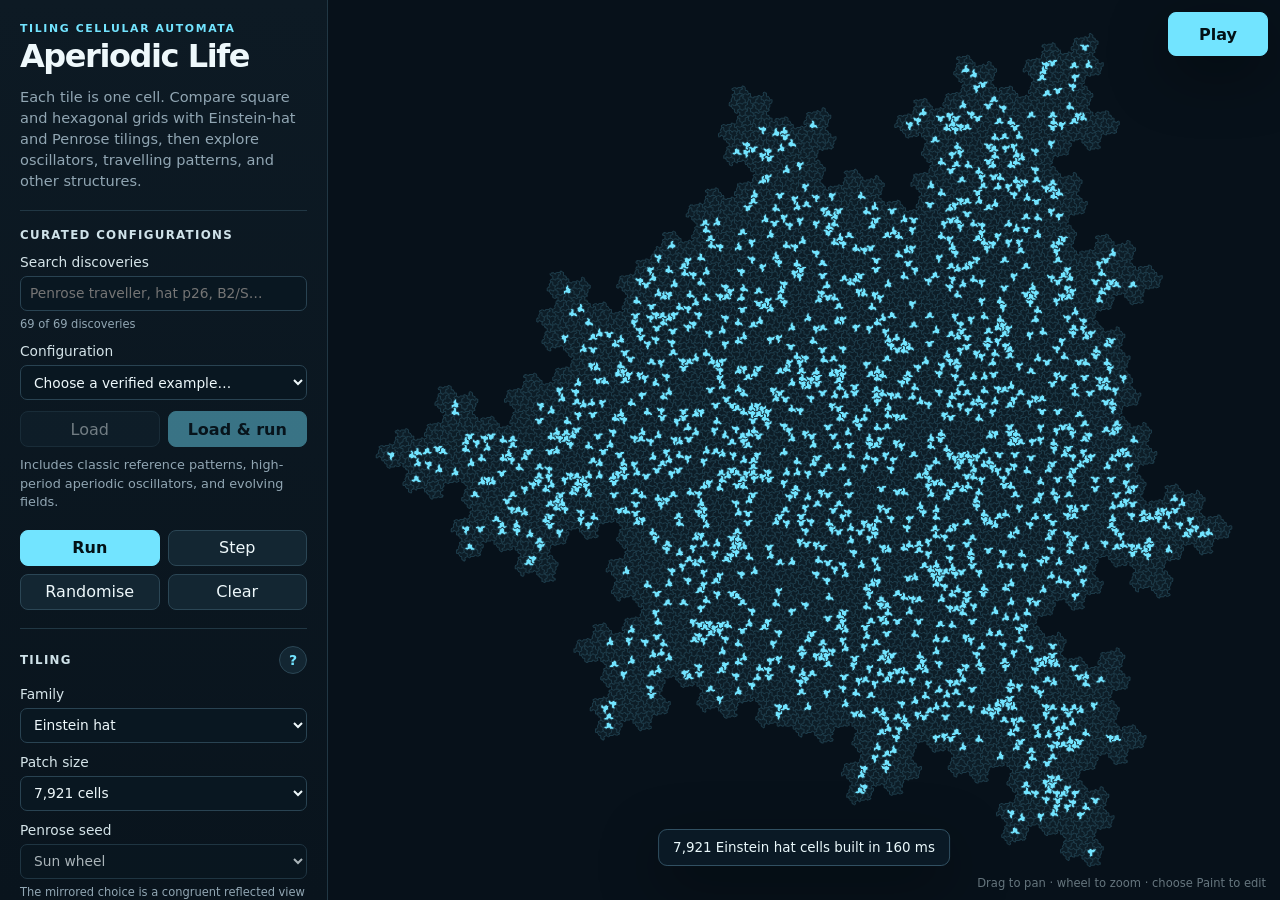
==== aperiodic-life-standalone.html @ 4f3c2d71 "More hexagonal configurations" ====
<!doctype html>
<!--
Aperiodic Life standalone build.

MIT License

Copyright (c) 2026 Aperiodic Life contributors

Permission is hereby granted, free of charge, to any person obtaining a copy
of this software and associated documentation files (the "Software"), to deal
in the Software without restriction, including without limitation the rights
to use, copy, modify, merge, publish, distribute, sublicense, and/or sell
copies of the Software, and to permit persons to whom the Software is
furnished to do so, subject to the following conditions:

The above copyright notice and this permission notice shall be included in all
copies or substantial portions of the Software.

THE SOFTWARE IS PROVIDED "AS IS", WITHOUT WARRANTY OF ANY KIND, EXPRESS OR
IMPLIED, INCLUDING BUT NOT LIMITED TO THE WARRANTIES OF MERCHANTABILITY,
FITNESS FOR A PARTICULAR PURPOSE AND NONINFRINGEMENT. IN NO EVENT SHALL THE
AUTHORS OR COPYRIGHT HOLDERS BE LIABLE FOR ANY CLAIM, DAMAGES OR OTHER
LIABILITY, WHETHER IN AN ACTION OF CONTRACT, TORT OR OTHERWISE, ARISING FROM,
OUT OF OR IN CONNECTION WITH THE SOFTWARE OR THE USE OR OTHER DEALINGS IN THE
SOFTWARE.

Hat substitution geometry is adapted from Craig S. Kaplan's hatviz,
Copyright (c) 2023, Craig S. Kaplan.

BSD 3-Clause License

Redistribution and use in source and binary forms, with or without
modification, are permitted provided that the following conditions are met:
1. Redistributions of source code must retain the above copyright notice,
   this list of conditions and the following disclaimer.
2. Redistributions in binary form must reproduce the above copyright notice,
   this list of conditions and the following disclaimer in the documentation
   and/or other materials provided with the distribution.
3. Neither the name of the copyright holder nor the names of its contributors
   may be used to endorse or promote products derived from this software
   without specific prior written permission.

THIS SOFTWARE IS PROVIDED BY THE COPYRIGHT HOLDERS AND CONTRIBUTORS "AS IS"
AND ANY EXPRESS OR IMPLIED WARRANTIES, INCLUDING, BUT NOT LIMITED TO, THE
IMPLIED WARRANTIES OF MERCHANTABILITY AND FITNESS FOR A PARTICULAR PURPOSE
ARE DISCLAIMED. IN NO EVENT SHALL THE COPYRIGHT HOLDER OR CONTRIBUTORS BE
LIABLE FOR ANY DIRECT, INDIRECT, INCIDENTAL, SPECIAL, EXEMPLARY, OR
CONSEQUENTIAL DAMAGES (INCLUDING, BUT NOT LIMITED TO, PROCUREMENT OF
SUBSTITUTE GOODS OR SERVICES; LOSS OF USE, DATA, OR PROFITS; OR BUSINESS
INTERRUPTION) HOWEVER CAUSED AND ON ANY THEORY OF LIABILITY, WHETHER IN
CONTRACT, STRICT LIABILITY, OR TORT (INCLUDING NEGLIGENCE OR OTHERWISE)
ARISING IN ANY WAY OUT OF THE USE OF THIS SOFTWARE, EVEN IF ADVISED OF THE
POSSIBILITY OF SUCH DAMAGE.
-->
<html lang="en-GB">
<head>
  <meta charset="utf-8">
  <meta name="viewport" content="width=device-width, initial-scale=1, viewport-fit=cover">
  <meta name="theme-color" content="#07111a">
  <link rel="icon" href="data:,">
  <title>Aperiodic Life — cellular automata on periodic and aperiodic tilings</title>
  <style>
:root {
  color-scheme: dark;
  --bg: #07111a;
  --panel: #0b1721;
  --panel-2: #10212d;
  --line: #213744;
  --muted: #91a6b3;
  --text: #eef8fb;
  --accent: #72e4ff;
  --accent-ink: #031116;
  --danger: #ff8f8f;
  --shadow: 0 18px 60px rgba(0, 0, 0, 0.38);
  font-family: Inter, ui-sans-serif, system-ui, -apple-system, BlinkMacSystemFont, "Segoe UI", sans-serif;
}

* { box-sizing: border-box; }
html, body { width: 100%; height: 100%; margin: 0; overflow: hidden; background: var(--bg); color: var(--text); }
button, input, select { font: inherit; }
button, select, input { color: inherit; }

.app-shell { position: relative; display: grid; grid-template-columns: 328px minmax(0, 1fr); width: 100%; height: 100%; height: 100dvh; }
.controls {
  overflow-y: auto;
  overscroll-behavior: contain;
  padding: 22px 20px 28px;
  background: linear-gradient(180deg, #0d1a24 0%, #09141d 100%);
  border-right: 1px solid var(--line);
  scrollbar-width: thin;
  z-index: 5;
}
.brand { display: flex; align-items: flex-start; justify-content: space-between; gap: 16px; }
.eyebrow { margin: 0 0 5px; color: var(--accent); font-size: 0.68rem; font-weight: 800; letter-spacing: 0.15em; }
h1 { margin: 0; font-size: 2rem; line-height: 1; letter-spacing: -0.045em; }
.lede { margin: 14px 0 18px; color: var(--muted); line-height: 1.45; font-size: 0.91rem; }
section { padding: 17px 0 13px; border-top: 1px solid var(--line); }
section h2 { margin: 0 0 12px; color: #cfe2e9; font-size: 0.74rem; text-transform: uppercase; letter-spacing: 0.11em; }
.section-title { display: flex; align-items: center; justify-content: space-between; gap: 10px; }

button {
  min-height: 36px;
  padding: 7px 10px;
  border: 1px solid #2b4655;
  border-radius: 8px;
  background: #132632;
  cursor: pointer;
  transition: border-color 120ms ease, background 120ms ease, transform 80ms ease;
}
button:hover { background: #19313f; border-color: #477083; }
button:active { transform: translateY(1px); }
button.primary { background: var(--accent); border-color: var(--accent); color: var(--accent-ink); font-weight: 800; }
button.primary:hover { filter: brightness(1.08); }
button.running { background: #ffcf66; border-color: #ffcf66; color: #241802; }
button.compact { min-height: 34px; padding-inline: 11px; white-space: nowrap; }
button:disabled { opacity: 0.45; cursor: not-allowed; }
.info-button {
  width: 28px;
  min-height: 28px;
  padding: 0;
  border-radius: 50%;
  color: var(--accent);
  font-size: 0.88rem;
  font-weight: 800;
  line-height: 1;
  text-transform: none;
  letter-spacing: 0;
}

.button-grid { display: grid; grid-template-columns: 1fr 1fr; gap: 8px; }
.wide-button { width: 100%; margin-bottom: 9px; }
.discovery-actions { margin-bottom: 9px; }
.discovery-note { margin: 0; color: var(--muted); font-size: 0.8rem; line-height: 1.45; }
.primary-actions { margin: 5px 0 18px; }
.field { display: grid; gap: 6px; margin: 0 0 11px; font-size: 0.86rem; }
.field > span, .range-field > span { display: flex; justify-content: space-between; gap: 12px; color: #d5e4e9; }
.field small { color: var(--muted); line-height: 1.35; }
.inline-control { display: grid; grid-template-columns: minmax(0, 1fr) auto; gap: 7px; }
input[type="text"], input[type="search"], input[type="number"], select {
  width: 100%;
  min-height: 35px;
  padding: 7px 9px;
  border: 1px solid #294352;
  border-radius: 7px;
  outline: none;
  background: #091721;
}
input[type="text"]:focus, input[type="search"]:focus, input[type="number"]:focus, select:focus { border-color: var(--accent); box-shadow: 0 0 0 2px rgba(114, 228, 255, 0.12); }
#snapshotStatus.error { color: var(--danger); }
input.invalid { border-color: var(--danger); box-shadow: 0 0 0 2px rgba(255, 143, 143, 0.12); }
input[type="range"] { width: 100%; accent-color: var(--accent); }
output { color: var(--accent); font-variant-numeric: tabular-nums; }
.check-field { display: flex; align-items: center; gap: 9px; margin: 0 0 12px; color: #d5e4e9; font-size: 0.86rem; }
.check-field input { accent-color: var(--accent); }

.stats { display: grid; grid-template-columns: 1fr 1fr; gap: 7px 14px; margin: 0; }
.stats div { min-width: 0; }
.stats dt { color: var(--muted); font-size: 0.72rem; }
.stats dd { margin: 2px 0 0; font-size: 0.9rem; font-variant-numeric: tabular-nums; white-space: nowrap; overflow: hidden; text-overflow: ellipsis; }
.footer-note { margin: 12px 0 0; color: #6f8794; font-size: 0.72rem; line-height: 1.5; }

.stage { position: relative; min-width: 0; min-height: 0; overflow: hidden; background: var(--bg); }
#lifeCanvas { display: block; width: 100%; height: 100%; touch-action: none; cursor: crosshair; }
#lifeCanvas.pan-tool { cursor: grab; }
#lifeCanvas.dragging { cursor: grabbing; }
.busy {
  position: absolute;
  left: 50%; top: 50%;
  transform: translate(-50%, -50%);
  display: grid;
  justify-items: center;
  gap: 9px;
  width: min(310px, calc(100% - 40px));
  padding: 24px;
  border: 1px solid #274453;
  border-radius: 14px;
  background: rgba(9, 23, 33, 0.94);
  box-shadow: var(--shadow);
  text-align: center;
  z-index: 4;
}
.busy[hidden], .toast[hidden] { display: none; }
.busy span { color: var(--muted); font-size: 0.86rem; }
.spinner { width: 28px; height: 28px; border: 3px solid #23404f; border-top-color: var(--accent); border-radius: 50%; animation: spin 0.8s linear infinite; }
@keyframes spin { to { transform: rotate(360deg); } }
.toast {
  position: absolute;
  left: 50%; bottom: 34px;
  transform: translateX(-50%);
  max-width: min(420px, calc(100% - 32px));
  padding: 10px 14px;
  border: 1px solid #315062;
  border-radius: 9px;
  background: rgba(11, 27, 38, 0.95);
  box-shadow: var(--shadow);
  color: #eaf8fb;
  font-size: 0.84rem;
  text-align: center;
  z-index: 6;
}
.canvas-hint { position: absolute; right: 14px; bottom: 10px; color: rgba(195, 218, 225, 0.5); font-size: 0.72rem; pointer-events: none; }

.icon-button { min-width: 36px; padding: 0; font-size: 1.5rem; line-height: 1; }
.stage-actions {
  position: absolute;
  top: calc(12px + env(safe-area-inset-top, 0px));
  left: calc(12px + env(safe-area-inset-left, 0px));
  right: calc(12px + env(safe-area-inset-right, 0px));
  display: flex;
  align-items: center;
  justify-content: flex-end;
  gap: 12px;
  z-index: 7;
  pointer-events: none;
}
.stage-actions button { min-height: 44px; box-shadow: var(--shadow); pointer-events: auto; touch-action: manipulation; }
.menu-button { margin-right: auto; }
.viewport-run { min-width: 100px; font-weight: 800; }
.mobile-only { display: none; }

dialog {
  width: min(560px, calc(100% - 32px));
  padding: 0;
  border: 1px solid #315061;
  border-radius: 14px;
  background: #0c1a24;
  color: var(--text);
  box-shadow: var(--shadow);
}
dialog::backdrop { background: rgba(0, 0, 0, 0.62); backdrop-filter: blur(3px); }
dialog form { position: relative; padding: 25px; }
dialog h2 { margin: 0 0 14px; font-size: 1.5rem; }
dialog p { color: #b9ccd4; line-height: 1.55; }
dialog code { color: var(--accent); }
.dialog-close { position: absolute; right: 14px; top: 14px; width: 36px; min-height: 36px; padding: 0; font-size: 1.4rem; }
.rules-dialog { width: min(680px, calc(100% - 32px)); max-height: min(820px, calc(100% - 32px)); }
.rules-dialog form { max-height: inherit; overflow-y: auto; overscroll-behavior: contain; }
.rules-dialog section { padding: 15px 0 4px; border-top: 1px solid var(--line); }
.rules-dialog h3 { margin: 0 0 8px; color: #dcecf1; font-size: 1rem; }
.rules-dialog p { margin: 0 0 13px; }
.state-transitions { display: grid; gap: 8px; margin: 0 0 13px; }
.state-transitions div { display: grid; grid-template-columns: 108px minmax(0, 1fr); gap: 12px; }
.state-transitions dt { color: #dcecf1; font-weight: 750; }
.state-transitions dd { margin: 0; color: #b9ccd4; line-height: 1.48; }
.rule-example { margin: 12px 0 20px; padding: 14px 15px 2px; border: 1px solid #315061; border-radius: 9px; background: #10232f; }

@media (max-width: 520px) {
  .state-transitions div { grid-template-columns: 1fr; gap: 3px; }
}

@media (max-width: 780px) {
  .app-shell { display: block; }
  .controls {
    position: absolute;
    /* Leave the playback strip accessible even with the drawer open. */
    inset: calc(68px + env(safe-area-inset-top, 0px)) auto 0 0;
    width: min(340px, calc(100% - 42px));
    padding-left: max(20px, env(safe-area-inset-left, 0px));
    padding-bottom: calc(28px + env(safe-area-inset-bottom, 0px));
    box-shadow: var(--shadow);
    transform: translateX(-105%);
    visibility: hidden;
    transition: transform 180ms ease;
  }
  .controls.open { transform: translateX(0); visibility: visible; }
  .mobile-only { display: inline-flex; align-items: center; justify-content: center; }
  .stage { width: 100%; height: 100%; }
  .canvas-hint { display: none; }
}
  </style>
</head>
<body>
  <div class="app-shell">
    <aside class="controls" id="controls" aria-label="Simulation controls">
      <header class="brand">
        <div>
          <p class="eyebrow">TILING CELLULAR AUTOMATA</p>
          <h1>Aperiodic Life</h1>
        </div>
        <button class="icon-button mobile-only" id="closeControls" aria-label="Close controls">×</button>
      </header>
      <p class="lede">Each tile is one cell. Compare square and hexagonal grids with Einstein-hat and Penrose tilings, then explore oscillators, travelling patterns, and other structures.</p>

      <section id="discoverySection" aria-labelledby="discoveryHeading">
        <h2 id="discoveryHeading">Curated configurations</h2>
        <label class="field">
          <span>Search discoveries</span>
          <input id="discoverySearch" type="search" placeholder="Penrose traveller, hat p26, B2/S…" autocomplete="off" aria-describedby="discoveryCount">
          <small id="discoveryCount" role="status" aria-live="polite"></small>
        </label>
        <label class="field">
          <span>Configuration</span>
          <select id="discoverySelect">
            <option value="">Choose a verified example…</option>
          </select>
        </label>
        <div class="button-grid discovery-actions">
          <button id="loadDiscoveryButton" disabled>Load</button>
          <button id="loadRunDiscoveryButton" class="primary" disabled>Load &amp; run</button>
        </div>
        <p class="discovery-note" id="discoveryDescription">Includes classic reference patterns, high-period aperiodic oscillators, and evolving fields.</p>
      </section>

      <div class="button-grid primary-actions">
        <button class="primary" id="runButton" title="Run simulation (Space)" aria-label="Run simulation" aria-keyshortcuts="Space" disabled>Run</button>
        <button id="stepButton" title="Advance one generation (N)" aria-keyshortcuts="N">Step</button>
        <button id="randomizeButton" title="Randomise from the seed (R)" aria-keyshortcuts="R">Randomise</button>
        <button id="clearButton" title="Clear all cells (C)" aria-keyshortcuts="C">Clear</button>
      </div>

      <section>
        <h2 class="section-title">
          <span>Tiling</span>
          <button class="info-button" id="neighborhoodInfoButton" type="button" aria-label="Explain neighbourhoods and finite borders" aria-haspopup="dialog" aria-controls="rulesDialog">?</button>
        </h2>
        <label class="field">
          <span>Family</span>
          <select id="tilingSelect">
            <option value="hat" selected>Einstein hat</option>
            <option value="penrose">Penrose P3 rhombs</option>
            <option value="square">Square grid</option>
            <option value="hex">Hexagonal grid</option>
          </select>
        </label>
        <label class="field">
          <span>Patch size</span>
          <select id="depthSelect">
            <option value="1">25 cells</option>
            <option value="2">169 cells</option>
            <option value="3">1,156 cells</option>
            <option value="4" selected>7,921 cells</option>
            <option value="5">54,289 cells</option>
          </select>
        </label>
        <label class="field" id="penroseSeedField" hidden>
          <span>Penrose seed</span>
          <select id="penroseSeedSelect" disabled>
            <option value="sun" selected>Sun wheel</option>
            <option value="sun-mirror">Mirrored sun wheel</option>
          </select>
          <small>The mirrored choice is a congruent reflected view of the same undecorated rhomb substrate; it changes tile ordering, not graph-totalistic dynamics.</small>
        </label>
        <label class="field">
          <span>Neighbourhood</span>
          <select id="neighborhoodSelect" aria-describedby="neighborhoodHelp">
            <option value="edge" selected>Shared edge</option>
            <option value="touch">Edge or corner</option>
          </select>
          <small id="neighborhoodHelp">The two contact graphs can have different degrees and finite-patch boundaries.</small>
        </label>
        <label class="field">
          <span>Dead border rings</span>
          <input id="borderInput" type="number" min="0" max="12" step="1" value="1">
          <small>Distance is measured using the selected neighbourhood.</small>
        </label>
      </section>

      <section>
        <h2 class="section-title">
          <span>Rule</span>
          <button class="info-button" id="ruleInfoButton" type="button" aria-label="Explain rule notation and cell states" aria-haspopup="dialog" aria-controls="rulesDialog">?</button>
        </h2>
        <label class="field">
          <span>Preset</span>
          <select id="presetSelect">
            <option value="conway" selected>Conway — B3/S23</option>
            <option value="highlife">HighLife — B36/S23</option>
            <option value="seeds">Seeds — B2/S</option>
            <option value="brain">Brian’s Brain — B2/S/C3</option>
            <option value="starwars">Star Wars — B2/S345/C4</option>
            <option value="lwd">Life without Death — B3/Sall</option>
            <option value="custom">Custom</option>
          </select>
        </label>
        <div class="field">
          <span>Birth / survival</span>
          <div class="inline-control">
            <input id="ruleInput" type="text" value="B3/S23" spellcheck="false" aria-label="Rule in B slash S notation" aria-describedby="ruleMeaningHelp ruleHelp" aria-invalid="false">
            <button class="compact" id="randomRuleButton" title="Generate a random valid rule">Dice</button>
          </div>
          <small id="ruleMeaningHelp"><code>B</code> lists birth counts; <code>S</code> lists survival counts. Only state-1 neighbours count.</small>
          <small id="ruleHelp" aria-live="polite">Use compact digits, comma-separated counts, or brackets for multi-digit counts.</small>
        </div>
        <label class="field">
          <span>Cell states (total)</span>
          <input id="generationsInput" type="number" min="2" max="32" step="1" value="2">
          <small>Includes state 0 (dead) and state 1 (live); any higher states are refractory.</small>
        </label>
      </section>

      <section>
        <h2>Save an experiment</h2>
        <div class="button-grid discovery-actions">
          <button id="saveSnapshotButton" disabled>Save state</button>
          <button id="loadSnapshotButton">Load state</button>
        </div>
        <input id="snapshotFileInput" type="file" accept=".json,application/json" hidden>
        <p class="discovery-note" id="snapshotStatus" role="status" aria-live="polite">Save every live and refractory cell, the rules, and the generation to a JSON file. Load restores it paused.</p>
      </section>

      <section>
        <h2>Seed and timing</h2>
        <label class="field range-field">
          <span>Initial density <output id="densityOutput">22%</output></span>
          <input id="densityInput" type="range" min="0" max="1" step="0.01" value="0.22">
        </label>
        <div class="field">
          <span>Random seed</span>
          <div class="inline-control">
            <input id="seedInput" type="text" value="aperiodic" spellcheck="false">
            <button class="compact" id="newSeedButton" title="Create a new seed">New</button>
          </div>
        </div>
        <label class="field range-field">
          <span>Speed <output id="speedOutput">24 steps/s</output></span>
          <input id="speedInput" type="range" min="1" max="240" step="1" value="24">
        </label>
      </section>

      <section>
        <h2>View</h2>
        <label class="field">
          <span>Pointer tool</span>
          <select id="toolSelect">
            <option value="paint">Paint / erase cells</option>
            <option value="pan" selected>Pan view</option>
          </select>
        </label>
        <label class="check-field">
          <input id="gridCheckbox" type="checkbox" checked>
          <span>Draw tile outlines</span>
        </label>
        <label class="check-field">
          <input id="typeCheckbox" type="checkbox" checked disabled>
          <span>Distinguish thin and thick Penrose rhombs</span>
        </label>
        <label class="field">
          <span>Palette</span>
          <select id="paletteSelect">
            <option value="cyan" selected>Cyan night</option>
            <option value="ember">Ember</option>
            <option value="paper">Paper</option>
          </select>
        </label>
        <div class="button-grid">
          <button id="fitButton" title="Fit patch to view (F)" aria-keyshortcuts="F">Fit view</button>
          <button id="saveButton">Save PNG</button>
          <button id="copyButton" title="Copy settings only; use Save state to preserve the cells">Copy settings</button>
          <button id="aboutButton">About</button>
        </div>
      </section>

      <section class="stats-section">
        <h2>Live statistics</h2>
        <dl class="stats">
          <div><dt>Tiling</dt><dd id="tilingStat">—</dd></div>
          <div><dt>Generation</dt><dd id="generationStat">0</dd></div>
          <div><dt>Live (state 1)</dt><dd id="aliveStat">0</dd></div>
          <div><dt>Cells</dt><dd id="cellsStat">—</dd></div>
          <div><dt>Degree</dt><dd id="degreeStat">—</dd></div>
          <div><dt>Changed</dt><dd id="changedStat">0</dd></div>
          <div><dt>Detected cycle</dt><dd id="cycleStat">—</dd></div>
          <div><dt>Step time</dt><dd id="stepStat">—</dd></div>
          <div><dt>Build time</dt><dd id="buildStat">—</dd></div>
          <div><dt>Tile types</dt><dd id="tileTypesStat">—</dd></div>
        </dl>
      </section>

      <p class="footer-note">Space: run · N: step · R: reseed · F: fit · Shift-drag or right-drag: pan</p>
    </aside>

    <main class="stage" id="stage">
      <div class="stage-actions" role="group" aria-label="Playback and controls">
        <button class="menu-button mobile-only" id="openControls" aria-label="Open controls" aria-controls="controls" aria-expanded="false">Controls</button>
        <button class="primary viewport-run" id="viewportRunButton" type="button" title="Play simulation (Space)" aria-label="Play simulation" aria-keyshortcuts="Space" disabled>Play</button>
      </div>
      <canvas id="lifeCanvas" aria-label="Cellular automaton on a periodic or aperiodic tiling"></canvas>
      <div class="busy" id="busy" role="status" aria-live="polite" hidden>
        <div class="spinner" aria-hidden="true"></div>
        <strong id="busyTitle">Building tiling</strong>
        <span id="busyDetail">Generating geometry and adjacency…</span>
      </div>
      <div class="toast" id="toast" role="status" aria-live="polite" hidden></div>
      <div class="canvas-hint">Drag to pan · wheel to zoom · choose Paint to edit</div>
    </main>
  </div>

  <dialog id="aboutDialog">
    <form method="dialog">
      <button class="dialog-close" aria-label="Close">×</button>
      <h2>Aperiodic Life</h2>
      <p>The app supports traditional square and hexagonal boards, the Einstein “hat” monotile, and Penrose P3 rhombs. Every tile is one automaton cell.</p>
      <p>The Einstein patch is generated from the H/T/P/F substitution system. The Penrose patch is generated by exact Robinson-triangle deflation and paired into thin and thick golden rhombs. Hat contacts use exact triangular-lattice coordinates; Penrose vertices use exact integer coefficients in <code>Z[φ]</code>. Adjacency is therefore not inferred from visual tolerances.</p>
      <p><strong>Shared edge</strong> gives the von Neumann graph on squares and the ordinary six-neighbour graph on hexagons. <strong>Edge or corner</strong> gives the Moore graph on squares; it coincides with shared-edge adjacency for regular hexagons. On the aperiodic tilings it also counts point contacts. Missing cells outside the finite patch are dead; border rings can be locked dead to keep experiments away from the boundary.</p>
      <p>Rules use <code>B…/S…</code> notation. For example, <code>B3/S23</code> births a dead cell with three live neighbours and preserves a live cell with two or three. Counts can be comma-separated; use brackets for multi-digit counts, such as <code>B[10]/S[9,10]</code>.</p>
      <p>The Curated configurations section at the top of the controls contains <span id="catalogueCount"></span> verified configurations: classic square references, hexagonal oscillators and travel, localised aperiodic oscillators, compact Penrose travelling dynamics, long transients, and collective fields. Search by tiling, rule, or pattern name. Use <strong>Load</strong> to inspect a paused initial state or <strong>Load &amp; run</strong> to start it immediately. The <strong>Play/Pause</strong> button at the top right of the canvas stays available on phones, including while the controls are open. <strong>Save state</strong> preserves an exact experimental phase, including refractory cells, for later inspection or sharing. Geometry attribution, search methodology, and licence details are included with the source project and in the standalone file’s source header.</p>
      <button class="primary">Close</button>
    </form>
  </dialog>

  <dialog class="rules-dialog" id="rulesDialog" aria-labelledby="rulesDialogTitle" aria-describedby="rulesDialogIntro">
    <form method="dialog">
      <button class="dialog-close" aria-label="Close rule help">×</button>
      <h2 id="rulesDialogTitle">How the rules work</h2>
      <p id="rulesDialogIntro">One tile is one cell. At each generation every cell reads the same old generation, then all cells update together. Changes made earlier in a step therefore cannot affect cells updated later in that step.</p>

      <section aria-labelledby="neighboursTitle">
        <h3 id="neighboursTitle">Neighbours and the finite patch</h3>
        <p><strong>Shared edge</strong> counts cells whose tile boundaries share an edge segment. <strong>Edge or corner</strong> also counts tiles that meet only at a point. The regular hexagonal choices coincide; on square and aperiodic boards they can differ. A cell’s count is the number of its selected neighbours that are in <strong>state 1</strong>.</p>
        <p>The displayed board is finite. Missing cells beyond it never contribute to a count—equivalently, they behave as permanently forced-dead cells. A value of <strong>1 dead border ring</strong> locks the outer graph boundary in state 0; each additional ring locks cells one more neighbour step inward, using the selected neighbourhood.</p>
      </section>

      <section aria-labelledby="notationTitle">
        <h3 id="notationTitle">Reading <code>B…/S…</code></h3>
        <p><code>B</code> gives the live-neighbour counts that turn a state-0 cell into state 1. <code>S</code> gives the counts that keep a state-1 cell in state 1. Thus <code>B3/S23</code> means birth with exactly 3 live neighbours, and survival with 2 or 3. A blank list means none, so <code>B2/S</code> has births at 2 but no survival count.</p>
        <p>Compact digits are separate counts: <code>B36</code> means 3 or 6. Use commas or brackets when a count has more than one digit, for example <code>B[10]/S[9,10]</code>.</p>
      </section>

      <section aria-labelledby="statesTitle">
        <h3 id="statesTitle">Cell states</h3>
        <dl class="state-transitions">
          <div><dt>State 0</dt><dd>Dead and receptive. A matching <code>B</code> count changes it to state 1; otherwise it stays 0.</dd></div>
          <div><dt>State 1</dt><dd>Live, and the only state counted as a live neighbour. A matching <code>S</code> count keeps it at 1.</dd></div>
          <div><dt>Two states</dt><dd>If a state-1 cell does not survive, it returns directly to state 0.</dd></div>
          <div><dt>More than two</dt><dd>If it does not survive, state 1 advances through refractory states 2, 3, …, then returns to 0. Refractory cells ignore <code>B</code> and <code>S</code> while progressing.</dd></div>
        </dl>
      </section>

      <aside class="rule-example" aria-labelledby="travellerRuleTitle">
        <h3 id="travellerRuleTitle">Example: Penrose Compact Traveller</h3>
        <p><code>B2/S</code> with <strong>4 cell states</strong> means states 0, 1, 2, and 3. A dead cell is born into state 1 when it has exactly two state-1 neighbours. Because <code>S</code> is empty, a state-1 cell never remains live: it advances to state 2, then 3, then 0. States 2 and 3 are visible refractory cells but do not count as live neighbours.</p>
        <p>The <code>B24/S</code> launcher uses the same four states, but a dead cell may be born with either two <em>or</em> four live neighbours. Its extra four-neighbour births are used only during the measured launch transient.</p>
      </aside>

      <section aria-labelledby="travellerEvidenceTitle">
        <h3 id="travellerEvidenceTitle">What “traveller” means here</h3>
        <p>An <strong>exact translated return</strong> means the complete configuration—including every refractory state—was found again after a nonzero geometric translation. This is an exact statement about those two measured generations on the displayed finite patch; an aperiodic substrate need not repeat farther along the path.</p>
        <p>An <strong>observed traveller</strong> need not have a translated recurrence. It must remain active, coherent, boundary-clear, and continue making net progress through the stated test horizon. The label never claims motion forever. Each curated summary states its measured horizon, and the source evidence records the population, radius, displacement, and border-distance checks.</p>
      </section>

      <button class="primary">Close</button>
    </form>
  </dialog>

  <script>
/*
 * Aperiodic Life core
 *
 * Hat substitution geometry is adapted from Craig S. Kaplan's hatviz,
 * Copyright (c) 2023 Craig S. Kaplan, under the BSD 3-Clause License.
 * See THIRD_PARTY_LICENSES.md.
 *
 * Cellular-automaton and graph operations for finite tiling patches.
 */
(function (root, factory) {
  const api = factory();
  if (typeof module === 'object' && module.exports) module.exports = api;
  else root.AperiodicLifeCore = api;
})(typeof globalThis !== 'undefined' ? globalThis : this, function () {
  'use strict';

  const SQRT3 = Math.sqrt(3);
  const HALF_SQRT3 = SQRT3 / 2;
  const PHI = (1 + Math.sqrt(5)) / 2;
  const PI = Math.PI;
  const IDENT = Object.freeze([1, 0, 0, 0, 1, 0]);

  const pt = (x, y) => ({ x, y });
  const hexPt = (x, y) => pt(x + 0.5 * y, HALF_SQRT3 * y);
  const padd = (p, q) => pt(p.x + q.x, p.y + q.y);
  const psub = (p, q) => pt(p.x - q.x, p.y - q.y);

  function invert(T) {
    const det = T[0] * T[4] - T[1] * T[3];
    if (Math.abs(det) < 1e-14) throw new Error('Singular affine transform');
    return [
      T[4] / det,
      -T[1] / det,
      (T[1] * T[5] - T[2] * T[4]) / det,
      -T[3] / det,
      T[0] / det,
      (T[2] * T[3] - T[0] * T[5]) / det,
    ];
  }

  function multiply(A, B) {
    return [
      A[0] * B[0] + A[1] * B[3],
      A[0] * B[1] + A[1] * B[4],
      A[0] * B[2] + A[1] * B[5] + A[2],
      A[3] * B[0] + A[4] * B[3],
      A[3] * B[1] + A[4] * B[4],
      A[3] * B[2] + A[4] * B[5] + A[5],
    ];
  }

  function rotation(angle) {
    const c = Math.cos(angle);
    const s = Math.sin(angle);
    return [c, -s, 0, s, c, 0];
  }

  const translation = (x, y) => [1, 0, x, 0, 1, y];

  function rotateAbout(p, angle) {
    return multiply(
      translation(p.x, p.y),
      multiply(rotation(angle), translation(-p.x, -p.y)),
    );
  }

  function transformPoint(M, P) {
    return pt(
      M[0] * P.x + M[1] * P.y + M[2],
      M[3] * P.x + M[4] * P.y + M[5],
    );
  }

  function matchSegment(p, q) {
    return [q.x - p.x, p.y - q.y, p.x, q.y - p.y, q.x - p.x, p.y];
  }

  function matchTwo(p1, q1, p2, q2) {
    return multiply(matchSegment(p2, q2), invert(matchSegment(p1, q1)));
  }

  function intersectLines(p1, q1, p2, q2) {
    const d =
      (q2.y - p2.y) * (q1.x - p1.x) -
      (q2.x - p2.x) * (q1.y - p1.y);
    if (Math.abs(d) < 1e-14) throw new Error('Parallel lines in substitution geometry');
    const uA =
      ((q2.x - p2.x) * (p1.y - p2.y) -
        (q2.y - p2.y) * (p1.x - p2.x)) /
      d;
    return pt(p1.x + uA * (q1.x - p1.x), p1.y + uA * (q1.y - p1.y));
  }

  const HAT_OUTLINE = Object.freeze([
    hexPt(0, 0),
    hexPt(-1, -1),
    hexPt(0, -2),
    hexPt(2, -2),
    hexPt(2, -1),
    hexPt(4, -2),
    hexPt(5, -1),
    hexPt(4, 0),
    hexPt(3, 0),
    hexPt(2, 2),
    hexPt(0, 3),
    hexPt(0, 2),
    hexPt(-1, 2),
  ].map(Object.freeze));
  // Outline edge 2 is the hat's sole double-length side. Every emitted hat is
  // an affine half-scale copy, so this side must be represented by two
  // elementary lattice segments for edge-to-edge topology.
  const HAT_SPLIT_EDGE = 2;

  const SQUARE_OUTLINE = Object.freeze([
    pt(0, 0),
    pt(1, 0),
    pt(1, 1),
    pt(0, 1),
  ].map(Object.freeze));

  // A unit square is an affine prototype for every Penrose rhomb. The
  // instance transform supplies its two unit edge vectors, so thin and thick
  // rhombs share one tiny WebGL mesh and one draw call.
  const PENROSE_OUTLINE = SQUARE_OUTLINE;

  const HEX_OUTLINE = Object.freeze(
    Array.from({ length: 6 }, (_, index) => {
      const angle = PI / 6 + index * PI / 3;
      return Object.freeze(pt(Math.cos(angle), Math.sin(angle)));
    }),
  );

  const PENROSE_DIRECTIONS = Object.freeze(
    Array.from({ length: 5 }, (_, index) => {
      const angle = ((2 * index + 1) * PI) / 10;
      return Object.freeze(pt(Math.cos(angle), Math.sin(angle)));
    }),
  );

  // The five positive decagonal directions are generated by the first two
  // over Z[phi].  Coefficients are [u_a, u_b, v_a, v_b], representing
  // (u_a + u_b*phi)*d0 + (v_a + v_b*phi)*d1.  Because d0 and d1 are not
  // parallel, this is a canonical exact representation of every constructed
  // Penrose vertex rather than a redundant five-direction formal sum.
  const PENROSE_DIRECTION_COEFFICIENTS = Object.freeze([
    Object.freeze([1, 0, 0, 0]),       // d0
    Object.freeze([0, 0, 1, 0]),       // d1
    Object.freeze([-1, 0, 0, 1]),      // d2 = -d0 + phi*d1
    Object.freeze([0, -1, 0, 1]),      // d3 = -phi*d0 + phi*d1
    Object.freeze([0, -1, 1, 0]),      // d4 = -phi*d0 + d1
  ]);

  const PATCH_OPTIONS = Object.freeze({
    square: Object.freeze([
      Object.freeze({ depth: 25, tileCount: 625, label: '25 × 25 — 625 cells' }),
      Object.freeze({ depth: 51, tileCount: 2601, label: '51 × 51 — 2,601 cells' }),
      Object.freeze({ depth: 101, tileCount: 10201, label: '101 × 101 — 10,201 cells' }),
      Object.freeze({ depth: 201, tileCount: 40401, label: '201 × 201 — 40,401 cells' }),
      Object.freeze({ depth: 301, tileCount: 90601, label: '301 × 301 — 90,601 cells' }),
    ]),
    hex: Object.freeze([
      Object.freeze({ depth: 8, tileCount: 217, label: 'radius 8 — 217 cells' }),
      Object.freeze({ depth: 16, tileCount: 817, label: 'radius 16 — 817 cells' }),
      Object.freeze({ depth: 32, tileCount: 3169, label: 'radius 32 — 3,169 cells' }),
      Object.freeze({ depth: 64, tileCount: 12481, label: 'radius 64 — 12,481 cells' }),
      Object.freeze({ depth: 128, tileCount: 49537, label: 'radius 128 — 49,537 cells' }),
    ]),
    hat: Object.freeze([
      Object.freeze({ depth: 1, tileCount: 25 }),
      Object.freeze({ depth: 2, tileCount: 169 }),
      Object.freeze({ depth: 3, tileCount: 1156 }),
      Object.freeze({ depth: 4, tileCount: 7921 }),
      Object.freeze({ depth: 5, tileCount: 54289 }),
    ]),
    penrose: Object.freeze([
      Object.freeze({ depth: 2, tileCount: 20 }),
      Object.freeze({ depth: 4, tileCount: 160 }),
      Object.freeze({ depth: 6, tileCount: 1140 }),
      Object.freeze({ depth: 8, tileCount: 7920 }),
      Object.freeze({ depth: 10, tileCount: 54560 }),
    ]),
  });

  class HatTile {
    constructor(label) {
      this.label = label;
      this.kind = 'hat';
    }
  }

  class MetaTile {
    constructor(shape, width) {
      this.shape = shape;
      this.width = width;
      this.children = [];
      this.kind = 'meta';
    }

    addChild(T, geom) {
      this.children.push({ T, geom });
    }

    evalChild(childIndex, vertexIndex) {
      const child = this.children[childIndex];
      return transformPoint(child.T, child.geom.shape[vertexIndex]);
    }

    recentre() {
      let cx = 0;
      let cy = 0;
      for (const p of this.shape) {
        cx += p.x;
        cy += p.y;
      }
      cx /= this.shape.length;
      cy /= this.shape.length;
      const shift = pt(-cx, -cy);
      this.shape = this.shape.map((p) => padd(p, shift));
      const M = translation(-cx, -cy);
      for (const child of this.children) child.T = multiply(M, child.T);
    }
  }

  const H1_HAT = new HatTile('H1');
  const H_HAT = new HatTile('H');
  const T_HAT = new HatTile('T');
  const P_HAT = new HatTile('P');
  const F_HAT = new HatTile('F');

  function makeInitialMetatiles() {
    const H = (() => {
      const outline = [
        pt(0, 0),
        pt(4, 0),
        pt(4.5, HALF_SQRT3),
        pt(2.5, 5 * HALF_SQRT3),
        pt(1.5, 5 * HALF_SQRT3),
        pt(-0.5, HALF_SQRT3),
      ];
      const meta = new MetaTile(outline, 2);
      meta.addChild(matchTwo(HAT_OUTLINE[5], HAT_OUTLINE[7], outline[5], outline[0]), H_HAT);
      meta.addChild(matchTwo(HAT_OUTLINE[9], HAT_OUTLINE[11], outline[1], outline[2]), H_HAT);
      meta.addChild(matchTwo(HAT_OUTLINE[5], HAT_OUTLINE[7], outline[3], outline[4]), H_HAT);
      meta.addChild(
        multiply(
          translation(2.5, HALF_SQRT3),
          multiply(
            [-0.5, -HALF_SQRT3, 0, HALF_SQRT3, -0.5, 0],
            [0.5, 0, 0, 0, -0.5, 0],
          ),
        ),
        H1_HAT,
      );
      return meta;
    })();

    const T = (() => {
      const outline = [pt(0, 0), pt(3, 0), pt(1.5, 3 * HALF_SQRT3)];
      const meta = new MetaTile(outline, 2);
      meta.addChild([0.5, 0, 0.5, 0, 0.5, HALF_SQRT3], T_HAT);
      return meta;
    })();

    const P = (() => {
      const outline = [pt(0, 0), pt(4, 0), pt(3, 2 * HALF_SQRT3), pt(-1, 2 * HALF_SQRT3)];
      const meta = new MetaTile(outline, 2);
      meta.addChild([0.5, 0, 1.5, 0, 0.5, HALF_SQRT3], P_HAT);
      meta.addChild(
        multiply(
          translation(0, 2 * HALF_SQRT3),
          multiply(
            [0.5, HALF_SQRT3, 0, -HALF_SQRT3, 0.5, 0],
            [0.5, 0, 0, 0, 0.5, 0],
          ),
        ),
        P_HAT,
      );
      return meta;
    })();

    const F = (() => {
      const outline = [
        pt(0, 0),
        pt(3, 0),
        pt(3.5, HALF_SQRT3),
        pt(3, 2 * HALF_SQRT3),
        pt(-1, 2 * HALF_SQRT3),
      ];
      const meta = new MetaTile(outline, 2);
      meta.addChild([0.5, 0, 1.5, 0, 0.5, HALF_SQRT3], F_HAT);
      meta.addChild(
        multiply(
          translation(0, 2 * HALF_SQRT3),
          multiply(
            [0.5, HALF_SQRT3, 0, -HALF_SQRT3, 0.5, 0],
            [0.5, 0, 0, 0, 0.5, 0],
          ),
        ),
        F_HAT,
      );
      return meta;
    })();

    return [H, T, P, F];
  }

  function constructPatch(H, T, P, F) {
    const rules = [
      ['H'],
      [0, 0, 'P', 2],
      [1, 0, 'H', 2],
      [2, 0, 'P', 2],
      [3, 0, 'H', 2],
      [4, 4, 'P', 2],
      [0, 4, 'F', 3],
      [2, 4, 'F', 3],
      [4, 1, 3, 2, 'F', 0],
      [8, 3, 'H', 0],
      [9, 2, 'P', 0],
      [10, 2, 'H', 0],
      [11, 4, 'P', 2],
      [12, 0, 'H', 2],
      [13, 0, 'F', 3],
      [14, 2, 'F', 1],
      [15, 3, 'H', 4],
      [8, 2, 'F', 1],
      [17, 3, 'H', 0],
      [18, 2, 'P', 0],
      [19, 2, 'H', 2],
      [20, 4, 'F', 3],
      [20, 0, 'P', 2],
      [22, 0, 'H', 2],
      [23, 4, 'F', 3],
      [23, 0, 'F', 3],
      [16, 0, 'P', 2],
      [9, 4, 0, 2, 'T', 2],
      [4, 0, 'F', 3],
    ];

    const result = new MetaTile([], H.width);
    const shapes = { H, T, P, F };

    for (const rule of rules) {
      if (rule.length === 1) {
        result.addChild(IDENT, shapes[rule[0]]);
      } else if (rule.length === 4) {
        const reference = result.children[rule[0]];
        const polygon = reference.geom.shape;
        const P0 = transformPoint(reference.T, polygon[(rule[1] + 1) % polygon.length]);
        const Q0 = transformPoint(reference.T, polygon[rule[1]]);
        const nextShape = shapes[rule[2]];
        const nextPolygon = nextShape.shape;
        result.addChild(
          matchTwo(
            nextPolygon[rule[3]],
            nextPolygon[(rule[3] + 1) % nextPolygon.length],
            P0,
            Q0,
          ),
          nextShape,
        );
      } else {
        const childP = result.children[rule[0]];
        const childQ = result.children[rule[2]];
        const P0 = transformPoint(childQ.T, childQ.geom.shape[rule[3]]);
        const Q0 = transformPoint(childP.T, childP.geom.shape[rule[1]]);
        const nextShape = shapes[rule[4]];
        const nextPolygon = nextShape.shape;
        result.addChild(
          matchTwo(
            nextPolygon[rule[5]],
            nextPolygon[(rule[5] + 1) % nextPolygon.length],
            P0,
            Q0,
          ),
          nextShape,
        );
      }
    }

    return result;
  }

  function constructMetatiles(patch) {
    const bps1 = patch.evalChild(8, 2);
    const bps2 = patch.evalChild(21, 2);
    const rotatedBps = transformPoint(rotateAbout(bps1, (-2 * PI) / 3), bps2);
    const p72 = patch.evalChild(7, 2);
    const p252 = patch.evalChild(25, 2);
    const lowerLeft = intersectLines(bps1, rotatedBps, patch.evalChild(6, 2), p72);

    let w = psub(patch.evalChild(6, 2), lowerLeft);
    const hOutline = [lowerLeft, bps1];
    w = transformPoint(rotation(-PI / 3), w);
    hOutline.push(padd(hOutline[1], w));
    hOutline.push(patch.evalChild(14, 2));
    w = transformPoint(rotation(-PI / 3), w);
    hOutline.push(psub(hOutline[3], w));
    hOutline.push(patch.evalChild(6, 2));

    const H = new MetaTile(hOutline, patch.width * 2);
    for (const child of [0, 9, 16, 27, 26, 6, 1, 8, 10, 15]) {
      H.addChild(patch.children[child].T, patch.children[child].geom);
    }

    const pOutline = [p72, padd(p72, psub(bps1, lowerLeft)), bps1, lowerLeft];
    const P = new MetaTile(pOutline, patch.width * 2);
    for (const child of [7, 2, 3, 4, 28]) {
      P.addChild(patch.children[child].T, patch.children[child].geom);
    }

    const fOutline = [
      bps2,
      patch.evalChild(24, 2),
      patch.evalChild(25, 0),
      p252,
      padd(p252, psub(lowerLeft, bps1)),
    ];
    const F = new MetaTile(fOutline, patch.width * 2);
    for (const child of [21, 20, 22, 23, 24, 25]) {
      F.addChild(patch.children[child].T, patch.children[child].geom);
    }

    const A = hOutline[2];
    const B = padd(hOutline[1], psub(hOutline[4], hOutline[5]));
    const C = transformPoint(rotateAbout(B, -PI / 3), A);
    const T = new MetaTile([B, C, A], patch.width * 2);
    T.addChild(patch.children[11].T, patch.children[11].geom);

    for (const meta of [H, P, F, T]) meta.recentre();
    return [H, T, P, F];
  }

  function countHats(geom) {
    if (geom.kind === 'hat') return 1;
    let count = 0;
    for (const child of geom.children) count += countHats(child.geom);
    return count;
  }

  function pairKey(a, b, base) {
    return a < b ? a * base + b : b * base + a;
  }

  function buildCSR(pairSet, count) {
    const degree = new Uint32Array(count);
    for (const key of pairSet) {
      const a = Math.floor(key / count);
      const b = key - a * count;
      degree[a]++;
      degree[b]++;
    }

    const offsets = new Uint32Array(count + 1);
    let maxDegree = 0;
    let sumDegree = 0;
    for (let i = 0; i < count; i++) {
      offsets[i + 1] = offsets[i] + degree[i];
      if (degree[i] > maxDegree) maxDegree = degree[i];
      sumDegree += degree[i];
    }

    const neighbors = new Uint32Array(offsets[count]);
    const cursor = offsets.slice(0, count);
    for (const key of pairSet) {
      const a = Math.floor(key / count);
      const b = key - a * count;
      neighbors[cursor[a]++] = b;
      neighbors[cursor[b]++] = a;
    }

    const histogram = new Uint32Array(maxDegree + 1);
    for (let i = 0; i < count; i++) histogram[degree[i]]++;

    return {
      offsets,
      neighbors,
      degree,
      maxDegree,
      averageDegree: count ? sumDegree / count : 0,
      edgeCount: pairSet.size,
      histogram,
    };
  }

  function computeBoundaryDistance(boundary, graph) {
    const n = boundary.length;
    const unseen = 0xffff;
    const distance = new Uint16Array(n);
    distance.fill(unseen);
    const queue = new Uint32Array(n);
    let head = 0;
    let tail = 0;

    for (let i = 0; i < n; i++) {
      if (boundary[i]) {
        distance[i] = 0;
        queue[tail++] = i;
      }
    }

    while (head < tail) {
      const cell = queue[head++];
      const nextDistance = distance[cell] + 1;
      for (let k = graph.offsets[cell]; k < graph.offsets[cell + 1]; k++) {
        const neighbor = graph.neighbors[k];
        if (distance[neighbor] === unseen) {
          distance[neighbor] = nextDistance;
          queue[tail++] = neighbor;
        }
      }
    }

    return distance;
  }

  function buildEinsteinPatch(depth) {
    if (!Number.isInteger(depth) || depth < 0 || depth > 6) {
      throw new RangeError('depth must be an integer from 0 to 6');
    }

    const started = typeof performance !== 'undefined' ? performance.now() : Date.now();
    let metatiles = makeInitialMetatiles();
    for (let i = 0; i < depth; i++) {
      metatiles = constructMetatiles(constructPatch(...metatiles));
    }
    const root = metatiles[0];
    const tileCount = countHats(root);
    const verticesPerTile = HAT_OUTLINE.length;
    const elementaryPointsPerTile = verticesPerTile + 1;
    const maxPointCount = tileCount * elementaryPointsPerTile;

    const transforms = new Float32Array(tileCount * 6);
    const vertices = new Float32Array(tileCount * verticesPerTile * 2);
    const centers = new Float32Array(tileCount * 2);
    const bboxes = new Float32Array(tileCount * 4);
    const labels = new Uint8Array(tileCount);
    const tileTypes = new Uint8Array(tileCount);
    const edgeBoundary = new Uint8Array(tileCount);
    const touchBoundary = new Uint8Array(tileCount);

    const pointMap = new Map();
    const pointHead = new Int32Array(maxPointCount);
    pointHead.fill(-1);
    const occurrenceTile = new Uint32Array(maxPointCount);
    const occurrenceNext = new Int32Array(maxPointCount);
    let pointCount = 0;
    let occurrenceCount = 0;

    const edgeOwner = new Map();
    const edgePairs = new Set();
    const edgeKeyBase = maxPointCount + 1;
    const coordinateBias = 1 << 20;
    const coordinateBase = 2 ** 21;

    let tileIndex = 0;
    let minX = Infinity;
    let minY = Infinity;
    let maxX = -Infinity;
    let maxY = -Infinity;

    // Reused by emitHat. Keeping these outside the per-tile path avoids four
    // short-lived allocations for every hat while preserving
    // first-seen lattice-point and edge insertion order.
    const vx = new Float64Array(verticesPerTile);
    const vy = new Float64Array(verticesPerTile);
    const vertexPointIds = new Uint32Array(verticesPerTile);
    const localPointIds = new Uint32Array(elementaryPointsPerTile);

    function pointId(x, y) {
      // The substitution is mathematically confined to this half-scale
      // triangular lattice. Affine construction uses binary64, so verify the
      // residual before snapping to the canonical integer coordinates.
      const rawQx = x * 4;
      const rawQy = (y / HALF_SQRT3) * 2;
      const qx = Math.round(rawQx);
      const qy = Math.round(rawQy);
      if (Math.abs(rawQx - qx) > 1e-6 || Math.abs(rawQy - qy) > 1e-6) {
        throw new Error('Hat vertex is not on the expected triangular lattice');
      }
      if (
        qx <= -coordinateBias ||
        qx >= coordinateBias ||
        qy <= -coordinateBias ||
        qy >= coordinateBias
      ) {
        throw new RangeError('Patch is too large for the lattice coordinate packing');
      }
      const key = (qx + coordinateBias) * coordinateBase + (qy + coordinateBias);
      let id = pointMap.get(key);
      if (id === undefined) {
        id = pointCount++;
        pointMap.set(key, id);
      }
      return id;
    }

    function addPointOccurrence(id, cell) {
      occurrenceTile[occurrenceCount] = cell;
      occurrenceNext[occurrenceCount] = pointHead[id];
      pointHead[id] = occurrenceCount;
      occurrenceCount++;
    }

    function emitHat(T, label) {
      const id = tileIndex++;
      transforms.set(T, id * 6);
      labels[id] = label === 'H1' ? 1 : label === 'H' ? 2 : label === 'T' ? 3 : label === 'P' ? 4 : 5;

      let cx = 0;
      let cy = 0;
      let localMinX = Infinity;
      let localMinY = Infinity;
      let localMaxX = -Infinity;
      let localMaxY = -Infinity;

      for (let i = 0; i < verticesPerTile; i++) {
        const p = HAT_OUTLINE[i];
        const x = T[0] * p.x + T[1] * p.y + T[2];
        const y = T[3] * p.x + T[4] * p.y + T[5];
        vx[i] = x;
        vy[i] = y;
        const vOffset = (id * verticesPerTile + i) * 2;
        vertices[vOffset] = x;
        vertices[vOffset + 1] = y;
        cx += x;
        cy += y;
        if (x < localMinX) localMinX = x;
        if (x > localMaxX) localMaxX = x;
        if (y < localMinY) localMinY = y;
        if (y > localMaxY) localMaxY = y;
      }

      centers[id * 2] = cx / verticesPerTile;
      centers[id * 2 + 1] = cy / verticesPerTile;
      const bboxOffset = id * 4;
      bboxes[bboxOffset] = localMinX;
      bboxes[bboxOffset + 1] = localMinY;
      bboxes[bboxOffset + 2] = localMaxX;
      bboxes[bboxOffset + 3] = localMaxY;
      if (localMinX < minX) minX = localMinX;
      if (localMaxX > maxX) maxX = localMaxX;
      if (localMinY < minY) minY = localMinY;
      if (localMaxY > maxY) maxY = localMaxY;

      let localPointCount = 0;
      const firstPoint = pointId(vx[0], vy[0]);
      vertexPointIds[0] = firstPoint;
      localPointIds[localPointCount++] = firstPoint;

      for (let i = 0; i < verticesPerTile; i++) {
        const j = (i + 1) % verticesPerTile;
        const ax = vx[i];
        const ay = vy[i];
        const bx = vx[j];
        const by = vy[j];
        const dx = bx - ax;
        const dy = by - ay;
        // Split the prototype's sole double-length side. Reflections preserve
        // outline indices, so this is exact and avoids a per-tile threshold.
        const parts = i === HAT_SPLIT_EDGE ? 2 : 1;

        let p0 = vertexPointIds[i];
        for (let part = 0; part < parts; part++) {
          let p1;
          if (part + 1 < parts) {
            const t1 = (part + 1) / parts;
            p1 = pointId(ax + dx * t1, ay + dy * t1);
            localPointIds[localPointCount++] = p1;
          } else if (j === 0) {
            p1 = firstPoint;
          } else {
            p1 = pointId(ax + dx, ay + dy);
            vertexPointIds[j] = p1;
            localPointIds[localPointCount++] = p1;
          }

          const a = p0 < p1 ? p0 : p1;
          const b = p0 < p1 ? p1 : p0;
          const key = a * edgeKeyBase + b;
          const owner = edgeOwner.get(key);
          if (owner === undefined) {
            edgeOwner.set(key, id);
          } else if (owner >= 0 && owner !== id) {
            edgePairs.add(pairKey(owner, id, tileCount));
            edgeOwner.set(key, -1);
          } else if (owner === id) {
            throw new Error('A hat repeats an elementary boundary segment');
          } else {
            throw new Error('More than two hats own an elementary boundary segment');
          }
          p0 = p1;
        }
      }

      if (localPointCount !== elementaryPointsPerTile) {
        throw new Error('Unexpected elementary point count for a hat');
      }
      for (let i = 0; i < localPointCount; i++) addPointOccurrence(localPointIds[i], id);
    }

    function visit(geom, parentTransform) {
      if (geom.kind === 'hat') {
        emitHat(parentTransform, geom.label);
        return;
      }
      for (const child of geom.children) {
        visit(child.geom, multiply(parentTransform, child.T));
      }
    }

    visit(root, IDENT);
    if (tileIndex !== tileCount) throw new Error('Internal tile count mismatch');

    // The two supported neighbourhoods have slightly different finite-patch
    // boundaries. For shared-edge adjacency, a boundary cell owns an exposed
    // elementary segment. For edge-or-corner adjacency, every tile incident
    // to an endpoint of an exposed segment is also a boundary cell, because
    // it can be missing neighbours beyond that point even when all its own
    // edges are paired.
    const boundaryPoint = new Uint8Array(pointCount);
    for (const [key, owner] of edgeOwner) {
      if (owner >= 0) {
        edgeBoundary[owner] = 1;
        const a = Math.floor(key / edgeKeyBase);
        const b = key - a * edgeKeyBase;
        boundaryPoint[a] = 1;
        boundaryPoint[b] = 1;
      }
    }

    const touchPairs = new Set(edgePairs);
    const incident = [];
    for (let p = 0; p < pointCount; p++) {
      incident.length = 0;
      for (let occurrence = pointHead[p]; occurrence >= 0; occurrence = occurrenceNext[occurrence]) {
        const tile = occurrenceTile[occurrence];
        incident.push(tile);
        if (boundaryPoint[p]) touchBoundary[tile] = 1;
      }
      for (let i = 0; i < incident.length; i++) {
        for (let j = i + 1; j < incident.length; j++) {
          if (incident[i] !== incident[j]) {
            touchPairs.add(pairKey(incident[i], incident[j], tileCount));
          }
        }
      }
    }

    const edgeGraph = buildCSR(edgePairs, tileCount);
    const touchGraph = buildCSR(touchPairs, tileCount);
    const edgeBoundaryDistance = computeBoundaryDistance(edgeBoundary, edgeGraph);
    const touchBoundaryDistance = computeBoundaryDistance(touchBoundary, touchGraph);
    // Keep each boundary definition and distance field with its graph so a
    // dead-border ring has consistent semantics under the selected contact
    // relation. The patch-level boundary aliases refer to the edge graph.
    edgeGraph.boundary = edgeBoundary;
    touchGraph.boundary = touchBoundary;
    edgeGraph.boundaryDistance = edgeBoundaryDistance;
    touchGraph.boundaryDistance = touchBoundaryDistance;

    let edgeBoundaryCount = 0;
    let touchBoundaryCount = 0;
    for (let i = 0; i < tileCount; i++) {
      edgeBoundaryCount += edgeBoundary[i];
      touchBoundaryCount += touchBoundary[i];
    }

    const ended = typeof performance !== 'undefined' ? performance.now() : Date.now();
    return {
      tiling: 'hat',
      tilingLabel: 'Einstein hat',
      seed: 'h-metatile',
      depth,
      tileCount,
      verticesPerTile,
      outline: HAT_OUTLINE,
      transforms,
      vertices,
      centers,
      bboxes,
      labels,
      tileTypes,
      typeCounts: { hat: tileCount },
      boundary: edgeBoundary,
      edgeBoundary,
      touchBoundary,
      boundaryDistance: edgeBoundaryDistance,
      edgeBoundaryDistance,
      touchBoundaryDistance,
      boundaryCount: edgeBoundaryCount,
      edgeBoundaryCount,
      touchBoundaryCount,
      edgeGraph,
      touchGraph,
      bounds: { minX, minY, maxX, maxY },
      buildMilliseconds: ended - started,
      latticePointCount: pointCount,
    };
  }

  function buildExactPolygonTopology(tilePointIds, tileCount, verticesPerTile, pointCount) {
    const edgePairs = new Set();
    const edgeOwner = new Map();
    const edgeKeyBase = pointCount + 1;
    const pointHead = new Int32Array(pointCount);
    pointHead.fill(-1);
    const occurrenceTile = new Uint32Array(tileCount * verticesPerTile);
    const occurrenceNext = new Int32Array(tileCount * verticesPerTile);
    let occurrenceCount = 0;

    for (let tile = 0; tile < tileCount; tile++) {
      const seen = new Set();
      const base = tile * verticesPerTile;
      for (let vertex = 0; vertex < verticesPerTile; vertex++) {
        const point = tilePointIds[base + vertex];
        if (point >= pointCount) throw new Error('Tile references an unknown exact point');
        if (seen.has(point)) throw new Error('Degenerate tile repeats an exact point');
        seen.add(point);
        occurrenceTile[occurrenceCount] = tile;
        occurrenceNext[occurrenceCount] = pointHead[point];
        pointHead[point] = occurrenceCount++;

        const next = tilePointIds[base + ((vertex + 1) % verticesPerTile)];
        const a = point < next ? point : next;
        const b = point < next ? next : point;
        const key = a * edgeKeyBase + b;
        const owner = edgeOwner.get(key);
        if (owner === undefined) {
          edgeOwner.set(key, tile);
        } else if (owner >= 0 && owner !== tile) {
          edgePairs.add(pairKey(owner, tile, tileCount));
          edgeOwner.set(key, -1);
        } else if (owner === -1) {
          throw new Error('More than two tiles own an exact edge');
        }
      }
    }

    const edgeBoundary = new Uint8Array(tileCount);
    const touchBoundary = new Uint8Array(tileCount);
    const boundaryPoint = new Uint8Array(pointCount);
    for (const [key, owner] of edgeOwner) {
      if (owner >= 0) {
        edgeBoundary[owner] = 1;
        const a = Math.floor(key / edgeKeyBase);
        const b = key - a * edgeKeyBase;
        boundaryPoint[a] = 1;
        boundaryPoint[b] = 1;
      }
    }

    const touchPairs = new Set(edgePairs);
    const incident = [];
    for (let point = 0; point < pointCount; point++) {
      incident.length = 0;
      for (
        let occurrence = pointHead[point];
        occurrence >= 0;
        occurrence = occurrenceNext[occurrence]
      ) {
        const tile = occurrenceTile[occurrence];
        incident.push(tile);
        if (boundaryPoint[point]) touchBoundary[tile] = 1;
      }
      for (let i = 0; i < incident.length; i++) {
        for (let j = i + 1; j < incident.length; j++) {
          if (incident[i] !== incident[j]) {
            touchPairs.add(pairKey(incident[i], incident[j], tileCount));
          }
        }
      }
    }

    const edgeGraph = buildCSR(edgePairs, tileCount);
    const touchGraph = buildCSR(touchPairs, tileCount);
    const edgeBoundaryDistance = computeBoundaryDistance(edgeBoundary, edgeGraph);
    const touchBoundaryDistance = computeBoundaryDistance(touchBoundary, touchGraph);
    edgeGraph.boundary = edgeBoundary;
    touchGraph.boundary = touchBoundary;
    edgeGraph.boundaryDistance = edgeBoundaryDistance;
    touchGraph.boundaryDistance = touchBoundaryDistance;

    let edgeBoundaryCount = 0;
    let touchBoundaryCount = 0;
    for (let tile = 0; tile < tileCount; tile++) {
      edgeBoundaryCount += edgeBoundary[tile];
      touchBoundaryCount += touchBoundary[tile];
    }

    return {
      edgeBoundary,
      touchBoundary,
      edgeBoundaryDistance,
      touchBoundaryDistance,
      edgeBoundaryCount,
      touchBoundaryCount,
      edgeGraph,
      touchGraph,
    };
  }

  function phiPowerPair(exponent) {
    let a = 1;
    let b = 0;
    for (let i = 0; i < exponent; i++) {
      const nextA = b;
      const nextB = a + b;
      a = nextA;
      b = nextB;
    }
    return [a, b];
  }

  function multiplyPhiPairs(a, b, c, d) {
    // (a + b*phi)(c + d*phi), using phi^2 = phi + 1.
    return [a * c + b * d, a * d + b * c + b * d];
  }

  class PenrosePointStore {
    constructor(depth) {
      this.coefficients = [];
      this.x = [];
      this.y = [];
      this.ids = new Map();
      this.scale = phiPowerPair(depth);
      // Interpolation revisits many vertices. Reuse its temporary coefficient
      // buffer and retain a copy only when a point is first encountered.
      this.scratch = new Int32Array(4);
      this.zero = this.intern(this.scratch);
    }

    get count() {
      return this.coefficients.length;
    }

    intern(values) {
      // Four signed 13-bit integers fit exactly in 52 bits of a binary64
      // number. The range checks make this an injective mixed-radix key;
      // larger coefficients use an exact string representation.
      // Map distinguishes number and string keys, so the fallback cannot
      // collide with a packed point. Geometry still uses the coefficients.
      const a = values[0] + 4096;
      const b = values[1] + 4096;
      const c = values[2] + 4096;
      const d = values[3] + 4096;
      const key =
        a >= 0 && a < 8192 && b >= 0 && b < 8192 &&
        c >= 0 && c < 8192 && d >= 0 && d < 8192
          ? ((a * 8192 + b) * 8192 + c) * 8192 + d
          : values.join(',');
      const existing = this.ids.get(key);
      if (existing !== undefined) return existing;

      const coefficients = Int32Array.from(values);
      const id = this.coefficients.length;
      const u = coefficients[0] + coefficients[1] * PHI;
      const v = coefficients[2] + coefficients[3] * PHI;
      const d0 = PENROSE_DIRECTIONS[0];
      const d1 = PENROSE_DIRECTIONS[1];
      const x = u * d0.x + v * d1.x;
      const y = u * d0.y + v * d1.y;
      this.ids.set(key, id);
      this.coefficients.push(coefficients);
      this.x.push(x);
      this.y.push(y);
      return id;
    }

    basis(index) {
      const normalized = ((index % 10) + 10) % 10;
      const sign = normalized < 5 ? 1 : -1;
      const direction = normalized % 5;
      const template = PENROSE_DIRECTION_COEFFICIENTS[direction];
      const values = this.scratch;
      for (let offset = 0; offset < 4; offset += 2) {
        const [a, b] = multiplyPhiPairs(
          this.scale[0],
          this.scale[1],
          template[offset],
          template[offset + 1],
        );
        values[offset] = sign * a;
        values[offset + 1] = sign * b;
      }
      return this.intern(values);
    }

    interpolateInversePhi(fromId, toId) {
      const from = this.coefficients[fromId];
      const to = this.coefficients[toId];
      const values = this.scratch;
      for (let offset = 0; offset < 4; offset += 2) {
        const deltaA = to[offset] - from[offset];
        const deltaB = to[offset + 1] - from[offset + 1];
        // (a + b*phi) / phi = (b - a) + a*phi.
        const nextA = from[offset] + deltaB - deltaA;
        const nextB = from[offset + 1] + deltaA;
        if (
          nextA < -0x80000000 || nextA > 0x7fffffff ||
          nextB < -0x80000000 || nextB > 0x7fffffff
        ) {
          throw new RangeError('Penrose exact coordinate exceeds the supported integer range');
        }
        values[offset] = nextA;
        values[offset + 1] = nextB;
      }
      return this.intern(values);
    }
  }

  function makePenroseWheel(store, seed) {
    const triangles = new Uint32Array(10 * 4);
    const mirrorOffset = seed === 'sun-mirror' ? 1 : 0;
    for (let i = 0; i < 10; i++) {
      let B = store.basis(i - 1);
      let C = store.basis(i);
      if ((i + mirrorOffset) % 2 === 0) {
        const swap = B;
        B = C;
        C = swap;
      }
      const offset = i * 4;
      triangles[offset] = 0;
      triangles[offset + 1] = store.zero;
      triangles[offset + 2] = B;
      triangles[offset + 3] = C;
    }
    return triangles;
  }

  function subdividePenroseTriangles(triangles, store) {
    let nextCount = 0;
    for (let offset = 0; offset < triangles.length; offset += 4) {
      nextCount += triangles[offset] === 0 ? 2 : 3;
    }
    const result = new Uint32Array(nextCount * 4);
    let write = 0;

    function emit(kind, A, B, C) {
      result[write++] = kind;
      result[write++] = A;
      result[write++] = B;
      result[write++] = C;
    }

    for (let offset = 0; offset < triangles.length; offset += 4) {
      const kind = triangles[offset];
      const A = triangles[offset + 1];
      const B = triangles[offset + 2];
      const C = triangles[offset + 3];
      if (kind === 0) {
        const P = store.interpolateInversePhi(A, B);
        emit(0, C, P, B);
        emit(1, P, C, A);
      } else {
        const Q = store.interpolateInversePhi(B, A);
        const R = store.interpolateInversePhi(B, C);
        emit(1, R, C, A);
        emit(1, Q, R, B);
        emit(0, R, Q, A);
      }
    }
    return result;
  }

  function buildPenrosePatch(depth, options = {}) {
    if (!Number.isInteger(depth) || depth < 1 || depth > 11) {
      throw new RangeError('depth must be an integer from 1 to 11');
    }
    const seed = typeof options === 'string' ? options : options.seed || 'sun';
    if (seed !== 'sun' && seed !== 'sun-mirror') {
      throw new RangeError('Penrose seed must be "sun" or "sun-mirror"');
    }

    const started = typeof performance !== 'undefined' ? performance.now() : Date.now();
    const store = new PenrosePointStore(depth);
    let triangles = makePenroseWheel(store, seed);
    for (let i = 0; i < depth; i++) {
      triangles = subdividePenroseTriangles(triangles, store);
    }

    const triangleCount = triangles.length / 4;
    const pointKeyBase = store.count + 1;
    const seamOwner = new Map();
    const pairA = [];
    const pairB = [];

    for (let triangle = 0; triangle < triangleCount; triangle++) {
      const offset = triangle * 4;
      const B = triangles[offset + 2];
      const C = triangles[offset + 3];
      const a = B < C ? B : C;
      const b = B < C ? C : B;
      const key = a * pointKeyBase + b;
      const owner = seamOwner.get(key);
      if (owner === undefined) {
        seamOwner.set(key, triangle);
      } else if (owner >= 0) {
        if (triangles[owner * 4] !== triangles[offset]) {
          throw new Error('Penrose mirror seam joins different triangle kinds');
        }
        pairA.push(owner);
        pairB.push(triangle);
        seamOwner.set(key, -1);
      } else {
        throw new Error('More than two Penrose triangles share a mirror seam');
      }
    }

    let unmatchedHalfTriangles = 0;
    for (const owner of seamOwner.values()) if (owner >= 0) unmatchedHalfTriangles++;

    const tileCount = pairA.length;
    const verticesPerTile = 4;
    const transforms = new Float32Array(tileCount * 6);
    const vertices = new Float32Array(tileCount * verticesPerTile * 2);
    const centers = new Float32Array(tileCount * 2);
    const bboxes = new Float32Array(tileCount * 4);
    const tileTypes = new Uint8Array(tileCount);
    const pointIds = new Uint32Array(tileCount * verticesPerTile);

    let thinCount = 0;
    let thickCount = 0;
    let minX = Infinity;
    let minY = Infinity;
    let maxX = -Infinity;
    let maxY = -Infinity;

    for (let tile = 0; tile < tileCount; tile++) {
      const firstOffset = pairA[tile] * 4;
      const secondOffset = pairB[tile] * 4;
      const kind = triangles[firstOffset];
      const A1 = triangles[firstOffset + 1];
      const B1 = triangles[firstOffset + 2];
      const C1 = triangles[firstOffset + 3];
      const A2 = triangles[secondOffset + 1];
      const B2 = triangles[secondOffset + 2];
      const C2 = triangles[secondOffset + 3];
      if (!((B1 === B2 && C1 === C2) || (B1 === C2 && C1 === B2))) {
        throw new Error('Paired Penrose triangles do not share the same exact seam');
      }

      let v0 = A1;
      let v1 = B1;
      const v2 = A2;
      let v3 = C1;
      const signedArea2 =
        store.x[v0] * store.y[v1] - store.x[v1] * store.y[v0] +
        store.x[v1] * store.y[v2] - store.x[v2] * store.y[v1] +
        store.x[v2] * store.y[v3] - store.x[v3] * store.y[v2] +
        store.x[v3] * store.y[v0] - store.x[v0] * store.y[v3];
      if (signedArea2 < 0) {
        const swap = v1;
        v1 = v3;
        v3 = swap;
      }

      const ids = [v0, v1, v2, v3];
      const x0 = store.x[v0];
      const y0 = store.y[v0];
      const x1 = store.x[v1];
      const y1 = store.y[v1];
      const x2 = store.x[v2];
      const y2 = store.y[v2];
      const x3 = store.x[v3];
      const y3 = store.y[v3];
      if (Math.hypot(x0 + x2 - x1 - x3, y0 + y2 - y1 - y3) > 1e-8) {
        throw new Error('Paired Penrose triangles do not form a parallelogram');
      }

      transforms.set([x1 - x0, x3 - x0, x0, y1 - y0, y3 - y0, y0], tile * 6);
      let localMinX = Infinity;
      let localMinY = Infinity;
      let localMaxX = -Infinity;
      let localMaxY = -Infinity;
      let cx = 0;
      let cy = 0;
      for (let vertex = 0; vertex < verticesPerTile; vertex++) {
        const point = ids[vertex];
        const x = store.x[point];
        const y = store.y[point];
        const vertexOffset = (tile * verticesPerTile + vertex) * 2;
        vertices[vertexOffset] = x;
        vertices[vertexOffset + 1] = y;
        pointIds[tile * verticesPerTile + vertex] = point;
        cx += x;
        cy += y;
        if (x < localMinX) localMinX = x;
        if (x > localMaxX) localMaxX = x;
        if (y < localMinY) localMinY = y;
        if (y > localMaxY) localMaxY = y;
      }
      centers[tile * 2] = cx / verticesPerTile;
      centers[tile * 2 + 1] = cy / verticesPerTile;
      bboxes.set([localMinX, localMinY, localMaxX, localMaxY], tile * 4);
      if (localMinX < minX) minX = localMinX;
      if (localMaxX > maxX) maxX = localMaxX;
      if (localMinY < minY) minY = localMinY;
      if (localMaxY > maxY) maxY = localMaxY;
      tileTypes[tile] = kind;
      if (kind === 0) thinCount++;
      else thickCount++;
    }

    const topology = buildExactPolygonTopology(
      pointIds,
      tileCount,
      verticesPerTile,
      store.count,
    );
    const ended = typeof performance !== 'undefined' ? performance.now() : Date.now();
    return {
      tiling: 'penrose',
      tilingLabel: 'Penrose P3 rhombs',
      seed,
      depth,
      tileCount,
      triangleCount,
      unmatchedHalfTriangles,
      verticesPerTile,
      outline: PENROSE_OUTLINE,
      transforms,
      vertices,
      centers,
      bboxes,
      labels: tileTypes,
      tileTypes,
      tilePointIds: pointIds,
      typeCounts: { thin: thinCount, thick: thickCount },
      boundary: topology.edgeBoundary,
      edgeBoundary: topology.edgeBoundary,
      touchBoundary: topology.touchBoundary,
      boundaryDistance: topology.edgeBoundaryDistance,
      edgeBoundaryDistance: topology.edgeBoundaryDistance,
      touchBoundaryDistance: topology.touchBoundaryDistance,
      boundaryCount: topology.edgeBoundaryCount,
      edgeBoundaryCount: topology.edgeBoundaryCount,
      touchBoundaryCount: topology.touchBoundaryCount,
      edgeGraph: topology.edgeGraph,
      touchGraph: topology.touchGraph,
      bounds: { minX, minY, maxX, maxY },
      buildMilliseconds: ended - started,
      latticePointCount: store.count,
      exactPointCount: store.count,
    };
  }

  function buildSquarePatch(size) {
    if (!Number.isInteger(size) || size < 3 || size > 511) {
      throw new RangeError('square size must be an integer from 3 to 511');
    }

    const started = typeof performance !== 'undefined' ? performance.now() : Date.now();
    const tileCount = size * size;
    const verticesPerTile = SQUARE_OUTLINE.length;
    const transforms = new Float32Array(tileCount * 6);
    const vertices = new Float32Array(tileCount * verticesPerTile * 2);
    const centers = new Float32Array(tileCount * 2);
    const bboxes = new Float32Array(tileCount * 4);
    const tileTypes = new Uint8Array(tileCount);
    const coordinates = new Int32Array(tileCount * 2);
    const edgeBoundary = new Uint8Array(tileCount);
    const touchBoundary = new Uint8Array(tileCount);
    const edgePairs = new Set();
    const touchPairs = new Set();
    const origin = -size / 2;

    for (let row = 0; row < size; row++) {
      for (let column = 0; column < size; column++) {
        const tile = row * size + column;
        const x = origin + column;
        const y = origin + row;
        transforms.set([1, 0, x, 0, 1, y], tile * 6);
        centers[tile * 2] = x + 0.5;
        centers[tile * 2 + 1] = y + 0.5;
        bboxes.set([x, y, x + 1, y + 1], tile * 4);
        coordinates[tile * 2] = column - Math.floor(size / 2);
        coordinates[tile * 2 + 1] = row - Math.floor(size / 2);
        for (let vertex = 0; vertex < verticesPerTile; vertex++) {
          const local = SQUARE_OUTLINE[vertex];
          const offset = (tile * verticesPerTile + vertex) * 2;
          vertices[offset] = x + local.x;
          vertices[offset + 1] = y + local.y;
        }
        const boundary = row === 0 || column === 0 || row === size - 1 || column === size - 1;
        if (boundary) {
          edgeBoundary[tile] = 1;
          touchBoundary[tile] = 1;
        }
        if (column + 1 < size) {
          const neighbor = tile + 1;
          const key = pairKey(tile, neighbor, tileCount);
          edgePairs.add(key);
          touchPairs.add(key);
        }
        if (row + 1 < size) {
          const neighbor = tile + size;
          const key = pairKey(tile, neighbor, tileCount);
          edgePairs.add(key);
          touchPairs.add(key);
          if (column > 0) touchPairs.add(pairKey(tile, neighbor - 1, tileCount));
          if (column + 1 < size) touchPairs.add(pairKey(tile, neighbor + 1, tileCount));
        }
      }
    }

    const edgeGraph = buildCSR(edgePairs, tileCount);
    const touchGraph = buildCSR(touchPairs, tileCount);
    const edgeBoundaryDistance = computeBoundaryDistance(edgeBoundary, edgeGraph);
    const touchBoundaryDistance = computeBoundaryDistance(touchBoundary, touchGraph);
    edgeGraph.boundary = edgeBoundary;
    touchGraph.boundary = touchBoundary;
    edgeGraph.boundaryDistance = edgeBoundaryDistance;
    touchGraph.boundaryDistance = touchBoundaryDistance;
    let boundaryCount = 0;
    for (const value of edgeBoundary) boundaryCount += value;
    const ended = typeof performance !== 'undefined' ? performance.now() : Date.now();

    return {
      tiling: 'square',
      tilingLabel: 'Square grid',
      seed: 'centered-square',
      depth: size,
      size,
      width: size,
      height: size,
      tileCount,
      verticesPerTile,
      outline: SQUARE_OUTLINE,
      transforms,
      vertices,
      centers,
      bboxes,
      labels: tileTypes,
      tileTypes,
      coordinates,
      typeCounts: { square: tileCount },
      boundary: edgeBoundary,
      edgeBoundary,
      touchBoundary,
      boundaryDistance: edgeBoundaryDistance,
      edgeBoundaryDistance,
      touchBoundaryDistance,
      boundaryCount,
      edgeBoundaryCount: boundaryCount,
      touchBoundaryCount: boundaryCount,
      edgeGraph,
      touchGraph,
      bounds: { minX: origin, minY: origin, maxX: origin + size, maxY: origin + size },
      buildMilliseconds: ended - started,
      latticePointCount: (size + 1) * (size + 1),
      pickingCellSize: 1,
    };
  }

  function buildHexPatch(radius) {
    if (!Number.isInteger(radius) || radius < 1 || radius > 256) {
      throw new RangeError('hex radius must be an integer from 1 to 256');
    }

    const started = typeof performance !== 'undefined' ? performance.now() : Date.now();
    const axial = [];
    const idByCoordinate = new Map();
    for (let q = -radius; q <= radius; q++) {
      const rMinimum = Math.max(-radius, -q - radius);
      const rMaximum = Math.min(radius, -q + radius);
      for (let r = rMinimum; r <= rMaximum; r++) {
        const id = axial.length;
        axial.push([q, r]);
        idByCoordinate.set(`${q},${r}`, id);
      }
    }

    const tileCount = axial.length;
    const verticesPerTile = HEX_OUTLINE.length;
    const transforms = new Float32Array(tileCount * 6);
    const vertices = new Float32Array(tileCount * verticesPerTile * 2);
    const centers = new Float32Array(tileCount * 2);
    const bboxes = new Float32Array(tileCount * 4);
    const tileTypes = new Uint8Array(tileCount);
    const coordinates = new Int32Array(tileCount * 2);
    const edgeBoundary = new Uint8Array(tileCount);
    const touchBoundary = new Uint8Array(tileCount);
    const edgePairs = new Set();
    const directions = [[1, 0], [1, -1], [0, -1], [-1, 0], [-1, 1], [0, 1]];
    let minX = Infinity;
    let minY = Infinity;
    let maxX = -Infinity;
    let maxY = -Infinity;

    for (let tile = 0; tile < tileCount; tile++) {
      const [q, r] = axial[tile];
      const x = SQRT3 * (q + r / 2);
      const y = 1.5 * r;
      transforms.set([1, 0, x, 0, 1, y], tile * 6);
      centers[tile * 2] = x;
      centers[tile * 2 + 1] = y;
      coordinates[tile * 2] = q;
      coordinates[tile * 2 + 1] = r;
      let localMinX = Infinity;
      let localMinY = Infinity;
      let localMaxX = -Infinity;
      let localMaxY = -Infinity;
      for (let vertex = 0; vertex < verticesPerTile; vertex++) {
        const local = HEX_OUTLINE[vertex];
        const vx = x + local.x;
        const vy = y + local.y;
        const offset = (tile * verticesPerTile + vertex) * 2;
        vertices[offset] = vx;
        vertices[offset + 1] = vy;
        if (vx < localMinX) localMinX = vx;
        if (vx > localMaxX) localMaxX = vx;
        if (vy < localMinY) localMinY = vy;
        if (vy > localMaxY) localMaxY = vy;
      }
      bboxes.set([localMinX, localMinY, localMaxX, localMaxY], tile * 4);
      if (localMinX < minX) minX = localMinX;
      if (localMinY < minY) minY = localMinY;
      if (localMaxX > maxX) maxX = localMaxX;
      if (localMaxY > maxY) maxY = localMaxY;
      if (Math.max(Math.abs(q), Math.abs(r), Math.abs(-q - r)) === radius) {
        edgeBoundary[tile] = 1;
        touchBoundary[tile] = 1;
      }
      for (const [dq, dr] of directions) {
        const neighbor = idByCoordinate.get(`${q + dq},${r + dr}`);
        if (neighbor !== undefined && tile < neighbor) edgePairs.add(pairKey(tile, neighbor, tileCount));
      }
    }

    // In the regular honeycomb tiling, every pair of hexagons meeting at a
    // vertex also shares an edge, so edge and touch neighbourhoods coincide.
    const touchPairs = new Set(edgePairs);
    const edgeGraph = buildCSR(edgePairs, tileCount);
    const touchGraph = buildCSR(touchPairs, tileCount);
    const edgeBoundaryDistance = computeBoundaryDistance(edgeBoundary, edgeGraph);
    const touchBoundaryDistance = computeBoundaryDistance(touchBoundary, touchGraph);
    edgeGraph.boundary = edgeBoundary;
    touchGraph.boundary = touchBoundary;
    edgeGraph.boundaryDistance = edgeBoundaryDistance;
    touchGraph.boundaryDistance = touchBoundaryDistance;
    let boundaryCount = 0;
    for (const value of edgeBoundary) boundaryCount += value;
    const ended = typeof performance !== 'undefined' ? performance.now() : Date.now();

    return {
      tiling: 'hex',
      tilingLabel: 'Hexagonal grid',
      seed: 'centered-hexagon',
      depth: radius,
      radius,
      tileCount,
      verticesPerTile,
      outline: HEX_OUTLINE,
      transforms,
      vertices,
      centers,
      bboxes,
      labels: tileTypes,
      tileTypes,
      coordinates,
      typeCounts: { hex: tileCount },
      boundary: edgeBoundary,
      edgeBoundary,
      touchBoundary,
      boundaryDistance: edgeBoundaryDistance,
      edgeBoundaryDistance,
      touchBoundaryDistance,
      boundaryCount,
      edgeBoundaryCount: boundaryCount,
      touchBoundaryCount: boundaryCount,
      edgeGraph,
      touchGraph,
      bounds: { minX, minY, maxX, maxY },
      buildMilliseconds: ended - started,
      latticePointCount: 6 * (radius + 1) ** 2,
      pickingCellSize: 2,
    };
  }

  function buildPatch(tiling, depth, options = {}) {
    const normalized = String(tiling || 'hat').toLowerCase();
    if (normalized === 'square' || normalized === 'square-grid') return buildSquarePatch(depth);
    if (normalized === 'hex' || normalized === 'hexagonal' || normalized === 'hex-grid') return buildHexPatch(depth);
    if (normalized === 'hat' || normalized === 'einstein') return buildEinsteinPatch(depth);
    if (normalized === 'penrose' || normalized === 'penrose-p3') {
      return buildPenrosePatch(depth, options);
    }
    throw new RangeError(`Unknown tiling ${JSON.stringify(tiling)}`);
  }

  function clampInteger(value, minimum, maximum, fallback) {
    const number = Number(value);
    if (!Number.isFinite(number)) return fallback;
    return Math.max(minimum, Math.min(maximum, Math.trunc(number)));
  }

  function parseCountList(raw) {
    let text = String(raw);
    if (!text) return [];

    let delimited = text.includes(',') || text.includes(';');
    const bracketPairs = { '[': ']', '(': ')', '{': '}' };
    const expectedCloser = bracketPairs[text[0]];
    if (expectedCloser) {
      if (text[text.length - 1] !== expectedCloser) {
        throw new Error('Mismatched brackets in neighbour-count list');
      }
      text = text.slice(1, -1);
      delimited = true;
    } else if (/[\[\](){}]/.test(text)) {
      throw new Error('Brackets must enclose an entire neighbour-count list');
    }

    if (!text) return [];
    const tokens = delimited ? text.split(/[,;]/) : [...text];
    if (!tokens.length || tokens.some((token) => !/^\d+$/.test(token))) {
      throw new Error('Neighbour counts must be integers from 0 to 255');
    }
    const values = tokens.map(Number);
    if (values.some((value) => value < 0 || value > 255)) {
      throw new Error('Neighbour counts must be integers from 0 to 255');
    }
    return [...new Set(values)].sort((a, b) => a - b);
  }

  function formatCountList(values) {
    return values.some((value) => value >= 10)
      ? `[${values.join(',')}]`
      : values.join('');
  }

  function formatRule(birth, survive) {
    function normalizedCounts(values, label) {
      if (values === null || values === undefined || typeof values[Symbol.iterator] !== 'function') {
        throw new TypeError(`${label} counts must be iterable`);
      }
      const counts = [...values];
      if (counts.some((value) => !Number.isInteger(value) || value < 0 || value > 255)) {
        throw new RangeError(`${label} counts must be integers from 0 to 255`);
      }
      return [...new Set(counts)].sort((left, right) => left - right);
    }
    const births = normalizedCounts(birth, 'Birth');
    const survivals = normalizedCounts(survive, 'Survival');
    return `B${formatCountList(births)}/S${formatCountList(survivals)}`;
  }

  function parseRule(text, maxDegree = 255) {
    if (!Number.isInteger(maxDegree) || maxDegree < 0 || maxDegree > 255) {
      throw new RangeError('maxDegree must be an integer from 0 to 255');
    }
    const normalized = String(text).toUpperCase().replace(/\s+/g, '');
    const match = /^B([^/]*)\/S(.*)$/.exec(normalized);
    if (!match) {
      throw new Error('Use B…/S… notation, for example B3/S23, B2,4/S1,2,3, or B[10]/S[9,10]');
    }
    const birth = parseCountList(match[1]);
    const survive = parseCountList(match[2]);
    const birthLookup = new Uint8Array(maxDegree + 1);
    const surviveLookup = new Uint8Array(maxDegree + 1);
    for (const value of birth) if (value <= maxDegree) birthLookup[value] = 1;
    for (const value of survive) if (value <= maxDegree) surviveLookup[value] = 1;
    const ignored = [...new Set([...birth, ...survive].filter((value) => value > maxDegree))]
      .sort((a, b) => a - b);
    return {
      text: formatRule(birth, survive),
      birth,
      survive,
      birthLookup,
      surviveLookup,
      ignored,
    };
  }

  function hashSeed(seed) {
    const text = String(seed);
    let h = 2166136261 >>> 0;
    for (let i = 0; i < text.length; i++) {
      h ^= text.charCodeAt(i);
      h = Math.imul(h, 16777619);
    }
    return h >>> 0;
  }

  function mulberry32(seed) {
    let state = seed >>> 0;
    return function () {
      state = (state + 0x6d2b79f5) | 0;
      let t = state;
      t = Math.imul(t ^ (t >>> 15), t | 1);
      t ^= t + Math.imul(t ^ (t >>> 7), t | 61);
      return ((t ^ (t >>> 14)) >>> 0) / 4294967296;
    };
  }

  class Automaton {
    constructor(patch, graph, options = {}) {
      this.patch = patch;
      this.graph = graph;
      this.state = new Uint8Array(patch.tileCount);
      this.next = new Uint8Array(patch.tileCount);
      this.counts = new Uint8Array(patch.tileCount);
      this.liveList = new Uint32Array(patch.tileCount);
      this.liveLength = 0;
      this.liveListDirty = false;
      this.generation = 0;
      this.generations = clampInteger(options.generations, 2, 255, 2);
      this.borderRings = clampInteger(options.borderRings, 0, 0xffff, 0);
      this.boundaryDistance = graph.boundaryDistance || computeBoundaryDistance(graph.boundary || patch.boundary, graph);
      this.rule = parseRule(options.rule ?? 'B3/S23', graph.maxDegree);
      this.lastStepMilliseconds = 0;
      this.smoothedStepMilliseconds = 0;
      this.lastChangedCount = 0;
      this.stateHashA = 0;
      this.stateHashB = 0;
      this.hashDirty = true;
      this.refreshStateHash();
    }

    hashStateArray() {
      let hashA = 2166136261 >>> 0;
      let hashB = 0x9e3779b9 >>> 0;
      for (let i = 0; i < this.state.length; i++) {
        const token = (Math.imul(i + 1, 257) + this.state[i]) | 0;
        hashA = Math.imul(hashA ^ token, 16777619) >>> 0;
        hashB = Math.imul((hashB ^ token ^ (hashB >>> 16)) >>> 0, 2246822519) >>> 0;
      }
      return [hashA, hashB];
    }

    refreshStateHash() {
      const [hashA, hashB] = this.hashStateArray();
      this.stateHashA = hashA;
      this.stateHashB = hashB;
      this.hashDirty = false;
      return [hashA, hashB];
    }

    ensureStateHash() {
      return this.hashDirty ? this.refreshStateHash() : [this.stateHashA, this.stateHashB];
    }

    refreshDerivedState() {
      this.applyBorderMask();
      this.rebuildLiveList();
      this.refreshStateHash();
      return this.liveLength;
    }

    setGraph(graph) {
      const boundaryDistance = graph.boundaryDistance || computeBoundaryDistance(graph.boundary || this.patch.boundary, graph);
      const rule = parseRule(this.rule.text, graph.maxDegree);
      this.graph = graph;
      this.boundaryDistance = boundaryDistance;
      this.rule = rule;
      this.applyBorderMask();
      this.hashDirty = true;
    }

    setRule(text) {
      this.rule = parseRule(text, this.graph.maxDegree);
      return this.rule;
    }

    setGenerations(value) {
      this.generations = clampInteger(value, 2, 255, this.generations);
      for (let i = 0; i < this.state.length; i++) {
        if (this.state[i] >= this.generations) this.state[i] = 0;
      }
      this.liveListDirty = true;
      this.hashDirty = true;
      return this.generations;
    }

    setBorderRings(value) {
      this.borderRings = clampInteger(value, 0, 0xffff, this.borderRings);
      this.applyBorderMask();
      return this.borderRings;
    }

    isLocked(cell) {
      return this.borderRings > 0 && this.boundaryDistance[cell] < this.borderRings;
    }

    applyBorderMask() {
      if (this.borderRings <= 0) return;
      for (let i = 0; i < this.state.length; i++) {
        if (this.isLocked(i)) this.state[i] = 0;
      }
      this.liveListDirty = true;
      this.hashDirty = true;
    }

    clear() {
      this.state.fill(0);
      this.next.fill(0);
      this.liveLength = 0;
      this.liveListDirty = false;
      this.generation = 0;
      this.lastStepMilliseconds = 0;
      this.smoothedStepMilliseconds = 0;
      this.lastChangedCount = 0;
      this.refreshStateHash();
    }

    randomize(density, seed) {
      const numericDensity = Number(density);
      const probability = Number.isNaN(numericDensity)
        ? 0
        : Math.max(0, Math.min(1, numericDensity));
      const random = mulberry32(hashSeed(seed));
      this.liveLength = 0;
      for (let i = 0; i < this.state.length; i++) {
        const alive = !this.isLocked(i) && random() < probability;
        this.state[i] = alive ? 1 : 0;
        if (alive) this.liveList[this.liveLength++] = i;
      }
      this.next.fill(0);
      this.liveListDirty = false;
      this.generation = 0;
      this.lastStepMilliseconds = 0;
      this.smoothedStepMilliseconds = 0;
      this.lastChangedCount = 0;
      this.refreshStateHash();
    }

    setCell(cell, value) {
      if (!Number.isInteger(cell) || cell < 0 || cell >= this.state.length || this.isLocked(cell)) return false;
      const nextValue = value ? 1 : 0;
      if (this.state[cell] === nextValue) return false;
      this.state[cell] = nextValue;
      this.liveListDirty = true;
      this.hashDirty = true;
      return true;
    }

    rebuildLiveList() {
      this.liveLength = 0;
      for (let i = 0; i < this.state.length; i++) {
        if (this.state[i] === 1) this.liveList[this.liveLength++] = i;
      }
      this.liveListDirty = false;
    }

    aliveCount() {
      if (this.liveListDirty) this.rebuildLiveList();
      return this.liveLength;
    }

    step() {
      const started = typeof performance !== 'undefined' ? performance.now() : Date.now();
      if (this.liveListDirty) this.rebuildLiveList();
      const { offsets, neighbors } = this.graph;
      const n = this.state.length;
      this.counts.fill(0);

      for (let p = 0; p < this.liveLength; p++) {
        const cell = this.liveList[p];
        for (let k = offsets[cell]; k < offsets[cell + 1]; k++) {
          this.counts[neighbors[k]]++;
        }
      }

      let nextLiveLength = 0;
      let changedCount = 0;
      let hashA = 2166136261 >>> 0;
      let hashB = 0x9e3779b9 >>> 0;
      const generations = this.generations;
      const birth = this.rule.birthLookup;
      const survive = this.rule.surviveLookup;
      for (let i = 0; i < n; i++) {
        const previous = this.state[i];
        let value = previous;
        if (this.isLocked(i)) {
          value = 0;
        } else if (value === 0) {
          value = birth[this.counts[i]] ? 1 : 0;
        } else if (value === 1) {
          value = survive[this.counts[i]] ? 1 : generations > 2 ? 2 : 0;
        } else {
          value = value + 1 < generations ? value + 1 : 0;
        }
        this.next[i] = value;
        if (value !== previous) changedCount++;
        if (value === 1) this.liveList[nextLiveLength++] = i;
        const token = (Math.imul(i + 1, 257) + value) | 0;
        hashA = Math.imul(hashA ^ token, 16777619) >>> 0;
        hashB = Math.imul((hashB ^ token ^ (hashB >>> 16)) >>> 0, 2246822519) >>> 0;
      }

      const swap = this.state;
      this.state = this.next;
      this.next = swap;
      this.liveLength = nextLiveLength;
      this.liveListDirty = false;
      this.generation++;
      this.lastChangedCount = changedCount;
      this.stateHashA = hashA;
      this.stateHashB = hashB;
      this.hashDirty = false;

      const ended = typeof performance !== 'undefined' ? performance.now() : Date.now();
      this.lastStepMilliseconds = ended - started;
      this.smoothedStepMilliseconds =
        this.smoothedStepMilliseconds === 0
          ? this.lastStepMilliseconds
          : this.smoothedStepMilliseconds * 0.9 + this.lastStepMilliseconds * 0.1;
      return this.liveLength;
    }
  }

  function pointInTile(patch, tile, x, y) {
    if (
      !Number.isInteger(tile) ||
      tile < 0 ||
      tile >= patch.tileCount ||
      !Number.isFinite(x) ||
      !Number.isFinite(y)
    ) return false;
    const bboxOffset = tile * 4;
    if (
      x < patch.bboxes[bboxOffset] ||
      x > patch.bboxes[bboxOffset + 2] ||
      y < patch.bboxes[bboxOffset + 1] ||
      y > patch.bboxes[bboxOffset + 3]
    ) {
      return false;
    }

    let inside = false;
    const n = patch.verticesPerTile;
    const base = tile * n * 2;
    for (let i = 0, j = n - 1; i < n; j = i++) {
      const xi = patch.vertices[base + i * 2];
      const yi = patch.vertices[base + i * 2 + 1];
      const xj = patch.vertices[base + j * 2];
      const yj = patch.vertices[base + j * 2 + 1];
      const dx = xj - xi;
      const dy = yj - yi;
      const scale = Math.abs(dx) + Math.abs(dy) + 1;
      const cross = (x - xi) * dy - (y - yi) * dx;
      const dot = (x - xi) * dx + (y - yi) * dy;
      const lengthSquared = dx * dx + dy * dy;
      const tolerance = 1e-6 * scale;
      if (Math.abs(cross) <= tolerance && dot >= -tolerance && dot <= lengthSquared + tolerance) {
        return true;
      }
      const crosses = yi > y !== yj > y && x < ((xj - xi) * (y - yi)) / (yj - yi) + xi;
      if (crosses) inside = !inside;
    }
    return inside;
  }

  class PickingIndex {
    constructor(patch, cellSize = 2) {
      if (!Number.isFinite(cellSize) || cellSize <= 0) {
        throw new RangeError('cellSize must be a positive finite number');
      }
      this.patch = patch;
      this.cellSize = cellSize;
      this.buckets = new Map();
      this.bias = 1 << 15;
      this.base = 1 << 16;
      const assignmentLimit = Math.max(100000, patch.tileCount * 32);
      let assignments = 0;

      for (let tile = 0; tile < patch.tileCount; tile++) {
        const o = tile * 4;
        const gx0 = Math.floor(patch.bboxes[o] / cellSize);
        const gy0 = Math.floor(patch.bboxes[o + 1] / cellSize);
        const gx1 = Math.floor(patch.bboxes[o + 2] / cellSize);
        const gy1 = Math.floor(patch.bboxes[o + 3] / cellSize);
        if (
          !Number.isSafeInteger(gx0) || !Number.isSafeInteger(gy0) ||
          !Number.isSafeInteger(gx1) || !Number.isSafeInteger(gy1) ||
          gx0 < -this.bias || gy0 < -this.bias ||
          gx1 >= this.bias || gy1 >= this.bias
        ) {
          throw new RangeError('cellSize produces a picking grid outside the supported coordinate range');
        }
        const spanX = gx1 - gx0 + 1;
        const spanY = gy1 - gy0 + 1;
        assignments += spanX * spanY;
        if (!Number.isSafeInteger(assignments) || assignments > assignmentLimit) {
          throw new RangeError('cellSize produces too many picking-grid assignments');
        }
        for (let gx = gx0; gx <= gx1; gx++) {
          for (let gy = gy0; gy <= gy1; gy++) {
            const key = this.key(gx, gy);
            let bucket = this.buckets.get(key);
            if (!bucket) this.buckets.set(key, (bucket = []));
            bucket.push(tile);
          }
        }
      }
    }

    key(gx, gy) {
      return (gx + this.bias) * this.base + (gy + this.bias);
    }

    find(x, y) {
      if (!Number.isFinite(x) || !Number.isFinite(y)) return -1;
      const gx = Math.floor(x / this.cellSize);
      const gy = Math.floor(y / this.cellSize);
      if (gx < -this.bias || gy < -this.bias || gx >= this.bias || gy >= this.bias) return -1;
      const bucket = this.buckets.get(this.key(gx, gy));
      if (!bucket) return -1;
      for (let i = bucket.length - 1; i >= 0; i--) {
        if (pointInTile(this.patch, bucket[i], x, y)) return bucket[i];
      }
      return -1;
    }
  }

  return Object.freeze({
    SQRT3,
    HALF_SQRT3,
    PHI,
    HAT_OUTLINE,
    SQUARE_OUTLINE,
    HEX_OUTLINE,
    PENROSE_OUTLINE,
    PATCH_OPTIONS,
    buildPatch,
    buildSquarePatch,
    buildHexPatch,
    buildEinsteinPatch,
    buildPenrosePatch,
    parseRule,
    formatRule,
    hashSeed,
    mulberry32,
    Automaton,
    PickingIndex,
    pointInTile,
  });
});
  </script>
  <script>
/* Curated configurations used by Aperiodic Life. */
(function (root, factory) {
  const discoveries = factory();
  if (typeof module === 'object' && module.exports) module.exports = discoveries;
  else root.AperiodicLifeDiscoveries = discoveries;
})(typeof globalThis !== 'undefined' ? globalThis : this, function () {
  'use strict';

  // Decode the live-cell subset of ordinary two-state RLE.  Keeping classic
  // patterns in their published compact form makes the catalogue verifiable.
  function rleStates(rle, originX = 0, originY = 0) {
    const states = [];
    let x = 0;
    let y = 0;
    let digits = '';
    const source = String(rle).replace(/\s+/g, '');
    for (const symbol of source) {
      if (symbol >= '0' && symbol <= '9') {
        digits += symbol;
        continue;
      }
      const hadCount = digits.length > 0;
      const count = hadCount ? Number(digits) : 1;
      digits = '';
      if (!Number.isSafeInteger(count) || count < 1) throw new RangeError('Invalid RLE run length');
      if (symbol === 'b') {
        x += count;
      } else if (symbol === 'o') {
        for (let index = 0; index < count; index++) states.push([originX + x + index, originY + y, 1]);
        x += count;
      } else if (symbol === '$') {
        y += count;
        x = 0;
      } else if (symbol === '!') {
        if (hadCount) throw new SyntaxError('Unexpected RLE count before terminator');
        return states;
      } else {
        throw new SyntaxError(`Unsupported RLE symbol ${JSON.stringify(symbol)}`);
      }
    }
    throw new SyntaxError('RLE pattern is missing its ! terminator');
  }

  // Presentation is part of a curated example: the same verified state can
  // be unintelligible if it starts off-centre, is cropped during its headline
  // behaviour, or runs too quickly to inspect.  Keep the common policies
  // shared and immutable; trajectory bounds are checked in test-discoveries.
  const INITIAL_VIEW = Object.freeze({ mode: 'initial', padding: 4 });
  const FIELD_VIEW = Object.freeze({ mode: 'initial', padding: 6 });
  const CONTAIN_VIEW = Object.freeze({ mode: 'contain', padding: 4 });

  function trajectoryView(bounds, steps, padding = 4) {
    return Object.freeze({
      mode: 'trajectory',
      bounds: Object.freeze(bounds),
      steps,
      padding,
    });
  }

  const entries = [
    {
      id: 'square-block',
      category: 'Classic square Life',
      title: 'Block still life',
      summary: 'The four-cell block is unchanged after every update: an exact period-1 still life in Conway Life.',
      tiling: 'square', depth: 51, neighborhood: 'touch', rule: 'B3/S23', generations: 2,
      borderRings: 1, speed: 2, view: INITIAL_VIEW,
      coordinateStates: rleStates('2o$2o!', -1, -1), expectedPeriod: 1,
    },
    {
      id: 'square-blinker',
      category: 'Classic square Life',
      title: 'Blinker — period 2',
      summary: 'The smallest Conway oscillator alternates between horizontal and vertical lines.',
      tiling: 'square', depth: 51, neighborhood: 'touch', rule: 'B3/S23', generations: 2,
      borderRings: 1, speed: 4, view: INITIAL_VIEW,
      coordinateStates: rleStates('3o!', -1, 0), expectedPeriod: 2,
    },
    {
      id: 'square-pulsar',
      category: 'Classic square Life',
      title: 'Pulsar — period 3',
      summary: 'A symmetric 48-cell Conway oscillator with exact first-return period 3.',
      tiling: 'square', depth: 51, neighborhood: 'touch', rule: 'B3/S23', generations: 2,
      borderRings: 1, speed: 5, view: INITIAL_VIEW,
      coordinateStates: rleStates(
        '2b3o3b3o$13b$o4bobo4bo$o4bobo4bo$o4bobo4bo$2b3o3b3o$13b$' +
        '2b3o3b3o$o4bobo4bo$o4bobo4bo$o4bobo4bo$13b$2b3o3b3o!',
        -6, -6,
      ),
      expectedPeriod: 3,
    },
    {
      id: 'square-pentadecathlon',
      category: 'Classic square Life',
      title: 'Pentadecathlon — period 15',
      summary: 'A compact Conway oscillator whose complete state first returns after 15 generations.',
      tiling: 'square', depth: 51, neighborhood: 'touch', rule: 'B3/S23', generations: 2,
      borderRings: 1, speed: 12, view: INITIAL_VIEW,
      coordinateStates: rleStates('2bo4bo$2ob4ob2o$2bo4bo!', -5, -1),
      expectedPeriod: 15,
    },
    {
      id: 'square-glider',
      category: 'Classic square Life',
      title: 'Glider — diagonal spaceship',
      summary: 'The traditional Conway glider translates by one square in each axis every four generations.',
      tiling: 'square', depth: 51, neighborhood: 'touch', rule: 'B3/S23', generations: 2,
      borderRings: 1, speed: 8,
      view: trajectoryView([-1.5, -1.5, 17.5, 17.5], 64),
      coordinateStates: rleStates('bo$2bo$3o!', -1, -1),
      expectedPeriod: 4, moving: true, translation: [1, 1],
    },
    {
      id: 'square-lwss',
      category: 'Classic square Life',
      title: 'Lightweight spaceship',
      summary: 'The nine-cell LWSS translates two squares horizontally every four Conway generations.',
      tiling: 'square', depth: 51, neighborhood: 'touch', rule: 'B3/S23', generations: 2,
      borderRings: 1, speed: 8,
      view: trajectoryView([-22.5, -2.5, 2.5, 2.5], 40),
      coordinateStates: rleStates('bo2bo$o4b$o3bo$4o!', -2, -2),
      expectedPeriod: 4, moving: true, translation: [-2, 0],
    },
    {
      id: 'square-highlife-replicator',
      category: 'Classic square Life',
      title: 'HighLife replicator',
      summary: 'Under B36/S23 this 12-cell seed becomes two translated copies of itself after 12 generations.',
      tiling: 'square', depth: 101, neighborhood: 'touch', rule: 'B36/S23', generations: 2,
      borderRings: 1, speed: 6,
      view: trajectoryView([-11.5, -11.5, 11.5, 11.5], 48),
      coordinateStates: rleStates('2b3o$bobbo$o3bo$obbo$3o!', -2, -2),
      expectedReplication: { steps: 12, translations: [[-2, -2], [2, 2]] },
    },
    {
      id: 'square-diehard',
      category: 'Classic square Life',
      title: 'Diehard — extinction at 130',
      summary: 'A famous seven-cell Conway methuselah that vanishes exactly at generation 130.',
      tiling: 'square', depth: 101, neighborhood: 'touch', rule: 'B3/S23', generations: 2,
      borderRings: 1, speed: 15,
      view: trajectoryView([-10.5, -5.5, 7.5, 17.5], 130),
      coordinateStates: rleStates('6bo$2o$bo3b3o!', -4, -1),
      expectedExtinction: 130,
    },
    {
      id: 'square-r-pentomino',
      category: 'Classic square Life',
      title: 'R-pentomino methuselah',
      summary: 'Five live cells generate a long, intricate Conway transient; this finite board is verified active through generation 1,103.',
      tiling: 'square', depth: 301, neighborhood: 'touch', rule: 'B3/S23', generations: 2,
      borderRings: 1, speed: 100, view: CONTAIN_VIEW,
      coordinateStates: rleStates('b2o$2o$bo!', -1, -1),
      expectedActivityThrough: 1103,
    },
    {
      id: 'square-acorn',
      category: 'Classic square Life',
      title: 'Acorn methuselah',
      summary: 'Seven cells sustain a celebrated long Conway evolution; this finite board is verified active through generation 5,206.',
      tiling: 'square', depth: 301, neighborhood: 'touch', rule: 'B3/S23', generations: 2,
      borderRings: 1, speed: 180, view: CONTAIN_VIEW,
      coordinateStates: rleStates('bo$3bo$2o2b3o!', -3, -1),
      expectedActivityThrough: 5206,
    },
    {
      id: 'hex-conway-p2',
      category: 'Hexagonal benchmarks',
      title: 'Hexagonal Conway p2',
      summary: 'A compact period-2 oscillator under B3/S23 on the six-neighbour honeycomb.',
      tiling: 'hex', depth: 32, neighborhood: 'edge', rule: 'B3/S23', generations: 2,
      borderRings: 1, speed: 4, view: INITIAL_VIEW,
      coordinateStates: [[-1, 0, 1], [0, 0, 1], [0, 1, 1], [1, -1, 1]], expectedPeriod: 2,
    },
    {
      id: 'hex-conway-p3',
      category: 'Hexagonal benchmarks',
      title: 'Hexagonal Conway p3',
      summary: 'An isolated period-3 B3/S23 oscillator extracted from a deterministic hexagonal soup.',
      tiling: 'hex', depth: 32, neighborhood: 'edge', rule: 'B3/S23', generations: 2,
      borderRings: 1, speed: 5, view: INITIAL_VIEW,
      coordinateStates: [
        [0, 0, 1], [0, 1, 1], [0, 2, 1], [0, 3, 1], [0, 4, 1], [1, 0, 1], [1, 4, 1],
        [2, 1, 1], [2, 3, 1], [3, 1, 1], [3, 3, 1], [3, 4, 1], [4, 1, 1], [4, 2, 1],
        [4, 4, 1], [5, 1, 1], [5, 3, 1], [6, 1, 1], [6, 2, 1],
      ],
      expectedPeriod: 3,
    },
    {
      id: 'hex-conway-p6',
      category: 'Hexagonal benchmarks',
      title: 'Hexagonal Conway p6',
      summary: 'A larger isolated B3/S23 honeycomb oscillator with exact period 6.',
      tiling: 'hex', depth: 32, neighborhood: 'edge', rule: 'B3/S23', generations: 2,
      borderRings: 1, speed: 6, view: INITIAL_VIEW,
      coordinateStates: [
        [0, -2, 1], [0, -1, 1], [0, 0, 1], [1, -4, 1], [1, -3, 1], [1, -2, 1], [1, 0, 1],
        [2, -5, 1], [2, -1, 1], [3, -6, 1], [3, -4, 1], [3, -3, 1], [3, -2, 1],
        [4, -7, 1], [4, -6, 1], [4, -5, 1], [4, -4, 1], [5, -8, 1], [6, -9, 1], [6, -8, 1], [7, -9, 1],
      ],
      expectedPeriod: 6,
    },
    {
      id: 'hex-b2s35-p5-traveller',
      category: 'Hexagonal travellers',
      title: 'Hexagonal B2/S35 p5 traveller',
      summary: 'A 12-cell phase of the published B2/S35 hexagonal spaceship translates by one axial cell every five generations; the complete state return is exact.',
      tiling: 'hex', depth: 64, neighborhood: 'edge', rule: 'B2/S35', generations: 2,
      borderRings: 1, speed: 5,
      view: trajectoryView(
        [-5.196152210235596, -5.5, 33.77499008178711, 5.5],
        80,
      ),
      coordinateStates: [
        [-3, 2, 1], [-2, 1, 1], [-2, 3, 1], [-1, -2, 1], [-1, -1, 1], [0, 0, 1],
        [0, 3, 1], [1, -3, 1], [1, 1, 1], [2, -1, 1], [2, 0, 1], [3, -3, 1],
      ],
      expectedPeriod: 5,
      expectedPhasePopulations: [12, 17, 13, 10, 18, 12],
      moving: true,
      translation: [1, 0],
    },
    {
      id: 'hex-b245s3-p10-traveller',
      category: 'Hexagonal travellers',
      title: 'Hexagonal B245/S3 p10 traveller',
      summary: 'This nine-cell two-state spaceship translates by two axial cells every ten generations. Its exact recurrence and the use of every B245/S3 rule clause are verified.',
      tiling: 'hex', depth: 64, neighborhood: 'edge', rule: 'B245/S3', generations: 2,
      borderRings: 1, speed: 5,
      view: trajectoryView(
        [-4.330127239227295, -8.5, 40.70319366455078, 8.5],
        100,
      ),
      coordinateStates: [
        [-2, 2, 1], [-1, 0, 1], [0, -2, 1], [0, 1, 1], [0, 3, 1],
        [1, -1, 1], [2, 1, 1], [3, -3, 1], [3, -1, 1],
      ],
      expectedPeriod: 10,
      expectedPhasePopulations: [9, 13, 17, 18, 16, 17, 15, 16, 15, 11, 9],
      expectedRuleClauses: [
        { kind: 'birth', liveNeighbors: 2, count: 90, lastToGeneration: 10 },
        { kind: 'birth', liveNeighbors: 4, count: 32, lastToGeneration: 10 },
        { kind: 'birth', liveNeighbors: 5, count: 3, lastToGeneration: 4 },
        { kind: 'survival', liveNeighbors: 3, count: 22, lastToGeneration: 6 },
      ],
      moving: true,
      translation: [2, 0],
    },
    {
      id: 'hex-b235s146-c4-launcher-traveller',
      category: 'Hexagonal travellers',
      title: 'Hexagonal B235/S146 four-state launcher',
      summary: 'A twelve-cell seed uses three launch-only clauses before settling at generation 21 into an exact period-10 traveller that advances five axial cells per cycle.',
      tiling: 'hex', depth: 128, neighborhood: 'edge', rule: 'B235/S146', generations: 4,
      borderRings: 1, speed: 6,
      view: trajectoryView(
        [-171.4730224609375, -13, 10.392304420471191, 13],
        200,
      ),
      coordinateStates: [
        [-3, 2, 1], [-2, 1, 1], [-2, 3, 1], [-1, -2, 1], [-1, -1, 1], [0, 0, 1],
        [0, 3, 1], [1, -3, 1], [1, 1, 1], [2, -1, 1], [2, 0, 1], [3, -3, 1],
      ],
      expectedTravel: {
        steps: 200,
        minimumDisplacement: 168,
        minimumDirectionality: 0.95,
        maximumRadius: 22,
        minimumActive: 12,
        maximumActive: 53,
        minimumLive: 6,
        maximumLive: 26,
        minimumBoundaryDistance: 28,
        connectedThroughout: false,
        expectedRuleClauses: [
          { kind: 'birth', liveNeighbors: 2, count: 871, lastToGeneration: 200 },
          { kind: 'birth', liveNeighbors: 3, count: 370, lastToGeneration: 200 },
          { kind: 'birth', liveNeighbors: 5, count: 2, lastToGeneration: 2 },
          { kind: 'survival', liveNeighbors: 1, count: 727, lastToGeneration: 200 },
          { kind: 'survival', liveNeighbors: 4, count: 17, lastToGeneration: 10 },
          { kind: 'survival', liveNeighbors: 6, count: 2, lastToGeneration: 2 },
        ],
        translatedReturn: {
          fromGeneration: 21,
          toGeneration: 31,
          dx: -8.660254041353861,
          dy: 0,
          neighborhoodRadius: 3,
        },
        finalHash: [2599405182, 2572184891],
        finalCellStates: [
          [4021, 1], [4022, 1], [4023, 1], [4177, 1], [4178, 1], [4179, 3], [4180, 1],
          [4334, 1], [4335, 2], [4336, 2], [4337, 3], [4492, 1], [4493, 1], [4494, 2],
          [4499, 3], [4652, 1], [4653, 3], [4654, 3], [4813, 1], [4814, 1], [5141, 3],
        ],
      },
    },
    {
      id: 'hex-b235s134-c5-launcher-traveller',
      category: 'Hexagonal travellers',
      title: 'Hexagonal B235/S134 five-state launcher',
      summary: 'The same twelve-cell seed under a five-state rule uses seven essential B5 births, then condenses into an eight-to-ten-cell period-4 traveller at generation 58.',
      tiling: 'hex', depth: 128, neighborhood: 'edge', rule: 'B235/S134', generations: 5,
      borderRings: 1, speed: 6,
      view: trajectoryView(
        [-11.258330345153809, -14.5, 135.9659881591797, 14.5],
        200,
      ),
      coordinateStates: [
        [-3, 2, 1], [-2, 1, 1], [-2, 3, 1], [-1, -2, 1], [-1, -1, 1], [0, 0, 1],
        [0, 3, 1], [1, -3, 1], [1, 1, 1], [2, -1, 1], [2, 0, 1], [3, -3, 1],
      ],
      expectedTravel: {
        steps: 200,
        minimumDisplacement: 132,
        minimumDirectionality: 0.80,
        maximumRadius: 17.37,
        minimumActive: 8,
        maximumActive: 94,
        minimumLive: 3,
        maximumLive: 45,
        minimumBoundaryDistance: 50,
        connectedThroughout: false,
        expectedRuleClauses: [
          { kind: 'birth', liveNeighbors: 2, count: 465, lastToGeneration: 199 },
          { kind: 'birth', liveNeighbors: 3, count: 168, lastToGeneration: 200 },
          { kind: 'birth', liveNeighbors: 5, count: 7, lastToGeneration: 32 },
          { kind: 'survival', liveNeighbors: 1, count: 475, lastToGeneration: 200 },
          { kind: 'survival', liveNeighbors: 3, count: 402, lastToGeneration: 200 },
          { kind: 'survival', liveNeighbors: 4, count: 123, lastToGeneration: 197 },
        ],
        translatedReturn: {
          fromGeneration: 58,
          toGeneration: 62,
          dx: 3.4641016125679016,
          dy: 0,
          neighborhoodRadius: 3,
        },
        finalHash: [727694774, 2253692016],
        finalCellStates: [
          [41085, 3], [41268, 4], [41450, 1], [41451, 3], [41630, 3],
          [41631, 1], [41632, 1], [41810, 1], [41811, 1],
        ],
      },
    },
    {
      id: "penrose-edge-b23s23-p822",
      category: "Penrose oscillators",
      title: "Penrose compact oscillator — period 822",
      summary: "A 19-live-cell phase produces an exact period-822 oscillator on 46 Penrose rhombs. Thirty-nine tiles individually have period 822; this is not merely independent smaller oscillators combined.",
      tiling: "penrose",
      depth: 8,
      penroseSeed: "sun",
      neighborhood: "edge",
      rule: "B23/S23",
      generations: 2,
      borderRings: 1,
      speed: 40,
      view: trajectoryView([-8.057479858398438, -11.399187088012695, 0.5877852439880371, -4.736067771911621], 822, 2),
      cellStates: [[5116, 1], [5117, 1], [5118, 1], [5887, 1], [5888, 1], [5889, 1], [5892, 1], [5893, 1], [5909, 1], [5911, 1], [5922, 1], [5924, 1], [5925, 1], [5926, 1], [5932, 1], [5940, 1], [5947, 1], [5950, 1], [5952, 1]],
      expectedPeriod: 822,
    },
    {
      id: "penrose-conway-c3-p14",
      category: "Penrose oscillators",
      title: "Penrose three-state oscillator — period 14",
      summary: "Four live cells and two refractory cells form an exact period-14 oscillator under three-state B3/S23 on the Penrose touch graph.",
      tiling: "penrose",
      depth: 8,
      penroseSeed: "sun",
      neighborhood: "touch",
      rule: "B3/S23",
      generations: 3,
      borderRings: 1,
      speed: 7,
      view: trajectoryView([-3.077683448791504, 15.017220497131348, 2.489898204803467, 20.371322631835938], 14, 2),
      cellStates: [[1944, 1], [2003, 1], [2004, 1], [2007, 1], [2710, 2], [2747, 2]],
      expectedPeriod: 14,
    },
    {
      id: "hat-b2s1-c3-rotor-p39",
      category: "Einstein-hat rotating waves and clocks",
      title: "Hat rotating wave — period 39",
      summary: "A 3-state wave turns through 120 degrees every 13 generations and returns to exactly its original complete state after 39. It rotates about a fixed centre; it has no net translational drift.",
      tiling: "hat",
      depth: 4,
      neighborhood: "edge",
      rule: "B2/S1",
      generations: 3,
      borderRings: 1,
      speed: 8,
      view: trajectoryView([6.5000000134611735, 10.39230453190867, 22.25, 26.41377410681216], 39, 3),
      cellStates: [[2729, 1], [2731, 1], [3380, 1], [3395, 2], [3396, 1]],
      expectedPeriod: 39,
    },
    {
      id: "hat-b2s23-c6-rotor-p219",
      category: "Einstein-hat rotating waves and clocks",
      title: "Hat rotating wave — period 219",
      summary: "A 6-state wave turns through 120 degrees every 73 generations and returns to exactly its original complete state after 219. It rotates about a fixed centre; it has no net translational drift.",
      tiling: "hat",
      depth: 4,
      neighborhood: "edge",
      rule: "B2/S23",
      generations: 6,
      borderRings: 1,
      speed: 20,
      view: trajectoryView([-4.7499999865388265, -12.990381129407249, 35.75, 25.547748738000877], 219, 3),
      cellStates: [[1696, 5], [1701, 4], [3372, 1], [3373, 1], [3375, 1], [3389, 2], [3390, 1], [3401, 3]],
      expectedPeriod: 219,
    },
    {
      id: "hat-b2s13-c4-clock-p11",
      category: "Einstein-hat rotating waves and clocks",
      title: "Hat eight-tile refractory clock — period 11",
      summary: "A two-live-cell phase generates an exact period-11 clock on eight hat tiles under four-state B2/S13. The same phase has period 2C+3 for every tested state count C from 4 through 255.",
      tiling: "hat",
      depth: 4,
      neighborhood: "edge",
      rule: "B2/S13",
      generations: 4,
      borderRings: 1,
      speed: 5,
      view: trajectoryView([2.7500000134611735, -0.43301269800631337, 9.499999993269412, 7.361215684723538], 11, 3),
      cellStates: [[3519, 1], [3522, 1]],
      expectedPeriod: 11,
    },
    {
      id: "hat-directional-transient-83",
      category: "Einstein-hat transients",
      title: "Hat directional transient — extinction 83",
      summary: "A ten-cell phase launches a directional pulse under ten-state B2/S1. Its last live cell disappears at generation 75; the refractory wake is completely gone at generation 83. This finite transient is not a glider.",
      tiling: "hat",
      depth: 5,
      neighborhood: "touch",
      rule: "B2/S1",
      generations: 10,
      borderRings: 1,
      speed: 6,
      view: trajectoryView([-47, 33.341976165771484, 18.25, 92.66471862792969], 83, 3),
      cellStates: [[7788, 1], [7789, 1], [17211, 1], [17212, 1], [17296, 1], [17298, 1], [17301, 1], [17303, 1], [17305, 7], [17319, 1]],
      expectedExtinction: 83,
    },
    {
      id: "hex-conway-p4",
      category: "Hexagonal oscillators and rotors",
      title: "Hexagonal Conway p4 half-turn rotor",
      summary: "A 14-cell phase turns through 180 degrees after two generations and returns exactly after four under the six-neighbour B3/S23 rule.",
      tiling: "hex",
      depth: 32,
      neighborhood: "edge",
      rule: "B3/S23",
      generations: 2,
      borderRings: 1,
      speed: 4,
      coordinateStates: [
        [-1,-2,1], [0,-2,1], [1,-2,1], [-1,-1,1], [1,-1,1], [0,0,1],
        [1,0,1], [0,1,1], [1,2,1], [0,3,1], [2,3,1], [0,4,1],
        [1,4,1], [2,4,1],
      ],
      expectedPeriod: 4,
      view: trajectoryView([-4.330127239227295,-4,7.794228553771973,7], 4, 3),
    },
    {
      id: "hex-conway-p5",
      category: "Hexagonal oscillators and rotors",
      title: "Hexagonal Conway p5",
      summary: "A compact B3/S23 oscillator with 14–16 live cells and an exact five-generation cycle.",
      tiling: "hex",
      depth: 32,
      neighborhood: "edge",
      rule: "B3/S23",
      generations: 2,
      borderRings: 1,
      speed: 5,
      coordinateStates: [
        [3,-4,1], [2,-3,1], [3,-3,1], [1,-2,1], [0,-1,1], [1,-1,1],
        [1,0,1], [-2,1,1], [-2,2,1], [-2,3,1], [-1,3,1], [-1,4,1],
        [-2,5,1], [-1,5,1],
      ],
      expectedPeriod: 5,
      view: trajectoryView([-3.464101552963257,-7,3.464101552963257,8.5], 5, 3),
    },
    {
      id: "hex-conway-p8",
      category: "Hexagonal oscillators and rotors",
      title: "Hexagonal Conway p8",
      summary: "A period-8 B3/S23 oscillator: eight changing sites sit among 19 permanently live cells. Step through it to inspect the small moving parts.",
      tiling: "hex",
      depth: 32,
      neighborhood: "edge",
      rule: "B3/S23",
      generations: 2,
      borderRings: 1,
      speed: 5,
      coordinateStates: [
        [0,-2,1], [1,-2,1], [2,-2,1], [4,-2,1], [5,-2,1], [-1,-1,1],
        [2,-1,1], [3,-1,1], [5,-1,1], [-2,0,1], [-1,0,1], [1,0,1],
        [3,0,1], [4,0,1], [-3,1,1], [1,1,1], [-3,2,1], [0,2,1],
        [-3,3,1], [-1,3,1], [-3,4,1], [-2,4,1],
      ],
      expectedPeriod: 8,
      view: trajectoryView([-5.196152210235596,-4,8.66025447845459,7], 8, 3),
    },
    {
      id: "hex-b34s234-p269",
      category: "Hexagonal oscillators and rotors",
      title: "Hexagonal p269 clock",
      summary: "A B34/S234 oscillator cycles through 269 distinct complete states within a 53-cell footprint; 29 individual cells share the full period.",
      tiling: "hex",
      depth: 32,
      neighborhood: "edge",
      rule: "B34/S234",
      generations: 2,
      borderRings: 1,
      speed: 30,
      coordinateStates: [
        [3,-4,1], [4,-4,1], [5,-4,1], [2,-3,1], [5,-3,1], [1,-2,1],
        [4,-2,1], [5,-2,1], [0,-1,1], [5,-1,1], [-1,0,1], [4,0,1],
        [-2,1,1], [3,1,1], [-3,2,1], [2,2,1], [-4,3,1], [1,3,1],
        [-5,4,1], [0,4,1], [-5,5,1], [-4,5,1], [-3,5,1], [-2,5,1],
        [-1,5,1],
      ],
      expectedPeriod: 269,
      view: trajectoryView([-6.062177658081055,-7,8.66025447845459,8.5], 269, 3),
    },
    {
      id: "hex-b245s35-p25-traveller",
      category: "Hexagonal travellers",
      title: "Hexagonal p25 diagonal spaceship",
      summary: "An exact B245/S35 spaceship: its complete state shifts by axial (1,1) every 25 generations, with 9–24 live cells during the cycle.",
      tiling: "hex",
      depth: 128,
      neighborhood: "edge",
      rule: "B245/S35",
      generations: 2,
      borderRings: 1,
      speed: 8,
      coordinateStates: [
        [-2,2,1], [0,1,1], [0,3,1], [1,0,1], [1,3,1], [2,-2,1],
        [2,2,1], [3,0,1], [3,1,1],
      ],
      expectedPeriod: 25,
      moving: true,
      translation: [1,1],
      view: trajectoryView([-4.330127239227295,-5.5,23.382686614990234,16], 150, 3),
    },
    {
      id: "hex-b2s34-p48-rotor",
      category: "Hexagonal oscillators and rotors",
      title: "Hexagonal p48 half-turn rotor",
      summary: "Six live cells expand and rearrange into a half-turn after 24 generations, returning exactly after 48. The cycle has 6–16 live cells.",
      tiling: "hex",
      depth: 32,
      neighborhood: "edge",
      rule: "B2/S34",
      generations: 2,
      borderRings: 1,
      speed: 8,
      coordinateStates: [
        [-2,1,1], [-2,2,1], [0,0,1], [0,1,1], [1,0,1], [3,-1,1],
      ],
      expectedPeriod: 48,
      view: trajectoryView([-6.062177658081055,-8.5,12.12435531616211,7], 48, 3),
    },
    {
      id: "hex-b245s3-p57-pulsator",
      category: "Hexagonal oscillators and rotors",
      title: "Hexagonal p57 pulsator",
      summary: "Nine live cells expand into a 99-cell phase and contract back to the exact starting state after 57 generations.",
      tiling: "hex",
      depth: 32,
      neighborhood: "edge",
      rule: "B245/S3",
      generations: 2,
      borderRings: 1,
      speed: 10,
      coordinateStates: [
        [-2,2,1], [-1,0,1], [-1,3,1], [0,-1,1], [0,3,1], [2,-2,1],
        [2,2,1], [3,-1,1], [3,0,1],
      ],
      expectedPeriod: 57,
      view: trajectoryView([-13.856406211853027,-16,17.32050895690918,16], 57, 3),
    },
    {
      id: "hex-b24s3-p128-rotor",
      category: "Hexagonal oscillators and rotors",
      title: "Hexagonal p128 half-turn rotor",
      summary: "A nine-cell phase grows and rearranges into a half-turn after 64 generations; the complete state first returns after 128.",
      tiling: "hex",
      depth: 32,
      neighborhood: "edge",
      rule: "B24/S3",
      generations: 2,
      borderRings: 1,
      speed: 16,
      coordinateStates: [
        [-3,1,1], [-3,4,1], [-2,2,1], [0,0,1], [1,-3,1], [1,3,1],
        [2,-2,1], [3,1,1], [4,-3,1],
      ],
      expectedPeriod: 128,
      view: trajectoryView([-12.990381240844727,-10,10.392304420471191,8.5], 128, 3),
    },
    {
      id: "hex-b234s3-p4104",
      category: "Hexagonal oscillators and rotors",
      title: "Hexagonal p4104 long clock",
      summary: "Only 50 sites ever become live, yet the complete B234/S3 state takes 4,104 generations to return. Twenty-six individual cells have the full period; this is not a collection of independent shorter clocks.",
      tiling: "hex",
      depth: 32,
      neighborhood: "edge",
      rule: "B234/S3",
      generations: 2,
      borderRings: 1,
      speed: 180,
      coordinateStates: [
        [-4,0,1], [-4,2,1], [-4,4,1], [-3,2,1], [-2,-2,1], [-2,4,1],
        [0,-4,1], [0,2,1], [2,-4,1], [2,0,1], [4,-4,1], [4,-2,1],
      ],
      expectedPeriod: 4104,
      view: trajectoryView([-7.794228553771973,-7,6.062177658081055,7], 4104, 3),
    },
    {
      id: "hex-b2s3456-c7-p372-rotor",
      category: "Hexagonal oscillators and rotors",
      title: "Hexagonal p372 sixfold rotor",
      summary: "Seven-state B2/S3456 activity rotates around a live core: the complete labelled state turns 60 degrees every 62 generations and returns after 372.",
      tiling: "hex",
      depth: 32,
      neighborhood: "edge",
      rule: "B2/S3456",
      generations: 7,
      borderRings: 1,
      speed: 30,
      coordinateStates: [
        [-1,1,4], [-1,2,3], [0,-1,4], [0,0,1], [0,1,1], [0,2,1],
        [1,-2,6], [1,-1,1], [1,0,1], [1,1,1], [2,-1,1], [2,0,1],
      ],
      expectedPeriod: 372,
      view: trajectoryView([-4.330127239227295,-5.5,7.794228553771973,5.5], 372, 3),
    },
    {
      id: "hex-b24s16-c3-p248-breather",
      category: "Hexagonal oscillators and rotors",
      title: "Hexagonal p248 giant breather",
      summary: "A tiny 13-cell phase expands to 209 live or refractory cells across a 1,281-site footprint, then contracts. It makes a half-turn after 124 generations and returns after 248.",
      tiling: "hex",
      depth: 64,
      neighborhood: "edge",
      rule: "B24/S16",
      generations: 3,
      borderRings: 1,
      speed: 20,
      coordinateStates: [
        [-3,1,2], [-3,3,1], [-3,4,1], [-2,3,1], [-1,0,1], [-1,1,1],
        [0,-1,1], [0,0,2], [1,-3,2], [1,-1,1], [3,-3,1], [3,-2,1],
        [4,-3,1],
      ],
      expectedPeriod: 248,
      view: trajectoryView([-50.22947311401367,-41.5,34.64101791381836,32.5], 248, 3),
    },
    {
      id: "hex-b23s13-c5-p138-traveller",
      category: "Hexagonal travellers",
      title: "Hexagonal p138 wandering spaceship",
      summary: "This five-state spaceship makes a wide excursion before returning with an axial (0,-8) shift after 138 generations. Every refractory cell is included in the exact recurrence.",
      tiling: "hex",
      depth: 128,
      neighborhood: "edge",
      rule: "B23/S13",
      generations: 5,
      borderRings: 1,
      speed: 20,
      coordinateStates: [
        [-2,-3,4], [-1,-2,4], [-1,5,4], [0,-3,4], [0,-2,1], [0,-1,1],
        [0,0,1], [0,1,1], [0,3,2], [1,-3,2], [1,-2,4], [1,-1,3],
        [1,0,1], [1,1,4], [1,3,3], [2,-4,1], [2,-3,2], [2,-2,1],
        [2,-1,4], [2,1,1], [2,2,3], [2,3,2], [3,-3,1], [3,0,1],
        [3,1,1], [3,2,1],
      ],
      expectedPeriod: 138,
      moving: true,
      translation: [0,-8],
      view: trajectoryView([-28.578838348388672,-55,58.02370071411133,13], 276, 3),
    },
    {
      id: "hex-b234s13-c4-p23-traveller",
      category: "Hexagonal travellers",
      title: "Hexagonal p23 fast spaceship",
      summary: "A four-state spaceship shifts by axial (10,-5) every 23 generations; its complete live and refractory state repeats exactly.",
      tiling: "hex",
      depth: 128,
      neighborhood: "edge",
      rule: "B234/S13",
      generations: 4,
      borderRings: 1,
      speed: 10,
      coordinateStates: [
        [-3,1,1], [-3,4,1], [-2,0,1], [-2,1,1], [-2,2,3], [-2,3,1],
        [-2,4,1], [-1,0,2], [-1,1,1], [-1,2,1], [-1,3,2], [0,1,3],
        [1,-2,3], [1,-1,2], [1,0,2], [1,1,2], [1,2,2], [1,3,3],
        [2,-3,1], [2,-2,1], [2,-1,3], [2,0,1], [2,1,3], [2,2,1],
        [2,3,1], [3,-3,1], [3,-2,1], [3,1,1], [3,2,1],
      ],
      expectedPeriod: 23,
      moving: true,
      translation: [10,-5],
      view: trajectoryView([-6.062177658081055,-52,85.73651123046875,8.5], 138, 3),
    },
    {
      id: "hex-b246s246-c4-p30-gun",
      category: "Hexagonal guns, puffers and replication",
      title: "Hexagonal three-way spaceship gun",
      summary: "A 12-live-cell seed rebuilds its core every 30 generations while emitting three period-3 spaceships in different directions. Published by confocaloid; ships eventually reach this finite board's edge.",
      tiling: "hex",
      depth: 128,
      neighborhood: "edge",
      rule: "B246/S246",
      generations: 4,
      borderRings: 1,
      speed: 12,
      coordinateStates: [
        [-1,1,1], [-1,2,1], [0,0,1], [0,1,1], [0,2,1], [1,-1,1],
        [1,0,1], [1,1,1], [1,2,1], [2,-1,1], [2,0,1], [2,1,1],
      ],
      expectedActivityThrough: 120,
      view: trajectoryView([-104.78907012939453,-61,108.253173828125,124], 120, 3),
    },
    {
      id: "hex-b25s34-p20-puffer",
      category: "Hexagonal guns, puffers and replication",
      title: "Hexagonal oscillator-trail puffer",
      summary: "The engine advances ten axial cells every 20 generations and leaves a period-2 oscillator behind. Published by Naszvadi, with an earlier pattern noted by Dmitry Maitak. The finite board eventually ends the trail.",
      tiling: "hex",
      depth: 128,
      neighborhood: "edge",
      rule: "B25/S34",
      generations: 2,
      borderRings: 1,
      speed: 10,
      coordinateStates: [
        [-3,2,1], [-3,3,1], [-3,5,1], [-2,0,1], [-2,4,1], [-2,6,1],
        [-1,0,1], [-1,6,1], [0,-2,1], [0,-1,1], [0,1,1], [0,3,1],
        [0,5,1], [0,6,1], [1,3,1], [1,4,1], [1,5,1], [2,-5,1],
        [2,-3,1], [2,5,1], [3,-3,1], [3,1,1], [3,3,1],
      ],
      expectedActivityThrough: 160,
      view: trajectoryView([-6.062177658081055,-8.5,77.9422836303711,130], 160, 3),
    },
    {
      id: "hex-b2s1-c3-p999-rotor",
      category: "Hexagonal oscillators and rotors",
      title: "Hexagonal p999 threefold rotor",
      summary: "A three-state rotating wave first returns after 999 generations, making a 120-degree turn every 333. Published by c0b0p0; all refractory states are part of the rotation.",
      tiling: "hex",
      depth: 64,
      neighborhood: "edge",
      rule: "B2/S1",
      generations: 3,
      borderRings: 1,
      speed: 60,
      coordinateStates: [
        [-8,7,2], [-7,6,1], [-6,5,1], [-6,6,2], [-6,7,2], [-6,8,1],
        [-5,4,2], [-5,6,2], [-5,8,2], [-5,10,2], [-4,3,1], [-4,6,1],
        [-4,7,2], [-4,8,2], [-4,9,1], [-3,1,1], [-3,2,1], [-3,3,1],
        [-3,4,1], [-3,8,1], [-2,-1,1], [-2,0,2], [-2,1,1], [-2,3,1],
        [-2,4,1], [-2,7,2], [-1,-1,1], [-1,4,2], [0,-7,2], [0,-6,1],
        [0,-5,1], [0,-4,2], [1,-6,2], [1,-1,1], [1,0,2], [1,1,2],
        [1,2,1], [2,-7,2], [2,-6,2], [2,-1,1], [2,0,1], [2,1,1],
        [3,-8,1], [3,-6,1], [3,-3,1], [3,-2,1], [4,-8,2], [4,-7,2],
        [4,-5,1], [4,-4,2], [4,-3,2], [4,-2,1], [4,4,2], [4,6,2],
        [5,-8,2], [5,-7,2], [5,-5,1], [6,-10,2], [6,-8,2], [6,-7,2],
        [6,-5,1], [6,-2,1], [6,4,2], [7,-7,1], [7,-6,1], [7,-3,1],
        [7,-2,1], [8,-6,2], [9,-7,1], [9,-6,1],
      ],
      expectedPeriod: 999,
      view: trajectoryView([-26.84678840637207,-40,46.76537322998047,32.5], 999, 3),
    },
    {
      id: "hex-b23s4-p13-traveller",
      category: "Hexagonal travellers",
      title: "Hexagonal p13 diagonal spaceship",
      summary: "John Cerkan's B23/S4 spaceship returns exactly with axial shift (1,1) every 13 generations, using at most 15 live cells.",
      tiling: "hex",
      depth: 128,
      neighborhood: "edge",
      rule: "B23/S4",
      generations: 2,
      borderRings: 1,
      speed: 8,
      coordinateStates: [
        [-2,2,1], [-1,2,1], [0,2,1], [0,3,1], [1,1,1], [2,-2,1],
        [2,-1,1], [2,0,1], [3,0,1],
      ],
      expectedPeriod: 13,
      moving: true,
      translation: [1,1],
      view: trajectoryView([-4.330127239227295,-4,32.908966064453125,20.5], 130, 3),
    },
    {
      id: "hex-b2s1-c3-p158-traveller",
      category: "Hexagonal travellers",
      title: "Hexagonal p158 wandering spaceship",
      summary: "Published by c0b0p0: this three-state spaceship changes shape dramatically and doubles back locally, then repeats its complete state shifted by axial (-11,22) after 158 generations.",
      tiling: "hex",
      depth: 128,
      neighborhood: "edge",
      rule: "B2/S1",
      generations: 3,
      borderRings: 1,
      speed: 20,
      coordinateStates: [
        [-2,3,1], [-2,4,1], [-1,1,1], [-1,2,2], [-1,4,1], [-1,5,1],
        [0,-4,1], [0,-3,1], [0,1,1], [0,4,1], [1,-4,2], [2,-4,2],
        [2,-3,1], [2,-2,1], [2,-1,2], [2,0,2], [2,1,2], [2,2,1],
        [3,-5,1], [3,-4,1], [3,-2,1], [3,-1,1], [3,0,1], [3,1,1],
      ],
      expectedPeriod: 158,
      moving: true,
      translation: [-11,22],
      view: trajectoryView([-38.97114181518555,-19,29.44486427307129,79], 316, 3),
    },
    {
      id: "hex-b2s34-wall-repair",
      category: "Hexagonal constructions",
      title: "Hexagonal self-repairing wall",
      summary: "Dean Hickerson's oscillating wall repairs one missing cell. Its damaged evolution rejoins the pristine period-5 wall exactly at generation 44, after the exterior debris has disappeared.",
      tiling: "hex",
      depth: 64,
      neighborhood: "edge",
      rule: "B2/S34",
      generations: 2,
      borderRings: 1,
      speed: 8,
      coordinateStates: [
        [-21,10,1], [-21,11,1], [-20,10,1], [-19,9,1], [-19,10,1], [-18,9,1],
        [-17,8,1], [-17,9,1], [-16,8,1], [-15,7,1], [-15,8,1], [-14,7,1],
        [-13,6,1], [-13,7,1], [-12,6,1], [-11,5,1], [-11,6,1], [-10,5,1],
        [-9,4,1], [-9,5,1], [-8,4,1], [-7,3,1], [-7,4,1], [-6,3,1],
        [-5,2,1], [-5,3,1], [-4,2,1], [-3,1,1], [-3,2,1], [-2,1,1],
        [-1,0,1], [-1,1,1], [1,-1,1], [1,0,1], [2,-1,1], [3,-2,1],
        [3,-1,1], [4,-2,1], [5,-3,1], [5,-2,1], [6,-3,1], [7,-4,1],
        [7,-3,1], [8,-4,1], [9,-5,1], [9,-4,1], [10,-5,1], [11,-6,1],
        [11,-5,1], [12,-6,1], [13,-7,1], [13,-6,1], [14,-7,1], [15,-8,1],
        [15,-7,1], [16,-8,1], [17,-9,1], [17,-8,1], [18,-9,1], [19,-10,1],
        [19,-9,1], [20,-10,1], [21,-11,1], [21,-10,1],
      ],
      expectedPeriod: 5,
      expectedTransient: 44,
      view: trajectoryView([-30.310888290405273,-19,30.310888290405273,19], 49, 3),
    },
    {
      id: "hex-b2s34-p2044-billiard",
      category: "Hexagonal constructions",
      title: "Hexagonal p2044 billiard table",
      summary: "Dean Hickerson's narrow B2/S34 enclosure contains a bouncing, branching signal with exact period 2,044. The construction illustrates an XOR-like one-dimensional evolution inside a hexagonal board.",
      tiling: "hex",
      depth: 64,
      neighborhood: "edge",
      rule: "B2/S34",
      generations: 2,
      borderRings: 1,
      speed: 100,
      coordinateStates: [
        [-14,-7,1], [-13,-7,1], [-12,-9,1], [-12,-8,1], [-12,-7,1], [-12,-6,1],
        [-11,-12,1], [-11,-11,1], [-11,-10,1], [-11,-9,1], [-11,-7,1], [-11,-6,1],
        [-11,-5,1], [-10,-11,1], [-10,-6,1], [-10,-5,1], [-10,-4,1], [-9,-12,1],
        [-9,-11,1], [-9,-5,1], [-9,-4,1], [-9,-3,1], [-8,-12,1], [-8,-7,1],
        [-8,-4,1], [-8,-3,1], [-8,-2,1], [-7,-13,1], [-7,-12,1], [-7,-11,1],
        [-7,-8,1], [-7,-3,1], [-7,-2,1], [-7,-1,1], [-6,-14,1], [-6,-12,1],
        [-6,-11,1], [-6,-10,1], [-6,-2,1], [-6,-1,1], [-6,0,1], [-5,-11,1],
        [-5,-10,1], [-5,-9,1], [-5,-1,1], [-5,0,1], [-5,1,1], [-4,-10,1],
        [-4,-9,1], [-4,-8,1], [-4,0,1], [-4,1,1], [-4,2,1], [-3,-9,1],
        [-3,-8,1], [-3,-7,1], [-3,1,1], [-3,2,1], [-3,3,1], [-2,-8,1],
        [-2,-7,1], [-2,-6,1], [-2,2,1], [-2,3,1], [-2,4,1], [-1,-7,1],
        [-1,-6,1], [-1,-5,1], [-1,3,1], [-1,4,1], [-1,5,1], [0,-6,1],
        [0,-5,1], [0,-4,1], [0,4,1], [0,5,1], [0,6,1], [1,-5,1],
        [1,-4,1], [1,-3,1], [1,5,1], [1,6,1], [1,7,1], [2,-4,1],
        [2,-3,1], [2,-2,1], [2,6,1], [2,7,1], [2,8,1], [3,-3,1],
        [3,-2,1], [3,-1,1], [3,7,1], [3,8,1], [3,9,1], [4,-2,1],
        [4,-1,1], [4,0,1], [4,8,1], [4,9,1], [4,10,1], [5,-1,1],
        [5,0,1], [5,1,1], [5,9,1], [5,10,1], [5,11,1], [6,0,1],
        [6,1,1], [6,2,1], [6,10,1], [6,11,1], [6,12,1], [6,14,1],
        [7,1,1], [7,2,1], [7,3,1], [7,11,1], [7,12,1], [7,13,1],
        [8,2,1], [8,3,1], [8,4,1], [8,12,1], [9,3,1], [9,4,1],
        [9,5,1], [9,11,1], [9,12,1], [10,4,1], [10,5,1], [10,6,1],
        [10,11,1], [11,5,1], [11,6,1], [11,7,1], [11,9,1], [11,10,1],
        [11,11,1], [11,12,1], [12,6,1], [12,7,1], [12,8,1], [12,9,1],
        [13,7,1], [14,7,1],
      ],
      expectedPeriod: 2044,
      view: trajectoryView([-31.17691421508789,-22,31.17691421508789,22], 2044, 3),
    },
    {
      id: "hex-parity-seven-copy",
      category: "Hexagonal guns, puffers and replication",
      title: "Hexagonal seven-copy replicator",
      summary: "Three live cells become seven exact separated copies after eight generations: one central copy and six around it. B135/S0246 is an XOR rule; the same seven-copy relation holds at larger powers of two.",
      tiling: "hex",
      depth: 128,
      neighborhood: "edge",
      rule: "B135/S0246",
      generations: 2,
      borderRings: 1,
      speed: 6,
      coordinateStates: [
        [-1,0,1], [0,0,1], [-1,2,1],
      ],
      expectedReplication: {"steps": 8,"translations": [[0,0],[8,0],[0,8],[-8,8],[-8,0],[0,-8],[8,-8]]},
      view: trajectoryView([-58.02370071411133,-49,56.29165267944336,52], 32, 3),
    },
    {
      id: 'penrose-conway-p4',
      category: 'Penrose Conway oscillators',
      title: 'Penrose Conway p4',
      summary: 'An isolated eleven-cell phase of a period-4 oscillator on the Penrose touch graph.',
      tiling: 'penrose', depth: 8, penroseSeed: 'sun', neighborhood: 'touch', rule: 'B3/S23', generations: 2,
      borderRings: 1, speed: 4, view: INITIAL_VIEW,
      cellStates: [[4316, 1], [4319, 1], [4321, 1], [4326, 1], [4327, 1], [5095, 1], [5098, 1], [5101, 1], [5102, 1], [5107, 1], [5108, 1]],
      expectedPeriod: 4,
    },
    {
      id: 'penrose-conway-p5',
      category: 'Penrose Conway oscillators',
      title: 'Penrose Conway p5',
      summary: 'A compact eight-cell phase of an isolated period-5 oscillator on the Penrose touch graph.',
      tiling: 'penrose', depth: 8, penroseSeed: 'sun', neighborhood: 'touch', rule: 'B3/S23', generations: 2,
      borderRings: 1, speed: 5, view: INITIAL_VIEW,
      cellStates: [[376, 1], [433, 1], [1070, 1], [1116, 1], [1120, 1], [1127, 1], [1225, 1], [1228, 1]],
      expectedPeriod: 5,
    },
    {
      id: 'penrose-conway-p7',
      category: 'Penrose Conway oscillators',
      title: 'Penrose Conway p7',
      summary: 'An isolated period-7 oscillator under ordinary B3/S23 with edge-or-corner adjacency.',
      tiling: 'penrose', depth: 8, penroseSeed: 'sun', neighborhood: 'touch', rule: 'B3/S23', generations: 2,
      borderRings: 1, speed: 5, view: INITIAL_VIEW,
      cellStates: [[5545, 1], [5546, 1], [5549, 1], [6188, 1], [6189, 1], [6200, 1], [6216, 1], [6225, 1], [6226, 1], [6227, 1], [6230, 1]],
      expectedPeriod: 7,
    },
    {
      id: 'penrose-conway-p12',
      category: 'Penrose Conway oscillators',
      title: 'Penrose Conway p12',
      summary: 'A six-live-cell phase of an isolated period-12 oscillator on the Penrose touch graph.',
      tiling: 'penrose', depth: 8, penroseSeed: 'sun', neighborhood: 'touch', rule: 'B3/S23', generations: 2,
      borderRings: 1, speed: 6, view: INITIAL_VIEW,
      cellStates: [[3566, 1], [3596, 1], [3600, 1], [3607, 1], [3608, 1], [3609, 1]],
      expectedPeriod: 12,
    },
    {
      id: 'penrose-edge-conway-p4',
      category: 'Penrose Conway oscillators',
      title: 'Penrose edge-graph p4',
      summary: 'A distinct period-4 Conway oscillator using shared-edge rather than corner-contact adjacency.',
      tiling: 'penrose', depth: 8, penroseSeed: 'sun', neighborhood: 'edge', rule: 'B3/S23', generations: 2,
      borderRings: 1, speed: 4, view: INITIAL_VIEW,
      cellStates: [[1135, 1], [1136, 1], [1137, 1], [1141, 1], [1157, 1], [1171, 1], [1176, 1], [1177, 1], [1178, 1], [1179, 1], [1192, 1], [1194, 1], [1195, 1], [1199, 1], [1200, 1], [1201, 1], [1203, 1], [1917, 1], [1919, 1], [1922, 1], [1975, 1], [1976, 1], [1977, 1]],
      expectedPeriod: 4,
    },
    {
      id: 'hat-conway-p6',
      category: 'Einstein-hat Conway oscillators',
      title: 'Hat Conway p6',
      summary: 'An isolated period-6 Conway oscillator on the Einstein-hat edge-or-corner graph.',
      tiling: 'hat', depth: 4, neighborhood: 'touch', rule: 'B3/S23', generations: 2,
      borderRings: 1, speed: 6, view: INITIAL_VIEW,
      cellStates: [[3261, 1], [3264, 1], [3285, 1], [3287, 1], [3289, 1], [3358, 1], [3359, 1], [3362, 1], [3547, 1], [3548, 1], [3549, 1]],
      expectedPeriod: 6,
    },
    {
      id: 'hat-conway-p9',
      category: 'Einstein-hat Conway oscillators',
      title: 'Hat Conway p9',
      summary: 'A compact isolated period-9 Conway oscillator on the hat touch graph.',
      tiling: 'hat', depth: 4, neighborhood: 'touch', rule: 'B3/S23', generations: 2,
      borderRings: 1, speed: 6, view: INITIAL_VIEW,
      cellStates: [[1509, 1], [1595, 1], [1596, 1], [1600, 1], [1602, 1], [3444, 1], [3448, 1], [3449, 1]],
      expectedPeriod: 9,
    },
    {
      id: 'hat-conway-p26',
      category: 'Einstein-hat Conway oscillators',
      title: 'Hat Conway p26',
      summary: 'A compact isolated period-26 Conway oscillator on the Einstein-hat touch graph.',
      tiling: 'hat', depth: 4, neighborhood: 'touch', rule: 'B3/S23', generations: 2,
      borderRings: 1, speed: 8, view: INITIAL_VIEW,
      cellStates: [[3468, 1], [3469, 1], [3470, 1], [3473, 1], [3475, 1], [3480, 1], [3485, 1], [3486, 1], [3487, 1], [3488, 1]],
      expectedPeriod: 26,
    },
    {
      id: 'hat-edge-conway-p15',
      category: 'Einstein-hat Conway oscillators',
      title: 'Hat edge-graph p15',
      summary: 'A period-15 Conway oscillator on the shared-edge hat graph.',
      tiling: 'hat', depth: 4, neighborhood: 'edge', rule: 'B3/S23', generations: 2,
      borderRings: 1, speed: 10, view: INITIAL_VIEW,
      cellStates: [[2899, 1], [2907, 1], [2908, 1], [2909, 1], [2910, 1], [2914, 1], [2915, 1], [2940, 1], [7297, 1], [7298, 1], [7299, 1], [7301, 1], [7302, 1], [7315, 1], [7319, 1], [7322, 1], [7325, 1], [7326, 1], [7327, 1], [7335, 1], [7337, 1], [7340, 1], [7403, 1], [7406, 1], [7416, 1], [7417, 1]],
      expectedPeriod: 15,
    },
    {
      id: 'hat-seeds-p8',
      category: 'Alternative-rule aperiodic oscillators',
      title: 'Hat Seeds p8',
      summary: 'Only four live cells are needed for this isolated period-8 oscillator under B2/S on the shared-edge hat graph.',
      tiling: 'hat', depth: 4, neighborhood: 'edge', rule: 'B2/S', generations: 2,
      borderRings: 1, speed: 8, view: INITIAL_VIEW,
      cellStates: [[2484, 1], [2492, 1], [2493, 1], [2498, 1]], expectedPeriod: 8,
    },
    {
      id: 'hat-b23-p20',
      category: 'Alternative-rule aperiodic oscillators',
      title: 'Hat B23/S p20',
      summary: 'A thirteen-cell phase of an isolated period-20 oscillator under B23/S with shared-edge adjacency.',
      tiling: 'hat', depth: 4, neighborhood: 'edge', rule: 'B23/S', generations: 2,
      borderRings: 1, speed: 12, view: INITIAL_VIEW,
      cellStates: [[1102, 1], [1112, 1], [1115, 1], [1129, 1], [1130, 1], [1134, 1], [1139, 1], [2612, 1], [2616, 1], [3197, 1], [3209, 1], [3222, 1], [3257, 1]],
      expectedPeriod: 20,
    },
    {
      id: 'hat-b23-p24',
      category: 'Alternative-rule aperiodic oscillators',
      title: 'Hat B23/S p24',
      summary: 'A particularly compact eight-cell phase of an isolated period-24 shared-edge oscillator.',
      tiling: 'hat', depth: 4, neighborhood: 'edge', rule: 'B23/S', generations: 2,
      borderRings: 1, speed: 14, view: INITIAL_VIEW,
      cellStates: [[2641, 1], [2643, 1], [2649, 1], [2703, 1], [2715, 1], [2733, 1], [2818, 1], [3302, 1]],
      expectedPeriod: 24,
    },
    {
      id: 'hat-b23-p28',
      category: 'Alternative-rule aperiodic oscillators',
      title: 'Hat B23/S p28',
      summary: 'A localised B23/S shared-edge oscillator with an exact first return after 28 generations.',
      tiling: 'hat', depth: 4, neighborhood: 'edge', rule: 'B23/S', generations: 2,
      borderRings: 1, speed: 14, view: INITIAL_VIEW,
      cellStates: [[634, 1], [636, 1], [639, 1], [641, 1], [642, 1], [644, 1], [659, 1], [673, 1], [4451, 1], [4538, 1], [4539, 1], [4540, 1], [4650, 1], [4663, 1], [4664, 1], [4665, 1], [4667, 1], [4668, 1]],
      expectedPeriod: 28,
    },
    {
      id: 'penrose-b2-c4-compact-traveller',
      category: 'Aperiodic travelling dynamics',
      title: 'Penrose compact traveller',
      summary: 'A seven-cell phase of a compact four-state B2/S wave follows a narrow track for more than 193 tile-edge units in 220 generations; the claim is a verified finite traversal, not proof of motion forever.',
      tiling: 'penrose', depth: 10, penroseSeed: 'sun', neighborhood: 'touch', rule: 'B2/S', generations: 4,
      borderRings: 0, speed: 10,
      view: trajectoryView(
        [-103.93494415283203, 13.20820426940918, 92.43650817871094, 17.135255813598633],
        220,
      ),
      cellStates: [[5, 1], [11, 1], [12, 3], [20, 2], [21, 1], [23, 2], [27, 2]],
      expectedTravel: {
        steps: 220,
        minimumDisplacement: 193,
        maximumRadius: 2.01,
        minimumActive: 7,
        maximumActive: 11,
        minimumBoundaryDistance: 9,
        translatedReturn: {
          fromGeneration: 102,
          toGeneration: 164,
          dx: -55.22679090499878,
          dy: 0,
          neighborhoodRadius: 3,
        },
        finalHash: [2716353629, 1431658492],
        finalCellStates: [[28513, 3], [28514, 2], [28515, 2], [28518, 1], [28925, 1], [28926, 3], [28927, 1], [28930, 1]],
      },
    },
    {
      id: 'penrose-b2-c5-compact-traveller',
      category: 'Aperiodic travelling dynamics',
      title: 'Penrose five-state traveller',
      summary: 'An eleven-cell phase of the five-state B2/S traveller carries a longer refractory wake along the same Penrose propagation family, moving more than 192 tile-edge units in 220 generations; this is a verified finite traversal, not proof of perpetual motion.',
      tiling: 'penrose', depth: 10, penroseSeed: 'sun', neighborhood: 'touch', rule: 'B2/S', generations: 5,
      borderRings: 0, speed: 8,
      view: trajectoryView(
        [-35.670875549316406, -95.5754623413086, 27.61339569091797, 91.64840698242188],
        220,
      ),
      cellStates: [[17168, 2], [17169, 2], [17172, 2], [17173, 1], [17174, 1], [17185, 1], [17187, 1], [17219, 4], [17220, 3], [17221, 3], [17228, 4]],
      expectedTravel: {
        steps: 220,
        minimumDisplacement: 192,
        maximumRadius: 2.34,
        minimumActive: 11,
        maximumActive: 14,
        minimumBoundaryDistance: 12,
        translatedReturn: {
          fromGeneration: 59,
          toGeneration: 161,
          dx: 27.61339521408081,
          dy: -84.98529226129705,
          neighborhoodRadius: 3,
        },
        finalHash: [1804692515, 504227277],
        finalCellStates: [[44427, 4], [44428, 4], [44457, 1], [44461, 1], [44476, 2], [44478, 2], [44479, 3], [44480, 3], [44486, 1], [44487, 3], [44488, 2], [44489, 2]],
      },
    },
    {
      id: 'penrose-b2-c6-compact-traveller',
      category: 'Aperiodic travelling dynamics',
      title: 'Penrose six-state traveller',
      summary: 'A fourteen-cell phase of the six-state B2/S traveller remains compact and connected while its longer refractory wake advances more than 192 tile-edge units in 220 generations; this is a verified finite traversal, not proof of perpetual motion.',
      tiling: 'penrose', depth: 10, penroseSeed: 'sun', neighborhood: 'touch', rule: 'B2/S', generations: 6,
      borderRings: 0, speed: 8,
      view: trajectoryView(
        [-97.41630554199219, -31.652475357055664, 99.90620422363281, -27.725425720214844],
        220,
      ),
      cellStates: [[30966, 1], [30970, 1], [30976, 4], [30977, 3], [30978, 5], [30980, 4], [30983, 5], [30984, 2], [30985, 2], [30987, 2], [30988, 3], [30989, 3], [36409, 2], [36419, 1]],
      expectedTravel: {
        steps: 220,
        minimumDisplacement: 192,
        maximumRadius: 2.71,
        minimumActive: 14,
        maximumActive: 18,
        minimumBoundaryDistance: 11,
        translatedReturn: {
          fromGeneration: 80,
          toGeneration: 143,
          dx: 55.22679030895233,
          dy: 0,
          neighborhoodRadius: 3,
        },
        finalHash: [3638894468, 346151744],
        finalCellStates: [[3681, 2], [3682, 1], [3683, 2], [3692, 2], [3693, 1], [3695, 2], [3696, 4], [3698, 3], [3699, 3], [3700, 4], [3701, 4], [3702, 3], [3703, 4], [3708, 5], [3709, 5]],
      },
    },
    {
      id: 'penrose-b24-c4-launcher-traveller',
      category: 'Aperiodic travelling dynamics',
      title: 'Penrose B24 launcher traveller',
      summary: 'A four-state B24/S launcher uses eight genuine four-neighbour births, briefly splits, then self-cleans into a connected compact wave that travels more than 171 tile-edge units in 200 generations; this is a verified finite traversal, not proof of perpetual motion.',
      tiling: 'penrose', depth: 10, penroseSeed: 'sun', neighborhood: 'touch', rule: 'B24/S', generations: 4,
      borderRings: 0, speed: 6,
      view: trajectoryView(
        [-95.8774642944336, -31.652475357055664, 80.93807220458984, -11.590169906616211],
        200,
      ),
      cellStates: [
        [53164, 3], [53272, 1], [53285, 3], [53293, 3], [53174, 3], [53176, 1],
        [53171, 3], [53172, 1], [53113, 2], [53114, 3], [53273, 1], [53117, 3],
        [53282, 1], [53121, 3], [53127, 2], [53128, 1], [3971, 3], [4020, 1],
        [53269, 2], [53270, 1], [53208, 3], [4109, 2], [4113, 1], [53206, 2],
        [4110, 3], [4052, 3], [4053, 1],
      ],
      expectedTravel: {
        steps: 200,
        minimumDisplacement: 171,
        minimumDirectionality: 0.95,
        maximumRadius: 7.5,
        minimumActive: 7,
        maximumActive: 37,
        minimumLive: 2,
        maximumLive: 13,
        minimumBoundaryDistance: 14,
        requiredBirths: { liveNeighbors: 4, count: 8, lastToGeneration: 14 },
        connectedThroughout: false,
        connectivity: {
          maximumSupportComponents: 4,
          componentCountHistogram: { 1: 188, 2: 10, 3: 1, 4: 2 },
          disconnectedGenerations: [3, 4, 8, 9, 11, 12, 14, 15, 16, 17, 18, 19, 26],
          firstGenerationConnectedThereafter: 27,
        },
        translatedReturn: {
          fromGeneration: 63,
          toGeneration: 126,
          dx: -55.22679011027019,
          dy: 0,
          neighborhoodRadius: 3,
        },
        finalHash: [3684102456, 4123039717],
        finalCellStates: [[30581, 2], [30584, 3], [30585, 3], [30590, 1], [30596, 2], [30597, 2], [30599, 1], [30739, 3], [30756, 2]],
      },
    },
    {
      id: 'penrose-b2s4-c5-survival-launcher',
      category: 'Aperiodic travelling dynamics',
      title: 'Penrose B2/S4 survival launcher',
      summary: 'Seven live cells use two genuine S4 survivals to launch a compact five-state wave that travels more than 170 tile-edge units in 200 generations; this is a verified finite traversal, not proof of perpetual motion.',
      tiling: 'penrose', depth: 10, penroseSeed: 'sun', neighborhood: 'touch', rule: 'B2/S4', generations: 5,
      borderRings: 0, speed: 5,
      view: trajectoryView(
        [-71.34175109863281, -57.56888198852539, 74.78270721435547, 48.59674835205078],
        200,
      ),
      cellStates: [[53470, 1], [53474, 1], [53475, 1], [53620, 1], [53619, 1], [53622, 1], [53789, 1]],
      expectedTravel: {
        steps: 200,
        minimumDisplacement: 170,
        minimumDirectionality: 0.95,
        maximumRadius: 9.26,
        minimumActive: 7,
        maximumActive: 31,
        minimumLive: 2,
        maximumLive: 9,
        minimumBoundaryDistance: 17,
        expectedRuleClauses: [
          { kind: 'birth', liveNeighbors: 2, count: 670, lastToGeneration: 200 },
          { kind: 'survival', liveNeighbors: 4, count: 2, lastToGeneration: 7 },
        ],
        connectedThroughout: false,
        connectivity: {
          maximumSupportComponents: 2,
          componentCountHistogram: { 1: 196, 2: 5 },
          disconnectedGenerations: [5, 10, 11, 12, 13],
          firstGenerationConnectedThereafter: 14,
        },
        translatedReturn: {
          fromGeneration: 36,
          toGeneration: 60,
          dx: -17.066017150878906,
          dy: 12.399187088012695,
          neighborhoodRadius: 3,
        },
        finalHash: [3636027621, 1670214676],
        finalCellStates: [
          [26442, 4], [26456, 3], [26582, 3], [26587, 4], [26588, 4], [26598, 2],
          [26605, 3], [26606, 3], [26608, 2], [26609, 1], [26610, 1],
        ],
      },
    },
    {
      id: 'penrose-b26s-c4-birth-launcher',
      category: 'Aperiodic travelling dynamics',
      title: 'Penrose B26/S birth launcher',
      summary: 'An eighteen-cell phased seed uses one genuine six-neighbour birth, self-cleans after a brief split, and travels more than 175 tile-edge units in 200 generations; this is a verified finite traversal, not proof of perpetual motion.',
      tiling: 'penrose', depth: 10, penroseSeed: 'sun', neighborhood: 'touch', rule: 'B26/S', generations: 4,
      borderRings: 0, speed: 6,
      view: trajectoryView(
        [-56.1778450012207, -96.5754623413086, 6.5186381340026855, 75.20413970947266],
        200,
      ),
      cellStates: [
        [20355, 2], [20356, 2], [20357, 3], [20361, 1], [20364, 1], [20367, 1],
        [20369, 1], [20370, 1], [20373, 1], [20375, 1], [20376, 1], [25826, 2],
        [25798, 3], [25800, 3], [25806, 2], [26236, 3], [25814, 2], [25822, 3],
      ],
      expectedTravel: {
        steps: 200,
        minimumDisplacement: 175,
        minimumDirectionality: 0.98,
        maximumRadius: 4.68,
        minimumActive: 7,
        maximumActive: 20,
        minimumLive: 2,
        maximumLive: 8,
        minimumBoundaryDistance: 15,
        expectedRuleClauses: [
          { kind: 'birth', liveNeighbors: 2, count: 637, lastToGeneration: 200 },
          { kind: 'birth', liveNeighbors: 6, count: 1, lastToGeneration: 1 },
        ],
        connectedThroughout: false,
        connectivity: {
          maximumSupportComponents: 3,
          componentCountHistogram: { 1: 198, 2: 1, 3: 2 },
          disconnectedGenerations: [1, 3, 4],
          firstGenerationConnectedThereafter: 5,
        },
        translatedReturn: {
          fromGeneration: 32,
          toGeneration: 56,
          dx: 6.518638610839844,
          dy: -20.062305450439453,
          neighborhoodRadius: 3,
        },
        finalHash: [2007869915, 447599390],
        finalCellStates: [
          [46941, 3], [46942, 3], [46946, 1], [46952, 2], [46953, 3], [46955, 3],
          [46957, 2], [47375, 2], [47377, 1], [47382, 1], [47391, 1],
        ],
      },
    },
    {
      id: 'penrose-b27s4-c4-dual-clause-launcher',
      category: 'Aperiodic travelling dynamics',
      title: 'Penrose B27/S4 dual-clause launcher',
      summary: 'A live-cell seed uses both added clauses—four B7 births and seven S4 survivals—then self-cleans into a compact four-state wave that travels more than 177 tile-edge units in 200 generations; this is a verified finite traversal.',
      tiling: 'penrose', depth: 10, penroseSeed: 'sun', neighborhood: 'touch', rule: 'B27/S4', generations: 4,
      borderRings: 0, speed: 5,
      view: trajectoryView(
        [-8.057479858398438, -94.76644134521484, 53.687950134277344, 80.24922180175781],
        200,
      ),
      cellStates: [
        [42184, 1], [42599, 1], [42185, 1], [42614, 1], [42613, 1], [42180, 1],
        [42618, 1], [42591, 1], [42596, 1], [42195, 1], [42606, 1], [42595, 1],
        [42616, 1], [42610, 1], [42598, 1], [42611, 1], [47629, 1], [42200, 1],
        [42619, 1], [42194, 1], [42197, 1], [42183, 1], [42620, 1], [42189, 1],
        [42609, 1], [42608, 1],
      ],
      expectedTravel: {
        steps: 200,
        minimumDisplacement: 177,
        minimumDirectionality: 0.98,
        maximumRadius: 8.76,
        minimumActive: 7,
        maximumActive: 54,
        minimumLive: 2,
        maximumLive: 26,
        minimumBoundaryDistance: 15,
        expectedRuleClauses: [
          { kind: 'birth', liveNeighbors: 2, count: 660, lastToGeneration: 200 },
          { kind: 'birth', liveNeighbors: 7, count: 4, lastToGeneration: 1 },
          { kind: 'survival', liveNeighbors: 4, count: 7, lastToGeneration: 4 },
        ],
        connectedThroughout: false,
        connectivity: {
          maximumSupportComponents: 5,
          componentCountHistogram: { 1: 199, 5: 2 },
          disconnectedGenerations: [4, 5],
          firstGenerationConnectedThereafter: 6,
        },
        translatedReturn: {
          fromGeneration: 34,
          toGeneration: 58,
          dx: 6.5186384064810605,
          dy: 20.062305450439453,
          neighborhoodRadius: 3,
        },
        finalHash: [3375366975, 1925669226],
        finalCellStates: [
          [14200, 3], [14201, 3], [14204, 3], [14205, 2], [14206, 2],
          [14216, 1], [14217, 2], [14219, 2], [14221, 1], [14639, 1],
        ],
      },
    },
    {
      id: 'penrose-conway-diehard-293',
      category: 'Aperiodic compact transients',
      title: 'Penrose Conway diehard — 293',
      summary: 'A fourteen-cell Penrose seed expands locally and then becomes completely extinct at generation 293.',
      tiling: 'penrose', depth: 8, penroseSeed: 'sun', neighborhood: 'touch', rule: 'B3/S23', generations: 2,
      borderRings: 1, speed: 30,
      view: trajectoryView(
        [-12.086219787597656, -9.281152725219727, 5.567581653594971, 13.70820426940918],
        293,
      ),
      cellStates: [[5101, 1], [5898, 1], [5899, 1], [5902, 1], [5903, 1], [5904, 1], [6680, 1], [6682, 1], [6683, 1], [6684, 1], [6688, 1], [7484, 1], [7490, 1], [7491, 1]],
      expectedExtinction: 293,
    },
    {
      id: 'penrose-conway-methuselah-289',
      category: 'Aperiodic compact transients',
      title: 'Penrose Conway methuselah — 289',
      summary: 'A compact 22-cell seed evolves for 289 generations before reaching a four-cell still life.',
      tiling: 'penrose', depth: 8, penroseSeed: 'sun', neighborhood: 'touch', rule: 'B3/S23', generations: 2,
      borderRings: 1, speed: 30,
      view: trajectoryView(
        [-20.143699645996094, -15.326237678527832, 4.028739929199219, 8.972135543823242],
        290,
      ),
      cellStates: [[2729, 1], [3514, 1], [3515, 1], [3517, 1], [3518, 1], [4310, 1], [4312, 1], [4313, 1], [4316, 1], [5091, 1], [5095, 1], [5098, 1], [5100, 1], [5108, 1], [5894, 1], [5896, 1], [5900, 1], [5901, 1], [6676, 1], [6680, 1], [6686, 1], [7483, 1]],
      expectedTransient: 289, expectedPeriod: 1,
    },
    {
      id: 'penrose-b12-p840-field',
      category: 'Collective aperiodic dynamics',
      title: 'Penrose B12/S p840 field',
      summary: 'A deterministic shared-edge soup enters an exact period-840 collective cycle after a 51-generation transient.',
      tiling: 'penrose', depth: 8, penroseSeed: 'sun', neighborhood: 'edge', rule: 'B12/S', generations: 2,
      borderRings: 8, density: 0.12, randomSeed: 'penrose-edge-B12/S-2', speed: 60,
      view: FIELD_VIEW, randomize: true,
      expectedTransient: 51, expectedPeriod: 840,
    },
    {
      id: 'penrose-brain-field',
      category: 'Collective aperiodic dynamics',
      title: 'Penrose excitable field',
      summary: 'B2/S with three states produces firing and refractory waves that remain active through 3,000 generations on the Penrose touch graph.',
      tiling: 'penrose', depth: 8, penroseSeed: 'sun', neighborhood: 'touch', rule: 'B2/S', generations: 3,
      borderRings: 8, density: 0.12, randomSeed: 'penrose-touch-B2/S-3', speed: 30,
      view: FIELD_VIEW, randomize: true,
      expectedActivityThrough: 3000,
    },
    {
      id: 'hat-b1-field',
      category: 'Collective aperiodic dynamics',
      title: 'Hat B1 wave field',
      summary: 'A two-state B1/S field remains active through 3,000 generations on the hat touch graph.',
      tiling: 'hat', depth: 4, neighborhood: 'touch', rule: 'B1/S', generations: 2,
      borderRings: 8, density: 0.12, randomSeed: 'hat-touch-B1/S-2', speed: 30,
      view: FIELD_VIEW, randomize: true,
      expectedActivityThrough: 3000,
    },
  ];

  return Object.freeze(entries.map((entry) => Object.freeze(entry)));
});
  </script>
  <script>
/* Aperiodic Life browser UI and WebGL2 renderer. */
(function () {
  'use strict';

  const Core = window.AperiodicLifeCore;
  const DISCOVERIES = Array.isArray(window.AperiodicLifeDiscoveries)
    ? window.AperiodicLifeDiscoveries
    : [];
  if (!Core) throw new Error('core.js did not load');

  const numberFormat = new Intl.NumberFormat();
  const MIN_TRAJECTORY_ZOOM = 3;
  const MAX_SNAPSHOT_BYTES = 8 * 1024 * 1024;
  const PALETTES = {
    cyan: {
      background: '#07111a',
      dead: '#0d1d27',
      alive: '#72e4ff',
      refractoryA: '#ffc96b',
      refractoryB: '#6d3558',
      grid: '#1c3a48',
      typeThin: '#17445a',
      typeThick: '#392044',
    },
    ember: {
      background: '#120c0a',
      dead: '#211512',
      alive: '#ffb04a',
      refractoryA: '#ff5f58',
      refractoryB: '#6a284d',
      grid: '#4b2920',
      typeThin: '#60351d',
      typeThick: '#54233e',
    },
    paper: {
      background: '#f1ede3',
      dead: '#e4ddcf',
      alive: '#155a75',
      refractoryA: '#d07a2c',
      refractoryB: '#925071',
      grid: '#b9aea0',
      typeThin: '#b8d4dc',
      typeThick: '#d9c4d2',
    },
  };

  const PRESETS = {
    conway: { rule: 'B3/S23', generations: 2 },
    highlife: { rule: 'B36/S23', generations: 2 },
    seeds: { rule: 'B2/S', generations: 2 },
    brain: { rule: 'B2/S', generations: 3 },
    starwars: { rule: 'B2/S345', generations: 4 },
    lwd: { birth: [3], surviveAll: true, generations: 2 },
  };

  function resolvePresetRule(preset, maxDegree) {
    if (!preset.surviveAll) return preset.rule;
    const birth = preset.birth || [];
    const survive = Array.from({ length: maxDegree + 1 }, (_, count) => count);
    return Core.formatRule(birth, survive);
  }

  function discoveryMatches(entry, query) {
    const terms = query.toLowerCase().trim().split(/\s+/).filter(Boolean);
    const text = [entry.title, entry.summary, entry.category, entry.tiling,
      entry.tiling === 'hat' ? 'Einstein' : '', entry.neighborhood, entry.rule,
      `${entry.generations} states`].join(' ').toLowerCase();
    return terms.every((term) => text.includes(term));
  }

  // Detect incompatible cell indexing/graphs before applying sparse cell IDs.
  // Two independent 32-bit checksums are an accidental-drift guard, not a
  // security signature. Integer graph data avoids floating-point differences.
  function graphFingerprint(patch, graph) {
    let first = 2166136261 >>> 0;
    let second = 0x9e3779b9 >>> 0;
    for (const values of [graph.offsets, graph.neighbors, graph.boundaryDistance, patch.tileTypes]) {
      for (let index = -1; index < values.length; index++) {
        const value = index < 0 ? values.length : values[index];
        first = Math.imul(first ^ value, 16777619) >>> 0;
        second = Math.imul(second ^ value ^ (second >>> 16), 2246822519) >>> 0;
      }
    }
    return `${first.toString(16).padStart(8, '0')}-${second.toString(16).padStart(8, '0')}`;
  }

  function validateSnapshot(data) {
    if (!data || typeof data !== 'object' || Array.isArray(data) ||
      data.format !== 'aperiodic-life-state' || data.version !== 1) {
      throw new Error('Choose an Aperiodic Life state file (format version 1).');
    }
    const choices = Object.prototype.hasOwnProperty.call(Core.PATCH_OPTIONS, data.tiling)
      ? Core.PATCH_OPTIONS[data.tiling] : null;
    const option = choices && choices.find((item) => item.depth === data.patchDepth);
    if (!option || data.tileCount !== option.tileCount) throw new Error('Unsupported or mismatched tiling size.');
    if (!['edge', 'touch'].includes(data.neighborhood)) throw new Error('Invalid neighbourhood.');
    if (data.tiling === 'penrose' && !['sun', 'sun-mirror'].includes(data.penroseSeed)) {
      throw new Error('Invalid Penrose seed.');
    }
    for (const [name, minimum, maximum] of [
      ['generations', 2, 32], ['deadBorderRings', 0, 12],
      ['generation', 0, Number.MAX_SAFE_INTEGER - 1], ['stepsPerSecond', 1, 240],
    ]) {
      if (!Number.isSafeInteger(data[name]) || data[name] < minimum || data[name] > maximum) {
        throw new Error(`Invalid ${name}.`);
      }
    }
    if (typeof data.rule !== 'string' || data.rule.length > 4096) throw new Error('Invalid rule.');
    Core.parseRule(data.rule);
    if (typeof data.graphFingerprint !== 'string' || !/^[a-f0-9]{8}-[a-f0-9]{8}$/.test(data.graphFingerprint)) {
      throw new Error('The state file has no valid graph fingerprint.');
    }
    if (!Object.prototype.hasOwnProperty.call(PALETTES, data.palette) ||
      typeof data.drawGrid !== 'boolean' || typeof data.showTileTypes !== 'boolean') {
      throw new Error('Invalid display settings.');
    }
    const view = data.view;
    if (!view || ![view.x, view.y, view.zoom].every(Number.isFinite) || view.zoom < 0.02 || view.zoom > 500) {
      throw new Error('Invalid saved view.');
    }
    if (!Array.isArray(data.cellStates) || data.cellStates.length > data.tileCount) {
      throw new Error('Invalid cell-state list.');
    }
    const seen = new Set();
    for (const pair of data.cellStates) {
      if (!Array.isArray(pair) || pair.length !== 2 || !Number.isInteger(pair[0]) ||
        pair[0] < 0 || pair[0] >= data.tileCount || !Number.isInteger(pair[1]) ||
        pair[1] < 1 || pair[1] >= data.generations || seen.has(pair[0])) {
        throw new Error('Cell states must contain unique valid cell IDs and nonzero states.');
      }
      seen.add(pair[0]);
    }
    return data;
  }

  function prepareSnapshot(data) {
    validateSnapshot(data);
    const patch = Core.buildPatch(data.tiling, data.patchDepth, { seed: data.penroseSeed });
    const graph = data.neighborhood === 'touch' ? patch.touchGraph : patch.edgeGraph;
    if (patch.tileCount !== data.tileCount || graphFingerprint(patch, graph) !== data.graphFingerprint) {
      throw new Error('This state file uses different cell indexing or a different contact graph.');
    }
    const simulation = new Core.Automaton(patch, graph, {
      rule: data.rule, generations: data.generations, borderRings: data.deadBorderRings,
    });
    for (const [cell, state] of data.cellStates) {
      if (simulation.isLocked(cell)) throw new Error(`Cell ${cell} is inside the locked dead border.`);
      simulation.state[cell] = state;
    }
    simulation.generation = data.generation;
    simulation.refreshDerivedState();
    return { patch, simulation };
  }

  function hexToRGBA(hex) {
    const value = hex.replace('#', '');
    const r = parseInt(value.slice(0, 2), 16) / 255;
    const g = parseInt(value.slice(2, 4), 16) / 255;
    const b = parseInt(value.slice(4, 6), 16) / 255;
    return [r, g, b, 1];
  }

  function compileShader(gl, type, source) {
    const shader = gl.createShader(type);
    gl.shaderSource(shader, source);
    gl.compileShader(shader);
    if (!gl.getShaderParameter(shader, gl.COMPILE_STATUS)) {
      const message = gl.getShaderInfoLog(shader) || 'Unknown shader compilation failure';
      gl.deleteShader(shader);
      throw new Error(message);
    }
    return shader;
  }

  function createProgram(gl, vertexSource, fragmentSource) {
    const program = gl.createProgram();
    const vertex = compileShader(gl, gl.VERTEX_SHADER, vertexSource);
    const fragment = compileShader(gl, gl.FRAGMENT_SHADER, fragmentSource);
    gl.attachShader(program, vertex);
    gl.attachShader(program, fragment);
    gl.linkProgram(program);
    gl.deleteShader(vertex);
    gl.deleteShader(fragment);
    if (!gl.getProgramParameter(program, gl.LINK_STATUS)) {
      const message = gl.getProgramInfoLog(program) || 'Unknown shader link failure';
      gl.deleteProgram(program);
      throw new Error(message);
    }
    return program;
  }

  function polygonArea(points) {
    let area = 0;
    for (let i = 0, j = points.length - 1; i < points.length; j = i++) {
      area += points[j].x * points[i].y - points[i].x * points[j].y;
    }
    return area / 2;
  }

  function cross(a, b, c) {
    return (b.x - a.x) * (c.y - a.y) - (b.y - a.y) * (c.x - a.x);
  }

  function pointInTriangle(p, a, b, c) {
    const c1 = cross(a, b, p);
    const c2 = cross(b, c, p);
    const c3 = cross(c, a, p);
    const hasNegative = c1 < -1e-10 || c2 < -1e-10 || c3 < -1e-10;
    const hasPositive = c1 > 1e-10 || c2 > 1e-10 || c3 > 1e-10;
    return !(hasNegative && hasPositive);
  }

  function triangulate(points) {
    const remaining = [...points.keys()];
    if (polygonArea(points) < 0) remaining.reverse();
    const triangles = [];
    let guard = points.length * points.length;

    while (remaining.length > 3 && guard-- > 0) {
      let clipped = false;
      for (let i = 0; i < remaining.length; i++) {
        const previous = remaining[(i + remaining.length - 1) % remaining.length];
        const current = remaining[i];
        const next = remaining[(i + 1) % remaining.length];
        const a = points[previous];
        const b = points[current];
        const c = points[next];
        if (cross(a, b, c) <= 1e-10) continue;

        let containsPoint = false;
        for (const candidate of remaining) {
          if (candidate === previous || candidate === current || candidate === next) continue;
          if (pointInTriangle(points[candidate], a, b, c)) {
            containsPoint = true;
            break;
          }
        }
        if (containsPoint) continue;

        triangles.push(previous, current, next);
        remaining.splice(i, 1);
        clipped = true;
        break;
      }
      if (!clipped) throw new Error('Could not triangulate the tile polygon');
    }

    if (remaining.length === 3) triangles.push(...remaining);
    return new Uint16Array(triangles);
  }

  class WebGLRenderer {
    constructor(canvas) {
      this.canvas = canvas;
      this.gl = canvas.getContext('webgl2', {
        antialias: true,
        alpha: false,
        preserveDrawingBuffer: true,
        powerPreference: 'high-performance',
      });
      if (!this.gl) throw new Error('WebGL2 is required for the fast renderer');

      this.patch = null;
      this.camera = { x: 0, y: 0, zoom: 20 };
      this.palette = PALETTES.cyan;
      this.devicePixelRatio = 1;
      this.transformBuffer = this.gl.createBuffer();
      this.stateBuffer = this.gl.createBuffer();
      this.typeBuffer = this.gl.createBuffer();
      this.fillPositionBuffer = this.gl.createBuffer();
      this.linePositionBuffer = this.gl.createBuffer();
      this.indexBuffer = this.gl.createBuffer();
      this.fillVAO = this.gl.createVertexArray();
      this.lineVAO = this.gl.createVertexArray();
      this.indexCount = 0;
      this.lineVertexCount = 0;
      this.geometryKey = '';
      this.createPipeline();
      this.gl.disable(this.gl.DEPTH_TEST);
      this.gl.disable(this.gl.CULL_FACE);
      this.gl.disable(this.gl.BLEND);
    }

    createPipeline() {
      const gl = this.gl;
      const vertexSource = `#version 300 es
        precision highp float;
        layout(location = 0) in vec2 a_position;
        layout(location = 1) in vec3 i_row0;
        layout(location = 2) in vec3 i_row1;
        layout(location = 3) in float i_state;
        layout(location = 4) in float i_type;
        uniform vec2 u_center;
        uniform vec2 u_viewport;
        uniform float u_zoom;
        out float v_state;
        out float v_type;
        void main() {
          vec3 local = vec3(a_position, 1.0);
          vec2 world = vec2(dot(i_row0, local), dot(i_row1, local));
          vec2 delta = (world - u_center) * u_zoom;
          vec2 clip = vec2(
            delta.x * 2.0 / u_viewport.x,
            delta.y * 2.0 / u_viewport.y
          );
          gl_Position = vec4(clip, 0.0, 1.0);
          v_state = i_state;
          v_type = i_type;
        }
      `;
      const fragmentSource = `#version 300 es
        precision highp float;
        in float v_state;
        in float v_type;
        uniform int u_pass;
        uniform int u_show_types;
        uniform float u_generations;
        uniform vec4 u_dead;
        uniform vec4 u_alive;
        uniform vec4 u_refractory_a;
        uniform vec4 u_refractory_b;
        uniform vec4 u_grid;
        uniform vec4 u_type_thin;
        uniform vec4 u_type_thick;
        out vec4 out_color;
        void main() {
          if (u_pass == 1) {
            out_color = u_grid;
          } else if (v_state < 0.5) {
            if (u_show_types == 1) {
              vec4 type_color = v_type < 0.5 ? u_type_thin : u_type_thick;
              out_color = mix(u_dead, type_color, 0.42);
            } else {
              out_color = u_dead;
            }
          } else if (v_state < 1.5) {
            out_color = u_alive;
          } else {
            float denominator = max(1.0, u_generations - 3.0);
            float t = clamp((v_state - 2.0) / denominator, 0.0, 1.0);
            out_color = mix(u_refractory_a, u_refractory_b, t);
          }
        }
      `;
      this.program = createProgram(gl, vertexSource, fragmentSource);
      this.uniforms = {
        center: gl.getUniformLocation(this.program, 'u_center'),
        viewport: gl.getUniformLocation(this.program, 'u_viewport'),
        zoom: gl.getUniformLocation(this.program, 'u_zoom'),
        pass: gl.getUniformLocation(this.program, 'u_pass'),
        showTypes: gl.getUniformLocation(this.program, 'u_show_types'),
        generations: gl.getUniformLocation(this.program, 'u_generations'),
        dead: gl.getUniformLocation(this.program, 'u_dead'),
        alive: gl.getUniformLocation(this.program, 'u_alive'),
        refractoryA: gl.getUniformLocation(this.program, 'u_refractory_a'),
        refractoryB: gl.getUniformLocation(this.program, 'u_refractory_b'),
        grid: gl.getUniformLocation(this.program, 'u_grid'),
        typeThin: gl.getUniformLocation(this.program, 'u_type_thin'),
        typeThick: gl.getUniformLocation(this.program, 'u_type_thick'),
      };
    }

    bindInstanceAttributes(vao, positionBuffer, positionCount, indexBuffer = null) {
      const gl = this.gl;
      gl.bindVertexArray(vao);

      gl.bindBuffer(gl.ARRAY_BUFFER, positionBuffer);
      gl.enableVertexAttribArray(0);
      gl.vertexAttribPointer(0, 2, gl.FLOAT, false, 0, 0);
      gl.vertexAttribDivisor(0, 0);

      gl.bindBuffer(gl.ARRAY_BUFFER, this.transformBuffer);
      gl.enableVertexAttribArray(1);
      gl.vertexAttribPointer(1, 3, gl.FLOAT, false, 24, 0);
      gl.vertexAttribDivisor(1, 1);
      gl.enableVertexAttribArray(2);
      gl.vertexAttribPointer(2, 3, gl.FLOAT, false, 24, 12);
      gl.vertexAttribDivisor(2, 1);

      gl.bindBuffer(gl.ARRAY_BUFFER, this.stateBuffer);
      gl.enableVertexAttribArray(3);
      gl.vertexAttribPointer(3, 1, gl.UNSIGNED_BYTE, false, 1, 0);
      gl.vertexAttribDivisor(3, 1);

      gl.bindBuffer(gl.ARRAY_BUFFER, this.typeBuffer);
      gl.enableVertexAttribArray(4);
      gl.vertexAttribPointer(4, 1, gl.UNSIGNED_BYTE, false, 1, 0);
      gl.vertexAttribDivisor(4, 1);

      if (indexBuffer) gl.bindBuffer(gl.ELEMENT_ARRAY_BUFFER, indexBuffer);
      gl.bindVertexArray(null);
      return positionCount;
    }

    createGeometry(outline) {
      const gl = this.gl;
      const geometryKey = outline.map((point) => `${point.x},${point.y}`).join(';');
      if (geometryKey === this.geometryKey) return;
      this.geometryKey = geometryKey;
      const fillPositions = new Float32Array(outline.length * 2);
      for (let i = 0; i < outline.length; i++) {
        fillPositions[i * 2] = outline[i].x;
        fillPositions[i * 2 + 1] = outline[i].y;
      }
      const linePositions = new Float32Array((outline.length + 1) * 2);
      linePositions.set(fillPositions);
      linePositions[linePositions.length - 2] = outline[0].x;
      linePositions[linePositions.length - 1] = outline[0].y;
      const indices = triangulate(outline);
      this.indexCount = indices.length;
      this.lineVertexCount = outline.length + 1;

      gl.bindBuffer(gl.ARRAY_BUFFER, this.fillPositionBuffer);
      gl.bufferData(gl.ARRAY_BUFFER, fillPositions, gl.STATIC_DRAW);
      gl.bindBuffer(gl.ARRAY_BUFFER, this.linePositionBuffer);
      gl.bufferData(gl.ARRAY_BUFFER, linePositions, gl.STATIC_DRAW);
      gl.bindBuffer(gl.ELEMENT_ARRAY_BUFFER, this.indexBuffer);
      gl.bufferData(gl.ELEMENT_ARRAY_BUFFER, indices, gl.STATIC_DRAW);

      this.bindInstanceAttributes(this.fillVAO, this.fillPositionBuffer, outline.length, this.indexBuffer);
      this.bindInstanceAttributes(this.lineVAO, this.linePositionBuffer, outline.length + 1);
    }

    setPatch(patch, state) {
      const gl = this.gl;
      this.patch = patch;
      this.createGeometry(patch.outline || Core.HAT_OUTLINE);
      gl.bindBuffer(gl.ARRAY_BUFFER, this.transformBuffer);
      gl.bufferData(gl.ARRAY_BUFFER, patch.transforms, gl.STATIC_DRAW);
      gl.bindBuffer(gl.ARRAY_BUFFER, this.stateBuffer);
      gl.bufferData(gl.ARRAY_BUFFER, state, gl.DYNAMIC_DRAW);
      gl.bindBuffer(gl.ARRAY_BUFFER, this.typeBuffer);
      gl.bufferData(gl.ARRAY_BUFFER, patch.tileTypes || new Uint8Array(patch.tileCount), gl.STATIC_DRAW);
    }

    updateState(state) {
      if (!this.patch) return;
      const gl = this.gl;
      gl.bindBuffer(gl.ARRAY_BUFFER, this.stateBuffer);
      gl.bufferSubData(gl.ARRAY_BUFFER, 0, state);
    }

    setPalette(name) {
      this.palette = PALETTES[name] || PALETTES.cyan;
    }

    resize() {
      const rect = this.canvas.getBoundingClientRect();
      const dpr = Math.min(2.5, Math.max(1, window.devicePixelRatio || 1));
      const width = Math.max(1, Math.round(rect.width * dpr));
      const height = Math.max(1, Math.round(rect.height * dpr));
      this.devicePixelRatio = dpr;
      if (this.canvas.width !== width || this.canvas.height !== height) {
        this.canvas.width = width;
        this.canvas.height = height;
        this.gl.viewport(0, 0, width, height);
        return true;
      }
      return false;
    }

    fit() {
      if (!this.patch) return;
      const rect = this.canvas.getBoundingClientRect();
      const bounds = this.patch.bounds;
      const width = Math.max(1e-6, bounds.maxX - bounds.minX);
      const height = Math.max(1e-6, bounds.maxY - bounds.minY);
      this.camera.x = (bounds.minX + bounds.maxX) / 2;
      this.camera.y = (bounds.minY + bounds.maxY) / 2;
      this.camera.zoom = Math.max(0.02, Math.min(rect.width / (width * 1.08), rect.height / (height * 1.08)));
    }

    focusBounds(bounds, padding = 0) {
      if (
        !Array.isArray(bounds) ||
        bounds.length !== 4 ||
        bounds.some((value) => !Number.isFinite(value)) ||
        bounds[2] < bounds[0] ||
        bounds[3] < bounds[1] ||
        !Number.isFinite(padding) ||
        padding < 0
      ) {
        throw new RangeError('View bounds must be four ordered finite values with nonnegative padding');
      }
      const rect = this.canvas.getBoundingClientRect();
      const width = Math.max(1e-6, bounds[2] - bounds[0] + padding * 2);
      const height = Math.max(1e-6, bounds[3] - bounds[1] + padding * 2);
      this.camera.x = (bounds[0] + bounds[2]) / 2;
      this.camera.y = (bounds[1] + bounds[3]) / 2;
      this.camera.zoom = Math.max(0.02, Math.min(500, rect.width / width, rect.height / height));
    }

    stateBounds(state) {
      if (!this.patch || !state || state.length !== this.patch.tileCount) return null;
      let minX = Infinity;
      let minY = Infinity;
      let maxX = -Infinity;
      let maxY = -Infinity;
      for (let cell = 0; cell < state.length; cell++) {
        if (!state[cell]) continue;
        const offset = cell * 4;
        minX = Math.min(minX, this.patch.bboxes[offset]);
        minY = Math.min(minY, this.patch.bboxes[offset + 1]);
        maxX = Math.max(maxX, this.patch.bboxes[offset + 2]);
        maxY = Math.max(maxY, this.patch.bboxes[offset + 3]);
      }
      return Number.isFinite(minX) ? [minX, minY, maxX, maxY] : null;
    }

    focusState(state, padding = 4) {
      const bounds = this.stateBounds(state);
      if (bounds) this.focusBounds(bounds, padding);
      else this.fit();
    }

    containState(state, padding = 4) {
      const bounds = this.stateBounds(state);
      if (!bounds) return false;
      const rect = this.canvas.getBoundingClientRect();
      const halfWidth = rect.width / (2 * this.camera.zoom);
      const halfHeight = rect.height / (2 * this.camera.zoom);
      const visible = [
        this.camera.x - halfWidth,
        this.camera.y - halfHeight,
        this.camera.x + halfWidth,
        this.camera.y + halfHeight,
      ];
      if (
        bounds[0] - padding >= visible[0] &&
        bounds[1] - padding >= visible[1] &&
        bounds[2] + padding <= visible[2] &&
        bounds[3] + padding <= visible[3]
      ) return false;

      const desired = [
        bounds[0] - padding,
        bounds[1] - padding,
        bounds[2] + padding,
        bounds[3] + padding,
      ];
      const width = Math.max(1e-6, desired[2] - desired[0]);
      const height = Math.max(1e-6, desired[3] - desired[1]);
      const requiredZoom = Math.max(0.02, Math.min(500, rect.width / width, rect.height / height));
      this.camera.zoom = Math.min(this.camera.zoom, requiredZoom);

      const nextHalfWidth = rect.width / (2 * this.camera.zoom);
      const nextHalfHeight = rect.height / (2 * this.camera.zoom);
      if (width > nextHalfWidth * 2) {
        this.camera.x = (desired[0] + desired[2]) / 2;
      } else if (desired[0] < this.camera.x - nextHalfWidth) {
        this.camera.x = desired[0] + nextHalfWidth;
      } else if (desired[2] > this.camera.x + nextHalfWidth) {
        this.camera.x = desired[2] - nextHalfWidth;
      }
      if (height > nextHalfHeight * 2) {
        this.camera.y = (desired[1] + desired[3]) / 2;
      } else if (desired[1] < this.camera.y - nextHalfHeight) {
        this.camera.y = desired[1] + nextHalfHeight;
      } else if (desired[3] > this.camera.y + nextHalfHeight) {
        this.camera.y = desired[3] - nextHalfHeight;
      }
      return true;
    }

    screenToWorld(clientX, clientY) {
      const rect = this.canvas.getBoundingClientRect();
      const dx = clientX - rect.left - rect.width / 2;
      const dy = clientY - rect.top - rect.height / 2;
      return {
        x: this.camera.x + dx / this.camera.zoom,
        y: this.camera.y - dy / this.camera.zoom,
      };
    }

    zoomAt(clientX, clientY, factor) {
      const before = this.screenToWorld(clientX, clientY);
      const rect = this.canvas.getBoundingClientRect();
      const dx = clientX - rect.left - rect.width / 2;
      const dy = clientY - rect.top - rect.height / 2;
      this.camera.zoom = Math.max(0.02, Math.min(500, this.camera.zoom * factor));
      this.camera.x = before.x - dx / this.camera.zoom;
      this.camera.y = before.y + dy / this.camera.zoom;
    }

    panPixels(dx, dy) {
      this.camera.x -= dx / this.camera.zoom;
      this.camera.y += dy / this.camera.zoom;
    }

    render(showGrid, generations, showTileTypes = false) {
      const gl = this.gl;
      this.resize();
      const palette = this.palette;
      const background = hexToRGBA(palette.background);
      gl.clearColor(background[0], background[1], background[2], 1);
      gl.clear(gl.COLOR_BUFFER_BIT);
      if (!this.patch) return;

      gl.useProgram(this.program);
      gl.uniform2f(this.uniforms.center, this.camera.x, this.camera.y);
      gl.uniform2f(this.uniforms.viewport, this.canvas.width, this.canvas.height);
      gl.uniform1f(this.uniforms.zoom, this.camera.zoom * this.devicePixelRatio);
      gl.uniform1f(this.uniforms.generations, generations);
      gl.uniform1i(this.uniforms.showTypes, showTileTypes && this.patch.tiling === 'penrose' ? 1 : 0);
      gl.uniform4fv(this.uniforms.dead, hexToRGBA(palette.dead));
      gl.uniform4fv(this.uniforms.alive, hexToRGBA(palette.alive));
      gl.uniform4fv(this.uniforms.refractoryA, hexToRGBA(palette.refractoryA));
      gl.uniform4fv(this.uniforms.refractoryB, hexToRGBA(palette.refractoryB));
      gl.uniform4fv(this.uniforms.grid, hexToRGBA(palette.grid));
      gl.uniform4fv(this.uniforms.typeThin, hexToRGBA(palette.typeThin));
      gl.uniform4fv(this.uniforms.typeThick, hexToRGBA(palette.typeThick));

      gl.uniform1i(this.uniforms.pass, 0);
      gl.bindVertexArray(this.fillVAO);
      gl.drawElementsInstanced(
        gl.TRIANGLES,
        this.indexCount,
        gl.UNSIGNED_SHORT,
        0,
        this.patch.tileCount,
      );

      if (showGrid && this.camera.zoom > 0.7) {
        gl.uniform1i(this.uniforms.pass, 1);
        gl.bindVertexArray(this.lineVAO);
        gl.drawArraysInstanced(gl.LINE_STRIP, 0, this.lineVertexCount, this.patch.tileCount);
      }
      gl.bindVertexArray(null);
    }
  }

  class AperiodicLifeApp {
    constructor() {
      this.canvas = document.getElementById('lifeCanvas');
      this.controls = document.getElementById('controls');
      this.busy = document.getElementById('busy');
      this.busyTitle = document.getElementById('busyTitle');
      this.busyDetail = document.getElementById('busyDetail');
      this.toast = document.getElementById('toast');
      this.renderer = new WebGLRenderer(this.canvas);
      this.patch = null;
      this.simulation = null;
      this.picking = null;
      this.running = false;
      this.busyState = false;
      this.accumulator = 0;
      this.lastFrame = performance.now();
      this.lastStats = 0;
      this.dirty = true;
      this.pointerAction = null;
      this.activePointerId = null;
      this.lastPointer = null;
      this.lastPaintedCell = -1;
      this.paintValue = null;
      this.toastTimer = 0;
      this.rebuildRequestId = 0;
      this.resumeAfterRebuild = false;
      this.maxCycleHistory = 192;
      this.cycleMemoryBudget = 16 * 1024 * 1024;
      this.cycleHistory = new Map();
      this.cycleOrder = [];
      this.cycleSnapshotPool = [];
      this.cycleSnapshotLength = 0;
      this.cycleWindowComplete = false;
      this.detectedCycle = null;
      this.activeDiscovery = null;
      this.automaticDiscoveryView = false;
      this.discoveryViewManaged = false;
      this.discoveryById = new Map(DISCOVERIES.map((entry) => [entry.id, entry]));
      this.elements = this.collectElements();
      this.populateDiscoveries();
      this.syncTilingControls(true);
      this.bindEvents();
      this.updateRangeLabels();
      this.updateToolCursor();
      this.renderer.setPalette(this.elements.paletteSelect.value);
      requestAnimationFrame((time) => this.frame(time));
      this.rebuildPatch();
    }

    collectElements() {
      const ids = [
        'runButton', 'viewportRunButton', 'stepButton', 'randomizeButton', 'clearButton', 'tilingSelect',
        'depthSelect', 'penroseSeedField', 'penroseSeedSelect',
        'neighborhoodSelect', 'neighborhoodHelp', 'neighborhoodInfoButton', 'borderInput', 'presetSelect',
        'ruleInput', 'ruleHelp', 'ruleInfoButton', 'rulesDialog', 'randomRuleButton', 'generationsInput',
        'discoverySelect', 'discoverySearch', 'discoveryCount', 'catalogueCount',
        'loadDiscoveryButton', 'loadRunDiscoveryButton', 'discoveryDescription',
        'saveSnapshotButton', 'loadSnapshotButton', 'snapshotFileInput', 'snapshotStatus',
        'densityInput', 'densityOutput', 'seedInput', 'newSeedButton', 'speedInput',
        'speedOutput', 'toolSelect', 'gridCheckbox', 'typeCheckbox', 'paletteSelect',
        'fitButton', 'saveButton', 'copyButton', 'aboutButton', 'aboutDialog',
        'tilingStat', 'generationStat', 'aliveStat', 'cellsStat', 'degreeStat',
        'changedStat', 'cycleStat', 'stepStat', 'buildStat', 'tileTypesStat',
        'openControls', 'closeControls',
      ];
      const elements = Object.fromEntries(ids.map((id) => [id, document.getElementById(id)]));
      for (const [id, element] of Object.entries(elements)) {
        if (!element) throw new Error(`Required interface element #${id} is missing`);
      }
      return elements;
    }

    populateDiscoveries() {
      const select = this.elements.discoverySelect;
      const selected = select.value;
      const placeholder = select.querySelector('option[value=""]') || new Option('Choose a verified example…', '');
      const groups = new Map();
      let count = 0;
      for (const entry of DISCOVERIES) {
        if (!discoveryMatches(entry, this.elements.discoverySearch.value)) continue;
        count++;
        let group = groups.get(entry.category);
        if (!group) {
          group = document.createElement('optgroup');
          group.label = entry.category;
          groups.set(entry.category, group);
        }
        const option = document.createElement('option');
        option.value = entry.id;
        option.textContent = entry.title;
        group.appendChild(option);
      }
      placeholder.textContent = count ? 'Choose a verified example…' : 'No matching discoveries';
      select.replaceChildren(placeholder, ...groups.values());
      select.value = [...select.options].some((option) => option.value === selected) ? selected : '';
      this.elements.discoveryCount.textContent = `${count} of ${DISCOVERIES.length} discoveries`;
      this.elements.catalogueCount.textContent = String(DISCOVERIES.length);
      this.updateDiscoveryDescription();
    }

    bindEvents() {
      const e = this.elements;
      e.runButton.addEventListener('click', () => this.setRunning(!this.running));
      e.viewportRunButton.addEventListener('click', () => this.setRunning(!this.running));
      e.stepButton.addEventListener('click', () => this.stepOnce());
      e.randomizeButton.addEventListener('click', () => this.randomize());
      e.clearButton.addEventListener('click', () => this.clear());
      e.tilingSelect.addEventListener('change', () => this.changeTiling());
      e.depthSelect.addEventListener('change', () => {
        this.clearActiveDiscovery();
        this.rebuildPatch();
      });
      e.penroseSeedSelect.addEventListener('change', () => {
        this.clearActiveDiscovery();
        this.rebuildPatch();
      });
      e.neighborhoodSelect.addEventListener('change', () => this.changeNeighborhood());
      e.borderInput.addEventListener('change', () => this.changeBorder());
      e.presetSelect.addEventListener('change', () => this.applyPreset());
      e.ruleInput.addEventListener('change', () => this.applyRule(true));
      e.ruleInput.addEventListener('keydown', (event) => {
        if (event.key === 'Enter') {
          event.preventDefault();
          this.applyRule(true);
          event.currentTarget.blur();
        }
      });
      e.randomRuleButton.addEventListener('click', () => this.randomRule());
      e.generationsInput.addEventListener('change', () => this.changeGenerations());
      e.discoverySearch.addEventListener('input', () => this.populateDiscoveries());
      e.discoverySelect.addEventListener('change', () => this.updateDiscoveryDescription());
      e.loadDiscoveryButton.addEventListener('click', () => this.loadDiscovery(false));
      e.loadRunDiscoveryButton.addEventListener('click', () => this.loadDiscovery(true));
      e.saveSnapshotButton.addEventListener('click', () => this.saveSnapshot());
      e.loadSnapshotButton.addEventListener('click', () => e.snapshotFileInput.click());
      e.snapshotFileInput.addEventListener('change', () => this.loadSnapshotFile());
      e.densityInput.addEventListener('input', () => {
        this.updateRangeLabels();
        this.clearActiveDiscovery(false);
      });
      e.speedInput.addEventListener('input', () => this.updateRangeLabels());
      e.seedInput.addEventListener('change', () => this.clearActiveDiscovery(false));
      e.newSeedButton.addEventListener('click', () => this.newSeed());
      e.toolSelect.addEventListener('change', () => this.updateToolCursor());
      e.gridCheckbox.addEventListener('change', () => { this.dirty = true; });
      e.typeCheckbox.addEventListener('change', () => { this.dirty = true; });
      e.paletteSelect.addEventListener('change', () => {
        this.renderer.setPalette(e.paletteSelect.value);
        this.dirty = true;
      });
      e.fitButton.addEventListener('click', () => this.fit());
      e.saveButton.addEventListener('click', () => this.savePNG());
      e.copyButton.addEventListener('click', () => this.copyConfig());
      e.aboutButton.addEventListener('click', () => e.aboutDialog.showModal());
      e.neighborhoodInfoButton.addEventListener('click', () => e.rulesDialog.showModal());
      e.ruleInfoButton.addEventListener('click', () => e.rulesDialog.showModal());
      e.openControls.addEventListener('click', () => {
        this.controls.classList.add('open');
        e.openControls.setAttribute('aria-expanded', 'true');
        e.closeControls.focus();
      });
      e.closeControls.addEventListener('click', () => this.closeControls());

      this.canvas.addEventListener('contextmenu', (event) => event.preventDefault());
      this.canvas.addEventListener('pointerdown', (event) => this.pointerDown(event));
      // Window-level continuation is a fallback for browsers or embedders that
      // reject pointer capture when a drag begins. Captured
      // events bubble here too, so there is still exactly one move per event.
      window.addEventListener('pointermove', (event) => this.pointerMove(event));
      window.addEventListener('pointerup', (event) => this.pointerUp(event));
      window.addEventListener('pointercancel', (event) => this.pointerUp(event));
      window.addEventListener('blur', () => this.finishPointer());
      this.canvas.addEventListener('lostpointercapture', (event) => this.pointerCaptureLost(event));
      this.canvas.addEventListener('wheel', (event) => this.wheel(event), { passive: false });
      this.canvas.addEventListener('dblclick', () => this.fit());
      window.addEventListener('keydown', (event) => this.keyDown(event));
      window.addEventListener('resize', () => this.resizeViewport());
    }

    updateNeighborhoodHelp() {
      const tiling = this.elements.tilingSelect.value;
      if (tiling === 'square') {
        this.elements.neighborhoodHelp.textContent = 'Shared edge is the four-neighbour von Neumann graph; edge or corner is the eight-neighbour Moore graph.';
      } else if (tiling === 'hex') {
        this.elements.neighborhoodHelp.textContent = 'On the regular honeycomb, any two hexagons meeting at a vertex also share an edge, so both choices give six neighbours.';
      } else {
        this.elements.neighborhoodHelp.textContent = 'The two exact contact graphs can have different degrees and finite-patch boundaries.';
      }
    }

    closeControls() {
      if (!this.controls.classList.contains('open')) return;
      this.controls.classList.remove('open');
      this.elements.openControls.setAttribute('aria-expanded', 'false');
      this.elements.openControls.focus();
    }

    syncTilingControls(preserveIndex = true) {
      const e = this.elements;
      const tiling = e.tilingSelect.value in Core.PATCH_OPTIONS ? e.tilingSelect.value : 'hat';
      const previousIndex = preserveIndex ? Math.max(0, e.depthSelect.selectedIndex) : 3;
      const options = Core.PATCH_OPTIONS[tiling];
      e.depthSelect.replaceChildren(...options.map((entry) => {
        const option = document.createElement('option');
        option.value = String(entry.depth);
        option.dataset.cells = String(entry.tileCount);
        option.textContent = entry.label || `${numberFormat.format(entry.tileCount)} cells`;
        return option;
      }));
      e.depthSelect.selectedIndex = Math.min(previousIndex, options.length - 1);
      const penrose = tiling === 'penrose';
      e.penroseSeedField.hidden = !penrose;
      e.penroseSeedSelect.disabled = !penrose;
      e.typeCheckbox.disabled = !penrose;
      this.updateNeighborhoodHelp();
    }

    changeTiling() {
      this.clearActiveDiscovery();
      this.syncTilingControls(true);
      this.rebuildPatch();
    }

    async nextPaint() {
      await new Promise((resolve) => requestAnimationFrame(() => requestAnimationFrame(resolve)));
    }

    setBusy(active, title = 'Building tiling', detail = 'Generating geometry and adjacency…') {
      this.busyState = active;
      this.busy.hidden = !active;
      this.busyTitle.textContent = title;
      this.busyDetail.textContent = detail;
      for (const button of [
        this.elements.stepButton,
        this.elements.randomizeButton,
        this.elements.clearButton,
      ]) button.disabled = active;
      for (const button of [this.elements.runButton, this.elements.viewportRunButton]) {
        button.disabled = active || !this.simulation;
      }
      this.elements.saveSnapshotButton.disabled = active || !this.simulation;
      this.elements.loadSnapshotButton.disabled = active;
      this.elements.loadDiscoveryButton.disabled = active || !this.elements.discoverySelect.value;
      this.elements.loadRunDiscoveryButton.disabled = active || !this.elements.discoverySelect.value;
    }

    buildDescription(tiling) {
      if (tiling === 'square') return ['square board', 'square cells'];
      if (tiling === 'hex') return ['hexagonal board', 'hexagons'];
      if (tiling === 'penrose') return ['Penrose patch', 'rhomb cells'];
      return ['Einstein patch', 'hat cells'];
    }

    async rebuildPatch(options = {}) {
      const requestId = ++this.rebuildRequestId;
      const shouldRandomize = options.randomize !== false;
      const shouldFit = options.fit !== false;
      const shouldToast = options.toast !== false;
      if (!this.busyState) this.resumeAfterRebuild = this.running;
      const resume = this.resumeAfterRebuild;
      this.setRunning(false);
      const tiling = this.elements.tilingSelect.value;
      const depth = Number(this.elements.depthSelect.value);
      const expected = Number(this.elements.depthSelect.selectedOptions[0]?.dataset.cells) || 0;
      const [label, cellLabel] = this.buildDescription(tiling);
      this.setBusy(true, `Building ${label}`, `Preparing ${numberFormat.format(expected)} ${cellLabel}…`);
      await this.nextPaint();
      if (requestId !== this.rebuildRequestId) return false;

      try {
        const patch = Core.buildPatch(tiling, depth, {
          seed: this.elements.penroseSeedSelect.value,
        });
        const graph = this.elements.neighborhoodSelect.value === 'touch' ? patch.touchGraph : patch.edgeGraph;
        const selectedPreset = PRESETS[this.elements.presetSelect.value];
        let ruleText = selectedPreset
          ? resolvePresetRule(selectedPreset, graph.maxDegree)
          : this.elements.ruleInput.value;
        try {
          Core.parseRule(ruleText, graph.maxDegree);
        } catch (_) {
          ruleText = this.simulation ? this.simulation.rule.text : 'B3/S23';
          this.elements.presetSelect.value = 'custom';
          this.elements.ruleInput.classList.remove('invalid');
          this.elements.ruleInput.setAttribute('aria-invalid', 'false');
        }
        this.elements.ruleInput.value = ruleText;
        const simulation = new Core.Automaton(patch, graph, {
          rule: ruleText,
          generations: Number(this.elements.generationsInput.value),
          borderRings: Number(this.elements.borderInput.value),
        });
        this.patch = patch;
        this.simulation = simulation;
        this.elements.generationsInput.value = simulation.generations;
        this.elements.borderInput.value = simulation.borderRings;
        this.picking = new Core.PickingIndex(patch, patch.pickingCellSize || 2);
        this.renderer.setPatch(patch, simulation.state);
        this.applyRule(false, false);
        if (shouldRandomize) {
          simulation.randomize(Number(this.elements.densityInput.value), this.elements.seedInput.value);
        } else {
          simulation.clear();
        }
        this.renderer.updateState(simulation.state);
        if (shouldFit) this.renderer.fit();
        this.resetCycleDetector();
        this.dirty = true;
        this.updateStats(true);
        if (shouldToast) {
          this.showToast(`${numberFormat.format(patch.tileCount)} ${patch.tilingLabel} cells built in ${patch.buildMilliseconds.toFixed(0)} ms`);
        }
      } catch (error) {
        console.error(error);
        this.setBusy(false);
        this.resumeAfterRebuild = false;
        if (this.simulation) this.syncSimulationControls();
        this.showToast(`Could not build the patch: ${error.message || String(error)}`);
        return false;
      }

      if (requestId !== this.rebuildRequestId) return false;
      this.setBusy(false);
      this.resumeAfterRebuild = false;
      if (resume && options.resume !== false) this.setRunning(true);
      return true;
    }

    currentGraph() {
      if (!this.patch) return null;
      return this.elements.neighborhoodSelect.value === 'touch' ? this.patch.touchGraph : this.patch.edgeGraph;
    }

    changeNeighborhood() {
      this.updateNeighborhoodHelp();
      if (!this.simulation) return;
      this.clearActiveDiscovery();
      this.simulation.setGraph(this.currentGraph());
      const preset = PRESETS[this.elements.presetSelect.value];
      if (preset) this.elements.ruleInput.value = resolvePresetRule(preset, this.simulation.graph.maxDegree);
      this.applyRule(false, false);
      this.renderer.updateState(this.simulation.state);
      this.resetCycleDetector();
      this.updateStats(true);
      this.dirty = true;
    }

    changeBorder() {
      if (!this.simulation) return;
      this.clearActiveDiscovery();
      const numeric = Number(this.elements.borderInput.value);
      const value = Math.max(0, Math.min(12, Number.isFinite(numeric) ? Math.trunc(numeric) : 0));
      this.elements.borderInput.value = value;
      this.simulation.setBorderRings(value);
      this.renderer.updateState(this.simulation.state);
      this.resetCycleDetector();
      this.updateStats(true);
      this.dirty = true;
    }

    applyPreset() {
      const preset = PRESETS[this.elements.presetSelect.value];
      if (!preset) return;
      this.clearActiveDiscovery();
      const maxDegree = this.simulation ? this.simulation.graph.maxDegree : 11;
      this.elements.ruleInput.value = resolvePresetRule(preset, maxDegree);
      this.elements.generationsInput.value = preset.generations;
      if (this.simulation) {
        this.simulation.setGenerations(preset.generations);
        this.applyRule(false, false);
        this.renderer.updateState(this.simulation.state);
        this.resetCycleDetector();
        this.updateStats(true);
        this.dirty = true;
      }
    }

    applyRule(markCustom, resetCycle = true) {
      if (!this.simulation) return false;
      const input = this.elements.ruleInput;
      try {
        const rule = this.simulation.setRule(input.value);
        input.classList.remove('invalid');
        input.setAttribute('aria-invalid', 'false');
        input.value = rule.text;
        if (rule.ignored.length) {
          this.elements.ruleHelp.textContent = `Counts ${rule.ignored.join(', ')} exceed this graph’s maximum degree ${this.simulation.graph.maxDegree} and are ignored.`;
        } else {
          this.elements.ruleHelp.textContent = `Valid for degrees 0–${this.simulation.graph.maxDegree}. Use compact digits, comma-separated counts, or brackets for multi-digit counts.`;
        }
        if (markCustom) {
          this.elements.presetSelect.value = 'custom';
          this.clearActiveDiscovery();
        }
        if (resetCycle) {
          this.resetCycleDetector();
          this.updateStats(true);
        }
        return true;
      } catch (error) {
        input.classList.add('invalid');
        input.setAttribute('aria-invalid', 'true');
        this.elements.ruleHelp.textContent = error.message;
        return false;
      }
    }

    changeGenerations() {
      if (!this.simulation) return;
      this.clearActiveDiscovery();
      const numeric = Number(this.elements.generationsInput.value);
      const value = Math.max(2, Math.min(32, Number.isFinite(numeric) ? Math.trunc(numeric) : 2));
      this.elements.generationsInput.value = value;
      this.elements.presetSelect.value = 'custom';
      this.simulation.setGenerations(value);
      this.renderer.updateState(this.simulation.state);
      this.resetCycleDetector();
      this.updateStats(true);
      this.dirty = true;
    }

    randomRule() {
      if (!this.simulation) return;
      this.clearActiveDiscovery();
      const max = this.simulation.graph.maxDegree;
      const bytes = new Uint32Array(1);
      if (window.crypto && crypto.getRandomValues) crypto.getRandomValues(bytes);
      else bytes[0] = Math.floor(Math.random() * 0xffffffff);
      const random = Core.mulberry32(bytes[0]);
      const birth = [];
      const survive = [];
      for (let count = 1; count <= max; count++) if (random() < 0.28) birth.push(count);
      for (let count = 0; count <= max; count++) if (random() < 0.38) survive.push(count);
      if (!birth.length) birth.push(1 + Math.floor(random() * Math.max(1, max)));
      this.elements.ruleInput.value = Core.formatRule(birth, survive);
      this.elements.presetSelect.value = 'custom';
      this.applyRule(false);
    }

    setRunning(value) {
      const wasRunning = this.running;
      this.running = Boolean(value) && !this.busyState && Boolean(this.simulation);
      for (const [button, idleLabel] of [
        [this.elements.runButton, 'Run'],
        [this.elements.viewportRunButton, 'Play'],
      ]) {
        const label = this.running ? 'Pause' : idleLabel;
        button.textContent = label;
        button.setAttribute('aria-label', `${label} simulation`);
        button.title = `${label} simulation (Space)`;
        button.classList.toggle('running', this.running);
        button.classList.toggle('primary', !this.running);
      }
      if (!this.running) {
        this.accumulator = 0;
        if (wasRunning) this.updateStats(true);
      }
    }

    statesEqual(left, right) {
      if (left.length !== right.length) return false;
      for (let i = 0; i < left.length; i++) if (left[i] !== right[i]) return false;
      return true;
    }

    resetCycleDetector() {
      const snapshotLength = this.simulation ? this.simulation.state.length : 0;
      if (snapshotLength !== this.cycleSnapshotLength) {
        this.cycleSnapshotPool.length = 0;
        this.cycleSnapshotLength = snapshotLength;
      } else {
        for (const entry of this.cycleOrder) this.cycleSnapshotPool.push(entry.state);
      }
      this.cycleHistory.clear();
      this.cycleOrder.length = 0;
      this.cycleWindowComplete = false;
      this.detectedCycle = null;
      if (this.simulation) {
        this.maxCycleHistory = Math.max(
          64,
          Math.min(1024, Math.floor(this.cycleMemoryBudget / Math.max(1, this.simulation.state.length))),
        );
        this.observeCycle();
      }
    }

    observeCycle() {
      if (!this.simulation || this.detectedCycle) return this.detectedCycle;
      const simulation = this.simulation;
      const [hashA, hashB] = simulation.ensureStateHash();
      const key = `${hashA.toString(16)}:${hashB.toString(16)}:${simulation.aliveCount()}`;
      const bucket = this.cycleHistory.get(key);
      if (bucket) {
        for (let index = bucket.length - 1; index >= 0; index--) {
          const previous = bucket[index];
          const period = simulation.generation - previous.generation;
          if (period > 0 && this.statesEqual(previous.state, simulation.state)) {
            this.detectedCycle = {
              period,
              firstGeneration: previous.generation,
              confirmedGeneration: simulation.generation,
            };
            return this.detectedCycle;
          }
        }
      }

      const snapshot = this.cycleSnapshotPool.pop() || new Uint8Array(simulation.state.length);
      snapshot.set(simulation.state);
      const entry = {
        key,
        generation: simulation.generation,
        state: snapshot,
      };
      if (bucket) bucket.push(entry);
      else this.cycleHistory.set(key, [entry]);
      this.cycleOrder.push(entry);
      while (this.cycleOrder.length > this.maxCycleHistory) {
        this.cycleWindowComplete = true;
        const oldest = this.cycleOrder.shift();
        const oldBucket = this.cycleHistory.get(oldest.key);
        const position = oldBucket ? oldBucket.indexOf(oldest) : -1;
        if (position >= 0) oldBucket.splice(position, 1);
        if (oldBucket && oldBucket.length === 0) this.cycleHistory.delete(oldest.key);
        this.cycleSnapshotPool.push(oldest.state);
      }
      return null;
    }

    stepOnce() {
      if (!this.simulation || this.busyState) return;
      this.simulation.step();
      this.observeCycle();
      this.renderer.updateState(this.simulation.state);
      this.updateManagedDiscoveryView();
      this.updateStats(true);
      this.dirty = true;
    }

    randomize(showMessage = true) {
      if (!this.simulation || this.busyState) return;
      this.clearActiveDiscovery(false);
      this.simulation.randomize(Number(this.elements.densityInput.value), this.elements.seedInput.value);
      this.renderer.updateState(this.simulation.state);
      this.resetCycleDetector();
      this.updateStats(true);
      this.dirty = true;
      if (showMessage) this.showToast(`Seeded from “${this.elements.seedInput.value}”`);
    }

    clear() {
      if (!this.simulation || this.busyState) return;
      this.clearActiveDiscovery();
      this.simulation.clear();
      this.renderer.updateState(this.simulation.state);
      this.resetCycleDetector();
      this.updateStats(true);
      this.dirty = true;
    }

    newSeed() {
      const words = new Uint32Array(2);
      if (window.crypto && crypto.getRandomValues) crypto.getRandomValues(words);
      else {
        words[0] = Math.floor(Math.random() * 0xffffffff);
        words[1] = Date.now() >>> 0;
      }
      this.elements.seedInput.value = `${words[0].toString(36)}-${words[1].toString(36)}`;
      this.clearActiveDiscovery(false);
    }

    updateRangeLabels() {
      this.elements.densityOutput.value = `${Math.round(Number(this.elements.densityInput.value) * 100)}%`;
      this.elements.speedOutput.value = `${this.elements.speedInput.value} steps/s`;
    }

    updateToolCursor() {
      const pan = this.elements.toolSelect.value === 'pan';
      this.canvas.classList.toggle('pan-tool', pan);
    }

    fit() {
      this.automaticDiscoveryView = false;
      this.discoveryViewManaged = false;
      this.renderer.fit();
      this.dirty = true;
    }

    paintAt(clientX, clientY) {
      if (!this.picking || !this.simulation) return;
      const world = this.renderer.screenToWorld(clientX, clientY);
      const cell = this.picking.find(world.x, world.y);
      if (cell < 0 || cell === this.lastPaintedCell) return;
      this.lastPaintedCell = cell;
      if (this.paintValue === null) this.paintValue = this.simulation.state[cell] === 1 ? 0 : 1;
      if (this.simulation.setCell(cell, this.paintValue)) {
        this.clearActiveDiscovery();
        this.renderer.updateState(this.simulation.state);
        this.resetCycleDetector();
        this.updateStats(true);
        this.dirty = true;
      }
    }

    pointerDown(event) {
      if (!this.simulation || this.busyState) return;
      if (this.activePointerId !== null) return;
      const shouldPan =
        this.elements.toolSelect.value === 'pan' ||
        event.button !== 0 ||
        event.shiftKey ||
        event.altKey;
      this.pointerAction = shouldPan ? 'pan' : 'paint';
      this.activePointerId = event.pointerId;
      this.lastPointer = { x: event.clientX, y: event.clientY };
      this.lastPaintedCell = -1;
      this.paintValue = null;
      this.canvas.classList.add('dragging');
      try {
        this.canvas.setPointerCapture(event.pointerId);
      } catch (_) {
        // The window listeners above keep mouse/stylus interaction usable if
        // an embedded browser rejects capture. Touch still has touch-action:none.
      }

      if (this.pointerAction === 'paint') {
        this.paintAt(event.clientX, event.clientY);
      }
      event.preventDefault();
    }

    pointerMove(event) {
      if (event.pointerId !== this.activePointerId || !this.pointerAction || !this.lastPointer) return;
      // If capture was rejected and the pointer was released outside this
      // window, the first mouse/pen move back arrives without a pressed
      // button. Treat it as the missing pointerup instead of ghost-dragging.
      if (event.buttons === 0 && event.pointerType !== 'touch') {
        this.finishPointer();
        return;
      }
      if (this.pointerAction === 'pan') {
        const dx = event.clientX - this.lastPointer.x;
        const dy = event.clientY - this.lastPointer.y;
        if (dx || dy) {
          this.automaticDiscoveryView = false;
          this.discoveryViewManaged = false;
          this.renderer.panPixels(dx, dy);
        }
        this.lastPointer = { x: event.clientX, y: event.clientY };
        this.dirty = true;
      } else {
        this.paintAt(event.clientX, event.clientY);
      }
      event.preventDefault();
    }

    pointerUp(event) {
      if (event.pointerId !== this.activePointerId) return;
      this.finishPointer();
    }

    finishPointer() {
      if (this.activePointerId === null) return;
      const pointerId = this.activePointerId;
      this.pointerAction = null;
      this.activePointerId = null;
      this.lastPointer = null;
      this.lastPaintedCell = -1;
      this.paintValue = null;
      this.canvas.classList.remove('dragging');
      if (
        typeof this.canvas.hasPointerCapture === 'function' &&
        this.canvas.hasPointerCapture(pointerId) &&
        typeof this.canvas.releasePointerCapture === 'function'
      ) {
        try {
          this.canvas.releasePointerCapture(pointerId);
        } catch (_) {
          // Capture may already have been revoked by a blur or cancellation.
        }
      }
    }

    pointerCaptureLost(event) {
      if (event.pointerId !== this.activePointerId) return;
      this.finishPointer();
    }

    wheel(event) {
      if (!this.patch) return;
      this.automaticDiscoveryView = false;
      this.discoveryViewManaged = false;
      const factor = Math.exp(-event.deltaY * 0.0014);
      this.renderer.zoomAt(event.clientX, event.clientY, factor);
      this.dirty = true;
      event.preventDefault();
    }

    keyDown(event) {
      if (event.defaultPrevented || event.ctrlKey || event.metaKey || event.altKey) return;
      // Leave all keys, including Escape, to the browser while a native modal
      // is open. On mobile the controls drawer can still be open behind the
      // dialog; closing it here would make one Escape press dismiss two layers.
      if (this.elements.aboutDialog.open || this.elements.rulesDialog.open) return;
      if (event.key === 'Escape' && this.controls.classList.contains('open')) {
        this.closeControls();
        return;
      }
      const target = event.target;
      if (
        target instanceof HTMLElement &&
        (target.isContentEditable || /^(INPUT|SELECT|TEXTAREA|BUTTON)$/.test(target.tagName))
      ) return;
      const key = event.key.toLowerCase();
      if (key === ' ') {
        event.preventDefault();
        this.setRunning(!this.running);
      } else if (key === 'n') {
        this.stepOnce();
      } else if (key === 'r') {
        this.randomize();
      } else if (key === 'c') {
        this.clear();
      } else if (key === 'f') {
        this.fit();
      }
    }

    clearActiveDiscovery(clearSelection = true) {
      this.activeDiscovery = null;
      this.automaticDiscoveryView = false;
      this.discoveryViewManaged = false;
      if (clearSelection && this.elements.discoverySelect.value) {
        this.elements.discoverySelect.value = '';
        this.updateDiscoveryDescription();
      }
    }

    updateDiscoveryDescription() {
      const entry = this.discoveryById.get(this.elements.discoverySelect.value);
      this.elements.loadDiscoveryButton.disabled = this.busyState || !entry;
      this.elements.loadRunDiscoveryButton.disabled = this.busyState || !entry;
      this.elements.discoveryDescription.textContent = entry
        ? entry.summary
        : 'Includes classic reference patterns, high-period aperiodic oscillators, and evolving fields.';
    }

    coordinateMap() {
      if (!this.patch || !this.patch.coordinates) return null;
      const map = new Map();
      for (let cell = 0; cell < this.patch.tileCount; cell++) {
        map.set(`${this.patch.coordinates[cell * 2]},${this.patch.coordinates[cell * 2 + 1]}`, cell);
      }
      return map;
    }

    applyDiscoveryView(entry) {
      const view = entry.view;
      if (!view || view.mode === 'initial') {
        this.renderer.focusState(this.simulation.state, view ? view.padding : 4);
        this.automaticDiscoveryView = false;
      } else if (view.mode === 'trajectory') {
        this.focusTrajectoryView(view);
      } else if (view.mode === 'contain') {
        this.renderer.focusState(this.simulation.state, view.padding);
        this.automaticDiscoveryView = true;
      } else {
        throw new RangeError(`Discovery ${entry.id} has unknown view mode ${view.mode}`);
      }
      this.discoveryViewManaged = true;
    }

    focusTrajectoryView(view) {
      this.renderer.focusBounds(view.bounds, view.padding);
      this.automaticDiscoveryView = this.renderer.camera.zoom < MIN_TRAJECTORY_ZOOM;
      if (this.automaticDiscoveryView) this.renderer.focusState(this.simulation.state, view.padding);
    }

    updateManagedDiscoveryView() {
      if (!this.discoveryViewManaged || !this.activeDiscovery || !this.simulation) return;
      const entry = this.discoveryById.get(this.activeDiscovery);
      if (!entry || !entry.view) {
        this.automaticDiscoveryView = false;
        this.discoveryViewManaged = false;
        return;
      }
      const view = entry.view;
      if (view.mode === 'initial') this.automaticDiscoveryView = false;
      const shouldContain =
        (view.mode === 'contain' && this.automaticDiscoveryView) ||
        (view.mode === 'trajectory' && (
          this.automaticDiscoveryView || this.simulation.generation > view.steps
        ));
      if (!shouldContain) return;
      if (this.renderer.containState(this.simulation.state, view.padding)) this.dirty = true;
    }

    resizeViewport() {
      this.dirty = true;
      if (!this.discoveryViewManaged || !this.activeDiscovery || !this.simulation) return;
      const entry = this.discoveryById.get(this.activeDiscovery);
      const view = entry && entry.view;
      if (!view || view.mode === 'initial') {
        this.renderer.focusState(this.simulation.state, view ? view.padding : 4);
      } else if (view.mode === 'trajectory' && this.simulation.generation <= view.steps) {
        this.focusTrajectoryView(view);
      } else if (view.mode === 'trajectory') {
        this.renderer.containState(this.simulation.state, view.padding);
      } else if (view.mode === 'contain' && this.automaticDiscoveryView) {
        this.renderer.containState(this.simulation.state, view.padding);
      }
    }

    async loadDiscovery(runAfterLoad = false) {
      const entry = this.discoveryById.get(this.elements.discoverySelect.value);
      if (!entry || this.busyState) return;
      try {
        this.setRunning(false);
        this.automaticDiscoveryView = false;
        this.discoveryViewManaged = false;
        this.activeDiscovery = entry.id;
        this.elements.tilingSelect.value = entry.tiling;
        this.syncTilingControls(false);
        const depthOption = [...this.elements.depthSelect.options]
          .find((option) => Number(option.value) === entry.depth);
        if (!depthOption) throw new Error(`The requested ${entry.tiling} patch size is unavailable`);
        this.elements.depthSelect.value = String(entry.depth);
        if (entry.penroseSeed) this.elements.penroseSeedSelect.value = entry.penroseSeed;
        this.elements.neighborhoodSelect.value = entry.neighborhood;
        this.elements.presetSelect.value = 'custom';
        this.elements.ruleInput.value = entry.rule;
        this.elements.generationsInput.value = entry.generations;
        this.elements.borderInput.value = entry.borderRings;
        if (entry.density !== undefined) this.elements.densityInput.value = String(entry.density);
        if (entry.randomSeed !== undefined) this.elements.seedInput.value = entry.randomSeed;
        if (entry.speed !== undefined) this.elements.speedInput.value = String(entry.speed);
        this.updateRangeLabels();
        this.updateNeighborhoodHelp();

        const built = await this.rebuildPatch({ randomize: false, fit: false, toast: false, resume: false });
        if (!built || !this.simulation || !this.patch) {
          this.activeDiscovery = null;
          return;
        }
        if (entry.randomize) {
          this.simulation.randomize(Number(this.elements.densityInput.value), this.elements.seedInput.value);
        } else {
          this.simulation.clear();
          const assignments = [];
          if (entry.coordinateStates) {
            const byCoordinate = this.coordinateMap();
            for (const [first, second, state] of entry.coordinateStates) {
              const cell = byCoordinate ? byCoordinate.get(`${first},${second}`) : undefined;
              if (cell === undefined) throw new Error(`Discovery ${entry.id} refers to absent coordinate ${first},${second}`);
              assignments.push([cell, state]);
            }
          }
          if (entry.cellStates) assignments.push(...entry.cellStates);
          for (const [cell, state] of assignments) {
            if (!Number.isInteger(cell) || cell < 0 || cell >= this.patch.tileCount) {
              throw new Error(`Discovery ${entry.id} refers to invalid cell ${cell}`);
            }
            if (this.simulation.isLocked(cell)) {
              throw new Error(`Discovery ${entry.id} refers to border-locked cell ${cell}`);
            }
            this.simulation.state[cell] = Math.max(
              0,
              Math.min(this.simulation.generations - 1, Math.trunc(state)),
            );
          }
          this.simulation.refreshDerivedState();
        }
        this.renderer.updateState(this.simulation.state);
        this.resetCycleDetector();
        this.applyDiscoveryView(entry);
        this.activeDiscovery = entry.id;
        this.updateStats(true);
        this.dirty = true;
        this.closeControls();
        if (runAfterLoad) this.setRunning(true);
        this.showToast(runAfterLoad ? `Loaded and running ${entry.title}` : `Loaded ${entry.title}`);
      } catch (error) {
        console.error(error);
        this.activeDiscovery = null;
        this.automaticDiscoveryView = false;
        this.discoveryViewManaged = false;
        this.updateDiscoveryDescription();
        this.showToast(`Could not load ${entry.title}: ${error.message || String(error)}`);
      }
    }

    updateStats(force = false) {
      const now = performance.now();
      if (!force && now - this.lastStats < 180) return;
      this.lastStats = now;
      if (!this.simulation || !this.patch) return;
      const alive = this.simulation.aliveCount();
      const percentage = this.patch.tileCount ? (alive / this.patch.tileCount) * 100 : 0;
      this.elements.tilingStat.textContent = this.patch.tilingLabel;
      this.elements.generationStat.textContent = numberFormat.format(this.simulation.generation);
      this.elements.aliveStat.textContent = `${numberFormat.format(alive)} (${percentage.toFixed(1)}%)`;
      this.elements.cellsStat.textContent = numberFormat.format(this.patch.tileCount);
      this.elements.degreeStat.textContent = `${this.simulation.graph.averageDegree.toFixed(2)} avg · ${this.simulation.graph.maxDegree} max`;
      this.elements.changedStat.textContent = numberFormat.format(this.simulation.lastChangedCount);
      if (this.detectedCycle) {
        this.elements.cycleStat.textContent = this.detectedCycle.period === 1
          ? `steady · from g${numberFormat.format(this.detectedCycle.firstGeneration)}`
          : `period ${numberFormat.format(this.detectedCycle.period)} · from g${numberFormat.format(this.detectedCycle.firstGeneration)}`;
      } else if (this.cycleWindowComplete) {
        this.elements.cycleStat.textContent = `none in last ${this.maxCycleHistory}`;
      } else {
        this.elements.cycleStat.textContent = '—';
      }
      this.elements.stepStat.textContent = this.simulation.generation
        ? `${this.simulation.smoothedStepMilliseconds.toFixed(3)} ms`
        : '—';
      this.elements.buildStat.textContent = `${this.patch.buildMilliseconds.toFixed(0)} ms`;
      if (this.patch.tiling === 'penrose') {
        this.elements.tileTypesStat.textContent = `${numberFormat.format(this.patch.typeCounts.thin)} thin · ${numberFormat.format(this.patch.typeCounts.thick)} thick`;
      } else if (this.patch.tiling === 'hat') {
        this.elements.tileTypesStat.textContent = `${numberFormat.format(this.patch.tileCount)} hats`;
      } else if (this.patch.tiling === 'square') {
        this.elements.tileTypesStat.textContent = `${numberFormat.format(this.patch.tileCount)} squares`;
      } else {
        this.elements.tileTypesStat.textContent = `${numberFormat.format(this.patch.tileCount)} hexagons`;
      }
    }

    frame(now) {
      const elapsed = Math.min(0.25, Math.max(0, (now - this.lastFrame) / 1000));
      this.lastFrame = now;
      if (this.running && this.simulation) {
        this.accumulator = Math.min(32, this.accumulator + elapsed * Number(this.elements.speedInput.value));
        let steps = Math.floor(this.accumulator);
        if (steps > 0) {
          this.accumulator -= steps;
          while (steps-- > 0) {
            this.simulation.step();
            this.observeCycle();
          }
          this.renderer.updateState(this.simulation.state);
          this.updateManagedDiscoveryView();
          this.dirty = true;
          this.updateStats(false);
        }
      }

      if (this.dirty) {
        this.renderer.render(
          this.elements.gridCheckbox.checked,
          this.simulation ? this.simulation.generations : 2,
          this.elements.typeCheckbox.checked,
        );
        this.dirty = false;
      }
      requestAnimationFrame((time) => this.frame(time));
    }

    savePNG() {
      if (!this.patch) return;
      this.renderer.render(
        this.elements.gridCheckbox.checked,
        this.simulation.generations,
        this.elements.typeCheckbox.checked,
      );
      this.canvas.toBlob((blob) => {
        if (!blob) {
          this.showToast('The browser could not create the PNG.');
          return;
        }
        const link = document.createElement('a');
        link.href = URL.createObjectURL(blob);
        link.download = `aperiodic-life-${this.patch.tiling}-g${this.simulation.generation}.png`;
        link.click();
        setTimeout(() => URL.revokeObjectURL(link.href), 1000);
      }, 'image/png');
    }

    syncSimulationControls() {
      const e = this.elements;
      e.tilingSelect.value = this.patch.tiling;
      this.syncTilingControls(false);
      e.depthSelect.value = String(this.patch.depth);
      if (this.patch.tiling === 'penrose') e.penroseSeedSelect.value = this.patch.seed;
      e.neighborhoodSelect.value = this.simulation.graph === this.patch.touchGraph ? 'touch' : 'edge';
      e.presetSelect.value = 'custom';
      e.ruleInput.value = this.simulation.rule.text;
      e.generationsInput.value = String(this.simulation.generations);
      e.borderInput.value = String(this.simulation.borderRings);
      this.applyRule(false, false);
      this.updateNeighborhoodHelp();
    }

    createSnapshot() {
      if (!this.patch || !this.simulation) throw new Error('Build a patch before saving a state.');
      const e = this.elements;
      const cellStates = [];
      for (let cell = 0; cell < this.simulation.state.length; cell++) {
        if (this.simulation.state[cell]) cellStates.push([cell, this.simulation.state[cell]]);
      }
      return {
        format: 'aperiodic-life-state', version: 1,
        tiling: this.patch.tiling, patchDepth: this.patch.depth,
        penroseSeed: this.patch.tiling === 'penrose' ? this.patch.seed : null,
        tileCount: this.patch.tileCount,
        neighborhood: this.simulation.graph === this.patch.touchGraph ? 'touch' : 'edge',
        graphFingerprint: graphFingerprint(this.patch, this.simulation.graph),
        rule: this.simulation.rule.text, generations: this.simulation.generations,
        deadBorderRings: this.simulation.borderRings, generation: this.simulation.generation,
        cellStates, view: { ...this.renderer.camera },
        stepsPerSecond: Number(e.speedInput.value), palette: e.paletteSelect.value,
        drawGrid: e.gridCheckbox.checked, showTileTypes: e.typeCheckbox.checked,
      };
    }

    snapshotMessage(message, error = false) {
      this.elements.snapshotStatus.textContent = message;
      this.elements.snapshotStatus.classList.toggle('error', error);
    }

    saveSnapshot() {
      if (this.busyState || !this.simulation) return;
      try {
        const snapshot = this.createSnapshot();
        const blob = new Blob([JSON.stringify(snapshot)], { type: 'application/json' });
        if (blob.size > MAX_SNAPSHOT_BYTES) throw new Error('State files are limited to 8 MiB.');
        const link = document.createElement('a');
        const url = URL.createObjectURL(blob);
        link.href = url;
        link.download = `aperiodic-life-${snapshot.tiling}-g${snapshot.generation}.json`;
        link.click();
        setTimeout(() => URL.revokeObjectURL(url), 1000);
        this.snapshotMessage(`Saved generation ${numberFormat.format(snapshot.generation)} with ${numberFormat.format(snapshot.cellStates.length)} nonzero cells.`);
      } catch (error) {
        this.snapshotMessage(`Could not save state: ${error.message || String(error)}`, true);
      }
    }

    async loadSnapshotFile() {
      const input = this.elements.snapshotFileInput;
      const file = input.files && input.files[0];
      input.value = '';
      if (!file || this.busyState) return;
      try {
        if (file.size > MAX_SNAPSHOT_BYTES) throw new Error('State files are limited to 8 MiB.');
        const data = JSON.parse(await file.text());
        await this.restoreSnapshot(data);
      } catch (error) {
        this.snapshotMessage(`Could not load state: ${error.message || String(error)}`, true);
      }
    }

    async restoreSnapshot(data) {
      if (this.busyState) return false;
      // Validate before pausing or touching the current experiment. Rebuild and
      // border checks below also happen on separate objects before committing.
      validateSnapshot(data);
      const wasRunning = this.running;
      const requestId = ++this.rebuildRequestId;
      this.setRunning(false);
      this.setBusy(true, 'Loading saved state', 'Checking tiling, contact graph, and cell states…');
      let loaded = false;
      try {
        await this.nextPaint();
        if (requestId !== this.rebuildRequestId) return false;
        const { patch, simulation } = prepareSnapshot(data);
        const picking = new Core.PickingIndex(patch, patch.pickingCellSize || 2);
        this.renderer.setPatch(patch, simulation.state);
        this.finishPointer();
        this.patch = patch;
        this.simulation = simulation;
        this.picking = picking;
        this.clearActiveDiscovery();
        this.syncSimulationControls();
        const e = this.elements;
        e.speedInput.value = String(data.stepsPerSecond);
        e.paletteSelect.value = data.palette;
        e.gridCheckbox.checked = data.drawGrid;
        e.typeCheckbox.checked = data.showTileTypes;
        this.renderer.setPalette(data.palette);
        this.renderer.camera = { x: data.view.x, y: data.view.y, zoom: data.view.zoom };
        this.updateRangeLabels();
        this.resetCycleDetector();
        this.updateStats(true);
        this.dirty = true;
        loaded = true;
        this.closeControls();
        this.snapshotMessage(`Loaded generation ${numberFormat.format(data.generation)} with ${numberFormat.format(data.cellStates.length)} nonzero cells; paused.`);
        this.showToast('Saved state restored; paused.');
        return true;
      } finally {
        if (requestId === this.rebuildRequestId) {
          this.setBusy(false);
          this.resumeAfterRebuild = false;
          if (!loaded && wasRunning) this.setRunning(true);
        }
      }
    }

    async copyConfig() {
      const activeNeighborhood = this.patch && this.simulation
        ? this.simulation.graph === this.patch.touchGraph ? 'touch' : 'edge'
        : this.elements.neighborhoodSelect.value;
      const config = {
        version: 3,
        tiling: this.patch ? this.patch.tiling : this.elements.tilingSelect.value,
        patchDepth: this.patch ? this.patch.depth : Number(this.elements.depthSelect.value),
        penroseSeed: this.patch && this.patch.tiling === 'penrose'
          ? this.patch.seed
          : this.elements.penroseSeedSelect.value,
        neighborhood: activeNeighborhood,
        rule: this.simulation ? this.simulation.rule.text : this.elements.ruleInput.value,
        generations: this.simulation ? this.simulation.generations : Number(this.elements.generationsInput.value),
        deadBorderRings: this.simulation ? this.simulation.borderRings : Number(this.elements.borderInput.value),
        density: Number(this.elements.densityInput.value),
        seed: this.elements.seedInput.value,
        stepsPerSecond: Number(this.elements.speedInput.value),
        palette: this.elements.paletteSelect.value,
        drawGrid: this.elements.gridCheckbox.checked,
        showTileTypes: this.elements.typeCheckbox.checked,
      };
      if (this.activeDiscovery) config.discovery = this.activeDiscovery;
      const text = JSON.stringify(config, null, 2);
      try {
        await navigator.clipboard.writeText(text);
        this.showToast('Configuration copied to the clipboard.');
      } catch (_) {
        window.prompt('Copy this configuration:', text);
      }
    }

    showToast(message) {
      clearTimeout(this.toastTimer);
      this.toast.textContent = message;
      this.toast.hidden = false;
      this.toastTimer = setTimeout(() => { this.toast.hidden = true; }, 2600);
    }
  }

  window.addEventListener('DOMContentLoaded', () => {
    try {
      new AperiodicLifeApp();
    } catch (error) {
      console.error(error);
      const busy = document.getElementById('busy');
      busy.hidden = false;
      document.getElementById('busyTitle').textContent = 'Unable to start';
      document.getElementById('busyDetail').textContent = error.message || String(error);
    }
  });
})();
  </script>
</body>
</html>
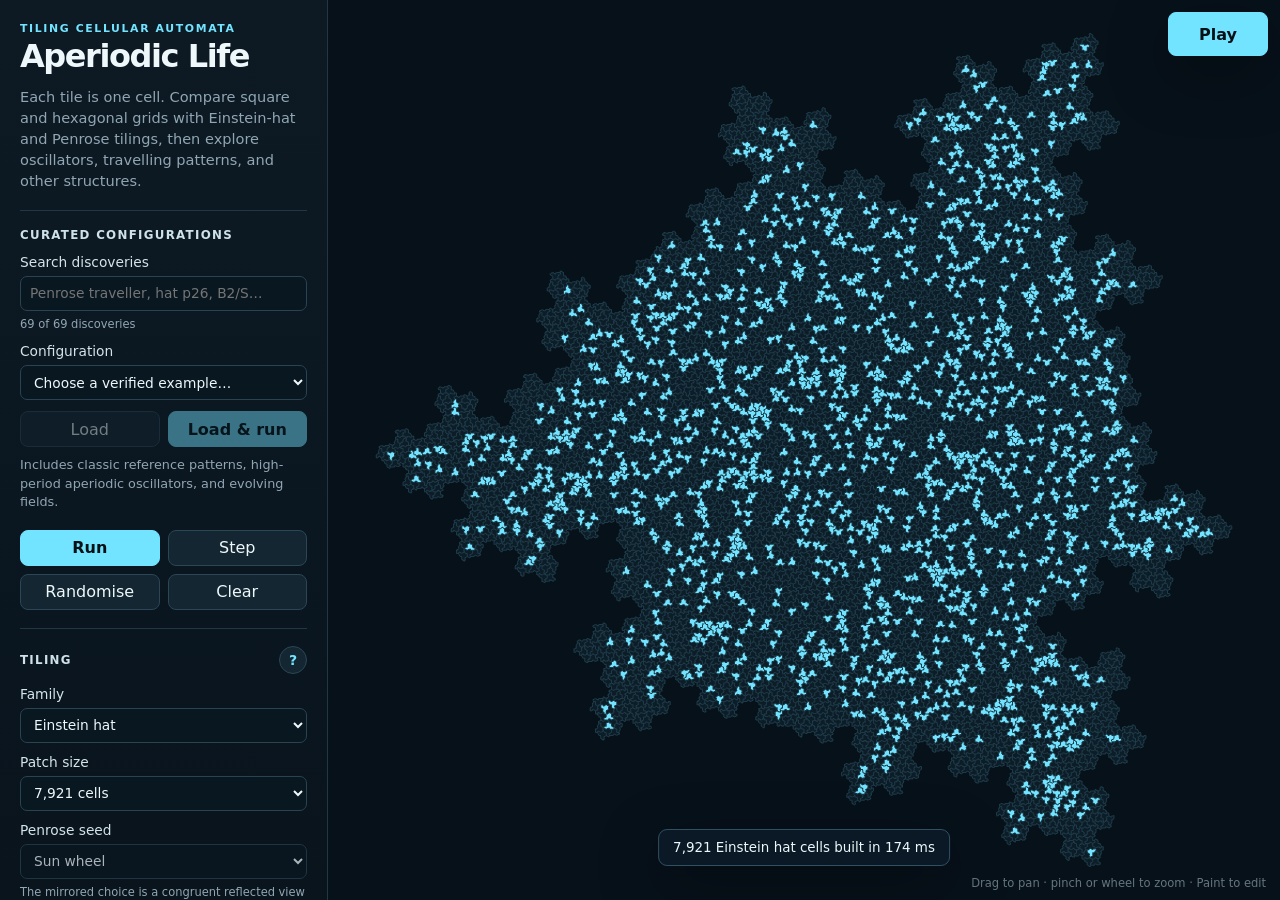
==== commit a1f445d8: "Added pinch-to-zoom on mobile device" ====
--- a/aperiodic-life-standalone.html
+++ b/aperiodic-life-standalone.html
@@ -481,7 +481,7 @@
         <span id="busyDetail">Generating geometry and adjacency…</span>
       </div>
       <div class="toast" id="toast" role="status" aria-live="polite" hidden></div>
-      <div class="canvas-hint">Drag to pan · wheel to zoom · choose Paint to edit</div>
+      <div class="canvas-hint">Drag to pan · pinch or wheel to zoom · Paint to edit</div>
     </main>
   </div>
 
@@ -490,6 +490,7 @@
       <button class="dialog-close" aria-label="Close">×</button>
       <h2>Aperiodic Life</h2>
       <p>The app supports traditional square and hexagonal boards, the Einstein “hat” monotile, and Penrose P3 rhombs. Every tile is one automaton cell.</p>
+      <p><strong>On a phone or tablet:</strong> drag one finger to pan, pinch two fingers to zoom, or move both fingers together to pan. Pinching works with either tool selected. In <strong>Paint / erase cells</strong>, tap or drag one finger to edit; after a pinch, lift all fingers before starting a new paint stroke.</p>
       <p>The Einstein patch is generated from the H/T/P/F substitution system. The Penrose patch is generated by exact Robinson-triangle deflation and paired into thin and thick golden rhombs. Hat contacts use exact triangular-lattice coordinates; Penrose vertices use exact integer coefficients in <code>Z[φ]</code>. Adjacency is therefore not inferred from visual tolerances.</p>
       <p><strong>Shared edge</strong> gives the von Neumann graph on squares and the ordinary six-neighbour graph on hexagons. <strong>Edge or corner</strong> gives the Moore graph on squares; it coincides with shared-edge adjacency for regular hexagons. On the aperiodic tilings it also counts point contacts. Missing cells outside the finite patch are dead; border rings can be locked dead to keep experiments away from the boundary.</p>
       <p>Rules use <code>B…/S…</code> notation. For example, <code>B3/S23</code> births a dead cell with three live neighbours and preserves a live cell with two or three. Counts can be comma-separated; use brackets for multi-digit counts, such as <code>B[10]/S[9,10]</code>.</p>
@@ -4532,6 +4533,9 @@
       this.pointerAction = null;
       this.activePointerId = null;
       this.lastPointer = null;
+      this.touchPointers = new Map();
+      this.lastPinch = null;
+      this.pendingTouchPaint = null;
       this.lastPaintedCell = -1;
       this.paintValue = null;
       this.toastTimer = 0;
@@ -4681,7 +4685,7 @@
       // events bubble here too, so there is still exactly one move per event.
       window.addEventListener('pointermove', (event) => this.pointerMove(event));
       window.addEventListener('pointerup', (event) => this.pointerUp(event));
-      window.addEventListener('pointercancel', (event) => this.pointerUp(event));
+      window.addEventListener('pointercancel', (event) => this.pointerCancel(event));
       window.addEventListener('blur', () => this.finishPointer());
       this.canvas.addEventListener('lostpointercapture', (event) => this.pointerCaptureLost(event));
       this.canvas.addEventListener('wheel', (event) => this.wheel(event), { passive: false });
@@ -4739,6 +4743,7 @@
     }
 
     setBusy(active, title = 'Building tiling', detail = 'Generating geometry and adjacency…') {
+      if (active) this.finishPointer();
       this.busyState = active;
       this.busy.hidden = !active;
       this.busyTitle.textContent = title;
@@ -5117,7 +5122,30 @@
 
     pointerDown(event) {
       if (!this.simulation || this.busyState) return;
-      if (this.activePointerId !== null) return;
+      const touch = event.pointerType === 'touch';
+      if (touch) {
+        // Do not mix a mouse/stylus drag with a separate touch gesture.
+        if (this.activePointerId !== null && this.touchPointers.size === 0) return;
+        if (this.touchPointers.has(event.pointerId)) return;
+        this.touchPointers.set(event.pointerId, { x: event.clientX, y: event.clientY });
+      } else if (this.activePointerId !== null) {
+        return;
+      }
+      try {
+        this.canvas.setPointerCapture(event.pointerId);
+      } catch (_) {
+        // Window listeners continue the gesture when capture is unavailable.
+        // The canvas's touch-action:none leaves camera gestures to the app.
+      }
+      if (touch && this.touchPointers.size > 1) {
+        this.pointerAction = 'pinch';
+        this.lastPinch = this.pinchGeometry();
+        this.pendingTouchPaint = null;
+        this.lastPaintedCell = -1;
+        this.paintValue = null;
+        event.preventDefault();
+        return;
+      }
       const shouldPan =
         this.elements.toolSelect.value === 'pan' ||
         event.button !== 0 ||
@@ -5126,23 +5154,57 @@
       this.pointerAction = shouldPan ? 'pan' : 'paint';
       this.activePointerId = event.pointerId;
       this.lastPointer = { x: event.clientX, y: event.clientY };
+      this.lastPinch = null;
+      this.pendingTouchPaint = null;
       this.lastPaintedCell = -1;
       this.paintValue = null;
       this.canvas.classList.add('dragging');
-      try {
-        this.canvas.setPointerCapture(event.pointerId);
-      } catch (_) {
-        // The window listeners above keep mouse/stylus interaction usable if
-        // an embedded browser rejects capture. Touch still has touch-action:none.
-      }
-
       if (this.pointerAction === 'paint') {
-        this.paintAt(event.clientX, event.clientY);
+        // A second finger may be about to start a pinch. Commit a touch tap
+        // on release, or begin a stroke after a small intentional movement.
+        // Mouse and stylus painting retain their immediate response.
+        if (touch) this.pendingTouchPaint = this.lastPointer;
+        else this.paintAt(event.clientX, event.clientY);
       }
       event.preventDefault();
     }
 
+    pinchGeometry() {
+      const [first, second] = this.touchPointers.values();
+      if (!first || !second) return null;
+      return {
+        x: (first.x + second.x) / 2,
+        y: (first.y + second.y) / 2,
+        distance: Math.hypot(second.x - first.x, second.y - first.y),
+      };
+    }
+
     pointerMove(event) {
+      if (this.touchPointers.has(event.pointerId)) {
+        this.touchPointers.set(event.pointerId, { x: event.clientX, y: event.clientY });
+        if (this.pointerAction === 'pinch') {
+          const next = this.pinchGeometry();
+          const before = this.lastPinch;
+          if (before && next) {
+            // Zoom around the old midpoint, then carry that world point to
+            // the new midpoint. This combines zoom and two-finger panning.
+            const factor = before.distance >= 1 && next.distance >= 1
+              ? next.distance / before.distance : 1;
+            const dx = next.x - before.x;
+            const dy = next.y - before.y;
+            if (factor !== 1 || dx || dy) {
+              this.automaticDiscoveryView = false;
+              this.discoveryViewManaged = false;
+              this.renderer.zoomAt(before.x, before.y, factor);
+              this.renderer.panPixels(dx, dy);
+              this.dirty = true;
+            }
+          }
+          this.lastPinch = next;
+          event.preventDefault();
+          return;
+        }
+      }
       if (event.pointerId !== this.activePointerId || !this.pointerAction || !this.lastPointer) return;
       // If capture was rejected and the pointer was released outside this
       // window, the first mouse/pen move back arrives without a pressed
@@ -5162,25 +5224,70 @@
         this.lastPointer = { x: event.clientX, y: event.clientY };
         this.dirty = true;
       } else {
+        if (this.pendingTouchPaint) {
+          const start = this.pendingTouchPaint;
+          if (Math.hypot(event.clientX - start.x, event.clientY - start.y) < 4) {
+            event.preventDefault();
+            return;
+          }
+          this.pendingTouchPaint = null;
+          this.paintAt(start.x, start.y);
+        }
         this.paintAt(event.clientX, event.clientY);
       }
       event.preventDefault();
     }
 
     pointerUp(event) {
+      if (this.touchPointers.has(event.pointerId)) {
+        if (this.touchPointers.size === 1 && this.pendingTouchPaint) {
+          this.paintAt(this.pendingTouchPaint.x, this.pendingTouchPaint.y);
+        }
+        this.touchPointers.delete(event.pointerId);
+        this.pendingTouchPaint = null;
+        if (this.touchPointers.size) {
+          const [pointerId, point] = this.touchPointers.entries().next().value;
+          this.activePointerId = pointerId;
+          this.lastPointer = point;
+          // The remaining finger continues navigation, even in Paint mode.
+          // Painting needs a fresh touch after every finger has been lifted.
+          this.pointerAction = this.touchPointers.size > 1 ? 'pinch' : 'pan';
+          this.lastPinch = this.pinchGeometry();
+          this.releasePointer(event.pointerId);
+        } else {
+          this.finishPointer();
+        }
+        event.preventDefault();
+        return;
+      }
       if (event.pointerId !== this.activePointerId) return;
       this.finishPointer();
     }
 
+    pointerCancel(event) {
+      if (event.pointerId === this.activePointerId || this.touchPointers.has(event.pointerId)) {
+        this.finishPointer();
+      }
+    }
+
     finishPointer() {
       if (this.activePointerId === null) return;
-      const pointerId = this.activePointerId;
+      const pointers = new Set([this.activePointerId, ...this.touchPointers.keys()]);
       this.pointerAction = null;
       this.activePointerId = null;
       this.lastPointer = null;
+      this.touchPointers.clear();
+      this.lastPinch = null;
+      this.pendingTouchPaint = null;
       this.lastPaintedCell = -1;
       this.paintValue = null;
       this.canvas.classList.remove('dragging');
+      // Clear the gesture before releasing capture: lostpointercapture may
+      // arrive while another finger is still down.
+      for (const pointerId of pointers) this.releasePointer(pointerId);
+    }
+
+    releasePointer(pointerId) {
       if (
         typeof this.canvas.hasPointerCapture === 'function' &&
         this.canvas.hasPointerCapture(pointerId) &&
@@ -5195,8 +5302,7 @@
     }
 
     pointerCaptureLost(event) {
-      if (event.pointerId !== this.activePointerId) return;
-      this.finishPointer();
+      this.pointerCancel(event);
     }
 
     wheel(event) {
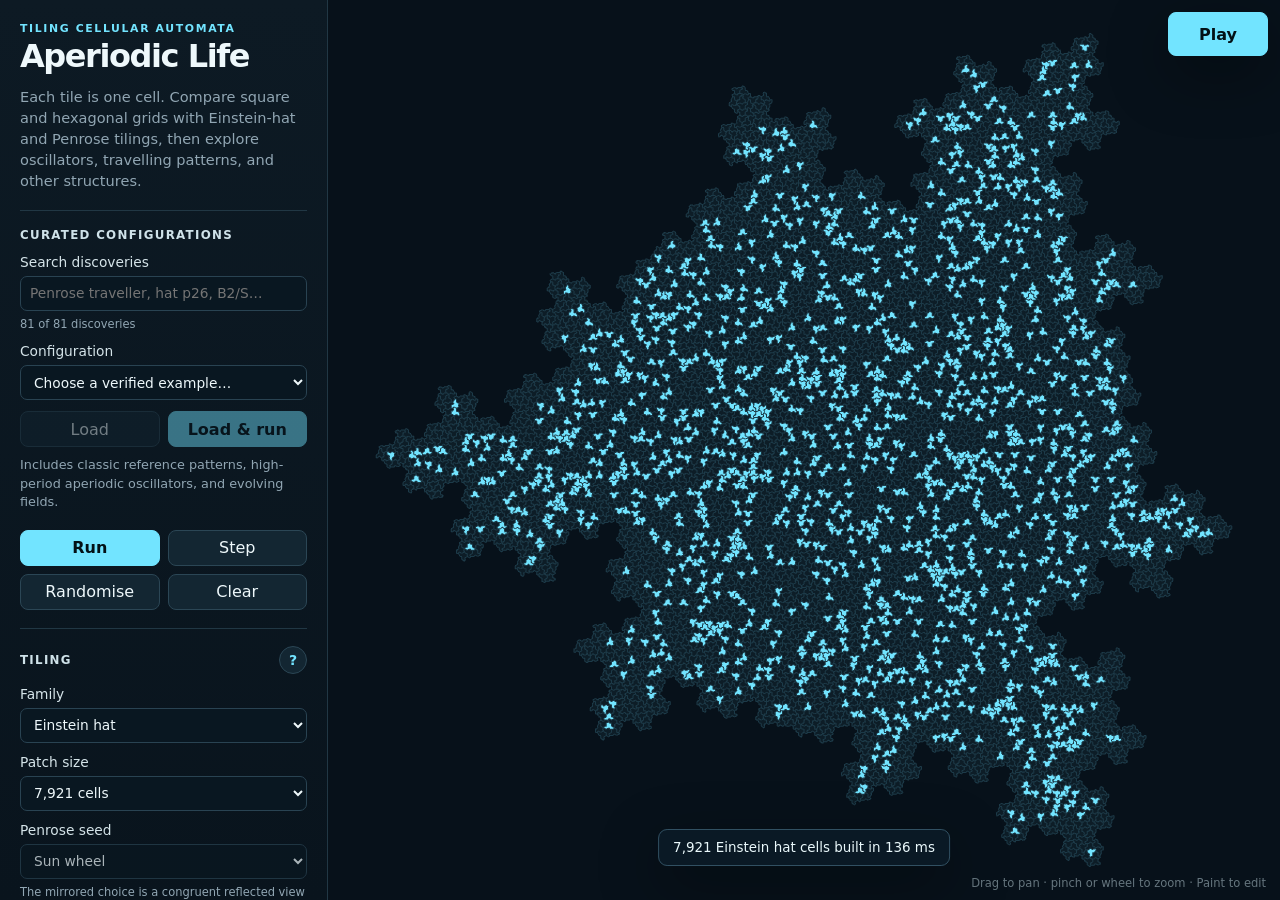
==== commit 7e9b7191: "Added Einstein glider" ====
--- a/aperiodic-life-standalone.html
+++ b/aperiodic-life-standalone.html
@@ -369,13 +369,17 @@
             <option value="brain">Brian’s Brain — B2/S/C3</option>
             <option value="starwars">Star Wars — B2/S345/C4</option>
             <option value="lwd">Life without Death — B3/Sall</option>
+            <option value="hata">Hat glider A — Edmond table</option>
+            <option value="hatb">Hat glider B — Edmond table</option>
+            <option value="hatc">Hat glider C — Edmond table</option>
+            <option value="hatsimple">Hat glider — three-state table</option>
             <option value="custom">Custom</option>
           </select>
         </label>
         <div class="field">
-          <span>Birth / survival</span>
+          <span>Rule notation or table name</span>
           <div class="inline-control">
-            <input id="ruleInput" type="text" value="B3/S23" spellcheck="false" aria-label="Rule in B slash S notation" aria-describedby="ruleMeaningHelp ruleHelp" aria-invalid="false">
+            <input id="ruleInput" type="text" value="B3/S23" spellcheck="false" aria-label="B slash S rule or named priority table" aria-describedby="ruleMeaningHelp ruleHelp" aria-invalid="false">
             <button class="compact" id="randomRuleButton" title="Generate a random valid rule">Dice</button>
           </div>
           <small id="ruleMeaningHelp"><code>B</code> lists birth counts; <code>S</code> lists survival counts. Only state-1 neighbours count.</small>
@@ -384,7 +388,7 @@
         <label class="field">
           <span>Cell states (total)</span>
           <input id="generationsInput" type="number" min="2" max="32" step="1" value="2">
-          <small>Includes state 0 (dead) and state 1 (live); any higher states are refractory.</small>
+          <small id="statesHelp">Includes state 0 (dead) and state 1 (live); any higher states are refractory.</small>
         </label>
       </section>
 
@@ -395,7 +399,7 @@
           <button id="loadSnapshotButton">Load state</button>
         </div>
         <input id="snapshotFileInput" type="file" accept=".json,application/json" hidden>
-        <p class="discovery-note" id="snapshotStatus" role="status" aria-live="polite">Save every live and refractory cell, the rules, and the generation to a JSON file. Load restores it paused.</p>
+        <p class="discovery-note" id="snapshotStatus" role="status" aria-live="polite">Save every cell state, the rules, and the generation to a JSON file. Load restores it paused.</p>
       </section>
 
       <section>
@@ -493,7 +497,7 @@
       <p><strong>On a phone or tablet:</strong> drag one finger to pan, pinch two fingers to zoom, or move both fingers together to pan. Pinching works with either tool selected. In <strong>Paint / erase cells</strong>, tap or drag one finger to edit; after a pinch, lift all fingers before starting a new paint stroke.</p>
       <p>The Einstein patch is generated from the H/T/P/F substitution system. The Penrose patch is generated by exact Robinson-triangle deflation and paired into thin and thick golden rhombs. Hat contacts use exact triangular-lattice coordinates; Penrose vertices use exact integer coefficients in <code>Z[φ]</code>. Adjacency is therefore not inferred from visual tolerances.</p>
       <p><strong>Shared edge</strong> gives the von Neumann graph on squares and the ordinary six-neighbour graph on hexagons. <strong>Edge or corner</strong> gives the Moore graph on squares; it coincides with shared-edge adjacency for regular hexagons. On the aperiodic tilings it also counts point contacts. Missing cells outside the finite patch are dead; border rings can be locked dead to keep experiments away from the boundary.</p>
-      <p>Rules use <code>B…/S…</code> notation. For example, <code>B3/S23</code> births a dead cell with three live neighbours and preserves a live cell with two or three. Counts can be comma-separated; use brackets for multi-digit counts, such as <code>B[10]/S[9,10]</code>.</p>
+      <p>Birth/survival rules use <code>B…/S…</code> notation. For example, <code>B3/S23</code> births a dead cell with three live neighbours and preserves a live cell with two or three. Counts can be comma-separated; use brackets for multi-digit counts, such as <code>B[10]/S[9,10]</code>. Named priority tables such as <code>TABLE:HAT-B</code> also count higher states and support the Hat gliders published by James Edmond in September 2026.</p>
       <p>The Curated configurations section at the top of the controls contains <span id="catalogueCount"></span> verified configurations: classic square references, hexagonal oscillators and travel, localised aperiodic oscillators, compact Penrose travelling dynamics, long transients, and collective fields. Search by tiling, rule, or pattern name. Use <strong>Load</strong> to inspect a paused initial state or <strong>Load &amp; run</strong> to start it immediately. The <strong>Play/Pause</strong> button at the top right of the canvas stays available on phones, including while the controls are open. <strong>Save state</strong> preserves an exact experimental phase, including refractory cells, for later inspection or sharing. Geometry attribution, search methodology, and licence details are included with the source project and in the standalone file’s source header.</p>
       <button class="primary">Close</button>
     </form>
@@ -507,8 +511,8 @@
 
       <section aria-labelledby="neighboursTitle">
         <h3 id="neighboursTitle">Neighbours and the finite patch</h3>
-        <p><strong>Shared edge</strong> counts cells whose tile boundaries share an edge segment. <strong>Edge or corner</strong> also counts tiles that meet only at a point. The regular hexagonal choices coincide; on square and aperiodic boards they can differ. A cell’s count is the number of its selected neighbours that are in <strong>state 1</strong>.</p>
-        <p>The displayed board is finite. Missing cells beyond it never contribute to a count—equivalently, they behave as permanently forced-dead cells. A value of <strong>1 dead border ring</strong> locks the outer graph boundary in state 0; each additional ring locks cells one more neighbour step inward, using the selected neighbourhood.</p>
+        <p><strong>Shared edge</strong> counts cells whose tile boundaries share an edge segment. <strong>Edge or corner</strong> also counts tiles that meet only at a point. The regular hexagonal choices coincide; on square and aperiodic boards they can differ. Birth/survival rules count selected neighbours in <strong>state 1</strong>; priority tables count each state separately.</p>
+        <p>The displayed board is finite. Missing cells beyond it are absent from the graph, so they contribute to no count, including the state-0 count in a priority table. A value of <strong>1 dead border ring</strong> locks the outer graph boundary in state 0; each additional ring locks cells one more neighbour step inward. Glider evidence is measured before boundary contact.</p>
       </section>
 
       <section aria-labelledby="notationTitle">
@@ -518,7 +522,7 @@
       </section>
 
       <section aria-labelledby="statesTitle">
-        <h3 id="statesTitle">Cell states</h3>
+        <h3 id="statesTitle">Cell states in birth/survival rules</h3>
         <dl class="state-transitions">
           <div><dt>State 0</dt><dd>Dead and receptive. A matching <code>B</code> count changes it to state 1; otherwise it stays 0.</dd></div>
           <div><dt>State 1</dt><dd>Live, and the only state counted as a live neighbour. A matching <code>S</code> count keeps it at 1.</dd></div>
@@ -532,6 +536,13 @@
         <p><code>B2/S</code> with <strong>4 cell states</strong> means states 0, 1, 2, and 3. A dead cell is born into state 1 when it has exactly two state-1 neighbours. Because <code>S</code> is empty, a state-1 cell never remains live: it advances to state 2, then 3, then 0. States 2 and 3 are visible refractory cells but do not count as live neighbours.</p>
         <p>The <code>B24/S</code> launcher uses the same four states, but a dead cell may be born with either two <em>or</em> four live neighbours. Its extra four-neighbour births are used only during the measured launch transient.</p>
       </aside>
+
+      <section aria-labelledby="priorityTitle">
+        <h3 id="priorityTitle">Hat gliders and priority tables</h3>
+        <p>The Hat presets implement James Edmond’s published A, B and C tables. Each ordered row tests the current state and minimum neighbour counts in specified states. The first matching row supplies the next state; no match gives state 0. Higher states are visible signals, not automatically ageing refractory cells. The number of states is fixed by the table.</p>
+        <p>The derived three-state preset uses this shorter rule: a state-0 cell becomes 1 if it has fewer than two state-1 neighbours and at least one state-2 neighbour; a state-1 cell becomes 2 if it has a state-2 neighbour; everything else becomes 0. It reproduces the tested B flights after relabelling, but differs on some other configurations.</p>
+        <p>Choose a curated Hat glider or launcher to load its seed and neighbourhood. These are finite reproductions of published glider behaviour, not a new discovery of the first Hat glider or a proof of endless travel. Source tables, longer replays and search records accompany the project.</p>
+      </section>
 
       <section aria-labelledby="travellerEvidenceTitle">
         <h3 id="travellerEvidenceTitle">What “traveller” means here</h3>
@@ -724,6 +735,7 @@
       Object.freeze({ depth: 6, tileCount: 1140 }),
       Object.freeze({ depth: 8, tileCount: 7920 }),
       Object.freeze({ depth: 10, tileCount: 54560 }),
+      Object.freeze({ depth: 11, tileCount: 143010, label: 'depth 11 — 143,010 cells (large)' }),
     ]),
   });
 
@@ -2093,14 +2105,101 @@
     return `B${formatCountList(births)}/S${formatCountList(survivals)}`;
   }
 
+  // Published semi-totalistic rules: all neighbour states are visible. The
+  // mathematical tables are independently transcribed; source records and
+  // attribution are in research/fixtures/published-priority-rules.json.
+  // Each row is [own state (null means any), [[state, minimum count], ...], next].
+  function priorityDefinition(states, name, rows) {
+    return Object.freeze({
+      states,
+      name,
+      rows: Object.freeze(rows.map(([own, conditions, next]) => Object.freeze({
+        own,
+        conditions: Object.freeze(conditions.map((condition) => Object.freeze(condition))),
+        next,
+      }))),
+    });
+  }
+
+  const PRIORITY_RULES = Object.freeze({
+    'TABLE:HAT-A': priorityDefinition(4, 'Edmond hat A', [
+      [0, [[2, 2]], 0],
+      [null, [[1, 3]], 3],
+      [2, [[1, 1], [0, 1]], 1],
+      [1, [[2, 1]], 3],
+      [0, [[1, 1]], 2],
+    ]),
+    'TABLE:HAT-B': priorityDefinition(4, 'Edmond hat B', [
+      [0, [[1, 2], [0, 1]], 0],
+      [0, [[0, 2], [2, 2]], 1],
+      [0, [[0, 2], [3, 1]], 1],
+      [1, [[3, 1]], 3],
+    ]),
+    'TABLE:HAT-C': priorityDefinition(4, 'Edmond hat C', [
+      [null, [[2, 1], [1, 3]], 3],
+      [1, [[2, 1]], 2],
+      [3, [[3, 3]], 3],
+      [0, [[3, 2]], 1],
+      [null, [[2, 1]], 1],
+    ]),
+    // A derived three-state variant of Hat B, with state 3 relabelled 2 and
+    // the empty-neighbour condition removed. It is not globally equivalent.
+    'TABLE:HAT-SIMPLE': priorityDefinition(3, 'Three-state hat relay', [
+      [0, [[1, 2]], 0],
+      [0, [[2, 1]], 1],
+      [1, [[2, 1]], 2],
+    ]),
+    'TABLE:SPECTRE': priorityDefinition(4, 'Edmond Spectre relay', [
+      [0, [[0, 3], [1, 1]], 3],
+      [3, [[3, 3]], 0],
+      [3, [[1, 1]], 1],
+    ]),
+    'TABLE:PENROSE-GOUCHER': priorityDefinition(4, 'Goucher Penrose glider', [
+      [0, [[1, 1], [2, 1]], 3],
+      [0, [[1, 1], [3, 2]], 1],
+      [1, [[3, 1]], 2],
+      [1, [], 1],
+      [2, [], 3],
+    ]),
+  });
+
+  function priorityTransition(rule, own, counts) {
+    for (const row of rule.rows) {
+      if (row.own !== null && row.own !== own) continue;
+      let matches = true;
+      for (const [state, minimum] of row.conditions) {
+        if ((counts[state] || 0) < minimum) {
+          matches = false;
+          break;
+        }
+      }
+      if (matches) return row.next;
+    }
+    return 0;
+  }
+
   function parseRule(text, maxDegree = 255) {
     if (!Number.isInteger(maxDegree) || maxDegree < 0 || maxDegree > 255) {
       throw new RangeError('maxDegree must be an integer from 0 to 255');
     }
     const normalized = String(text).toUpperCase().replace(/\s+/g, '');
+    if (normalized.startsWith('TABLE:')) {
+      const definition = Object.prototype.hasOwnProperty.call(PRIORITY_RULES, normalized)
+        ? PRIORITY_RULES[normalized]
+        : null;
+      if (!definition) throw new Error(`Unknown named priority rule: ${normalized}`);
+      return {
+        kind: 'priority',
+        text: normalized,
+        name: definition.name,
+        states: definition.states,
+        rows: definition.rows,
+        ignored: [],
+      };
+    }
     const match = /^B([^/]*)\/S(.*)$/.exec(normalized);
     if (!match) {
-      throw new Error('Use B…/S… notation, for example B3/S23, B2,4/S1,2,3, or B[10]/S[9,10]');
+      throw new Error('Use B…/S… notation, for example B3/S23 or B[10]/S[9,10], or a named rule such as TABLE:HAT-B');
     }
     const birth = parseCountList(match[1]);
     const survive = parseCountList(match[2]);
@@ -2156,6 +2255,7 @@
       this.borderRings = clampInteger(options.borderRings, 0, 0xffff, 0);
       this.boundaryDistance = graph.boundaryDistance || computeBoundaryDistance(graph.boundary || patch.boundary, graph);
       this.rule = parseRule(options.rule ?? 'B3/S23', graph.maxDegree);
+      if (this.rule.kind === 'priority') this.generations = this.rule.states;
       this.lastStepMilliseconds = 0;
       this.smoothedStepMilliseconds = 0;
       this.lastChangedCount = 0;
@@ -2206,12 +2306,16 @@
     }
 
     setRule(text) {
-      this.rule = parseRule(text, this.graph.maxDegree);
+      const rule = parseRule(text, this.graph.maxDegree);
+      this.rule = rule;
+      if (rule.kind === 'priority') this.setGenerations(rule.states);
       return this.rule;
     }
 
     setGenerations(value) {
-      this.generations = clampInteger(value, 2, 255, this.generations);
+      this.generations = this.rule.kind === 'priority'
+        ? this.rule.states
+        : clampInteger(value, 2, 255, this.generations);
       for (let i = 0; i < this.state.length; i++) {
         if (this.state[i] >= this.generations) this.state[i] = 0;
       }
@@ -2300,9 +2404,26 @@
       if (this.liveListDirty) this.rebuildLiveList();
       const { offsets, neighbors } = this.graph;
       const n = this.state.length;
+      const priority = this.rule.kind === 'priority';
+      const stateCounts = priority ? new Uint16Array(this.rule.states) : null;
       this.counts.fill(0);
 
-      for (let p = 0; p < this.liveLength; p++) {
+      // Every registered table keeps an all-zero neighbourhood quiescent at
+      // every degree. Only occupied cells and their neighbours need the table
+      // interpreter; the complete board is still updated and hashed below.
+      if (priority) {
+        if (!this.priorityCandidates) this.priorityCandidates = new Uint8Array(n);
+        this.priorityCandidates.fill(0);
+        for (let i = 0; i < n; i++) {
+          if (this.state[i] === 0) continue;
+          this.priorityCandidates[i] = 1;
+          for (let k = offsets[i]; k < offsets[i + 1]; k++) {
+            this.priorityCandidates[neighbors[k]] = 1;
+          }
+        }
+      }
+
+      for (let p = 0; !priority && p < this.liveLength; p++) {
         const cell = this.liveList[p];
         for (let k = offsets[cell]; k < offsets[cell + 1]; k++) {
           this.counts[neighbors[k]]++;
@@ -2321,6 +2442,16 @@
         let value = previous;
         if (this.isLocked(i)) {
           value = 0;
+        } else if (priority) {
+          value = 0;
+          if (this.priorityCandidates[i]) {
+            stateCounts.fill(0);
+            for (let k = offsets[i]; k < offsets[i + 1]; k++) {
+              stateCounts[this.state[neighbors[k]]]++;
+            }
+            this.counts[i] = stateCounts[1];
+            value = priorityTransition(this.rule, previous, stateCounts);
+          }
         } else if (value === 0) {
           value = birth[this.counts[i]] ? 1 : 0;
         } else if (value === 1) {
@@ -2476,6 +2607,8 @@
     buildEinsteinPatch,
     buildPenrosePatch,
     parseRule,
+    PRIORITY_RULES,
+    priorityTransition,
     formatRule,
     hashSeed,
     mulberry32,
@@ -2547,6 +2680,1131 @@
   }
 
   const entries = [
+    {
+      "id": "hex-b2s0-c3-three-cell-glider",
+      "category": "Hexagonal travellers",
+      "title": "Hexagonal three-cell glider",
+      "summary": "Three live cells form an exact three-state spaceship. Its complete state moves one axial cell every two generations; the alternating refractory phase is part of the glider.",
+      "tiling": "hex",
+      "depth": 128,
+      "neighborhood": "edge",
+      "rule": "B2/S0",
+      "generations": 3,
+      "borderRings": 1,
+      "speed": 3,
+      "coordinateStates": [
+        [
+          0,
+          1,
+          1
+        ],
+        [
+          1,
+          0,
+          1
+        ],
+        [
+          2,
+          0,
+          1
+        ]
+      ],
+      "expectedTravel": {
+        "steps": 120,
+        "minimumDisplacement": 103.923,
+        "minimumDirectionality": 0.999,
+        "maximumRadius": 1.733,
+        "minimumActive": 3,
+        "maximumActive": 5,
+        "minimumLive": 2,
+        "maximumLive": 3,
+        "minimumBoundaryDistance": 68,
+        "connectedThroughout": false,
+        "expectedRuleClauses": [
+          {
+            "kind": "birth",
+            "liveNeighbors": 2,
+            "count": 180,
+            "lastToGeneration": 120
+          },
+          {
+            "kind": "survival",
+            "liveNeighbors": 0,
+            "count": 120,
+            "lastToGeneration": 120
+          }
+        ],
+        "translatedReturn": {
+          "fromGeneration": 1,
+          "toGeneration": 3,
+          "dx": -0.8660253882408142,
+          "dy": -1.5,
+          "neighborhoodRadius": 3
+        },
+        "finalHash": [
+          1531259721,
+          1540034580
+        ],
+        "finalCellStates": [
+          [
+            24709,
+            1
+          ],
+          [
+            24965,
+            1
+          ],
+          [
+            25221,
+            1
+          ]
+        ]
+      },
+      "view": {
+        "mode": "trajectory",
+        "bounds": [
+          -10.392304420471191,
+          -19,
+          4.330127239227295,
+          2.5
+        ],
+        "steps": 24,
+        "padding": 3
+      }
+    },
+    {
+      "id": "hex-b234s1346-c3-four-cell-launcher",
+      "category": "Hexagonal travellers",
+      "title": "Hexagonal four-cell diagonal launcher",
+      "summary": "Four live cells settle after nine generations into a period-8 spaceship travelling by axial (1,1). Every live and refractory cell repeats in the translated cycle.",
+      "tiling": "hex",
+      "depth": 128,
+      "neighborhood": "edge",
+      "rule": "B234/S1346",
+      "generations": 3,
+      "borderRings": 1,
+      "speed": 4,
+      "coordinateStates": [
+        [
+          0,
+          0,
+          1
+        ],
+        [
+          1,
+          0,
+          1
+        ],
+        [
+          1,
+          1,
+          1
+        ],
+        [
+          2,
+          0,
+          1
+        ]
+      ],
+      "expectedTravel": {
+        "steps": 120,
+        "minimumDisplacement": 43.125,
+        "minimumDirectionality": 0.64,
+        "maximumRadius": 8.223,
+        "minimumActive": 4,
+        "maximumActive": 27,
+        "minimumLive": 4,
+        "maximumLive": 19,
+        "minimumBoundaryDistance": 97,
+        "connectedThroughout": false,
+        "expectedRuleClauses": [
+          {
+            "kind": "birth",
+            "liveNeighbors": 2,
+            "count": 595,
+            "lastToGeneration": 120
+          },
+          {
+            "kind": "birth",
+            "liveNeighbors": 3,
+            "count": 171,
+            "lastToGeneration": 119
+          },
+          {
+            "kind": "birth",
+            "liveNeighbors": 4,
+            "count": 57,
+            "lastToGeneration": 116
+          },
+          {
+            "kind": "survival",
+            "liveNeighbors": 1,
+            "count": 125,
+            "lastToGeneration": 120
+          },
+          {
+            "kind": "survival",
+            "liveNeighbors": 3,
+            "count": 369,
+            "lastToGeneration": 119
+          },
+          {
+            "kind": "survival",
+            "liveNeighbors": 4,
+            "count": 297,
+            "lastToGeneration": 118
+          },
+          {
+            "kind": "survival",
+            "liveNeighbors": 6,
+            "count": 28,
+            "lastToGeneration": 117
+          }
+        ],
+        "translatedReturn": {
+          "fromGeneration": 9,
+          "toGeneration": 17,
+          "dx": 2.5980762243270874,
+          "dy": 1.5,
+          "neighborhoodRadius": 3
+        },
+        "finalHash": [
+          2862079887,
+          2583090950
+        ],
+        "finalCellStates": [
+          [
+            28047,
+            1
+          ],
+          [
+            28049,
+            2
+          ],
+          [
+            28290,
+            1
+          ],
+          [
+            28291,
+            1
+          ],
+          [
+            28532,
+            1
+          ],
+          [
+            28534,
+            1
+          ],
+          [
+            28773,
+            1
+          ],
+          [
+            28775,
+            2
+          ],
+          [
+            29013,
+            1
+          ],
+          [
+            29014,
+            1
+          ],
+          [
+            29015,
+            1
+          ],
+          [
+            29492,
+            2
+          ]
+        ]
+      },
+      "view": {
+        "mode": "trajectory",
+        "bounds": [
+          -4.330127239227295,
+          -5.5,
+          12.990381240844727,
+          10
+        ],
+        "steps": 25,
+        "padding": 3
+      }
+    },
+    {
+      "id": "hex-b2456s1345-c4-five-cell-launcher",
+      "category": "Hexagonal travellers",
+      "title": "Hexagonal five-cell p43 launcher",
+      "summary": "Five live cells launch a compact four-state spaceship. Its complete shape follows a 43-generation cycle, moving six hexagonal neighbour steps along a diagonal.",
+      "tiling": "hex",
+      "depth": 128,
+      "neighborhood": "edge",
+      "rule": "B2456/S1345",
+      "generations": 4,
+      "borderRings": 1,
+      "speed": 6,
+      "coordinateStates": [
+        [
+          0,
+          3,
+          1
+        ],
+        [
+          1,
+          2,
+          1
+        ],
+        [
+          2,
+          1,
+          1
+        ],
+        [
+          3,
+          1,
+          1
+        ],
+        [
+          4,
+          0,
+          1
+        ]
+      ],
+      "expectedTravel": {
+        "steps": 178,
+        "minimumDisplacement": 38.833,
+        "minimumDirectionality": 0.366,
+        "maximumRadius": 13.955,
+        "minimumActive": 5,
+        "maximumActive": 48,
+        "minimumLive": 5,
+        "maximumLive": 32,
+        "minimumBoundaryDistance": 102,
+        "connectedThroughout": false,
+        "expectedRuleClauses": [
+          {
+            "kind": "birth",
+            "liveNeighbors": 2,
+            "count": 880,
+            "lastToGeneration": 178
+          },
+          {
+            "kind": "birth",
+            "liveNeighbors": 4,
+            "count": 84,
+            "lastToGeneration": 172
+          },
+          {
+            "kind": "birth",
+            "liveNeighbors": 5,
+            "count": 16,
+            "lastToGeneration": 163
+          },
+          {
+            "kind": "birth",
+            "liveNeighbors": 6,
+            "count": 16,
+            "lastToGeneration": 167
+          },
+          {
+            "kind": "survival",
+            "liveNeighbors": 1,
+            "count": 540,
+            "lastToGeneration": 178
+          },
+          {
+            "kind": "survival",
+            "liveNeighbors": 3,
+            "count": 632,
+            "lastToGeneration": 178
+          },
+          {
+            "kind": "survival",
+            "liveNeighbors": 4,
+            "count": 392,
+            "lastToGeneration": 170
+          },
+          {
+            "kind": "survival",
+            "liveNeighbors": 5,
+            "count": 136,
+            "lastToGeneration": 168
+          }
+        ],
+        "translatedReturn": {
+          "fromGeneration": 6,
+          "toGeneration": 49,
+          "dx": -7.794228623310725,
+          "dy": 4.5,
+          "neighborhoodRadius": 3
+        },
+        "finalHash": [
+          3522641762,
+          4221220525
+        ],
+        "finalCellStates": [
+          [
+            18425,
+            1
+          ],
+          [
+            18428,
+            1
+          ],
+          [
+            18655,
+            1
+          ],
+          [
+            18656,
+            1
+          ],
+          [
+            18657,
+            3
+          ],
+          [
+            18659,
+            3
+          ],
+          [
+            18660,
+            1
+          ],
+          [
+            18661,
+            1
+          ],
+          [
+            18888,
+            3
+          ],
+          [
+            18889,
+            1
+          ],
+          [
+            18892,
+            1
+          ],
+          [
+            18893,
+            3
+          ],
+          [
+            19124,
+            3
+          ],
+          [
+            19357,
+            3
+          ],
+          [
+            19358,
+            1
+          ],
+          [
+            19359,
+            1
+          ],
+          [
+            19360,
+            3
+          ],
+          [
+            19594,
+            1
+          ]
+        ]
+      },
+      "view": {
+        "mode": "trajectory",
+        "bounds": [
+          -18.186532974243164,
+          -4,
+          10.392304420471191,
+          20.5
+        ],
+        "steps": 92,
+        "padding": 3
+      }
+    },
+    {
+      "id": "hex-b23s13-c4-p9-knightship-launcher",
+      "category": "Hexagonal travellers",
+      "title": "Hexagonal six-cell p9 knightship launcher",
+      "summary": "Six live cells launch a spaceship travelling between the standard hexagonal axes and diagonals. The exact four-state cycle shifts by axial (5,-4) every nine generations.",
+      "tiling": "hex",
+      "depth": 128,
+      "neighborhood": "edge",
+      "rule": "B23/S13",
+      "generations": 4,
+      "borderRings": 1,
+      "speed": 4,
+      "coordinateStates": [
+        [
+          0,
+          0,
+          1
+        ],
+        [
+          0,
+          2,
+          1
+        ],
+        [
+          1,
+          0,
+          1
+        ],
+        [
+          1,
+          1,
+          1
+        ],
+        [
+          1,
+          2,
+          1
+        ],
+        [
+          2,
+          1,
+          1
+        ]
+      ],
+      "expectedTravel": {
+        "steps": 120,
+        "minimumDisplacement": 101.306,
+        "minimumDirectionality": 0.811,
+        "maximumRadius": 11.288,
+        "minimumActive": 6,
+        "maximumActive": 33,
+        "minimumLive": 6,
+        "maximumLive": 15,
+        "minimumBoundaryDistance": 61,
+        "connectedThroughout": false,
+        "expectedRuleClauses": [
+          {
+            "kind": "birth",
+            "liveNeighbors": 2,
+            "count": 581,
+            "lastToGeneration": 120
+          },
+          {
+            "kind": "birth",
+            "liveNeighbors": 3,
+            "count": 179,
+            "lastToGeneration": 120
+          },
+          {
+            "kind": "survival",
+            "liveNeighbors": 1,
+            "count": 334,
+            "lastToGeneration": 120
+          },
+          {
+            "kind": "survival",
+            "liveNeighbors": 3,
+            "count": 208,
+            "lastToGeneration": 120
+          }
+        ],
+        "translatedReturn": {
+          "fromGeneration": 16,
+          "toGeneration": 25,
+          "dx": 5.1961523691813145,
+          "dy": -6,
+          "neighborhoodRadius": 3
+        },
+        "finalHash": [
+          884841413,
+          1339690346
+        ],
+        "finalCellStates": [
+          [
+            38564,
+            3
+          ],
+          [
+            38566,
+            3
+          ],
+          [
+            38567,
+            1
+          ],
+          [
+            38762,
+            1
+          ],
+          [
+            38763,
+            1
+          ],
+          [
+            38764,
+            3
+          ],
+          [
+            38953,
+            1
+          ],
+          [
+            38956,
+            3
+          ],
+          [
+            38957,
+            3
+          ],
+          [
+            39146,
+            2
+          ],
+          [
+            39147,
+            2
+          ],
+          [
+            39148,
+            1
+          ],
+          [
+            39149,
+            2
+          ],
+          [
+            39150,
+            3
+          ],
+          [
+            39151,
+            2
+          ],
+          [
+            39152,
+            3
+          ],
+          [
+            39153,
+            3
+          ],
+          [
+            39338,
+            1
+          ],
+          [
+            39339,
+            1
+          ],
+          [
+            39341,
+            2
+          ],
+          [
+            39342,
+            1
+          ],
+          [
+            39345,
+            3
+          ],
+          [
+            39346,
+            2
+          ],
+          [
+            39530,
+            1
+          ],
+          [
+            39531,
+            2
+          ],
+          [
+            39532,
+            1
+          ],
+          [
+            39533,
+            1
+          ],
+          [
+            39534,
+            1
+          ],
+          [
+            39535,
+            3
+          ],
+          [
+            39536,
+            2
+          ],
+          [
+            39537,
+            1
+          ],
+          [
+            39722,
+            1
+          ],
+          [
+            39723,
+            1
+          ]
+        ]
+      },
+      "view": {
+        "mode": "trajectory",
+        "bounds": [
+          -2.598076105117798,
+          -25,
+          22.516660690307617,
+          10
+        ],
+        "steps": 34,
+        "padding": 3
+      }
+    },
+    {
+      "id": "hex-b234s245-c5-p10-knightship-launcher",
+      "category": "Hexagonal travellers",
+      "title": "Hexagonal six-cell p10 knightship launcher",
+      "summary": "Six live cells launch a second oblique spaceship: its complete five-state shape repeats with axial shift (1,2) every ten generations, rather than following a hexagonal axis or diagonal.",
+      "tiling": "hex",
+      "depth": 128,
+      "neighborhood": "edge",
+      "rule": "B234/S245",
+      "generations": 5,
+      "borderRings": 1,
+      "speed": 4,
+      "coordinateStates": [
+        [
+          0,
+          3,
+          1
+        ],
+        [
+          1,
+          2,
+          1
+        ],
+        [
+          2,
+          1,
+          1
+        ],
+        [
+          3,
+          1,
+          1
+        ],
+        [
+          4,
+          0,
+          1
+        ],
+        [
+          5,
+          0,
+          1
+        ]
+      ],
+      "expectedTravel": {
+        "steps": 120,
+        "minimumDisplacement": 54.116,
+        "minimumDirectionality": 0.425,
+        "maximumRadius": 12.705,
+        "minimumActive": 6,
+        "maximumActive": 58,
+        "minimumLive": 6,
+        "maximumLive": 24,
+        "minimumBoundaryDistance": 85,
+        "connectedThroughout": false,
+        "expectedRuleClauses": [
+          {
+            "kind": "birth",
+            "liveNeighbors": 2,
+            "count": 722,
+            "lastToGeneration": 120
+          },
+          {
+            "kind": "birth",
+            "liveNeighbors": 3,
+            "count": 246,
+            "lastToGeneration": 120
+          },
+          {
+            "kind": "birth",
+            "liveNeighbors": 4,
+            "count": 11,
+            "lastToGeneration": 111
+          },
+          {
+            "kind": "survival",
+            "liveNeighbors": 2,
+            "count": 629,
+            "lastToGeneration": 120
+          },
+          {
+            "kind": "survival",
+            "liveNeighbors": 4,
+            "count": 95,
+            "lastToGeneration": 120
+          },
+          {
+            "kind": "survival",
+            "liveNeighbors": 5,
+            "count": 4,
+            "lastToGeneration": 3
+          }
+        ],
+        "translatedReturn": {
+          "fromGeneration": 12,
+          "toGeneration": 22,
+          "dx": 3.464101642370224,
+          "dy": 3,
+          "neighborhoodRadius": 3
+        },
+        "finalHash": [
+          4282980425,
+          1911281688
+        ],
+        "finalCellStates": [
+          [
+            28055,
+            1
+          ],
+          [
+            28056,
+            1
+          ],
+          [
+            28297,
+            1
+          ],
+          [
+            28298,
+            1
+          ],
+          [
+            28299,
+            2
+          ],
+          [
+            28300,
+            1
+          ],
+          [
+            28540,
+            1
+          ],
+          [
+            28541,
+            3
+          ],
+          [
+            28542,
+            1
+          ],
+          [
+            28543,
+            1
+          ],
+          [
+            28781,
+            1
+          ],
+          [
+            28782,
+            2
+          ],
+          [
+            28783,
+            4
+          ],
+          [
+            28785,
+            1
+          ],
+          [
+            28786,
+            4
+          ],
+          [
+            29022,
+            1
+          ],
+          [
+            29023,
+            2
+          ],
+          [
+            29024,
+            3
+          ],
+          [
+            29025,
+            1
+          ],
+          [
+            29026,
+            2
+          ],
+          [
+            29262,
+            1
+          ],
+          [
+            29263,
+            1
+          ],
+          [
+            29264,
+            2
+          ],
+          [
+            29265,
+            2
+          ],
+          [
+            29266,
+            1
+          ],
+          [
+            29502,
+            1
+          ],
+          [
+            29503,
+            1
+          ]
+        ]
+      },
+      "view": {
+        "mode": "trajectory",
+        "bounds": [
+          -0.8660253882408142,
+          -5.5,
+          24.24871063232422,
+          14.5
+        ],
+        "steps": 32,
+        "padding": 3
+      }
+    },
+    {
+      "id": "hat-edmond-b-glider",
+      "category": "Einstein-hat gliders and launchers",
+      "title": "Hat glider B — Edmond rule",
+      "summary": "A two-cell seed launches a compact Hat glider under James Edmond’s published B priority table. Verified through 307 generations with a dead boundary buffer; no immortality or first-discovery claim.",
+      "tiling": "hat",
+      "depth": 5,
+      "neighborhood": "touch",
+      "rule": "TABLE:HAT-B",
+      "generations": 4,
+      "borderRings": 1,
+      "speed": 6,
+      "view": {
+        "mode": "contain",
+        "padding": 4
+      },
+      "cellStates": [
+        [
+          2945,
+          1
+        ],
+        [
+          2943,
+          3
+        ]
+      ],
+      "expectedActivityThrough": 307
+    },
+    {
+      "id": "hat-edmond-a-glider",
+      "category": "Einstein-hat gliders and launchers",
+      "title": "Hat glider A — Edmond rule",
+      "summary": "A two-cell seed launches a compact Hat glider under James Edmond’s published A priority table. Verified through 307 generations with a dead boundary buffer; no immortality or first-discovery claim.",
+      "tiling": "hat",
+      "depth": 5,
+      "neighborhood": "touch",
+      "rule": "TABLE:HAT-A",
+      "generations": 4,
+      "borderRings": 1,
+      "speed": 6,
+      "view": {
+        "mode": "contain",
+        "padding": 4
+      },
+      "cellStates": [
+        [
+          2945,
+          2
+        ],
+        [
+          2943,
+          1
+        ]
+      ],
+      "expectedActivityThrough": 307
+    },
+    {
+      "id": "hat-edmond-c-glider",
+      "category": "Einstein-hat gliders and launchers",
+      "title": "Hat glider C — Edmond rule",
+      "summary": "A two-cell seed launches a compact Hat glider under James Edmond’s published C priority table. Verified through 311 generations with a dead boundary buffer; no immortality or first-discovery claim.",
+      "tiling": "hat",
+      "depth": 5,
+      "neighborhood": "touch",
+      "rule": "TABLE:HAT-C",
+      "generations": 4,
+      "borderRings": 1,
+      "speed": 6,
+      "view": {
+        "mode": "contain",
+        "padding": 4
+      },
+      "cellStates": [
+        [
+          7267,
+          1
+        ],
+        [
+          7283,
+          2
+        ]
+      ],
+      "expectedActivityThrough": 311
+    },
+    {
+      "id": "hat-simple-glider",
+      "category": "Einstein-hat gliders and launchers",
+      "title": "Hat glider — three-state variant",
+      "summary": "A derived three-state version of Edmond’s B rule reproduces the tested compact flights after relabelling. It differs on some other inputs; this is a finite reproduction, not a proof of endless travel.",
+      "tiling": "hat",
+      "depth": 5,
+      "neighborhood": "touch",
+      "rule": "TABLE:HAT-SIMPLE",
+      "generations": 3,
+      "borderRings": 1,
+      "speed": 6,
+      "view": {
+        "mode": "contain",
+        "padding": 4
+      },
+      "cellStates": [
+        [
+          2945,
+          1
+        ],
+        [
+          2943,
+          2
+        ]
+      ],
+      "expectedActivityThrough": 307
+    },
+    {
+      "id": "hat-edmond-c-triple-launcher",
+      "category": "Einstein-hat gliders and launchers",
+      "title": "Hat triple launcher — two-cell seed",
+      "summary": "Two cells under Edmond’s C rule emit three separated compact travellers. Their complete independent evolutions reproduce the whole configuration through generation 160, with no leftover debris. This is a finite launcher, not a repeating gun.",
+      "tiling": "hat",
+      "depth": 5,
+      "neighborhood": "touch",
+      "rule": "TABLE:HAT-C",
+      "generations": 4,
+      "borderRings": 1,
+      "speed": 6,
+      "view": {
+        "mode": "contain",
+        "padding": 4
+      },
+      "cellStates": [
+        [
+          23905,
+          1
+        ],
+        [
+          23907,
+          2
+        ]
+      ],
+      "expectedActivityThrough": 160
+    },
+    {
+      "id": "penrose-b2-c5-five-launcher",
+      "category": "Aperiodic travelling dynamics",
+      "title": "Penrose five-traveller launcher",
+      "summary": "Three live cells launch 5 separate compact 5-state travellers. Each emitted wave has a verified complete-state translated return with matching tile polygons and three surrounding neighbour rings; the demonstrated 240-generation traversal is finite.",
+      "tiling": "penrose",
+      "depth": 11,
+      "penroseSeed": "sun",
+      "neighborhood": "touch",
+      "rule": "B2/S",
+      "generations": 5,
+      "borderRings": 0,
+      "speed": 6,
+      "view": {
+        "mode": "contain",
+        "padding": 4
+      },
+      "cellStates": [
+        [
+          120863,
+          1
+        ],
+        [
+          120865,
+          1
+        ],
+        [
+          120867,
+          1
+        ]
+      ],
+      "expectedActivityThrough": 240
+    },
+    {
+      "id": "penrose-b2-c6-six-launcher",
+      "category": "Aperiodic travelling dynamics",
+      "title": "Penrose six-traveller launcher",
+      "summary": "Three live cells launch 6 separate compact 6-state travellers. Each emitted wave has a verified complete-state translated return with matching tile polygons and three surrounding neighbour rings; the demonstrated 200-generation traversal is finite.",
+      "tiling": "penrose",
+      "depth": 11,
+      "penroseSeed": "sun",
+      "neighborhood": "touch",
+      "rule": "B2/S",
+      "generations": 6,
+      "borderRings": 0,
+      "speed": 6,
+      "view": {
+        "mode": "contain",
+        "padding": 4
+      },
+      "cellStates": [
+        [
+          65275,
+          1
+        ],
+        [
+          65271,
+          1
+        ],
+        [
+          65274,
+          1
+        ]
+      ],
+      "expectedActivityThrough": 200
+    },
     {
       id: 'square-block',
       category: 'Classic square Life',
@@ -3877,7 +5135,16 @@
     },
   ];
 
-  return Object.freeze(entries.map((entry) => Object.freeze(entry)));
+  const hatHighlights = 'Einstein-hat gliders and launchers';
+  const orderedEntries = [
+    ...entries.filter((entry) => entry.category === hatHighlights),
+    ...entries.filter((entry) => entry.category !== hatHighlights),
+  ];
+  return Object.freeze(orderedEntries.map((entry) => {
+    if (entry.view.bounds) Object.freeze(entry.view.bounds);
+    Object.freeze(entry.view);
+    return Object.freeze(entry);
+  }));
 });
   </script>
   <script>
@@ -3934,6 +5201,10 @@
     brain: { rule: 'B2/S', generations: 3 },
     starwars: { rule: 'B2/S345', generations: 4 },
     lwd: { birth: [3], surviveAll: true, generations: 2 },
+    hata: { rule: 'TABLE:HAT-A', generations: 4 },
+    hatb: { rule: 'TABLE:HAT-B', generations: 4 },
+    hatc: { rule: 'TABLE:HAT-C', generations: 4 },
+    hatsimple: { rule: 'TABLE:HAT-SIMPLE', generations: 3 },
   };
 
   function resolvePresetRule(preset, maxDegree) {
@@ -3989,7 +5260,10 @@
       }
     }
     if (typeof data.rule !== 'string' || data.rule.length > 4096) throw new Error('Invalid rule.');
-    Core.parseRule(data.rule);
+    const parsedRule = Core.parseRule(data.rule);
+    if (parsedRule.kind === 'priority' && data.generations !== parsedRule.states) {
+      throw new Error('The state count does not match the selected priority-table rule.');
+    }
     if (typeof data.graphFingerprint !== 'string' || !/^[a-f0-9]{8}-[a-f0-9]{8}$/.test(data.graphFingerprint)) {
       throw new Error('The state file has no valid graph fingerprint.');
     }
@@ -4569,7 +5843,7 @@
         'runButton', 'viewportRunButton', 'stepButton', 'randomizeButton', 'clearButton', 'tilingSelect',
         'depthSelect', 'penroseSeedField', 'penroseSeedSelect',
         'neighborhoodSelect', 'neighborhoodHelp', 'neighborhoodInfoButton', 'borderInput', 'presetSelect',
-        'ruleInput', 'ruleHelp', 'ruleInfoButton', 'rulesDialog', 'randomRuleButton', 'generationsInput',
+        'ruleInput', 'ruleHelp', 'ruleMeaningHelp', 'statesHelp', 'ruleInfoButton', 'rulesDialog', 'randomRuleButton', 'generationsInput',
         'discoverySelect', 'discoverySearch', 'discoveryCount', 'catalogueCount',
         'loadDiscoveryButton', 'loadRunDiscoveryButton', 'discoveryDescription',
         'saveSnapshotButton', 'loadSnapshotButton', 'snapshotFileInput', 'snapshotStatus',
@@ -4884,8 +6158,9 @@
       this.elements.ruleInput.value = resolvePresetRule(preset, maxDegree);
       this.elements.generationsInput.value = preset.generations;
       if (this.simulation) {
+        this.applyRule(false, false);
         this.simulation.setGenerations(preset.generations);
-        this.applyRule(false, false);
+        this.elements.generationsInput.value = this.simulation.generations;
         this.renderer.updateState(this.simulation.state);
         this.resetCycleDetector();
         this.updateStats(true);
@@ -4897,11 +6172,23 @@
       if (!this.simulation) return false;
       const input = this.elements.ruleInput;
       try {
+        const previousStateCount = this.simulation.generations;
         const rule = this.simulation.setRule(input.value);
         input.classList.remove('invalid');
         input.setAttribute('aria-invalid', 'false');
         input.value = rule.text;
-        if (rule.ignored.length) {
+        const priority = rule.kind === 'priority';
+        this.elements.generationsInput.disabled = priority;
+        this.elements.generationsInput.value = this.simulation.generations;
+        this.elements.ruleMeaningHelp.textContent = priority
+          ? 'Ordered rules count neighbours in every state, including 0. The first matching rule wins; otherwise the cell becomes 0.'
+          : 'B lists birth counts; S lists survival counts. Only state-1 neighbours count.';
+        this.elements.statesHelp.textContent = priority
+          ? `${rule.states} states fixed by this table. Higher states are signals that influence neighbouring cells.`
+          : 'Includes state 0 (dead) and state 1 (live); any higher states are refractory.';
+        if (priority) {
+          this.elements.ruleHelp.textContent = `${rule.name || rule.text}. Use Edge or corner on the Hat tiling for the curated gliders. See ? for the rule model and evidence limits.`;
+        } else if (rule.ignored.length) {
           this.elements.ruleHelp.textContent = `Counts ${rule.ignored.join(', ')} exceed this graph’s maximum degree ${this.simulation.graph.maxDegree} and are ignored.`;
         } else {
           this.elements.ruleHelp.textContent = `Valid for degrees 0–${this.simulation.graph.maxDegree}. Use compact digits, comma-separated counts, or brackets for multi-digit counts.`;
@@ -4909,6 +6196,10 @@
         if (markCustom) {
           this.elements.presetSelect.value = 'custom';
           this.clearActiveDiscovery();
+        }
+        if (previousStateCount !== this.simulation.generations) {
+          this.renderer.updateState(this.simulation.state);
+          this.dirty = true;
         }
         if (resetCycle) {
           this.resetCycleDetector();
@@ -4925,6 +6216,10 @@
 
     changeGenerations() {
       if (!this.simulation) return;
+      if (this.simulation.rule.kind === 'priority') {
+        this.elements.generationsInput.value = this.simulation.generations;
+        return;
+      }
       this.clearActiveDiscovery();
       const numeric = Number(this.elements.generationsInput.value);
       const value = Math.max(2, Math.min(32, Number.isFinite(numeric) ? Math.trunc(numeric) : 2));
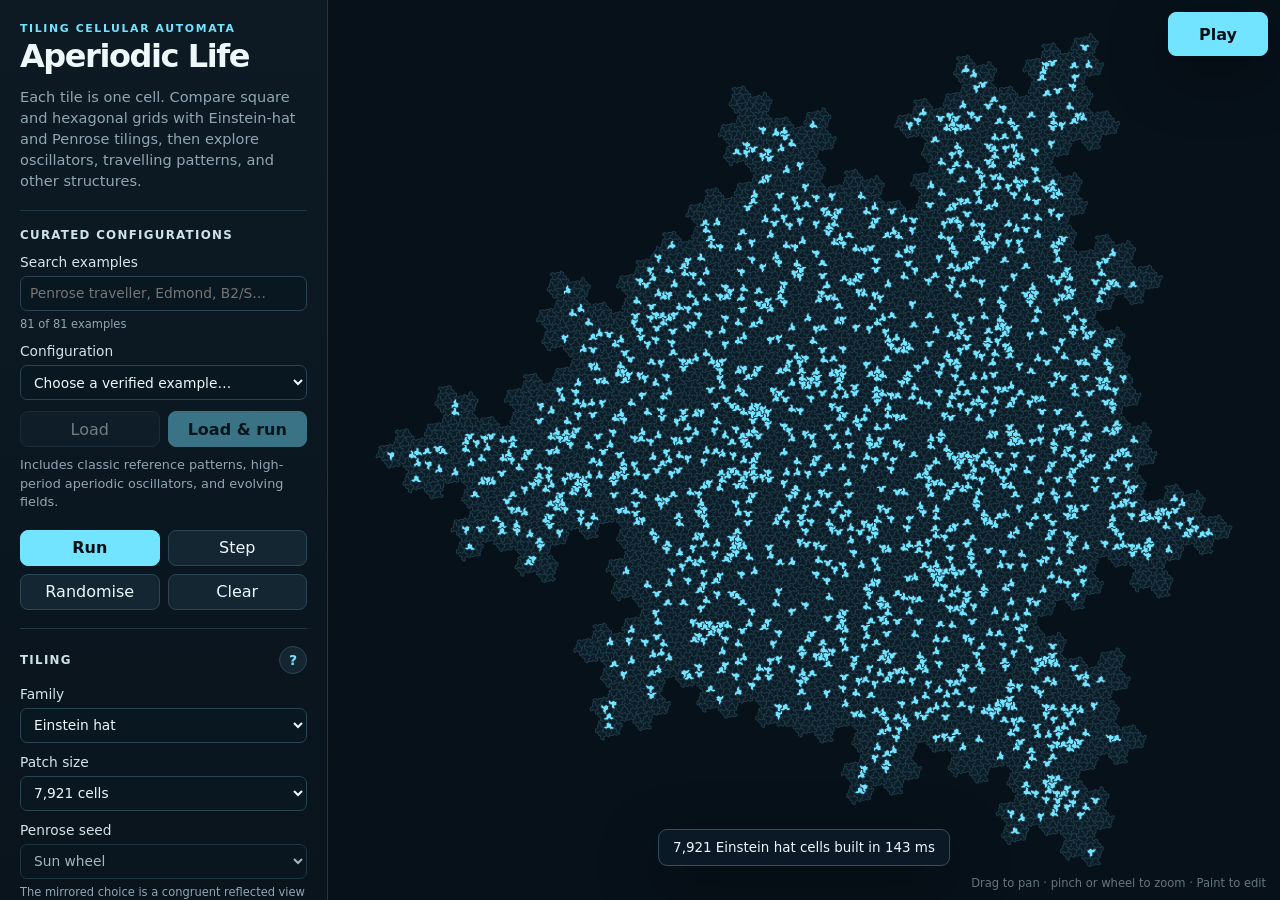
==== commit 6f7702d0: "Added citations for examples" ====
--- a/aperiodic-life-standalone.html
+++ b/aperiodic-life-standalone.html
@@ -131,6 +131,11 @@
 .wide-button { width: 100%; margin-bottom: 9px; }
 .discovery-actions { margin-bottom: 9px; }
 .discovery-note { margin: 0; color: var(--muted); font-size: 0.8rem; line-height: 1.45; }
+.discovery-provenance { margin: 8px 0 0; color: var(--muted); font-size: 0.76rem; line-height: 1.45; overflow-wrap: anywhere; }
+.discovery-provenance strong { font-weight: 600; }
+.discovery-source-links { display: block; margin-top: 4px; }
+.discovery-source-links a { color: var(--accent); text-underline-offset: 2px; }
+.discovery-source-links a:focus-visible { outline: 2px solid var(--accent); outline-offset: 2px; }
 .primary-actions { margin: 5px 0 18px; }
 .field { display: grid; gap: 6px; margin: 0 0 11px; font-size: 0.86rem; }
 .field > span, .range-field > span { display: flex; justify-content: space-between; gap: 12px; color: #d5e4e9; }
@@ -284,8 +289,8 @@
       <section id="discoverySection" aria-labelledby="discoveryHeading">
         <h2 id="discoveryHeading">Curated configurations</h2>
         <label class="field">
-          <span>Search discoveries</span>
-          <input id="discoverySearch" type="search" placeholder="Penrose traveller, hat p26, B2/S…" autocomplete="off" aria-describedby="discoveryCount">
+          <span>Search examples</span>
+          <input id="discoverySearch" type="search" placeholder="Penrose traveller, Edmond, B2/S…" autocomplete="off" aria-describedby="discoveryCount">
           <small id="discoveryCount" role="status" aria-live="polite"></small>
         </label>
         <label class="field">
@@ -299,6 +304,7 @@
           <button id="loadRunDiscoveryButton" class="primary" disabled>Load &amp; run</button>
         </div>
         <p class="discovery-note" id="discoveryDescription">Includes classic reference patterns, high-period aperiodic oscillators, and evolving fields.</p>
+        <p class="discovery-provenance" id="discoveryProvenance" hidden></p>
       </section>
 
       <div class="button-grid primary-actions">
@@ -2626,6 +2632,1383 @@
   else root.AperiodicLifeDiscoveries = discoveries;
 })(typeof globalThis !== 'undefined' ? globalThis : this, function () {
   'use strict';
+
+  // BEGIN GENERATED CATALOGUE PROVENANCE
+  // Edit research/fixtures/catalogue-provenance.json, then run:
+  // node tools/build_catalogue_credits.js
+  const PROVENANCE = {
+    "hat-edmond-b-glider": {
+      "status": "published",
+      "credit": "James Edmond — Hat B; seed placement found for Aperiodic Life",
+      "note": "Uses Edmond’s published Hat B transition rule and previously demonstrated travelling behaviour. Aperiodic Life independently selected this two-cell placement on its own finite hat patch; its tile numbering and recorded trajectory are not an import of Edmond’s saved run. The package’s finite replay does not establish indefinite propagation.",
+      "sources": [
+        {
+          "label": "James Edmond’s interactive project",
+          "url": "https://offlattice.org/monotile/"
+        },
+        {
+          "label": "Edmond’s paper: Gliders on Aperiodic Monotilings",
+          "url": "https://arxiv.org/abs/2609.22579"
+        },
+        {
+          "label": "Edmond’s Glider Compendium",
+          "url": "https://github.com/jamesedmond/monotile-ca/blob/main/GLIDERS.md"
+        }
+      ],
+      "evidence": [
+        "research/fixtures/published-priority-rules.json",
+        "research/fixtures/aperiodic-evidence.json",
+        "research/exhaustive-search/hat-targeted/selected.json",
+        "test-priority-rules.js"
+      ]
+    },
+    "hat-edmond-a-glider": {
+      "status": "published",
+      "credit": "James Edmond — Hat A; seed placement found for Aperiodic Life",
+      "note": "Uses Edmond’s published Hat A transition rule and previously demonstrated travelling behaviour. Aperiodic Life independently selected this two-cell placement on its own finite hat patch; its tile numbering and recorded trajectory are not an import of Edmond’s saved run. The package’s finite replay does not establish indefinite propagation.",
+      "sources": [
+        {
+          "label": "James Edmond’s interactive project",
+          "url": "https://offlattice.org/monotile/"
+        },
+        {
+          "label": "Edmond’s paper: Gliders on Aperiodic Monotilings",
+          "url": "https://arxiv.org/abs/2609.22579"
+        },
+        {
+          "label": "Edmond’s Glider Compendium",
+          "url": "https://github.com/jamesedmond/monotile-ca/blob/main/GLIDERS.md"
+        }
+      ],
+      "evidence": [
+        "research/fixtures/published-priority-rules.json",
+        "research/fixtures/aperiodic-evidence.json",
+        "research/exhaustive-search/hat-targeted/selected.json",
+        "test-priority-rules.js"
+      ]
+    },
+    "hat-edmond-c-glider": {
+      "status": "published",
+      "credit": "James Edmond — Hat C; seed placement found for Aperiodic Life",
+      "note": "Uses Edmond’s published Hat C transition rule and previously demonstrated travelling behaviour. Aperiodic Life independently selected this two-cell placement on its own finite hat patch; its tile numbering and recorded trajectory are not an import of Edmond’s saved run. The package’s finite replay does not establish indefinite propagation.",
+      "sources": [
+        {
+          "label": "James Edmond’s interactive project",
+          "url": "https://offlattice.org/monotile/"
+        },
+        {
+          "label": "Edmond’s paper: Gliders on Aperiodic Monotilings",
+          "url": "https://arxiv.org/abs/2609.22579"
+        },
+        {
+          "label": "Edmond’s Glider Compendium",
+          "url": "https://github.com/jamesedmond/monotile-ca/blob/main/GLIDERS.md"
+        }
+      ],
+      "evidence": [
+        "research/fixtures/published-priority-rules.json",
+        "research/fixtures/aperiodic-evidence.json",
+        "research/exhaustive-search/hat-targeted/selected.json",
+        "test-priority-rules.js"
+      ]
+    },
+    "hat-simple-glider": {
+      "status": "adapted",
+      "credit": "Aperiodic Life variant of James Edmond’s Hat B rule",
+      "note": "Derived from Edmond’s Hat B: remove its unreachable state from the two-cell launch, relabel state 3 as 2, and drop the empty-neighbour birth requirement. The resulting three-state rule matches the checked launches but differs on other inputs. Credit for the parent rule and travelling mechanism belongs to Edmond; no claim of historical priority is made for the simplification.",
+      "sources": [
+        {
+          "label": "James Edmond’s interactive project",
+          "url": "https://offlattice.org/monotile/"
+        },
+        {
+          "label": "Edmond’s paper: Gliders on Aperiodic Monotilings",
+          "url": "https://arxiv.org/abs/2609.22579"
+        },
+        {
+          "label": "Edmond’s Glider Compendium",
+          "url": "https://github.com/jamesedmond/monotile-ca/blob/main/GLIDERS.md"
+        }
+      ],
+      "evidence": [
+        "research/fixtures/published-priority-rules.json",
+        "research/fixtures/aperiodic-evidence.json",
+        "research/exhaustive-search/hat-targeted/selected.json",
+        "test-priority-rules.js",
+        "research/exhaustive-search/hat-targeted/priority-simplification.json",
+        "research/exhaustive-search/hat-targeted/simplification-counterexample.json"
+      ]
+    },
+    "hat-edmond-c-triple-launcher": {
+      "status": "published",
+      "credit": "James Edmond — Hat C triple launch; seed placement found for Aperiodic Life",
+      "note": "Edmond’s compendium already demonstrates a two-cell Hat C seed producing three gliders. This catalogue entry uses the same published rule with a placement independently selected on Aperiodic Life’s patch. Its three separated travellers are verified through the stated finite horizon. It is a reproduction of published launch behaviour, not a claim to the first triple launcher or a repeating gun.",
+      "sources": [
+        {
+          "label": "James Edmond’s interactive project",
+          "url": "https://offlattice.org/monotile/"
+        },
+        {
+          "label": "Edmond’s paper: Gliders on Aperiodic Monotilings",
+          "url": "https://arxiv.org/abs/2609.22579"
+        },
+        {
+          "label": "Edmond’s Glider Compendium",
+          "url": "https://github.com/jamesedmond/monotile-ca/blob/main/GLIDERS.md"
+        }
+      ],
+      "evidence": [
+        "research/fixtures/published-priority-rules.json",
+        "research/fixtures/aperiodic-evidence.json",
+        "research/exhaustive-search/hat-targeted/selected.json",
+        "test-priority-rules.js",
+        "research/exhaustive-search/hat-targeted/selected-launchers.json",
+        "research/exhaustive-search/hat-targeted/priority-launchers.js"
+      ]
+    },
+    "hex-b2s0-c3-three-cell-glider": {
+      "status": "package-found",
+      "credit": "Found by this package’s bounded exhaustive search; discovery priority has not been established.",
+      "note": "Campaign small, enumerated seed 3, recorded trial 101391. Three live cells already form a period-2 spaceship in B2/S0 with three states; complete-state translation is (0,-1). The campaign enumerated connected all-live seeds of one to six cells up to translations, rotations and reflections, with all 8,192 quiescent binary birth/survival rules and state counts 2–6, subject to its documented simulation limits. No earlier exact-pattern match was established in this audit; this records package provenance, not worldwide discovery priority.",
+      "sources": [],
+      "evidence": [
+        "research/fixtures/hex-exhaustive-evidence.json",
+        "research/exhaustive-search/hex/campaigns.json",
+        "research/exhaustive-search/hex/search.cpp",
+        "test-hex-exhaustive-evidence.js"
+      ]
+    },
+    "hex-b234s1346-c3-four-cell-launcher": {
+      "status": "package-found",
+      "credit": "Found by this package’s bounded exhaustive search; discovery priority has not been established.",
+      "note": "Campaign small, enumerated seed 6, recorded trial 120894. Four live cells settle after nine generations into a period-8 spaceship translating (1,1). This is a finite launch, not a periodically emitting gun. The campaign enumerated connected all-live seeds of one to six cells up to translations, rotations and reflections, with all 8,192 quiescent binary birth/survival rules and state counts 2–6, subject to its documented simulation limits. No earlier exact-pattern match was established in this audit; this records package provenance, not worldwide discovery priority.",
+      "sources": [],
+      "evidence": [
+        "research/fixtures/hex-exhaustive-evidence.json",
+        "research/exhaustive-search/hex/campaigns.json",
+        "research/exhaustive-search/hex/search.cpp",
+        "test-hex-exhaustive-evidence.js"
+      ]
+    },
+    "hex-b2456s1345-c4-five-cell-launcher": {
+      "status": "package-found",
+      "credit": "Found by this package’s bounded exhaustive search; discovery priority has not been established.",
+      "note": "Campaign n5, enumerated seed n5s19, recorded trial 525071. Five live cells settle after six generations into a period-43 spaceship translating (-6,3). This is a finite launch, not a periodically emitting gun. The campaign enumerated connected all-live seeds of one to six cells up to translations, rotations and reflections, with all 8,192 quiescent binary birth/survival rules and state counts 2–6, subject to its documented simulation limits. No earlier exact-pattern match was established in this audit; this records package provenance, not worldwide discovery priority.",
+      "sources": [],
+      "evidence": [
+        "research/fixtures/hex-exhaustive-evidence.json",
+        "research/exhaustive-search/hex/campaigns.json",
+        "research/exhaustive-search/hex/search.cpp",
+        "test-hex-exhaustive-evidence.js"
+      ]
+    },
+    "hex-b23s13-c4-p9-knightship-launcher": {
+      "status": "package-found",
+      "credit": "Found by this package’s bounded exhaustive search; discovery priority has not been established.",
+      "note": "Campaign n6, enumerated seed n6s14, recorded trial 1407298. Six live cells settle after sixteen generations into a period-9 spaceship translating (5,-4). Its oblique heading is outside the edge-axis and angle-bisector directions; this does not establish a first such hexagonal spaceship. The campaign enumerated connected all-live seeds of one to six cells up to translations, rotations and reflections, with all 8,192 quiescent binary birth/survival rules and state counts 2–6, subject to its documented simulation limits. No earlier exact-pattern match was established in this audit; this records package provenance, not worldwide discovery priority.",
+      "sources": [],
+      "evidence": [
+        "research/fixtures/hex-exhaustive-evidence.json",
+        "research/exhaustive-search/hex/campaigns.json",
+        "research/exhaustive-search/hex/search.cpp",
+        "test-hex-exhaustive-evidence.js"
+      ]
+    },
+    "hex-b234s245-c5-p10-knightship-launcher": {
+      "status": "package-found",
+      "credit": "Found by this package’s bounded exhaustive search; discovery priority has not been established.",
+      "note": "Campaign n6, enumerated seed n6s78, recorded trial 2166518. Six live cells settle after twelve generations into a period-10 spaceship translating (1,2). Survival clause S5 acts during the launch, although inactive in the eventual orbit; removing it before launch destroys the example. This is a finite launch, not a gun. The campaign enumerated connected all-live seeds of one to six cells up to translations, rotations and reflections, with all 8,192 quiescent binary birth/survival rules and state counts 2–6, subject to its documented simulation limits. No earlier exact-pattern match was established in this audit; this records package provenance, not worldwide discovery priority.",
+      "sources": [],
+      "evidence": [
+        "research/fixtures/hex-exhaustive-evidence.json",
+        "research/exhaustive-search/hex/campaigns.json",
+        "research/exhaustive-search/hex/search.cpp",
+        "test-hex-exhaustive-evidence.js"
+      ]
+    },
+    "penrose-b2-c5-five-launcher": {
+      "status": "package-found",
+      "credit": "Launcher found by package search; priority unestablished",
+      "note": "This three-live-cell launch and its depth-11 placement were located by the package's connected-seed search and polygon-matched transplants. Its five emitted bodies use the existing B2/S travelling family, with finite verification through generation 240. This identifies the origin of this recorded launch, not a first-discovery claim for the rule or propagating mechanism. Earlier published Penrose gliders use a different rule.",
+      "sources": [
+        {
+          "label": "Goucher (2012): earlier Penrose glider under a different rule",
+          "url": "https://cp4space.hatsya.com/wp-content/uploads/2012/11/2012-penrose-gliders.pdf"
+        }
+      ],
+      "evidence": [
+        "research/exhaustive-search/penrose/campaigns.json",
+        "research/exhaustive-search/penrose/selected-launcher-evidence.json",
+        "research/fixtures/aperiodic-evidence.json",
+        "docs/GLIDER_SEARCH.md"
+      ]
+    },
+    "penrose-b2-c6-six-launcher": {
+      "status": "package-found",
+      "credit": "Launcher found by package search; priority unestablished",
+      "note": "This three-live-cell launch and its depth-11 placement were located by the package's connected-seed search and polygon-matched transplants. Its six emitted bodies use the existing B2/S travelling family, with finite verification through generation 200. This identifies the origin of this recorded launch, not a first-discovery claim for the rule or propagating mechanism. Earlier published Penrose gliders use a different rule.",
+      "sources": [
+        {
+          "label": "Goucher (2012): earlier Penrose glider under a different rule",
+          "url": "https://cp4space.hatsya.com/wp-content/uploads/2012/11/2012-penrose-gliders.pdf"
+        }
+      ],
+      "evidence": [
+        "research/exhaustive-search/penrose/campaigns.json",
+        "research/exhaustive-search/penrose/selected-launcher-evidence.json",
+        "research/fixtures/aperiodic-evidence.json",
+        "docs/GLIDER_SEARCH.md"
+      ]
+    },
+    "square-block": {
+      "status": "published",
+      "credit": "Classical Conway Life pattern",
+      "note": "Published in the original 1970 presentation of Conway Life. The package uses the standard four-cell block, translated for display; it makes no separate discovery claim. An individual discoverer is not assigned here.",
+      "sources": [
+        {
+          "label": "Martin Gardner, Scientific American, October 1970 (original article)",
+          "url": "https://www.ibiblio.org/lifepatterns/october1970.html"
+        },
+        {
+          "label": "Stephen Silver, Life Lexicon: block (Golly distribution)",
+          "url": "https://sources.debian.org/data/main/g/golly/3.2-2/Help/Lexicon/lex_b.htm"
+        }
+      ],
+      "evidence": [
+        "discoveries.js",
+        "test-discoveries.js",
+        "research/verify-catalog.js",
+        "research/fixtures/catalogue-verification.json"
+      ]
+    },
+    "square-blinker": {
+      "status": "published",
+      "credit": "John H. Conway",
+      "note": "The Life Lexicon credits Conway; the period-2 three-cell oscillator also appears in Gardner’s original article. The package uses its standard horizontal phase, translated for display.",
+      "sources": [
+        {
+          "label": "Stephen Silver, Life Lexicon: blinker (Golly distribution)",
+          "url": "https://sources.debian.org/data/main/g/golly/3.2-2/Help/Lexicon/lex_b.htm"
+        },
+        {
+          "label": "Martin Gardner, Scientific American, October 1970 (original article)",
+          "url": "https://www.ibiblio.org/lifepatterns/october1970.html"
+        }
+      ],
+      "evidence": [
+        "discoveries.js",
+        "test-discoveries.js",
+        "research/verify-catalog.js",
+        "research/fixtures/catalogue-verification.json"
+      ]
+    },
+    "square-pulsar": {
+      "status": "published",
+      "credit": "John H. Conway",
+      "note": "The Life Lexicon credits Conway, and the 48-cell pulsar is described in the original 1970 article. The package uses the standard published 48-cell phase; placement and playback settings are package choices.",
+      "sources": [
+        {
+          "label": "Stephen Silver, Life Lexicon: pulsar (Golly distribution)",
+          "url": "https://sources.debian.org/data/main/g/golly/3.2-2/Help/Lexicon/lex_p.htm"
+        },
+        {
+          "label": "Martin Gardner, Scientific American, October 1970 (original article)",
+          "url": "https://www.ibiblio.org/lifepatterns/october1970.html"
+        }
+      ],
+      "evidence": [
+        "discoveries.js",
+        "test-discoveries.js",
+        "research/verify-catalog.js",
+        "research/fixtures/catalogue-verification.json"
+      ]
+    },
+    "square-pentadecathlon": {
+      "status": "published",
+      "credit": "John H. Conway",
+      "note": "The Life Lexicon credits Conway’s 1970 investigation of short rows. This is the published 12-cell oscillator phase, not a new 12-cell construction; the ten-cell row is a predecessor.",
+      "sources": [
+        {
+          "label": "Stephen Silver, Life Lexicon: pentadecathlon (Golly distribution)",
+          "url": "https://sources.debian.org/data/main/g/golly/3.2-2/Help/Lexicon/lex_p.htm"
+        },
+        {
+          "label": "Martin Gardner, Scientific American, October 1970 (original article)",
+          "url": "https://www.ibiblio.org/lifepatterns/october1970.html"
+        }
+      ],
+      "evidence": [
+        "discoveries.js",
+        "test-discoveries.js",
+        "research/verify-catalog.js",
+        "research/fixtures/catalogue-verification.json"
+      ]
+    },
+    "square-glider": {
+      "status": "published",
+      "credit": "Richard K. Guy",
+      "note": "Credit is to Richard K. Guy, as explicitly recorded in the Life Lexicon, rather than to Conway personally. The package seed is a rotated and translated standard glider phase. Older sources conventionally date it 1970 and newer histories say 1969; no discovery year is asserted here.",
+      "sources": [
+        {
+          "label": "Stephen Silver, Life Lexicon: glider (Golly distribution)",
+          "url": "https://sources.debian.org/data/main/g/golly/3.2-2/Help/Lexicon/lex_g.htm"
+        }
+      ],
+      "evidence": [
+        "discoveries.js",
+        "test-discoveries.js",
+        "research/verify-catalog.js",
+        "research/fixtures/catalogue-verification.json",
+        "test-traveller-evidence.js"
+      ]
+    },
+    "square-lwss": {
+      "status": "published",
+      "credit": "John H. Conway",
+      "note": "The Life Lexicon credits Conway’s 1970 discovery of the lightweight spaceship. The package uses the published nine-cell phase, translated for display, under ordinary B3/S23.",
+      "sources": [
+        {
+          "label": "Stephen Silver, Life Lexicon: LWSS (Golly distribution)",
+          "url": "https://sources.debian.org/data/main/g/golly/3.2-2/Help/Lexicon/lex_l.htm"
+        }
+      ],
+      "evidence": [
+        "discoveries.js",
+        "test-discoveries.js",
+        "research/verify-catalog.js",
+        "research/fixtures/catalogue-verification.json",
+        "test-traveller-evidence.js"
+      ]
+    },
+    "square-highlife-replicator": {
+      "status": "published",
+      "credit": "Nathan Thompson (1994)",
+      "note": "Eppstein credits the HighLife replicator to Nathan Thompson in 1994. David Bell subsequently documented and investigated HighLife; he is not credited here as this replicator’s discoverer. The package uses the published 12-cell B36/S23 seed and independently checks its two-copy return after 12 generations.",
+      "sources": [
+        {
+          "label": "David Eppstein, Replicators: HighLife",
+          "url": "https://ics.uci.edu/~eppstein/ca/replicators/b36s23.html"
+        },
+        {
+          "label": "Published HighLife replicator seed",
+          "url": "https://conwaylife.com/wiki/OCA:HighLife/Replicator"
+        }
+      ],
+      "evidence": [
+        "discoveries.js",
+        "test-discoveries.js",
+        "research/verify-catalog.js",
+        "research/fixtures/catalogue-verification.json"
+      ]
+    },
+    "square-diehard": {
+      "status": "published",
+      "credit": "Classical pattern; discoverer unconfirmed",
+      "note": "The seven-cell seed matches the published Life Lexicon diehard exactly after translation. Its extinction at generation 130 is independently checked. The consulted sources do not establish an individual discoverer; no personal attribution or new-discovery claim is made.",
+      "sources": [
+        {
+          "label": "Stephen Silver, Life Lexicon: diehard (Golly distribution)",
+          "url": "https://sources.debian.org/data/main/g/golly/3.2-2/Help/Lexicon/lex_d.htm"
+        }
+      ],
+      "evidence": [
+        "discoveries.js",
+        "test-discoveries.js",
+        "research/verify-catalog.js",
+        "research/fixtures/catalogue-verification.json"
+      ]
+    },
+    "square-r-pentomino": {
+      "status": "published",
+      "credit": "John H. Conway’s classical R-pentomino",
+      "note": "Gardner’s original article documents Conway’s study of this five-cell seed; the package uses the standard published shape. Its finite-board check establishes activity through generation 1,103, not equality with the infinite-plane final census.",
+      "sources": [
+        {
+          "label": "Martin Gardner, Scientific American, October 1970 (original article)",
+          "url": "https://www.ibiblio.org/lifepatterns/october1970.html"
+        },
+        {
+          "label": "Stephen Silver, Life Lexicon: R-pentomino (Golly distribution)",
+          "url": "https://sources.debian.org/data/main/g/golly/3.2-2/Help/Lexicon/lex_r.htm"
+        }
+      ],
+      "evidence": [
+        "discoveries.js",
+        "test-discoveries.js",
+        "research/verify-catalog.js",
+        "research/fixtures/catalogue-verification.json"
+      ]
+    },
+    "square-acorn": {
+      "status": "published",
+      "credit": "Charles L. Corderman",
+      "note": "Robert Wainwright’s Lifeline No. 3 (1971), page 12, credits Charles L. Corderman; Wainwright supplied the name. The package uses the same seven-cell seed, translated for display. Its finite-board replay establishes activity through 5,206 generations, not the infinite-plane final ash. Gosper is not the discoverer of this seed.",
+      "sources": [
+        {
+          "label": "Robert Wainwright, Lifeline No. 3 (1971), page 12: original Acorn attribution",
+          "url": "https://conwaylife.com/wiki/Lifeline_Volume_3"
+        },
+        {
+          "label": "Stephen Silver, Life Lexicon: acorn (Golly distribution)",
+          "url": "https://sources.debian.org/data/main/g/golly/3.2-2/Help/Lexicon/lex_a.htm"
+        }
+      ],
+      "evidence": [
+        "discoveries.js",
+        "test-discoveries.js",
+        "research/verify-catalog.js",
+        "research/fixtures/catalogue-verification.json"
+      ]
+    },
+    "hex-conway-p2": {
+      "status": "package-found",
+      "credit": "Independently found by this package’s soup search; earlier discovery priority has not been established.",
+      "note": "Recovered campaign provenance: deterministic soup seed hex-conway-v31-2, B3/S23 with six edge neighbours, hexagonal depth 32, density 0.12, transient 6, period 2. The archived soup campaign covered indices 0–4,999 and used a 1,200-generation limit. Exact full-orbit comparison with the archived result confirms the curated pattern. The old campaign archive was examined in the handover workspace; it is not part of the fresh release. “Conway” describes the birth/survival rule notation and is not a claim that John Conway discovered this hexagonal pattern. No earlier exact-pattern match was established in this audit; this records package provenance, not worldwide discovery priority.",
+      "sources": [],
+      "evidence": [
+        "research/mine-oscillators.js",
+        "discoveries.js",
+        "research/fixtures/hexagonal-evidence.json",
+        "research/hex-reference.js",
+        "test-hexagonal-evidence.js"
+      ]
+    },
+    "hex-conway-p3": {
+      "status": "package-found",
+      "credit": "Independently found by this package’s soup search; earlier discovery priority has not been established.",
+      "note": "Recovered campaign provenance: deterministic soup seed hex-conway-v31-3851, B3/S23 with six edge neighbours, hexagonal depth 32, density 0.35, transient 28, period 3. The archived soup campaign covered indices 0–4,999 and used a 1,200-generation limit. Exact full-orbit comparison with the archived result confirms the curated pattern. The old campaign archive was examined in the handover workspace; it is not part of the fresh release. “Conway” describes the birth/survival rule notation and is not a claim that John Conway discovered this hexagonal pattern. No earlier exact-pattern match was established in this audit; this records package provenance, not worldwide discovery priority.",
+      "sources": [],
+      "evidence": [
+        "research/mine-oscillators.js",
+        "discoveries.js",
+        "research/fixtures/hexagonal-evidence.json",
+        "research/hex-reference.js",
+        "test-hexagonal-evidence.js"
+      ]
+    },
+    "hex-conway-p6": {
+      "status": "package-found",
+      "credit": "Independently found by this package’s soup search; earlier discovery priority has not been established.",
+      "note": "Recovered campaign provenance: deterministic soup seed hex-conway-v31-2813, B3/S23 with six edge neighbours, hexagonal depth 32, density 0.35, transient 39, period 6. The archived soup campaign covered indices 0–4,999 and used a 1,200-generation limit. Exact full-orbit comparison with the archived result confirms the curated pattern. The old campaign archive was examined in the handover workspace; it is not part of the fresh release. “Conway” describes the birth/survival rule notation and is not a claim that John Conway discovered this hexagonal pattern. No earlier exact-pattern match was established in this audit; this records package provenance, not worldwide discovery priority.",
+      "sources": [],
+      "evidence": [
+        "research/mine-oscillators.js",
+        "discoveries.js",
+        "research/fixtures/hexagonal-evidence.json",
+        "research/hex-reference.js",
+        "test-hexagonal-evidence.js"
+      ]
+    },
+    "hex-b2s35-p5-traveller": {
+      "status": "published",
+      "credit": "Known B2/S35 spaceship described by Carter Bays (2005), with a matching RLE published by John Cerkan (2016). Independently recovered for this package.",
+      "note": "Bays Figure 3 documents a period-5, one-cell-displacement spaceship in rule 3,5/2, equivalent to B2/S35. Cerkan’s 22 January 2016 RLE is 2bo$o3bo$2bo$bo2bo$6bo$2bo2bo$4bo!. Mapping Golly coordinates by (q,r)=(x,y-x) and comparing every complete orbit state proves exact equivalence to the catalogue: phase shift 2, rotation by one 60-degree step, no reflection, translation (3,0). The package’s independent constrained-search recovery does not make this a new spaceship. The earlier paper supplies scholarly context; its drawing was not independently transcribed in this audit.",
+      "sources": [
+        {
+          "label": "Carter Bays, A Note on the Game of Life in Hexagonal and Pentagonal Tessellations (2005)",
+          "url": "https://www.complex-systems.com/abstracts/v15_i03_a04/"
+        },
+        {
+          "label": "Bays (2005), Figures 3 and 4",
+          "url": "https://wpmedia.wolfram.com/uploads/sites/13/2018/02/15-3-4.pdf"
+        },
+        {
+          "label": "John Cerkan, published B2/S35H spaceship RLE (22 January 2016)",
+          "url": "https://conwaylife.com/forums/viewtopic.php?p=28428"
+        }
+      ],
+      "evidence": [
+        "discoveries.js",
+        "research/fixtures/hexagonal-evidence.json",
+        "research/hex-reference.js",
+        "test-hexagonal-evidence.js",
+        "test-traveller-evidence.js",
+        "research/fixtures/hex-published-provenance.json",
+        "research/verify-hex-published-provenance.js"
+      ]
+    },
+    "hex-b245s3-p10-traveller": {
+      "status": "published",
+      "credit": "Published Golly example, corresponding to the B245/S3 spaceship described by Carter Bays (2005).",
+      "note": "The catalogue is D6-equivalent to Golly’s official QuickLife hexagonal example, RLE obo$4bo$2bo$bo2bobo$3bo$5bo!, using (q,r)=(x,y-x). Complete-state replay verifies period 10 and a two-cell displacement. Bays Figure 4 documents this rule and motion. Golly’s page does not itself name Bays, so distinguish the executable pattern source from scholarly context; this is not a new package discovery.",
+      "sources": [
+        {
+          "label": "Golly QuickLife documentation, hexagonal neighbourhood example",
+          "url": "https://golly.sourceforge.io/Help/Algorithms/QuickLife.html"
+        },
+        {
+          "label": "Carter Bays, A Note on the Game of Life in Hexagonal and Pentagonal Tessellations (2005)",
+          "url": "https://www.complex-systems.com/abstracts/v15_i03_a04/"
+        },
+        {
+          "label": "Bays (2005), Figures 3 and 4",
+          "url": "https://wpmedia.wolfram.com/uploads/sites/13/2018/02/15-3-4.pdf"
+        }
+      ],
+      "evidence": [
+        "research/fixtures/hex-b245s3-source.json",
+        "test-traveller-evidence.js",
+        "research/fixtures/hexagonal-evidence.json",
+        "research/hex-reference.js",
+        "test-hexagonal-evidence.js",
+        "research/fixtures/hex-published-provenance.json",
+        "research/verify-hex-published-provenance.js"
+      ]
+    },
+    "hex-b235s146-c4-launcher-traveller": {
+      "status": "adapted",
+      "credit": "Package rule adaptation of the published B2/S35 spaceship geometry (Bays; Cerkan). Priority of this multistate launcher has not been established.",
+      "note": "The initial twelve live-cell coordinates are identical to the package’s published B2/S35 p5 spaceship phase, but the rule is changed to B235/S146 with 4 states. After 21 generations the seed becomes a period-10 spaceship translating (-5,0). Credit Bays and Cerkan for the starting pattern, not for these changed-rule dynamics. The package establishes this particular adaptation and verifies its launch and eventual complete-state recurrence; it does not establish worldwide priority for the launcher or resulting ship.",
+      "sources": [
+        {
+          "label": "Carter Bays, A Note on the Game of Life in Hexagonal and Pentagonal Tessellations (2005)",
+          "url": "https://www.complex-systems.com/abstracts/v15_i03_a04/"
+        },
+        {
+          "label": "John Cerkan, published B2/S35H spaceship RLE (22 January 2016)",
+          "url": "https://conwaylife.com/forums/viewtopic.php?p=28428"
+        }
+      ],
+      "evidence": [
+        "discoveries.js",
+        "docs/RULE_SURVEY.md",
+        "test-traveller-evidence.js",
+        "research/fixtures/hexagonal-evidence.json",
+        "research/hex-reference.js",
+        "test-hexagonal-evidence.js"
+      ]
+    },
+    "hex-b235s134-c5-launcher-traveller": {
+      "status": "adapted",
+      "credit": "Package rule adaptation of the published B2/S35 spaceship geometry (Bays; Cerkan). Priority of this multistate launcher has not been established.",
+      "note": "The initial twelve live-cell coordinates are identical to the package’s published B2/S35 p5 spaceship phase, but the rule is changed to B235/S134 with 5 states. After 58 generations the seed becomes a period-4 spaceship translating (2,0). Credit Bays and Cerkan for the starting pattern, not for these changed-rule dynamics. The package establishes this particular adaptation and verifies its launch and eventual complete-state recurrence; it does not establish worldwide priority for the launcher or resulting ship.",
+      "sources": [
+        {
+          "label": "Carter Bays, A Note on the Game of Life in Hexagonal and Pentagonal Tessellations (2005)",
+          "url": "https://www.complex-systems.com/abstracts/v15_i03_a04/"
+        },
+        {
+          "label": "John Cerkan, published B2/S35H spaceship RLE (22 January 2016)",
+          "url": "https://conwaylife.com/forums/viewtopic.php?p=28428"
+        }
+      ],
+      "evidence": [
+        "discoveries.js",
+        "docs/RULE_SURVEY.md",
+        "test-traveller-evidence.js",
+        "research/fixtures/hexagonal-evidence.json",
+        "research/hex-reference.js",
+        "test-hexagonal-evidence.js"
+      ]
+    },
+    "penrose-edge-b23s23-p822": {
+      "status": "package-found",
+      "credit": "Found by package search; priority unestablished",
+      "note": "Recovered in the package's focused B23/S23 edge search, then transplanted from depth 7 to depth 8. The recorded full period is 822 and 39 individual sites have that period. Owens–Stepney is earlier work on Penrose oscillators, but its Conway touch-graph catalogue does not establish authorship of this different-rule edge-graph pattern. No external exact-pattern attribution was established.",
+      "sources": [
+        {
+          "label": "Owens & Stepney (2010): Penrose Life catalogue and classification",
+          "url": "https://www-users.york.ac.uk/~ss44/bib/ss/nonstd/penroselife.htm"
+        }
+      ],
+      "evidence": [
+        "research/fixtures/catalogue-verification.json",
+        "docs/RULE_SURVEY.md",
+        "research/render-oscillator-atlas.js"
+      ]
+    },
+    "penrose-conway-c3-p14": {
+      "status": "package-found",
+      "credit": "Found by package search; priority unestablished",
+      "note": "Recovered in the package's multistate oscillator survey and transplanted from depth 7 to depth 8. This is a three-state B3/S23 Generations oscillator; it must not be identified with a published binary Penrose oscillator merely by period. External first-discovery priority of this exact configuration is unestablished.",
+      "sources": [
+        {
+          "label": "Owens & Stepney (2010): Penrose Life catalogue and classification",
+          "url": "https://www-users.york.ac.uk/~ss44/bib/ss/nonstd/penroselife.htm"
+        }
+      ],
+      "evidence": [
+        "research/fixtures/catalogue-verification.json",
+        "docs/RULE_SURVEY.md",
+        "research/render-oscillator-atlas.js"
+      ]
+    },
+    "hat-b2s1-c3-rotor-p39": {
+      "status": "package-found",
+      "credit": "Found in Aperiodic Life searches; earlier priority unestablished",
+      "note": "Found by the package’s compact-seed oscillator search under three-state B2/S1 on the shared-edge graph. The retained phase is an exact period-39 rotating wave. Its original search record identifies trial 44 of the B2/S1 edge-orbit follow-up. No earlier publication of this exact configuration was identified in the reviewed sources; this records its origin within the package, not a claim of first discovery.",
+      "sources": [],
+      "evidence": [
+        "discoveries.js",
+        "research/fixtures/catalogue-verification.json",
+        "research/verify-catalog.js",
+        "test-structures.js",
+        "docs/RULE_SURVEY.md"
+      ]
+    },
+    "hat-b2s23-c6-rotor-p219": {
+      "status": "package-found",
+      "credit": "Found in Aperiodic Life searches; earlier priority unestablished",
+      "note": "Found by the package’s compact-seed oscillator search under six-state B2/S23 on the shared-edge graph. The retained phase is an exact period-219 rotating wave. Its original pilot record identifies trial 122 for that rule and state count. No earlier publication of this exact configuration was identified in the reviewed sources; this records its origin within the package, not a claim of first discovery.",
+      "sources": [],
+      "evidence": [
+        "discoveries.js",
+        "research/fixtures/catalogue-verification.json",
+        "research/verify-catalog.js",
+        "test-structures.js",
+        "docs/RULE_SURVEY.md"
+      ]
+    },
+    "hat-b2s13-c4-clock-p11": {
+      "status": "package-found",
+      "credit": "Found in Aperiodic Life searches; earlier priority unestablished",
+      "note": "Developed from an eight-tile clock found by the package’s B2/S13 search at ten states (trial 1730). The catalogue keeps the same two-live-cell phase and changes the state count to four, giving period 11. The relation period = 2C + 3 was then checked for C = 4 through 255. No earlier publication of this exact configuration was identified in the reviewed sources; this records its origin within the package, not a claim of first discovery.",
+      "sources": [],
+      "evidence": [
+        "discoveries.js",
+        "research/fixtures/catalogue-verification.json",
+        "research/verify-catalog.js",
+        "test-structures.js",
+        "docs/RULE_SURVEY.md"
+      ]
+    },
+    "hat-directional-transient-83": {
+      "status": "package-found",
+      "credit": "Found in Aperiodic Life searches; earlier priority unestablished",
+      "note": "Selected from the package’s Hat B/S motion search and reduced to a ten-cell complete phase, including one refractory cell. The reduction preserves the retained parent state at generation 40. All activity ends at generation 83; the example is a directional transient, not a glider. No earlier publication of this exact configuration was identified in the reviewed sources; this records its origin within the package, not a claim of first discovery.",
+      "sources": [],
+      "evidence": [
+        "discoveries.js",
+        "research/fixtures/catalogue-verification.json",
+        "research/verify-catalog.js",
+        "test-structures.js",
+        "research/search-mobile-patterns.js"
+      ]
+    },
+    "hex-conway-p4": {
+      "status": "package-found",
+      "credit": "Found by this package’s deterministic soup search; discovery priority has not been established.",
+      "note": "Oscillator miner source seed 272632, radius 8, initial density 60%, soup transient 19; the displayed phase is offset 1 within the resulting orbit. The source fixture retains the replayable initial state and resulting cycle. Known rule notation does not establish authorship of this exact pattern. No earlier exact-pattern match was established in this audit; this records package provenance, not worldwide discovery priority.",
+      "sources": [],
+      "evidence": [
+        "research/fixtures/hexagonal-sources.json",
+        "research/fixtures/hexagonal-evidence.json",
+        "research/hex-reference.js",
+        "test-hexagonal-evidence.js",
+        "research/hex-search/oscillators/miner.cpp",
+        "research/hex-search/oscillators/campaigns.json"
+      ]
+    },
+    "hex-conway-p5": {
+      "status": "package-found",
+      "credit": "Found by this package’s deterministic soup search; discovery priority has not been established.",
+      "note": "Oscillator miner source seed 1045970, radius 6, initial density 67%, soup transient 10; the displayed phase is offset 0 within the resulting orbit. The source fixture retains the replayable initial state and resulting cycle. Known rule notation does not establish authorship of this exact pattern. No earlier exact-pattern match was established in this audit; this records package provenance, not worldwide discovery priority.",
+      "sources": [],
+      "evidence": [
+        "research/fixtures/hexagonal-sources.json",
+        "research/fixtures/hexagonal-evidence.json",
+        "research/hex-reference.js",
+        "test-hexagonal-evidence.js",
+        "research/hex-search/oscillators/miner.cpp",
+        "research/hex-search/oscillators/campaigns.json"
+      ]
+    },
+    "hex-conway-p8": {
+      "status": "package-found",
+      "credit": "Found by this package’s deterministic soup search; discovery priority has not been established.",
+      "note": "Oscillator miner source seed 511247, radius 9, initial density 46%, soup transient 25; the displayed phase is offset 6 within the resulting orbit. The source fixture retains the replayable initial state and resulting cycle. Known rule notation does not establish authorship of this exact pattern. No earlier exact-pattern match was established in this audit; this records package provenance, not worldwide discovery priority.",
+      "sources": [],
+      "evidence": [
+        "research/fixtures/hexagonal-sources.json",
+        "research/fixtures/hexagonal-evidence.json",
+        "research/hex-reference.js",
+        "test-hexagonal-evidence.js",
+        "research/hex-search/oscillators/miner.cpp",
+        "research/hex-search/oscillators/campaigns.json"
+      ]
+    },
+    "hex-b34s234-p269": {
+      "status": "package-found",
+      "credit": "Found by this package’s deterministic soup search; discovery priority has not been established.",
+      "note": "Oscillator miner source seed 15338, radius 6, initial density 18%, soup transient 182; the displayed phase is offset 266 within the resulting orbit. The source fixture retains the replayable initial state and resulting cycle. Known rule notation does not establish authorship of this exact pattern. No earlier exact-pattern match was established in this audit; this records package provenance, not worldwide discovery priority.",
+      "sources": [],
+      "evidence": [
+        "research/fixtures/hexagonal-sources.json",
+        "research/fixtures/hexagonal-evidence.json",
+        "research/hex-reference.js",
+        "test-hexagonal-evidence.js",
+        "research/hex-search/oscillators/miner.cpp",
+        "research/hex-search/oscillators/campaigns.json"
+      ]
+    },
+    "hex-b245s35-p25-traveller": {
+      "status": "published",
+      "credit": "Published by muzik (2019), independently rediscovered by this package’s search.",
+      "note": "The primary hexagonal spaceship thread credits muzik (2019) for B245/S35H RLE b3o$bobo$4o$bo!. Independent full-orbit comparison with the catalogue succeeds after phase shift 5, rotation by four 60-degree steps, no reflection and translation (1,1), using (q,r)=(x,y-x). Thus the package’s binary campaign seed 20261011, trial 483, mode 3, transient 57 recovered an already published spaceship. The displayed phase and orientation are not a distinct discovery.",
+      "sources": [
+        {
+          "label": "muzik, B245/S35H period-25 spaceship (2019)",
+          "url": "https://conwaylife.com/forums/viewtopic.php?f=11&t=3670"
+        }
+      ],
+      "evidence": [
+        "research/fixtures/hexagonal-sources.json",
+        "research/fixtures/hexagonal-evidence.json",
+        "research/hex-reference.js",
+        "test-hexagonal-evidence.js",
+        "research/hex-search/binary/search.cpp",
+        "research/hex-search/binary/campaigns.json",
+        "research/fixtures/hex-published-provenance.json",
+        "research/verify-hex-published-provenance.js"
+      ]
+    },
+    "hex-b2s34-p48-rotor": {
+      "status": "published",
+      "credit": "Published by drc (2016), independently rediscovered by this package’s search.",
+      "note": "The 18 January 2016 RLE o16bo$obo12b2o$2b2o10bobo$5bo9bo! contains two independently oscillating six-cell components. Catalogue coordinates translated by axial (2,-1) reproduce its first component exactly at generation zero. Extracting that independent component does not create a new oscillator. The package independently recovered it in binary campaign seed 20261011, trial 194, mode 4. Dean Hickerson also mentions earlier work on the rule, but the audit does not assign him priority for this particular oscillator.",
+      "sources": [
+        {
+          "label": "drc, published pair of B2/S34 period-48 oscillators (18 January 2016)",
+          "url": "https://conwaylife.com/forums/viewtopic.php?p=28430"
+        }
+      ],
+      "evidence": [
+        "research/fixtures/hexagonal-sources.json",
+        "research/fixtures/hexagonal-evidence.json",
+        "research/hex-reference.js",
+        "test-hexagonal-evidence.js",
+        "research/hex-search/binary/search.cpp",
+        "research/hex-search/binary/campaigns.json",
+        "research/fixtures/hex-published-provenance.json",
+        "research/verify-hex-published-provenance.js"
+      ]
+    },
+    "hex-b245s3-p57-pulsator": {
+      "status": "package-found",
+      "credit": "Found by this package’s binary-rule soup search; discovery priority has not been established.",
+      "note": "Binary campaign seed 20261011, trial 2586, mode 1, transient 7, chosen cycle phase offset 34. The source fixture retains the initial state and verification evidence. No earlier exact-pattern match was established in this audit; this records package provenance, not worldwide discovery priority.",
+      "sources": [],
+      "evidence": [
+        "research/fixtures/hexagonal-sources.json",
+        "research/fixtures/hexagonal-evidence.json",
+        "research/hex-reference.js",
+        "test-hexagonal-evidence.js",
+        "research/hex-search/binary/search.cpp",
+        "research/hex-search/binary/campaigns.json"
+      ]
+    },
+    "hex-b24s3-p128-rotor": {
+      "status": "package-found",
+      "credit": "Found by this package’s binary-rule soup search; discovery priority has not been established.",
+      "note": "Binary campaign seed 908020261011, trial 53543, mode 3, transient 25, chosen cycle phase offset 67. The source fixture retains the initial state and verification evidence. No earlier exact-pattern match was established in this audit; this records package provenance, not worldwide discovery priority.",
+      "sources": [],
+      "evidence": [
+        "research/fixtures/hexagonal-sources.json",
+        "research/fixtures/hexagonal-evidence.json",
+        "research/hex-reference.js",
+        "test-hexagonal-evidence.js",
+        "research/hex-search/binary/search.cpp",
+        "research/hex-search/binary/campaigns.json"
+      ]
+    },
+    "hex-b234s3-p4104": {
+      "status": "package-found",
+      "credit": "Found by this package’s binary-rule soup search; discovery priority has not been established.",
+      "note": "Binary campaign seed 60520261011, trial 127, mode 2, transient 802, chosen cycle phase offset 2268. The source fixture retains the initial state and verification evidence. No earlier exact-pattern match was established in this audit; this records package provenance, not worldwide discovery priority.",
+      "sources": [],
+      "evidence": [
+        "research/fixtures/hexagonal-sources.json",
+        "research/fixtures/hexagonal-evidence.json",
+        "research/hex-reference.js",
+        "test-hexagonal-evidence.js",
+        "research/hex-search/binary/search.cpp",
+        "research/hex-search/binary/campaigns.json"
+      ]
+    },
+    "hex-b2s3456-c7-p372-rotor": {
+      "status": "package-found",
+      "credit": "Found by this package’s Generations search; discovery priority has not been established.",
+      "note": "Generations campaign first, random seed 7522551138070962214, trial 75416, original rule B25/S3456, source transient 13. The displayed rule B2/S3456 removes B5, which is inactive throughout the verified periodic orbit. Rule simplification certifies the selected complete-state orbit; it does not assert that the original preperiodic soup takes the same route under the simplified rule. No earlier exact-pattern match was established in this audit; this records package provenance, not worldwide discovery priority.",
+      "sources": [],
+      "evidence": [
+        "research/fixtures/hexagonal-sources.json",
+        "research/fixtures/hexagonal-evidence.json",
+        "research/hex-reference.js",
+        "test-hexagonal-evidence.js",
+        "research/hex-search/generations/search.cpp",
+        "research/hex-search/generations/analyse.py",
+        "research/hex-search/generations/campaigns.json"
+      ]
+    },
+    "hex-b24s16-c3-p248-breather": {
+      "status": "package-found",
+      "credit": "Found by this package’s Generations search; discovery priority has not been established.",
+      "note": "Generations campaign million, random seed 7529271334792788165, trial 15937, original rule B24/S16, source transient 86. The original searched rule is retained. Rule simplification certifies the selected complete-state orbit; it does not assert that the original preperiodic soup takes the same route under the simplified rule. No earlier exact-pattern match was established in this audit; this records package provenance, not worldwide discovery priority.",
+      "sources": [],
+      "evidence": [
+        "research/fixtures/hexagonal-sources.json",
+        "research/fixtures/hexagonal-evidence.json",
+        "research/hex-reference.js",
+        "test-hexagonal-evidence.js",
+        "research/hex-search/generations/search.cpp",
+        "research/hex-search/generations/analyse.py",
+        "research/hex-search/generations/campaigns.json"
+      ]
+    },
+    "hex-b23s13-c5-p138-traveller": {
+      "status": "package-found",
+      "credit": "Found by this package’s Generations search; discovery priority has not been established.",
+      "note": "Generations campaign million, random seed 7529271334792788165, trial 106888, original rule B235/S13, source transient 53. The displayed rule B23/S13 removes B5, which is inactive throughout the verified travelling orbit. Rule simplification certifies the selected complete-state orbit; it does not assert that the original preperiodic soup takes the same route under the simplified rule. No earlier exact-pattern match was established in this audit; this records package provenance, not worldwide discovery priority.",
+      "sources": [],
+      "evidence": [
+        "research/fixtures/hexagonal-sources.json",
+        "research/fixtures/hexagonal-evidence.json",
+        "research/hex-reference.js",
+        "test-hexagonal-evidence.js",
+        "research/hex-search/generations/search.cpp",
+        "research/hex-search/generations/analyse.py",
+        "research/hex-search/generations/campaigns.json"
+      ]
+    },
+    "hex-b234s13-c4-p23-traveller": {
+      "status": "package-found",
+      "credit": "Found by this package’s Generations search; discovery priority has not been established.",
+      "note": "Generations campaign first, random seed 7522551138070962214, trial 50, original rule B2345/S135, source transient 15. The displayed rule B234/S13 removes B5 and S5, which are inactive throughout the verified travelling orbit. Rule simplification certifies the selected complete-state orbit; it does not assert that the original preperiodic soup takes the same route under the simplified rule. No earlier exact-pattern match was established in this audit; this records package provenance, not worldwide discovery priority.",
+      "sources": [],
+      "evidence": [
+        "research/fixtures/hexagonal-sources.json",
+        "research/fixtures/hexagonal-evidence.json",
+        "research/hex-reference.js",
+        "test-hexagonal-evidence.js",
+        "research/hex-search/generations/search.cpp",
+        "research/hex-search/generations/analyse.py",
+        "research/hex-search/generations/campaigns.json"
+      ]
+    },
+    "hex-b246s246-c4-p30-gun": {
+      "status": "published",
+      "credit": "Published by confocaloid (2024). The package independently verifies indefinite three-way emission.",
+      "note": "Confocaloid published the twelve-live-cell seed 3A$4A$.3A$2.2A! on 14 October 2024 in Hexagonal Generations Rules. Direct comparison confirms that the catalogue retains exactly the published initial states, after coordinate conversion and translation. The package adds a complete-state emission certificate for the period-30 core and three permanently separating output streams; that verification is not authorship of the gun.",
+      "sources": [
+        {
+          "label": "confocaloid, 246/246/4H three-way gun (14 October 2024)",
+          "url": "https://conwaylife.com/forums/viewtopic.php?f=11&t=1319"
+        }
+      ],
+      "evidence": [
+        "research/fixtures/hexagonal-sources.json",
+        "research/fixtures/hexagonal-evidence.json",
+        "research/hex-reference.js",
+        "test-hexagonal-evidence.js",
+        "research/hex-search/literature/certify-emitters.py",
+        "research/fixtures/hex-published-provenance.json",
+        "research/verify-hex-published-provenance.js"
+      ]
+    },
+    "hex-b25s34-p20-puffer": {
+      "status": "published",
+      "credit": "Published by Naszvadi (2024); Dmitry Maitak points to an earlier 2023 occurrence. The package independently verifies its persistent oscillator trail.",
+      "note": "Naszvadi’s 1 February 2024 post supplies the exact twenty-three-cell RLE used here and describes it as probably known. Dmitry Maitak’s later response links to a 2023 occurrence. This audit confirms the 2024 source and the report of earlier publication, but does not establish the original discoverer or independently compare the linked 2023 seed. Initial-state comparison confirms translation-only equivalence to the 2024 RLE. The package adds a certificate of period-20 translated core recurrence and independently separating period-2 deposits.",
+      "sources": [
+        {
+          "label": "Naszvadi, B25/S34H puffer (1 February 2024)",
+          "url": "https://conwaylife.com/forums/viewtopic.php?p=177053#p177053"
+        },
+        {
+          "label": "Source thread containing Naszvadi’s RLE and Dmitry Maitak’s earlier-publication note",
+          "url": "https://conwaylife.com/forums/viewtopic.php?p=162954"
+        },
+        {
+          "label": "Earlier 2023 occurrence cited by Dmitry Maitak; original priority not established in this audit",
+          "url": "https://conwaylife.com/forums/viewtopic.php?p=163227#p163227"
+        }
+      ],
+      "evidence": [
+        "research/fixtures/hexagonal-sources.json",
+        "research/fixtures/hexagonal-evidence.json",
+        "research/hex-reference.js",
+        "test-hexagonal-evidence.js",
+        "research/hex-search/literature/certify-emitters.py",
+        "research/fixtures/hex-published-provenance.json",
+        "research/verify-hex-published-provenance.js"
+      ]
+    },
+    "hex-b2s1-c3-p999-rotor": {
+      "status": "published",
+      "credit": "Published by c0b0p0 (2014); independently replayed and verified for this package.",
+      "note": "The Hexagonal Generations Rules post by c0b0p0 dated 27 February 2014 supplies this exact B2/S1 three-state period-999 rotor RLE. The catalogue retains every live and refractory initial state under (q,r)=(x,y-x), followed only by a centring translation. The full-state dynamics are therefore a replay of the published object, not a new package discovery.",
+      "sources": [
+        {
+          "label": "c0b0p0, B2/S1 three-state period-999 rotor (27 February 2014)",
+          "url": "https://conwaylife.com/forums/viewtopic.php?f=11&t=1319"
+        }
+      ],
+      "evidence": [
+        "research/fixtures/hexagonal-sources.json",
+        "research/fixtures/hexagonal-evidence.json",
+        "research/hex-reference.js",
+        "test-hexagonal-evidence.js",
+        "research/fixtures/hex-published-provenance.json",
+        "research/verify-hex-published-provenance.js"
+      ]
+    },
+    "hex-b23s4-p13-traveller": {
+      "status": "published",
+      "credit": "Published by John Cerkan (2020); independently replayed and verified for this package.",
+      "note": "John Cerkan’s 15 March 2020 post in Outer-totalistic hexagonal rules with spaceships gives RLE o3bo$bo2bo$2b3o$2bo2bo! for B23/S4H. The catalogue is exactly this nine-cell published seed after (q,r)=(x,y-x) and a centring translation. The exact period and displacement were independently replayed. Use the original thread URL rather than the author-search URL retained in the older source fixture.",
+      "sources": [
+        {
+          "label": "John Cerkan, B23/S4H period-13 spaceship (15 March 2020)",
+          "url": "https://conwaylife.com/forums/viewtopic.php?f=11&t=3670"
+        }
+      ],
+      "evidence": [
+        "research/fixtures/hexagonal-sources.json",
+        "research/fixtures/hexagonal-evidence.json",
+        "research/hex-reference.js",
+        "test-hexagonal-evidence.js",
+        "research/fixtures/hex-published-provenance.json",
+        "research/verify-hex-published-provenance.js"
+      ]
+    },
+    "hex-b2s1-c3-p158-traveller": {
+      "status": "published",
+      "credit": "Published by c0b0p0 (2014); independently replayed and verified for this package.",
+      "note": "The Hexagonal Generations Rules post by c0b0p0 dated 27 February 2014 supplies this exact B2/S1 three-state period-158 spaceship RLE. The catalogue retains every live and refractory initial state under (q,r)=(x,y-x), followed only by a centring translation. The full-state dynamics are therefore a replay of the published object, not a new package discovery.",
+      "sources": [
+        {
+          "label": "c0b0p0, B2/S1 three-state period-158 spaceship (27 February 2014)",
+          "url": "https://conwaylife.com/forums/viewtopic.php?f=11&t=1319"
+        }
+      ],
+      "evidence": [
+        "research/fixtures/hexagonal-sources.json",
+        "research/fixtures/hexagonal-evidence.json",
+        "research/hex-reference.js",
+        "test-hexagonal-evidence.js",
+        "research/fixtures/hex-published-provenance.json",
+        "research/verify-hex-published-provenance.js"
+      ]
+    },
+    "hex-b2s34-wall-repair": {
+      "status": "published",
+      "credit": "Self-repairing wall published by Dean Hickerson (2016). The package independently verifies recovery of the complete state.",
+      "note": "The 20 January 2016 post supplies the exact damaged-wall RLE used here. Direct coordinate comparison confirms the catalogue changes only embedding and centring. Independent replay of damaged and pristine walls shows full-state reunion at generation 44, including exterior debris. Hickerson describes earlier investigations of the rule, but this audit dates the retrieved public example to 2016 rather than assigning an unverified earlier discovery date.",
+      "sources": [
+        {
+          "label": "Dean Hickerson, B2/S34 walls and billiard tables (20 January 2016)",
+          "url": "https://conwaylife.com/forums/viewtopic.php?p=28428"
+        },
+        {
+          "label": "Primary discussion containing the published wall and billiard-table RLEs",
+          "url": "https://conwaylife.com/forums/viewtopic.php?p=26919"
+        }
+      ],
+      "evidence": [
+        "research/fixtures/hexagonal-sources.json",
+        "research/fixtures/hexagonal-evidence.json",
+        "research/hex-reference.js",
+        "test-hexagonal-evidence.js",
+        "research/fixtures/hex-published-provenance.json",
+        "research/verify-hex-published-provenance.js"
+      ]
+    },
+    "hex-b2s34-p2044-billiard": {
+      "status": "published",
+      "credit": "Period-2044 billiard table published by Dean Hickerson (2016); independently verified for this package.",
+      "note": "The 20 January 2016 post supplies the exact B2/S34H period-2044 billiard-table RLE used here and describes the one-dimensional XOR behaviour inside its walls. Direct coordinate comparison confirms the catalogue changes only embedding and centring. The package’s long complete-state replay verifies the published oscillator; it does not establish a new oscillator or a new XOR mechanism.",
+      "sources": [
+        {
+          "label": "Dean Hickerson, B2/S34 walls and billiard tables (20 January 2016)",
+          "url": "https://conwaylife.com/forums/viewtopic.php?p=28428"
+        },
+        {
+          "label": "Primary discussion containing the published wall and billiard-table RLEs",
+          "url": "https://conwaylife.com/forums/viewtopic.php?p=26919"
+        }
+      ],
+      "evidence": [
+        "research/fixtures/hexagonal-sources.json",
+        "research/fixtures/hexagonal-evidence.json",
+        "research/hex-reference.js",
+        "test-hexagonal-evidence.js",
+        "research/fixtures/hex-published-provenance.json",
+        "research/verify-hex-published-provenance.js"
+      ]
+    },
+    "hex-parity-seven-copy": {
+      "status": "package-constructed",
+      "credit": "Illustrative seed constructed for this package using the standard additive/XOR cellular-automaton mechanism.",
+      "note": "The three-live-cell initial pattern was assembled for the package, not mined from a soup or imported as an attributed published pattern. B135/S0246 computes the XOR of the centre and six neighbours. Over GF(2), powers of two of this linear update yield translated copies, giving the seven-copy demonstration once their supports are disjoint. The package claims this illustrative arrangement and its exact verification only; neither XOR replication nor the underlying algebra is a new principle. No external source is asserted for this particular seed.",
+      "sources": [],
+      "evidence": [
+        "research/fixtures/hexagonal-sources.json",
+        "research/fixtures/hexagonal-evidence.json",
+        "research/hex-reference.js",
+        "test-hexagonal-evidence.js",
+        "docs/HEXAGONAL_STRUCTURES.md"
+      ]
+    },
+    "penrose-conway-p4": {
+      "status": "package-found",
+      "credit": "Independently found here; published-pattern identity unresolved",
+      "note": "The package record recovers this exact phase from deterministic soup penrose-touch-B3/S23-2-osc-v3-6566, density 0.16. It has 12 support tiles and minimum population 9. Penrose Conway oscillators were catalogued by Owens and Stepney, but an exact identification with their illustrated patterns has not been established; this is a package search attribution, not a worldwide originality claim.",
+      "sources": [
+        {
+          "label": "Owens & Stepney (2010): Penrose Life catalogue and classification",
+          "url": "https://www-users.york.ac.uk/~ss44/bib/ss/nonstd/penroselife.htm"
+        }
+      ],
+      "evidence": [
+        "research/fixtures/catalogue-verification.json",
+        "research/mine-oscillators.js",
+        "docs/RULE_SURVEY.md"
+      ]
+    },
+    "penrose-conway-p5": {
+      "status": "package-found",
+      "credit": "Independently found here; published-pattern identity unresolved",
+      "note": "The exact phase is recorded under soup penrose-touch-B3/S23-2-osc-v3-1151, density 0.35. It has 18 support tiles and minimum population 8. It is not identified with the published r-p5-14-7 juggler: those support/population invariants differ. Other possible earlier matches remain unestablished.",
+      "sources": [
+        {
+          "label": "Owens & Stepney (2010): Penrose Life catalogue and classification",
+          "url": "https://www-users.york.ac.uk/~ss44/bib/ss/nonstd/penroselife.htm"
+        }
+      ],
+      "evidence": [
+        "research/fixtures/catalogue-verification.json",
+        "research/mine-oscillators.js",
+        "docs/RULE_SURVEY.md"
+      ]
+    },
+    "penrose-conway-p7": {
+      "status": "package-found",
+      "credit": "Independently found here; published-pattern identity unresolved",
+      "note": "The package soup replay records seed penrose-touch-osc-149, density 0.16, and this exact isolated period-7 phase. It has 20 support tiles and minimum population 7. Prior Penrose Conway oscillator catalogues are relevant background, but an exact earlier-pattern identification remains unestablished.",
+      "sources": [
+        {
+          "label": "Owens & Stepney (2010): Penrose Life catalogue and classification",
+          "url": "https://www-users.york.ac.uk/~ss44/bib/ss/nonstd/penroselife.htm"
+        }
+      ],
+      "evidence": [
+        "research/fixtures/catalogue-verification.json",
+        "research/mine-oscillators.js",
+        "docs/RULE_SURVEY.md"
+      ]
+    },
+    "penrose-conway-p12": {
+      "status": "package-found",
+      "credit": "Package search; possible Owens–Stepney fireworks match, exact identity unverified",
+      "note": "Found from the package’s deterministic soup penrose-touch-osc-98 at density 0.08. The published fireworks oscillator r-p12-33-6 in Stepney’s 2016 Fig. 6, reproduced from Owens–Stepney 2010 Fig. 18.96, has matching period 12, cycle support 33 and minimum population 6. These invariants do not establish identity: the primary phase geometry has not been independently compared. The earlier oscillator is therefore credited as a possible antecedent, without claiming that this is either a confirmed reproduction or a new pattern. Historical priority remains unestablished.",
+      "sources": [
+        {
+          "label": "Stepney (2016), Fig. 6: published fireworks oscillator",
+          "url": "https://www-users.york.ac.uk/~ss44/bib/ss/nonstd/AAGoL2016.pdf"
+        },
+        {
+          "label": "Owens & Stepney (2010): Penrose Life catalogue and classification",
+          "url": "https://www-users.york.ac.uk/~ss44/bib/ss/nonstd/penroselife.htm"
+        }
+      ],
+      "evidence": [
+        "research/fixtures/catalogue-verification.json",
+        "research/mine-oscillators.js",
+        "docs/RULE_SURVEY.md"
+      ]
+    },
+    "penrose-edge-conway-p4": {
+      "status": "package-found",
+      "credit": "Found by package search; priority unestablished",
+      "note": "The exact phase is recorded under soup penrose-edge-B3/S23-2-osc-v3-4732, density 0.30. This example uses edge adjacency, unlike the generalised Moore contact graph in the cited Penrose Conway catalogue. Same rule name or period alone does not identify an earlier exact pattern; external priority remains unestablished.",
+      "sources": [
+        {
+          "label": "Owens & Stepney (2010): Penrose Life catalogue and classification",
+          "url": "https://www-users.york.ac.uk/~ss44/bib/ss/nonstd/penroselife.htm"
+        }
+      ],
+      "evidence": [
+        "research/fixtures/catalogue-verification.json",
+        "research/mine-oscillators.js",
+        "docs/RULE_SURVEY.md"
+      ]
+    },
+    "hat-conway-p6": {
+      "status": "package-found",
+      "credit": "Found in Aperiodic Life searches; earlier priority unestablished",
+      "note": "Extracted from a deterministic soup by the package’s oscillator miner: source seed hat-touch-B3/S23-2-osc-v3-2285, density 0.35. The isolated component has period 6. No earlier publication of this exact configuration was identified in the reviewed sources; this records its origin within the package, not a claim of first discovery.",
+      "sources": [],
+      "evidence": [
+        "discoveries.js",
+        "research/fixtures/catalogue-verification.json",
+        "research/verify-catalog.js",
+        "research/mine-oscillators.js"
+      ]
+    },
+    "hat-conway-p9": {
+      "status": "package-found",
+      "credit": "Found in Aperiodic Life searches; earlier priority unestablished",
+      "note": "Extracted from the package’s deterministic Conway-rule soup hat-touch-osc-61 at density 0.30. The whole soup has period 18; the isolated catalogue component has period 9. The name credits Conway’s B3/S23 rule, not authorship of this hat configuration. No earlier publication of this exact configuration was identified in the reviewed sources; this records its origin within the package, not a claim of first discovery.",
+      "sources": [],
+      "evidence": [
+        "discoveries.js",
+        "research/fixtures/catalogue-verification.json",
+        "research/verify-catalog.js",
+        "research/mine-oscillators.js"
+      ]
+    },
+    "hat-conway-p26": {
+      "status": "package-found",
+      "credit": "Found in Aperiodic Life searches; earlier priority unestablished",
+      "note": "Extracted from the package’s deterministic Conway-rule soup hat-touch-osc-27 at density 0.35. The isolated catalogue component has period 26. The name credits Conway’s B3/S23 rule, not authorship of this hat configuration. No earlier publication of this exact configuration was identified in the reviewed sources; this records its origin within the package, not a claim of first discovery.",
+      "sources": [],
+      "evidence": [
+        "discoveries.js",
+        "research/fixtures/catalogue-verification.json",
+        "research/verify-catalog.js",
+        "research/mine-oscillators.js"
+      ]
+    },
+    "hat-edge-conway-p15": {
+      "status": "package-found",
+      "credit": "Found in Aperiodic Life searches; earlier priority unestablished",
+      "note": "Extracted from a deterministic soup by the package’s oscillator miner: source seed hat-edge-B3/S23-2-osc-v3-467, density 0.35. This is an exact period-15 component on the shared-edge hat graph, using Conway’s B3/S23 counts. No earlier publication of this exact configuration was identified in the reviewed sources; this records its origin within the package, not a claim of first discovery.",
+      "sources": [],
+      "evidence": [
+        "discoveries.js",
+        "research/fixtures/catalogue-verification.json",
+        "research/verify-catalog.js",
+        "research/mine-oscillators.js"
+      ]
+    },
+    "hat-seeds-p8": {
+      "status": "package-found",
+      "credit": "Found in Aperiodic Life searches; earlier priority unestablished",
+      "note": "Extracted from a deterministic soup by the package’s oscillator miner: source seed hat-edge-B2/S-2-osc-v3-97, density 0.04. The four-live-cell catalogue phase has period 8 on the shared-edge hat graph. Seeds names the B2/S rule family; it does not identify a published source for this particular configuration. No earlier publication of this exact configuration was identified in the reviewed sources; this records its origin within the package, not a claim of first discovery.",
+      "sources": [],
+      "evidence": [
+        "discoveries.js",
+        "research/fixtures/catalogue-verification.json",
+        "research/verify-catalog.js",
+        "research/mine-oscillators.js"
+      ]
+    },
+    "hat-b23-p20": {
+      "status": "package-found",
+      "credit": "Found in Aperiodic Life searches; earlier priority unestablished",
+      "note": "Extracted from a deterministic soup by the package’s oscillator miner: source seed hat-edge-B23/S-2-osc-v3-333, density 0.12. The whole soup has period 60; the isolated catalogue component has period 20. No earlier publication of this exact configuration was identified in the reviewed sources; this records its origin within the package, not a claim of first discovery.",
+      "sources": [],
+      "evidence": [
+        "discoveries.js",
+        "research/fixtures/catalogue-verification.json",
+        "research/verify-catalog.js",
+        "research/mine-oscillators.js"
+      ]
+    },
+    "hat-b23-p24": {
+      "status": "package-found",
+      "credit": "Found in Aperiodic Life searches; earlier priority unestablished",
+      "note": "Extracted from a deterministic soup by the package’s oscillator miner: source seed hat-edge-B23/S-2-osc-v3-748, density 0.10. The eight-live-cell catalogue phase has period 24. No earlier publication of this exact configuration was identified in the reviewed sources; this records its origin within the package, not a claim of first discovery.",
+      "sources": [],
+      "evidence": [
+        "discoveries.js",
+        "research/fixtures/catalogue-verification.json",
+        "research/verify-catalog.js",
+        "research/mine-oscillators.js"
+      ]
+    },
+    "hat-b23-p28": {
+      "status": "package-found",
+      "credit": "Found in Aperiodic Life searches; earlier priority unestablished",
+      "note": "Extracted from a deterministic soup by the package’s oscillator miner: source seed hat-edge-B23/S-2-osc-v3-694, density 0.16. The whole soup has period 56; the isolated catalogue component has period 28. No earlier publication of this exact configuration was identified in the reviewed sources; this records its origin within the package, not a claim of first discovery.",
+      "sources": [],
+      "evidence": [
+        "discoveries.js",
+        "research/fixtures/catalogue-verification.json",
+        "research/verify-catalog.js",
+        "research/mine-oscillators.js"
+      ]
+    },
+    "penrose-b2-c4-compact-traveller": {
+      "status": "package-found",
+      "credit": "Traveller phase found here; priority unestablished",
+      "note": "The package retains an explicit source phase and a polygon-preserving transplant verifier. It is a 4-state B2/S live-front/refractory-wake example with a finite 220-generation certificate. Earlier published Penrose gliders use a different rule; no exact-pattern identity with them is asserted. The general refractory idea is established, and no worldwide first-discovery claim is made for this Penrose phase.",
+      "sources": [
+        {
+          "label": "Goucher (2012): earlier Penrose glider under a different rule",
+          "url": "https://cp4space.hatsya.com/wp-content/uploads/2012/11/2012-penrose-gliders.pdf"
+        }
+      ],
+      "evidence": [
+        "research/fixtures/catalogue-verification.json",
+        "test-traveller-evidence.js",
+        "research/search-mobile-patterns.js",
+        "docs/RULE_SURVEY.md",
+        "research/verify-penrose-traveller.js"
+      ]
+    },
+    "penrose-b2-c5-compact-traveller": {
+      "status": "package-found",
+      "credit": "Traveller phase found here; priority unestablished",
+      "note": "The recorded depth-10 phase is taken from the package's five-state traveller campaign. It is a 5-state B2/S live-front/refractory-wake example with a finite 220-generation certificate. Earlier published Penrose gliders use a different rule; no exact-pattern identity with them is asserted. The general refractory idea is established, and no worldwide first-discovery claim is made for this Penrose phase.",
+      "sources": [
+        {
+          "label": "Goucher (2012): earlier Penrose glider under a different rule",
+          "url": "https://cp4space.hatsya.com/wp-content/uploads/2012/11/2012-penrose-gliders.pdf"
+        }
+      ],
+      "evidence": [
+        "research/fixtures/catalogue-verification.json",
+        "test-traveller-evidence.js",
+        "research/search-mobile-patterns.js",
+        "docs/RULE_SURVEY.md"
+      ]
+    },
+    "penrose-b2-c6-compact-traveller": {
+      "status": "package-found",
+      "credit": "Traveller phase found here; priority unestablished",
+      "note": "The recorded depth-10 phase is taken from the package's six-state traveller campaign. It is a 6-state B2/S live-front/refractory-wake example with a finite 220-generation certificate. Earlier published Penrose gliders use a different rule; no exact-pattern identity with them is asserted. The general refractory idea is established, and no worldwide first-discovery claim is made for this Penrose phase.",
+      "sources": [
+        {
+          "label": "Goucher (2012): earlier Penrose glider under a different rule",
+          "url": "https://cp4space.hatsya.com/wp-content/uploads/2012/11/2012-penrose-gliders.pdf"
+        }
+      ],
+      "evidence": [
+        "research/fixtures/catalogue-verification.json",
+        "test-traveller-evidence.js",
+        "research/search-mobile-patterns.js",
+        "docs/RULE_SURVEY.md"
+      ]
+    },
+    "penrose-b24-c4-launcher-traveller": {
+      "status": "package-found",
+      "credit": "Launcher found by package search; priority unestablished",
+      "note": "The package's altered-rule search supplied this 27-cell phased launcher. Eight B4 births affect its launch; its mature travelling core belongs to the package's B2/S family. This attributes the recorded seed and launch mechanism, not a new recurrent glider core or a proved immortal Penrose glider. No external exact-pattern source has been established.",
+      "sources": [],
+      "evidence": [
+        "research/fixtures/catalogue-verification.json",
+        "test-traveller-evidence.js",
+        "research/search-mobile-patterns.js",
+        "docs/RULE_SURVEY.md"
+      ]
+    },
+    "penrose-b2s4-c5-survival-launcher": {
+      "status": "package-found",
+      "credit": "Launcher found by package search; priority unestablished",
+      "note": "This seven-live-cell seed comes from the package's Penrose traveller search. Two S4 survivals distinguish its launch before it settles into the established B2/S-type wave. The exact seed, clause ablation and finite traversal are documented; prior worldwide identity of this launch is unestablished.",
+      "sources": [],
+      "evidence": [
+        "research/fixtures/catalogue-verification.json",
+        "test-traveller-evidence.js",
+        "research/search-mobile-patterns.js",
+        "docs/RULE_SURVEY.md"
+      ]
+    },
+    "penrose-b26s-c4-birth-launcher": {
+      "status": "package-found",
+      "credit": "Launcher found by package search; priority unestablished",
+      "note": "The package search supplied this eighteen-cell phased seed. One B6 birth genuinely affects the launch; its eventual recurrent wave uses the established B2/S mechanism. It is a separately recorded launcher rather than evidence of a new recurrent rule mechanism. No external exact-pattern attribution was established.",
+      "sources": [],
+      "evidence": [
+        "research/fixtures/catalogue-verification.json",
+        "test-traveller-evidence.js",
+        "research/search-mobile-patterns.js",
+        "docs/RULE_SURVEY.md"
+      ]
+    },
+    "penrose-b27s4-c4-dual-clause-launcher": {
+      "status": "package-found",
+      "credit": "Launcher found by package search; priority unestablished",
+      "note": "The recorded 26-live-cell launch comes from the package's altered-rule campaign. Both added clauses fire during launch: B7 births and S4 survivals. The mature core belongs to the B2/S travelling family. This is package provenance for the seed, with external first-discovery priority unestablished.",
+      "sources": [],
+      "evidence": [
+        "research/fixtures/catalogue-verification.json",
+        "test-traveller-evidence.js",
+        "research/search-mobile-patterns.js",
+        "docs/RULE_SURVEY.md"
+      ]
+    },
+    "penrose-conway-diehard-293": {
+      "status": "package-found",
+      "credit": "Found by package search; priority unestablished",
+      "note": "This exact fourteen-cell seed is the retained extinction-at-293 result of the package's 5,000-candidate transient campaign, deterministic seed penrose-touch-B3/S23-2-transient-v1. Earlier Penrose Life lifetime studies provide context, but do not identify this exact initial state. No world-record or original-discovery claim is made.",
+      "sources": [
+        {
+          "label": "Owens & Stepney (2010): Penrose Life statistics",
+          "url": "https://www-users.york.ac.uk/~ss44/bib/ss/nonstd/jca10.pdf"
+        }
+      ],
+      "evidence": [
+        "research/fixtures/catalogue-verification.json",
+        "research/search-transients.js",
+        "docs/RULE_SURVEY.md"
+      ]
+    },
+    "penrose-conway-methuselah-289": {
+      "status": "package-found",
+      "credit": "Found by package search; priority unestablished",
+      "note": "The exact 22-live-cell seed is the retained result of the package's 35,000-candidate campaign penrose-touch-b3s23-transient-v2. Its transient is 289 generations before a fixed point. This is a locally documented search result, not an attribution of the underlying Conway rule or a claim to the longest known Penrose transient.",
+      "sources": [
+        {
+          "label": "Owens & Stepney (2010): Penrose Life statistics",
+          "url": "https://www-users.york.ac.uk/~ss44/bib/ss/nonstd/jca10.pdf"
+        }
+      ],
+      "evidence": [
+        "research/fixtures/catalogue-verification.json",
+        "research/search-transients.js",
+        "docs/RULE_SURVEY.md"
+      ]
+    },
+    "penrose-b12-p840-field": {
+      "status": "package-constructed",
+      "credit": "Deterministic field generated for this package",
+      "note": "The initial field is generated by the package from seed penrose-edge-B12/S-2, density 0.12 and eight dead border rings. The finite field has transient 51 and period 840. This is a reproducible seeded demonstration, not a claim to an independently indivisible period-840 oscillator or an original cellular-automaton rule.",
+      "sources": [],
+      "evidence": [
+        "research/fixtures/catalogue-verification.json",
+        "research/survey-fields.js",
+        "docs/RULE_SURVEY.md"
+      ]
+    },
+    "penrose-brain-field": {
+      "status": "package-constructed",
+      "credit": "Package-seeded field; Brian Silverman's Brain rule",
+      "note": "The B2/S three-state transition is Brian Silverman's established Brain rule, here applied to the Penrose touch graph instead of its usual square neighbourhood. The exact random field is package-generated from seed penrose-touch-B2/S-3 at density 0.12 with eight border rings. Its 3,000-generation observation is a finite demonstration, not a published fixed pattern or a first-discovery claim.",
+      "sources": [
+        {
+          "label": "CelLab documentation: Brian Silverman's Brain rule",
+          "url": "https://www.fourmilab.ch/cellab/manual/chap4.html"
+        }
+      ],
+      "evidence": [
+        "research/fixtures/catalogue-verification.json",
+        "research/survey-fields.js",
+        "docs/RULE_SURVEY.md"
+      ]
+    },
+    "hat-b1-field": {
+      "status": "package-constructed",
+      "credit": "Aperiodic Life seeded-field demonstration",
+      "note": "A reproducible pseudorandom field constructed for the package’s rule survey, using seed hat-touch-B1/S-2, density 0.12 and an eight-ring dead border. It was selected because it remains active through 3,000 generations. This is a finite-board demonstration of collective dynamics, not an attributed compact pattern or a claim of a newly discovered rule.",
+      "sources": [],
+      "evidence": [
+        "discoveries.js",
+        "research/fixtures/catalogue-verification.json",
+        "research/verify-catalog.js",
+        "research/survey-fields.js"
+      ]
+    }
+  };
+  for (const record of Object.values(PROVENANCE)) {
+    record.sources.forEach(Object.freeze);
+    Object.freeze(record.sources);
+    Object.freeze(record.evidence);
+    Object.freeze(record);
+  }
+  Object.freeze(PROVENANCE);
+  // END GENERATED CATALOGUE PROVENANCE
 
   // Decode the live-cell subset of ordinary two-state RLE.  Keeping classic
   // patterns in their published compact form makes the catalogue verifiable.
@@ -5141,6 +6524,7 @@
     ...entries.filter((entry) => entry.category !== hatHighlights),
   ];
   return Object.freeze(orderedEntries.map((entry) => {
+    entry.provenance = PROVENANCE[entry.id];
     if (entry.view.bounds) Object.freeze(entry.view.bounds);
     Object.freeze(entry.view);
     return Object.freeze(entry);
@@ -5216,9 +6600,13 @@
 
   function discoveryMatches(entry, query) {
     const terms = query.toLowerCase().trim().split(/\s+/).filter(Boolean);
+    const provenance = entry.provenance || {};
+    const sourceLabels = Array.isArray(provenance.sources)
+      ? provenance.sources.map((source) => source.label).join(' ')
+      : '';
     const text = [entry.title, entry.summary, entry.category, entry.tiling,
       entry.tiling === 'hat' ? 'Einstein' : '', entry.neighborhood, entry.rule,
-      `${entry.generations} states`].join(' ').toLowerCase();
+      `${entry.generations} states`, provenance.credit, sourceLabels].join(' ').toLowerCase();
     return terms.every((term) => text.includes(term));
   }
 
@@ -5845,7 +7233,7 @@
         'neighborhoodSelect', 'neighborhoodHelp', 'neighborhoodInfoButton', 'borderInput', 'presetSelect',
         'ruleInput', 'ruleHelp', 'ruleMeaningHelp', 'statesHelp', 'ruleInfoButton', 'rulesDialog', 'randomRuleButton', 'generationsInput',
         'discoverySelect', 'discoverySearch', 'discoveryCount', 'catalogueCount',
-        'loadDiscoveryButton', 'loadRunDiscoveryButton', 'discoveryDescription',
+        'loadDiscoveryButton', 'loadRunDiscoveryButton', 'discoveryDescription', 'discoveryProvenance',
         'saveSnapshotButton', 'loadSnapshotButton', 'snapshotFileInput', 'snapshotStatus',
         'densityInput', 'densityOutput', 'seedInput', 'newSeedButton', 'speedInput',
         'speedOutput', 'toolSelect', 'gridCheckbox', 'typeCheckbox', 'paletteSelect',
@@ -5881,10 +7269,10 @@
         option.textContent = entry.title;
         group.appendChild(option);
       }
-      placeholder.textContent = count ? 'Choose a verified example…' : 'No matching discoveries';
+      placeholder.textContent = count ? 'Choose a verified example…' : 'No matching examples';
       select.replaceChildren(placeholder, ...groups.values());
       select.value = [...select.options].some((option) => option.value === selected) ? selected : '';
-      this.elements.discoveryCount.textContent = `${count} of ${DISCOVERIES.length} discoveries`;
+      this.elements.discoveryCount.textContent = `${count} of ${DISCOVERIES.length} examples`;
       this.elements.catalogueCount.textContent = String(DISCOVERIES.length);
       this.updateDiscoveryDescription();
     }
@@ -6657,6 +8045,43 @@
       this.elements.discoveryDescription.textContent = entry
         ? entry.summary
         : 'Includes classic reference patterns, high-period aperiodic oscillators, and evolving fields.';
+      const container = this.elements.discoveryProvenance;
+      const provenance = entry && entry.provenance;
+      container.replaceChildren();
+      container.hidden = !provenance;
+      if (!provenance) return;
+
+      const statusLabels = {
+        published: 'Published example',
+        adapted: 'Adapted example',
+        'package-found': 'Found in package searches',
+        'package-constructed': 'Package demonstration',
+        unresolved: 'Attribution unresolved',
+      };
+      const status = document.createElement('strong');
+      status.textContent = `${statusLabels[provenance.status] || 'Provenance'}: `;
+      const credit = document.createElement('span');
+      credit.textContent = provenance.credit;
+      container.appendChild(status);
+      container.appendChild(credit);
+
+      const sources = document.createElement('span');
+      sources.className = 'discovery-source-links';
+      let linkCount = 0;
+      for (const source of provenance.sources || []) {
+        let url;
+        try { url = new URL(source.url); } catch (_) { continue; }
+        if (!['https:', 'http:'].includes(url.protocol)) continue;
+        if (linkCount) sources.appendChild(document.createTextNode(' · '));
+        const link = document.createElement('a');
+        link.href = url.href;
+        link.textContent = source.label;
+        link.target = '_blank';
+        link.rel = 'noopener noreferrer';
+        sources.appendChild(link);
+        if (++linkCount === 3) break;
+      }
+      if (linkCount) container.appendChild(sources);
     }
 
     coordinateMap() {
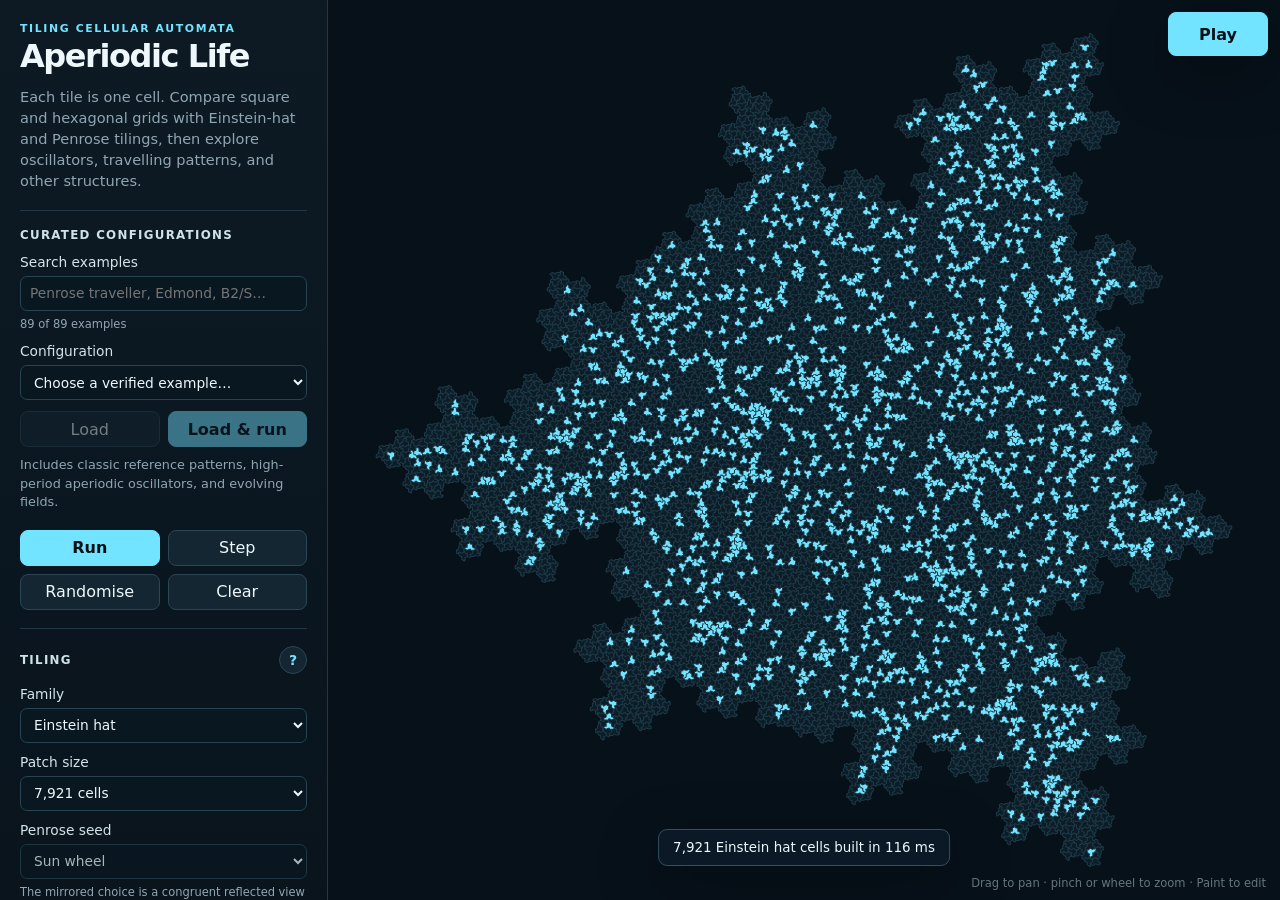
==== commit abe05bfd: "More launchers" ====
--- a/aperiodic-life-standalone.html
+++ b/aperiodic-life-standalone.html
@@ -379,6 +379,8 @@
             <option value="hatb">Hat glider B — Edmond table</option>
             <option value="hatc">Hat glider C — Edmond table</option>
             <option value="hatsimple">Hat glider — three-state table</option>
+            <option value="hatwake">Hat wake traveller</option>
+            <option value="hatrelay">Hat two-row relay — Spectre variant</option>
             <option value="custom">Custom</option>
           </select>
         </label>
@@ -545,9 +547,10 @@
 
       <section aria-labelledby="priorityTitle">
         <h3 id="priorityTitle">Hat gliders and priority tables</h3>
-        <p>The Hat presets implement James Edmond’s published A, B and C tables. Each ordered row tests the current state and minimum neighbour counts in specified states. The first matching row supplies the next state; no match gives state 0. Higher states are visible signals, not automatically ageing refractory cells. The number of states is fixed by the table.</p>
+        <p>The Hat A, B and C presets implement James Edmond’s published tables. Each ordered row tests the current state and minimum neighbour counts in specified states. The first matching row supplies the next state; no match gives state 0. Higher states are visible signals, not automatically ageing refractory cells. The number of states is fixed by the table.</p>
         <p>The derived three-state preset uses this shorter rule: a state-0 cell becomes 1 if it has fewer than two state-1 neighbours and at least one state-2 neighbour; a state-1 cell becomes 2 if it has a state-2 neighbour; everything else becomes 0. It reproduces the tested B flights after relabelling, but differs on some other configurations.</p>
-        <p>Choose a curated Hat glider or launcher to load its seed and neighbourhood. These are finite reproductions of published glider behaviour, not a new discovery of the first Hat glider or a proof of endless travel. Source tables, longer replays and search records accompany the project.</p>
+        <p>The Hat wake traveller comes from this project’s rule search. Its two-row simplification changes state 1 to 2 when a state-2 neighbour is present; a state-0 cell becomes 1 when it has at least four state-0 neighbours and a state-2 neighbour. Everything else becomes 0. This simplification reproduces the published Spectre relay’s checked mature flight after relabelling, although its launch can differ. The four-state wake rule has a different body, including a short-lived state 3.</p>
+        <p>Choose a curated Hat traveller or launcher to load its seed and neighbourhood. Each summary distinguishes published rules from separately searched ones. The evidence describes finite observations; neither a first-discovery claim nor a proof of endless travel is made. Source tables, longer replays and search records accompany the project.</p>
       </section>
 
       <section aria-labelledby="travellerEvidenceTitle">
@@ -2111,9 +2114,9 @@
     return `B${formatCountList(births)}/S${formatCountList(survivals)}`;
   }
 
-  // Published semi-totalistic rules: all neighbour states are visible. The
-  // mathematical tables are independently transcribed; source records and
-  // attribution are in research/fixtures/published-priority-rules.json.
+  // Named semi-totalistic rules: all neighbour states are visible. Published
+  // tables are independently transcribed in the source fixture; the separately
+  // searched Hat rules and their finite evidence are described in GLIDER_SEARCH.
   // Each row is [own state (null means any), [[state, minimum count], ...], next].
   function priorityDefinition(states, name, rows) {
     return Object.freeze({
@@ -2154,6 +2157,20 @@
       [0, [[1, 2]], 0],
       [0, [[2, 1]], 1],
       [1, [[2, 1]], 2],
+    ]),
+    // Reduced from a random-initialised rule-search lineage. All four rows
+    // affect its checked complete trajectory; perpetual travel is not proved.
+    'TABLE:HAT-WAKE': priorityDefinition(4, 'Hat wake traveller', [
+      [1, [[0, 3], [2, 1]], 2],
+      [0, [[0, 4], [2, 1]], 1],
+      [1, [[0, 4]], 3],
+      [0, [[1, 1], [2, 1]], 3],
+    ]),
+    // Removing the wake changes the anatomy. The selected mature flight is a
+    // state relabelling of the published Spectre relay; ignition can differ.
+    'TABLE:HAT-RELAY': priorityDefinition(3, 'Hat two-row relay — Spectre variant', [
+      [1, [[2, 1]], 2],
+      [0, [[0, 4], [2, 1]], 1],
     ]),
     'TABLE:SPECTRE': priorityDefinition(4, 'Edmond Spectre relay', [
       [0, [[0, 3], [1, 1]], 3],
@@ -2637,6 +2654,87 @@
   // Edit research/fixtures/catalogue-provenance.json, then run:
   // node tools/build_catalogue_credits.js
   const PROVENANCE = {
+    "hat-wake-traveller": {
+      "status": "package-found",
+      "credit": "Aperiodic Life search; published Hat glider framework credited to James Edmond",
+      "note": "Random-initialised evolutionary lineage, evaluation 358893, epoch 11. Four-row reduction preserves the recorded seven-row trajectory. The original six-cell launch supplies the larger-patch evidence; at generation 1000 it retains eight boundary rings. None of 341 tested nontrivial state projections reproduces its observed mature dynamics under the included reference tables. This is not a proof of a wholly new transport mechanism, historical priority or indefinite flight.",
+      "sources": [
+        {
+          "label": "James Edmond’s Hat and Spectre paper",
+          "url": "https://arxiv.org/abs/2609.22579"
+        },
+        {
+          "label": "Edmond’s Glider Compendium",
+          "url": "https://github.com/jamesedmond/monotile-ca/blob/main/GLIDERS.md"
+        }
+      ],
+      "evidence": [
+        "research/continued-search/hat-relay/campaigns.json",
+        "research/continued-search/hat-relay/final-rules.json",
+        "research/continued-search/verification/README.md"
+      ]
+    },
+    "hat-two-row-relay": {
+      "status": "adapted",
+      "credit": "Aperiodic Life variant of James Edmond’s Spectre relay",
+      "note": "The rule was reached by simplifying the independently evolved wake rule, but comparison identifies the mature generation 60–235 trajectory as Edmond’s published Spectre mechanism under [0,1,2] → [0,3,1]. The global guards and ignition differ. Credit for the reproduced travelling mechanism belongs to Edmond; this is not counted as another independent glider discovery.",
+      "sources": [
+        {
+          "label": "James Edmond’s Hat and Spectre paper",
+          "url": "https://arxiv.org/abs/2609.22579"
+        },
+        {
+          "label": "Edmond’s Glider Compendium",
+          "url": "https://github.com/jamesedmond/monotile-ca/blob/main/GLIDERS.md"
+        }
+      ],
+      "evidence": [
+        "research/continued-search/hat-relay/final-rules.json",
+        "research/continued-search/hat-relay/README.md",
+        "research/continued-search/verification/README.md"
+      ]
+    },
+    "hat-edmond-a-six-way-launcher": {
+      "status": "package-found",
+      "credit": "Aperiodic Life seed search under James Edmond’s published rule",
+      "note": "A connected six-cell seed found by this package launches six separated bodies under Edmond’s published Hat A table. Independent packet evolution reconstructs the complete state from generation 60 to 180. Every nontrivial seed bipartition diverges from the interacting launch; no smaller subset reaches the same checked outcome. The rule and glider mechanism are published; this is a newly catalogued finite launch configuration. Historical priority is unestablished.",
+      "sources": [
+        {
+          "label": "James Edmond’s Hat and Spectre paper",
+          "url": "https://arxiv.org/abs/2609.22579"
+        },
+        {
+          "label": "Edmond’s Glider Compendium",
+          "url": "https://github.com/jamesedmond/monotile-ca/blob/main/GLIDERS.md"
+        }
+      ],
+      "evidence": [
+        "research/continued-search/hat-emitters/README.md",
+        "research/continued-search/verification/README.md",
+        "research/continued-search/verification/hat-a-six-launcher-evidence.json"
+      ]
+    },
+    "hat-edmond-b-periodic-emitter": {
+      "status": "package-found",
+      "credit": "Aperiodic Life seed search under James Edmond’s published rule",
+      "note": "A three-cell seed found by this package ignites a recurring source under Edmond’s unchanged Hat B table. The whole state at generation 30 is a 56-cell source: after 40 steps it returns with a 23-cell packet containing four travellers. Independent cohort reconstruction is checked at every source generation through 180 with seven boundary rings. Two pairs follow the same trajectories 20 steps apart. This establishes finite recurring emission, not a least period of 40 or perpetual operation. Credit for the rule and travelling mechanism belongs to Edmond; historical priority for this emitting configuration is unestablished.",
+      "sources": [
+        {
+          "label": "James Edmond’s Hat and Spectre paper",
+          "url": "https://arxiv.org/abs/2609.22579"
+        },
+        {
+          "label": "Edmond’s Glider Compendium",
+          "url": "https://github.com/jamesedmond/monotile-ca/blob/main/GLIDERS.md"
+        }
+      ],
+      "evidence": [
+        "research/continued-search/hat-emitters/README.md",
+        "research/continued-search/verification/README.md",
+        "research/continued-search/verification/hat-emitter-independent.json",
+        "research/continued-search/verification/verify-hat-emitter.js"
+      ]
+    },
     "hat-edmond-b-glider": {
       "status": "published",
       "credit": "James Edmond — Hat B; seed placement found for Aperiodic Life",
@@ -2766,6 +2864,47 @@
         "research/exhaustive-search/hat-targeted/priority-launchers.js"
       ]
     },
+    "penrose-b2-c6-twelve-launcher": {
+      "status": "package-found",
+      "credit": "Aperiodic Life seed search in the existing B2/S traveller family",
+      "note": "Three live cells selected by the connected/phased-seed campaign launch twelve independent compact bodies from generation 90 to 130, with seven boundary rings. All twelve have translated full-state and polygon returns, while five have radius-three halo returns within that horizon. All six nonempty proper seed subsets differ at generation 130. This is a finite launcher using an established package propagation family, not a new glider mechanism or repeating gun. Larger locally matching placements need not preserve this outcome. Historical priority is unestablished.",
+      "sources": [],
+      "evidence": [
+        "research/continued-search/penrose/campaigns.json",
+        "research/continued-search/penrose/twelve-launcher-evidence.json",
+        "research/continued-search/penrose/verify-twelve.js"
+      ]
+    },
+    "hex-b245s02-c5-p6-puffer": {
+      "status": "package-found",
+      "credit": "Found and independently verified in this package’s bounded search; discovery priority has not been established.",
+      "note": "A moving head extracted from the three-cell mixed-state seed. Its complete period-6 recurrence and permanent separation from every deposit are certified. B5 is unused in flight; the three-cell launch uses B5 twice. This is a newly verified package example, not a claim of first discovery.",
+      "sources": [],
+      "evidence": [
+        "research/continued-search/hex/campaigns.json",
+        "research/continued-search/hex/selected-evidence.json"
+      ]
+    },
+    "hex-b245s02-c5-three-cell-twin-puffer-launcher": {
+      "status": "package-found",
+      "credit": "Found and independently verified in this package’s bounded search; discovery priority has not been established.",
+      "note": "Mixed-state exhaustive campaign, seed mixed-n3-c5-s10. Complete replay gives two opposite certified p6 puffers and four stationary live cells at generation 30. This is a finite launch, not a stationary gun. A related four-live-cell seed had remained unclassified in the earlier exhaustive campaign; priority outside this package is unestablished.",
+      "sources": [],
+      "evidence": [
+        "research/continued-search/hex/campaigns.json",
+        "research/continued-search/hex/selected-evidence.json"
+      ]
+    },
+    "hex-b2345s24-c4-p48-traveller": {
+      "status": "package-found",
+      "credit": "Found and independently verified in this package’s bounded search; discovery priority has not been established.",
+      "note": "Seven-cell exhaustive campaign, seed n7c4s245: seven live cells settle after 16 generations into this exact period-48 ship. The displayed recurrent phase was centred for viewing. Full D6/phase comparison finds no match in the preceding 33-entry hexagonal catalogue. Independent decomposition at every phase confirms one persistent body with short-lived sparks, rather than a convoy of independently recurring ships. No worldwide priority claim is made.",
+      "sources": [],
+      "evidence": [
+        "research/continued-search/hex/campaigns.json",
+        "research/continued-search/hex/selected-evidence.json"
+      ]
+    },
     "hex-b2s0-c3-three-cell-glider": {
       "status": "package-found",
       "credit": "Found by this package’s bounded exhaustive search; discovery priority has not been established.",
@@ -4063,6 +4202,542 @@
   }
 
   const entries = [
+  // BEGIN CONTINUED SEARCH ENTRIES
+    {
+      "id": "hat-wake-traveller",
+      "title": "Hat wake traveller",
+      "tiling": "hat",
+      "depth": 5,
+      "neighborhood": "touch",
+      "rule": "TABLE:HAT-WAKE",
+      "generations": 4,
+      "cellStates": [
+        [
+          7392,
+          2
+        ],
+        [
+          7396,
+          1
+        ],
+        [
+          7307,
+          3
+        ],
+        [
+          2948,
+          1
+        ],
+        [
+          2955,
+          1
+        ],
+        [
+          2952,
+          1
+        ]
+      ],
+      "expectedActivityThrough": 293,
+      "speed": 6,
+      "borderRings": 1,
+      "view": {
+        "mode": "contain",
+        "padding": 4
+      },
+      "category": "Einstein-hat gliders and launchers",
+      "summary": "An independently evolved four-state rule carries a compact wake traveller through 293 generations. Larger-patch evidence covers 1,000 interior generations with at most nine nonzero cells. Finite evidence; priority and indefinite propagation remain open."
+    },
+    {
+      "id": "hat-two-row-relay",
+      "title": "Hat two-row relay — Spectre variant",
+      "tiling": "hat",
+      "depth": 5,
+      "neighborhood": "touch",
+      "rule": "TABLE:HAT-RELAY",
+      "generations": 3,
+      "cellStates": [
+        [
+          7293,
+          2
+        ],
+        [
+          7295,
+          1
+        ]
+      ],
+      "expectedActivityThrough": 235,
+      "speed": 6,
+      "borderRings": 1,
+      "view": {
+        "mode": "contain",
+        "padding": 4
+      },
+      "category": "Einstein-hat gliders and launchers",
+      "summary": "A two-cell seed travels under a three-state rule with just two rows. The mature trajectory matches Edmond’s Spectre relay after relabelling; this is a credited adaptation. Verified through 235 finite generations; the complete support can split."
+    },
+    {
+      "id": "hat-edmond-a-six-way-launcher",
+      "category": "Einstein-hat gliders and launchers",
+      "title": "Hat A six-way launcher",
+      "summary": "A connected six-cell seed launches six independently verified Hat A gliders under Edmond’s published rule. Complete-state replay is checked through generation 180; this is a finite launcher.",
+      "tiling": "hat",
+      "depth": 5,
+      "neighborhood": "touch",
+      "rule": "TABLE:HAT-A",
+      "generations": 4,
+      "borderRings": 1,
+      "speed": 6,
+      "view": {
+        "mode": "contain",
+        "padding": 4
+      },
+      "cellStates": [
+        [
+          24180,
+          2
+        ],
+        [
+          24181,
+          1
+        ],
+        [
+          24717,
+          2
+        ],
+        [
+          24718,
+          1
+        ],
+        [
+          24722,
+          1
+        ],
+        [
+          24724,
+          2
+        ]
+      ],
+      "expectedActivityThrough": 180
+    },
+    {
+      "id": "hat-edmond-b-periodic-emitter",
+      "category": "Einstein-hat gliders and launchers",
+      "title": "Hat B recurring emitter — finite verification",
+      "summary": "Three cells ignite a recurring source under Edmond’s Hat B rule. A complete 40-generation emission identity and separated-packet replay are verified over finite intervals; perpetual emission is not proved.",
+      "tiling": "hat",
+      "depth": 5,
+      "neighborhood": "touch",
+      "rule": "TABLE:HAT-B",
+      "generations": 4,
+      "borderRings": 1,
+      "speed": 6,
+      "view": {
+        "mode": "contain",
+        "padding": 4
+      },
+      "cellStates": [
+        [
+          23821,
+          1
+        ],
+        [
+          23824,
+          3
+        ],
+        [
+          23836,
+          1
+        ]
+      ],
+      "expectedActivityThrough": 180
+    },
+    {
+      "id": "penrose-b2-c6-twelve-launcher",
+      "category": "Aperiodic travelling dynamics",
+      "title": "Penrose twelve-traveller launcher",
+      "summary": "Three live cells launch twelve compact six-state travellers. Their independent evolutions reconstruct the whole state from generation 90 through 130; 5 have a verified complete-state translated return with matching tile polygons and three surrounding neighbour rings during that interval. This finite traversal uses the established B2/S traveller family.",
+      "tiling": "penrose",
+      "depth": 10,
+      "penroseSeed": "sun",
+      "neighborhood": "touch",
+      "rule": "B2/S",
+      "generations": 6,
+      "borderRings": 0,
+      "speed": 6,
+      "view": {
+        "mode": "trajectory",
+        "bounds": [
+          -98.0040922164917,
+          -98.19349271059036,
+          75.3704924583435,
+          92.6484106183052
+        ],
+        "steps": 130,
+        "padding": 4
+      },
+      "cellStates": [
+        [
+          46186,
+          1
+        ],
+        [
+          51676,
+          1
+        ],
+        [
+          51680,
+          1
+        ]
+      ],
+      "expectedActivityThrough": 130
+    },
+    {
+      "tiling": "hex",
+      "neighborhood": "edge",
+      "borderRings": 1,
+      "speed": 4,
+      "id": "hex-b245s02-c5-p6-puffer",
+      "category": "Hexagonal guns, puffers and replication",
+      "title": "Hexagonal p6 single-cell-trail puffer",
+      "summary": "A five-state puffer shifts by axial (−2,4) every six generations, depositing one stationary live cell each cycle. Exact separation certificates prove continued propagation on the infinite hexagonal lattice.",
+      "depth": 128,
+      "rule": "B245/S02",
+      "generations": 5,
+      "coordinateStates": [
+        [
+          -3,
+          5,
+          1
+        ],
+        [
+          -2,
+          3,
+          4
+        ],
+        [
+          -2,
+          4,
+          2
+        ],
+        [
+          -2,
+          5,
+          1
+        ],
+        [
+          -1,
+          0,
+          1
+        ],
+        [
+          -1,
+          1,
+          1
+        ],
+        [
+          -1,
+          3,
+          1
+        ],
+        [
+          -1,
+          4,
+          2
+        ],
+        [
+          -1,
+          5,
+          1
+        ],
+        [
+          0,
+          -1,
+          2
+        ],
+        [
+          0,
+          0,
+          2
+        ],
+        [
+          0,
+          1,
+          1
+        ],
+        [
+          0,
+          3,
+          4
+        ],
+        [
+          1,
+          -4,
+          2
+        ],
+        [
+          1,
+          -3,
+          3
+        ],
+        [
+          1,
+          -2,
+          4
+        ],
+        [
+          1,
+          -1,
+          4
+        ],
+        [
+          1,
+          0,
+          2
+        ],
+        [
+          1,
+          1,
+          1
+        ],
+        [
+          2,
+          -4,
+          2
+        ],
+        [
+          2,
+          -3,
+          4
+        ],
+        [
+          2,
+          -2,
+          4
+        ],
+        [
+          2,
+          -1,
+          2
+        ],
+        [
+          2,
+          0,
+          1
+        ],
+        [
+          3,
+          -5,
+          1
+        ],
+        [
+          3,
+          -4,
+          2
+        ],
+        [
+          3,
+          -3,
+          3
+        ],
+        [
+          4,
+          -4,
+          2
+        ]
+      ],
+      "expectedActivityThrough": 120,
+      "view": {
+        "mode": "trajectory",
+        "bounds": [
+          -3.464101552963257,
+          -8.5,
+          5.196152210235596,
+          68.5
+        ],
+        "steps": 60,
+        "padding": 3
+      }
+    },
+    {
+      "tiling": "hex",
+      "neighborhood": "edge",
+      "borderRings": 1,
+      "speed": 4,
+      "id": "hex-b245s02-c5-three-cell-twin-puffer-launcher",
+      "category": "Hexagonal guns, puffers and replication",
+      "title": "Hexagonal three-cell twin-puffer launcher",
+      "summary": "Two live cells and one refractory cell launch two opposite puffers. By generation 30 they have separated from four stationary cells; each puffer then deposits one live cell every six generations.",
+      "depth": 128,
+      "rule": "B245/S02",
+      "generations": 5,
+      "coordinateStates": [
+        [
+          0,
+          1,
+          2
+        ],
+        [
+          1,
+          0,
+          1
+        ],
+        [
+          2,
+          0,
+          1
+        ]
+      ],
+      "expectedActivityThrough": 120,
+      "view": {
+        "mode": "trajectory",
+        "bounds": [
+          -8.66025447845459,
+          -56.5,
+          13.856406211853027,
+          56.5
+        ],
+        "steps": 60,
+        "padding": 3
+      }
+    },
+    {
+      "tiling": "hex",
+      "neighborhood": "edge",
+      "borderRings": 1,
+      "speed": 4,
+      "id": "hex-b2345s24-c4-p48-traveller",
+      "category": "Hexagonal travellers",
+      "title": "Hexagonal p48 long-cycle spaceship",
+      "summary": "A four-state spaceship follows a 48-generation cycle, moving by axial (−32,16). It can also be launched from seven live cells, as recorded in the accompanying evidence.",
+      "depth": 192,
+      "rule": "B2345/S24",
+      "generations": 4,
+      "coordinateStates": [
+        [
+          -4,
+          4,
+          1
+        ],
+        [
+          -3,
+          3,
+          1
+        ],
+        [
+          -3,
+          4,
+          1
+        ],
+        [
+          -2,
+          2,
+          3
+        ],
+        [
+          -2,
+          3,
+          1
+        ],
+        [
+          -2,
+          4,
+          3
+        ],
+        [
+          0,
+          1,
+          1
+        ],
+        [
+          0,
+          2,
+          2
+        ],
+        [
+          0,
+          3,
+          1
+        ],
+        [
+          0,
+          4,
+          1
+        ],
+        [
+          1,
+          0,
+          1
+        ],
+        [
+          1,
+          1,
+          1
+        ],
+        [
+          1,
+          2,
+          3
+        ],
+        [
+          1,
+          3,
+          1
+        ],
+        [
+          2,
+          -3,
+          2
+        ],
+        [
+          2,
+          -2,
+          3
+        ],
+        [
+          2,
+          2,
+          2
+        ],
+        [
+          2,
+          3,
+          3
+        ],
+        [
+          3,
+          -4,
+          3
+        ],
+        [
+          3,
+          -1,
+          3
+        ],
+        [
+          4,
+          -2,
+          3
+        ]
+      ],
+      "expectedPeriod": 48,
+      "moving": true,
+      "translation": [
+        -32,
+        16
+      ],
+      "view": {
+        "mode": "trajectory",
+        "bounds": [
+          -56.29165267944336,
+          -7,
+          9.52627944946289,
+          38.5
+        ],
+        "steps": 60,
+        "padding": 3
+      }
+    },
+  // END CONTINUED SEARCH ENTRIES
     {
       "id": "hex-b2s0-c3-three-cell-glider",
       "category": "Hexagonal travellers",
@@ -6589,6 +7264,8 @@
     hatb: { rule: 'TABLE:HAT-B', generations: 4 },
     hatc: { rule: 'TABLE:HAT-C', generations: 4 },
     hatsimple: { rule: 'TABLE:HAT-SIMPLE', generations: 3 },
+    hatwake: { rule: 'TABLE:HAT-WAKE', generations: 4 },
+    hatrelay: { rule: 'TABLE:HAT-RELAY', generations: 3 },
   };
 
   function resolvePresetRule(preset, maxDegree) {
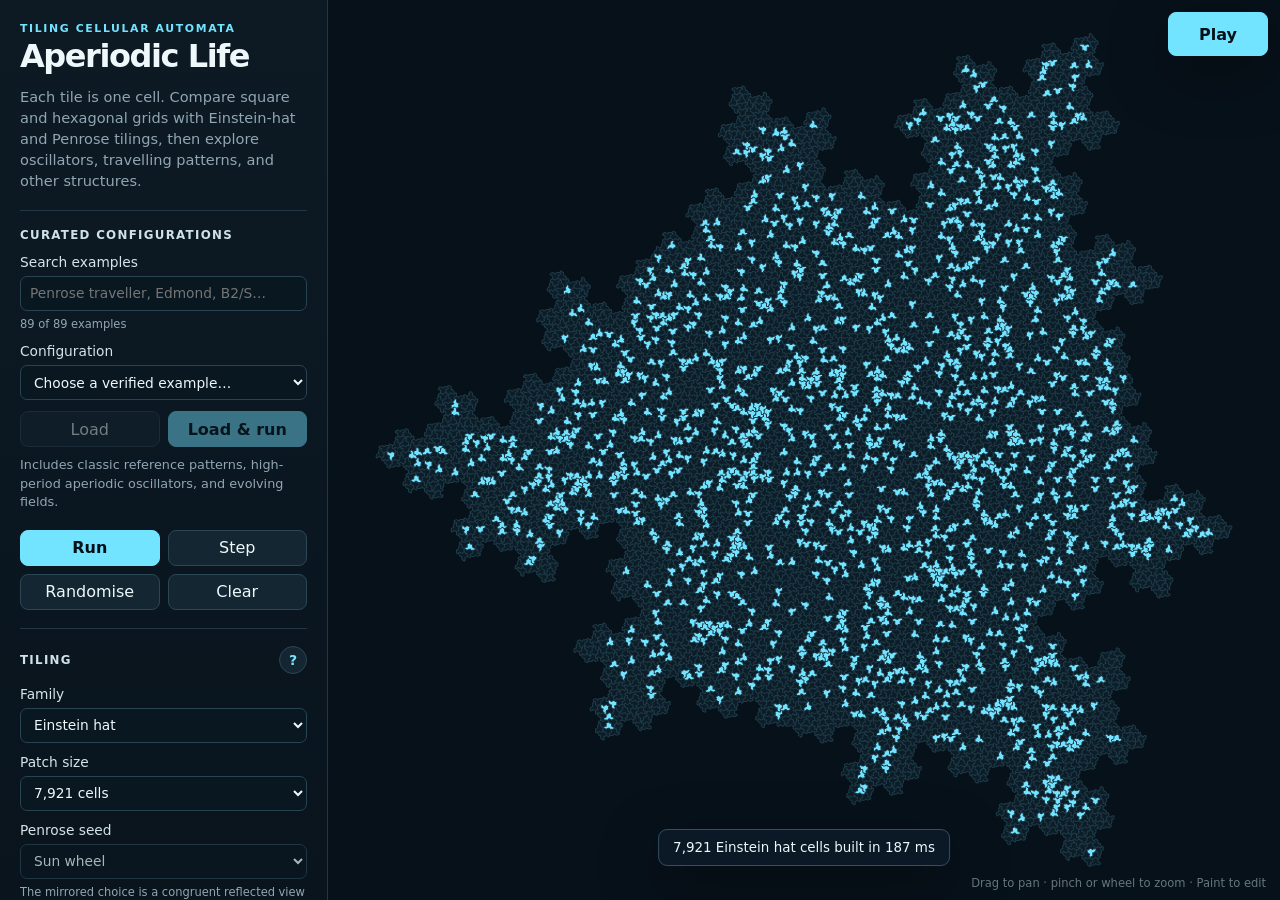
==== commit 3e6651b1: "Added catalogue" ====
--- a/aperiodic-life-standalone.html
+++ b/aperiodic-life-standalone.html
@@ -129,6 +129,7 @@
 
 .button-grid { display: grid; grid-template-columns: 1fr 1fr; gap: 8px; }
 .wide-button { width: 100%; margin-bottom: 9px; }
+.about-button { width: 100%; min-height: 44px; margin-top: 8px; }
 .discovery-actions { margin-bottom: 9px; }
 .discovery-note { margin: 0; color: var(--muted); font-size: 0.8rem; line-height: 1.45; }
 .discovery-provenance { margin: 8px 0 0; color: var(--muted); font-size: 0.76rem; line-height: 1.45; overflow-wrap: anywhere; }
@@ -238,6 +239,21 @@
 dialog p { color: #b9ccd4; line-height: 1.55; }
 dialog code { color: var(--accent); }
 .dialog-close { position: absolute; right: 14px; top: 14px; width: 36px; min-height: 36px; padding: 0; font-size: 1.4rem; }
+.about-dialog { width: min(680px, calc(100% - 32px)); max-height: calc(100% - 32px); max-height: calc(100dvh - 32px); }
+.about-dialog form { max-height: inherit; overflow-y: auto; overscroll-behavior: contain; }
+.about-dialog h2 { padding-right: 40px; }
+.about-dialog button { min-height: 44px; }
+.about-dialog .dialog-close { width: 44px; min-height: 44px; }
+.about-dialog a { color: var(--accent); text-underline-offset: 3px; }
+.about-dialog a:focus-visible { outline: 2px solid var(--accent); outline-offset: 4px; }
+.about-dialog .release-details { margin-top: -6px; color: var(--muted); font-size: 0.9rem; }
+.about-catalogue { margin: 20px 0; padding: 18px; border: 1px solid #315061; border-radius: 9px; background: #10232f; }
+.about-catalogue h3 { margin: 0 0 8px; font-size: 1.05rem; }
+.about-catalogue p { margin: 0 0 12px; }
+.about-catalogue p:last-child { margin-bottom: 0; }
+.catalogue-links a { display: inline-block; padding: 7px 0; }
+.catalogue-pdf-link { font-weight: 800; }
+.about-catalogue .catalogue-offline-note { font-size: 0.85rem; }
 .rules-dialog { width: min(680px, calc(100% - 32px)); max-height: min(820px, calc(100% - 32px)); }
 .rules-dialog form { max-height: inherit; overflow-y: auto; overscroll-behavior: contain; }
 .rules-dialog section { padding: 15px 0 4px; border-top: 1px solid var(--line); }
@@ -458,7 +474,6 @@
           <button id="fitButton" title="Fit patch to view (F)" aria-keyshortcuts="F">Fit view</button>
           <button id="saveButton">Save PNG</button>
           <button id="copyButton" title="Copy settings only; use Save state to preserve the cells">Copy settings</button>
-          <button id="aboutButton">About</button>
         </div>
       </section>
 
@@ -479,6 +494,7 @@
       </section>
 
       <p class="footer-note">Space: run · N: step · R: reseed · F: fit · Shift-drag or right-drag: pan</p>
+      <button class="about-button" id="aboutButton" type="button" aria-haspopup="dialog" aria-controls="aboutDialog">About</button>
     </aside>
 
     <main class="stage" id="stage">
@@ -497,16 +513,26 @@
     </main>
   </div>
 
-  <dialog id="aboutDialog">
+  <dialog class="about-dialog" id="aboutDialog" aria-labelledby="aboutDialogTitle" aria-describedby="aboutCredit">
     <form method="dialog">
-      <button class="dialog-close" aria-label="Close">×</button>
-      <h2>Aperiodic Life</h2>
+      <button class="dialog-close" id="aboutCloseButton" aria-label="Close About" autofocus>×</button>
+      <h2 id="aboutDialogTitle">About Aperiodic Life</h2>
+      <p id="aboutCredit">Aperiodic life package, vibe-coded by Murdoch J. Gabbay</p>
+      <p class="release-details">Version <strong id="aboutVersion">3.7.4</strong> · Released <time datetime="2026-10-14">14 October 2026</time></p>
+      <div class="about-catalogue" aria-labelledby="aboutCatalogueTitle">
+        <h3 id="aboutCatalogueTitle">Complete pattern catalogue</h3>
+        <p>All <span id="catalogueCount"></span> curated configurations, with precise rules, diagrams, verification, originality assessments and sources.</p>
+        <p class="catalogue-links"><a class="catalogue-pdf-link" id="cataloguePdfLink" href="docs/catalogue/aperiodic-life-catalogue.pdf" target="_blank" rel="noopener">Open the full catalogue (PDF)</a><br><a id="catalogueSourceLink" href="docs/catalogue/catalogue.md" target="_blank" rel="noopener">Read the editable catalogue source (Markdown)</a></p>
+        <p class="catalogue-offline-note">The PDF and source are included in the full package. If you copied the standalone HTML elsewhere, keep its <code>docs/catalogue</code> folder alongside it, or <a href="https://bellissimogiorno.github.io/aperiodic-life/docs/catalogue/aperiodic-life-catalogue.pdf" target="_blank" rel="noopener">read the online catalogue</a>.</p>
+      </div>
       <p>The app supports traditional square and hexagonal boards, the Einstein “hat” monotile, and Penrose P3 rhombs. Every tile is one automaton cell.</p>
       <p><strong>On a phone or tablet:</strong> drag one finger to pan, pinch two fingers to zoom, or move both fingers together to pan. Pinching works with either tool selected. In <strong>Paint / erase cells</strong>, tap or drag one finger to edit; after a pinch, lift all fingers before starting a new paint stroke.</p>
       <p>The Einstein patch is generated from the H/T/P/F substitution system. The Penrose patch is generated by exact Robinson-triangle deflation and paired into thin and thick golden rhombs. Hat contacts use exact triangular-lattice coordinates; Penrose vertices use exact integer coefficients in <code>Z[φ]</code>. Adjacency is therefore not inferred from visual tolerances.</p>
-      <p><strong>Shared edge</strong> gives the von Neumann graph on squares and the ordinary six-neighbour graph on hexagons. <strong>Edge or corner</strong> gives the Moore graph on squares; it coincides with shared-edge adjacency for regular hexagons. On the aperiodic tilings it also counts point contacts. Missing cells outside the finite patch are dead; border rings can be locked dead to keep experiments away from the boundary.</p>
+      <p><strong>Shared edge</strong> gives the von Neumann graph on squares and the ordinary six-neighbour graph on hexagons. <strong>Edge or corner</strong> gives the Moore graph on squares; it coincides with shared-edge adjacency for regular hexagons. On the aperiodic tilings it also counts point contacts. Cells beyond the finite patch are absent and contribute to no neighbour count. Border rings can be locked in state 0 to keep experiments away from the boundary.</p>
       <p>Birth/survival rules use <code>B…/S…</code> notation. For example, <code>B3/S23</code> births a dead cell with three live neighbours and preserves a live cell with two or three. Counts can be comma-separated; use brackets for multi-digit counts, such as <code>B[10]/S[9,10]</code>. Named priority tables such as <code>TABLE:HAT-B</code> also count higher states and support the Hat gliders published by James Edmond in September 2026.</p>
-      <p>The Curated configurations section at the top of the controls contains <span id="catalogueCount"></span> verified configurations: classic square references, hexagonal oscillators and travel, localised aperiodic oscillators, compact Penrose travelling dynamics, long transients, and collective fields. Search by tiling, rule, or pattern name. Use <strong>Load</strong> to inspect a paused initial state or <strong>Load &amp; run</strong> to start it immediately. The <strong>Play/Pause</strong> button at the top right of the canvas stays available on phones, including while the controls are open. <strong>Save state</strong> preserves an exact experimental phase, including refractory cells, for later inspection or sharing. Geometry attribution, search methodology, and licence details are included with the source project and in the standalone file’s source header.</p>
+      <p>Search <strong>Curated configurations</strong> at the top of the controls by tiling, rule, pattern name or credited author. Use <strong>Load</strong> to inspect a paused initial state or <strong>Load &amp; run</strong> to start it immediately. The <strong>Play/Pause</strong> button at the top right of the canvas stays available on phones, including while the controls are open. <strong>Save state</strong> preserves an exact experimental phase, including refractory cells, for later inspection or sharing.</p>
+      <p>Published patterns and adaptations are credited individually in the catalogue and app. Patterns found by this package are identified separately; an unsuccessful search for precedents does not establish historical priority. Hat A/B/C rules and gliders are credited to James Edmond’s <a href="https://offlattice.org/monotile/" target="_blank" rel="noopener">interactive project</a> and <a href="https://arxiv.org/abs/2609.22579" target="_blank" rel="noopener">2026 paper</a>.</p>
+      <p>Project code is MIT-licensed; Hat geometry adapted from Craig S. Kaplan retains its BSD 3-Clause licence. The full licence notices are included in the source package and the standalone file’s source header. This software is provided as is, without warranty, including fitness for a particular purpose; the authors accept no liability to the extent permitted by law.</p>
       <button class="primary">Close</button>
     </form>
   </dialog>
@@ -8008,6 +8034,7 @@
       e.saveButton.addEventListener('click', () => this.savePNG());
       e.copyButton.addEventListener('click', () => this.copyConfig());
       e.aboutButton.addEventListener('click', () => e.aboutDialog.showModal());
+      e.aboutDialog.addEventListener('close', () => e.aboutButton.focus({ preventScroll: true }));
       e.neighborhoodInfoButton.addEventListener('click', () => e.rulesDialog.showModal());
       e.ruleInfoButton.addEventListener('click', () => e.rulesDialog.showModal());
       e.openControls.addEventListener('click', () => {
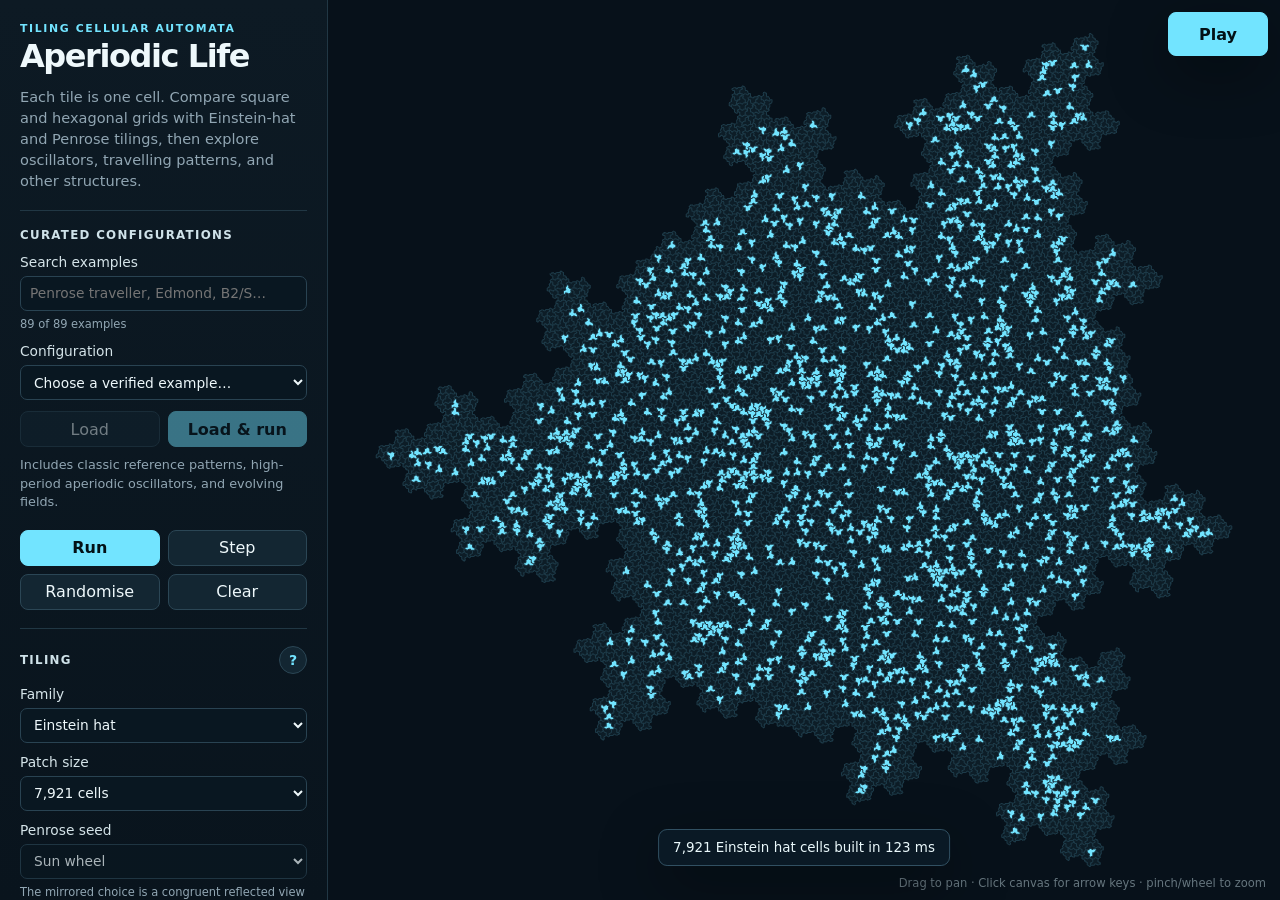
==== commit be99cc3a: "Fixed randomisation snafu" ====
--- a/aperiodic-life-standalone.html
+++ b/aperiodic-life-standalone.html
@@ -167,6 +167,8 @@
 
 .stage { position: relative; min-width: 0; min-height: 0; overflow: hidden; background: var(--bg); }
 #lifeCanvas { display: block; width: 100%; height: 100%; touch-action: none; cursor: crosshair; }
+#lifeCanvas:focus-visible { outline: 2px solid var(--accent); outline-offset: -3px; }
+.sr-only { position: absolute; width: 1px; height: 1px; padding: 0; margin: -1px; overflow: hidden; clip-path: inset(50%); white-space: nowrap; border: 0; }
 #lifeCanvas.pan-tool { cursor: grab; }
 #lifeCanvas.dragging { cursor: grabbing; }
 .busy {
@@ -326,7 +328,7 @@
       <div class="button-grid primary-actions">
         <button class="primary" id="runButton" title="Run simulation (Space)" aria-label="Run simulation" aria-keyshortcuts="Space" disabled>Run</button>
         <button id="stepButton" title="Advance one generation (N)" aria-keyshortcuts="N">Step</button>
-        <button id="randomizeButton" title="Randomise from the seed (R)" aria-keyshortcuts="R">Randomise</button>
+        <button id="randomizeButton" title="Randomise with a fresh seed (R)" aria-keyshortcuts="R">Randomise</button>
         <button id="clearButton" title="Clear all cells (C)" aria-keyshortcuts="C">Clear</button>
       </div>
 
@@ -435,9 +437,10 @@
         <div class="field">
           <span>Random seed</span>
           <div class="inline-control">
-            <input id="seedInput" type="text" value="aperiodic" spellcheck="false">
-            <button class="compact" id="newSeedButton" title="Create a new seed">New</button>
+            <input id="seedInput" type="text" value="aperiodic" spellcheck="false" aria-label="Random seed" aria-describedby="seedHelp">
+            <button class="compact" id="applySeedButton" title="Recreate the pattern from this seed and the current settings">Apply seed</button>
           </div>
+          <small id="seedHelp">Randomise chooses a fresh seed. Apply seed (or Enter) repeats this seed with the current settings.</small>
         </div>
         <label class="field range-field">
           <span>Speed <output id="speedOutput">24 steps/s</output></span>
@@ -493,7 +496,7 @@
         </dl>
       </section>
 
-      <p class="footer-note">Space: run · N: step · R: reseed · F: fit · Shift-drag or right-drag: pan</p>
+      <p class="footer-note">Space: run · N: step · R: randomise · F: fit · Shift-drag or right-drag: pan</p>
       <button class="about-button" id="aboutButton" type="button" aria-haspopup="dialog" aria-controls="aboutDialog">About</button>
     </aside>
 
@@ -502,14 +505,15 @@
         <button class="menu-button mobile-only" id="openControls" aria-label="Open controls" aria-controls="controls" aria-expanded="false">Controls</button>
         <button class="primary viewport-run" id="viewportRunButton" type="button" title="Play simulation (Space)" aria-label="Play simulation" aria-keyshortcuts="Space" disabled>Play</button>
       </div>
-      <canvas id="lifeCanvas" aria-label="Cellular automaton on a periodic or aperiodic tiling"></canvas>
+      <canvas id="lifeCanvas" tabindex="0" aria-label="Cellular automaton on a periodic or aperiodic tiling" aria-describedby="canvasKeyboardHelp" aria-keyshortcuts="ArrowLeft ArrowRight ArrowUp ArrowDown" title="Click or Tab to focus; arrow keys pan the view, Shift plus arrows pans faster"></canvas>
+      <p id="canvasKeyboardHelp" hidden>When the canvas has focus, arrow keys move the view in that direction. Hold Shift to pan faster.</p>
       <div class="busy" id="busy" role="status" aria-live="polite" hidden>
         <div class="spinner" aria-hidden="true"></div>
         <strong id="busyTitle">Building tiling</strong>
         <span id="busyDetail">Generating geometry and adjacency…</span>
       </div>
       <div class="toast" id="toast" role="status" aria-live="polite" hidden></div>
-      <div class="canvas-hint">Drag to pan · pinch or wheel to zoom · Paint to edit</div>
+      <div class="canvas-hint">Drag to pan · Click canvas for arrow keys · pinch/wheel to zoom</div>
     </main>
   </div>
 
@@ -518,7 +522,7 @@
       <button class="dialog-close" id="aboutCloseButton" aria-label="Close About" autofocus>×</button>
       <h2 id="aboutDialogTitle">About Aperiodic Life</h2>
       <p id="aboutCredit">Aperiodic life package, vibe-coded by Murdoch J. Gabbay</p>
-      <p class="release-details">Version <strong id="aboutVersion">3.7.4</strong> · Released <time datetime="2026-10-14">14 October 2026</time></p>
+      <p class="release-details">Version <strong id="aboutVersion">3.7.5</strong> · Released <time datetime="2026-10-15">15 October 2026</time></p>
       <div class="about-catalogue" aria-labelledby="aboutCatalogueTitle">
         <h3 id="aboutCatalogueTitle">Complete pattern catalogue</h3>
         <p>All <span id="catalogueCount"></span> curated configurations, with precise rules, diagrams, verification, originality assessments and sources.</p>
@@ -7904,6 +7908,7 @@
       this.lastPaintedCell = -1;
       this.paintValue = null;
       this.toastTimer = 0;
+      this.randomSeedCounter = 0;
       this.rebuildRequestId = 0;
       this.resumeAfterRebuild = false;
       this.maxCycleHistory = 192;
@@ -7938,7 +7943,7 @@
         'discoverySelect', 'discoverySearch', 'discoveryCount', 'catalogueCount',
         'loadDiscoveryButton', 'loadRunDiscoveryButton', 'discoveryDescription', 'discoveryProvenance',
         'saveSnapshotButton', 'loadSnapshotButton', 'snapshotFileInput', 'snapshotStatus',
-        'densityInput', 'densityOutput', 'seedInput', 'newSeedButton', 'speedInput',
+        'densityInput', 'densityOutput', 'seedInput', 'applySeedButton', 'speedInput',
         'speedOutput', 'toolSelect', 'gridCheckbox', 'typeCheckbox', 'paletteSelect',
         'fitButton', 'saveButton', 'copyButton', 'aboutButton', 'aboutDialog',
         'tilingStat', 'generationStat', 'aliveStat', 'cellsStat', 'degreeStat',
@@ -8022,7 +8027,13 @@
       });
       e.speedInput.addEventListener('input', () => this.updateRangeLabels());
       e.seedInput.addEventListener('change', () => this.clearActiveDiscovery(false));
-      e.newSeedButton.addEventListener('click', () => this.newSeed());
+      e.seedInput.addEventListener('keydown', (event) => {
+        if (event.key === 'Enter') {
+          event.preventDefault();
+          this.applySeed();
+        }
+      });
+      e.applySeedButton.addEventListener('click', () => this.applySeed());
       e.toolSelect.addEventListener('change', () => this.updateToolCursor());
       e.gridCheckbox.addEventListener('change', () => { this.dirty = true; });
       e.typeCheckbox.addEventListener('change', () => { this.dirty = true; });
@@ -8117,6 +8128,7 @@
       for (const button of [
         this.elements.stepButton,
         this.elements.randomizeButton,
+        this.elements.applySeedButton,
         this.elements.clearButton,
       ]) button.disabled = active;
       for (const button of [this.elements.runButton, this.elements.viewportRunButton]) {
@@ -8444,6 +8456,12 @@
 
     randomize(showMessage = true) {
       if (!this.simulation || this.busyState) return;
+      this.newSeed();
+      this.applySeed(showMessage);
+    }
+
+    applySeed(showMessage = true) {
+      if (!this.simulation || this.busyState) return;
       this.clearActiveDiscovery(false);
       this.simulation.randomize(Number(this.elements.densityInput.value), this.elements.seedInput.value);
       this.renderer.updateState(this.simulation.state);
@@ -8465,13 +8483,15 @@
 
     newSeed() {
       const words = new Uint32Array(2);
-      if (window.crypto && crypto.getRandomValues) crypto.getRandomValues(words);
+      if (window.crypto && window.crypto.getRandomValues) window.crypto.getRandomValues(words);
       else {
-        words[0] = Math.floor(Math.random() * 0xffffffff);
+        words[0] = Math.floor(Math.random() * 0x100000000);
         words[1] = Date.now() >>> 0;
       }
-      this.elements.seedInput.value = `${words[0].toString(36)}-${words[1].toString(36)}`;
-      this.clearActiveDiscovery(false);
+      // Keep rapid clicks distinct even if a fallback clock/random source
+      // repeats. The complete displayed seed remains reproducible by the core.
+      this.randomSeedCounter = (this.randomSeedCounter || 0) + 1;
+      this.elements.seedInput.value = `${words[0].toString(36)}-${words[1].toString(36)}-${this.randomSeedCounter.toString(36)}`;
     }
 
     updateRangeLabels() {
@@ -8518,6 +8538,9 @@
       } else if (this.activePointerId !== null) {
         return;
       }
+      // Pointer gestures prevent their default action below, so explicitly
+      // focus the viewport for its keyboard controls without moving the page.
+      this.canvas.focus({ preventScroll: true });
       try {
         this.canvas.setPointerCapture(event.pointerId);
       } catch (_) {
@@ -8703,7 +8726,7 @@
     }
 
     keyDown(event) {
-      if (event.defaultPrevented || event.ctrlKey || event.metaKey || event.altKey) return;
+      if (event.defaultPrevented || event.isComposing || event.ctrlKey || event.metaKey || event.altKey) return;
       // Leave all keys, including Escape, to the browser while a native modal
       // is open. On mobile the controls drawer can still be open behind the
       // dialog; closing it here would make one Escape press dismiss two layers.
@@ -8717,6 +8740,23 @@
         target instanceof HTMLElement &&
         (target.isContentEditable || /^(INPUT|SELECT|TEXTAREA|BUTTON)$/.test(target.tagName))
       ) return;
+      const arrow = {
+        ArrowLeft: [1, 0], ArrowRight: [-1, 0],
+        ArrowUp: [0, 1], ArrowDown: [0, -1],
+      }[event.key];
+      if (arrow) {
+        if (target !== this.canvas || document.activeElement !== this.canvas) return;
+        event.preventDefault();
+        if (!this.patch || !this.simulation || this.busyState) return;
+        // Arrows move the viewed area like scrolling: Right reveals cells to
+        // the right, so the rendered board moves left. Distances are CSS pixels.
+        const distance = event.shiftKey ? 120 : 40;
+        this.automaticDiscoveryView = false;
+        this.discoveryViewManaged = false;
+        this.renderer.panPixels(arrow[0] * distance, arrow[1] * distance);
+        this.dirty = true;
+        return;
+      }
       const key = event.key.toLowerCase();
       if (key === ' ') {
         event.preventDefault();
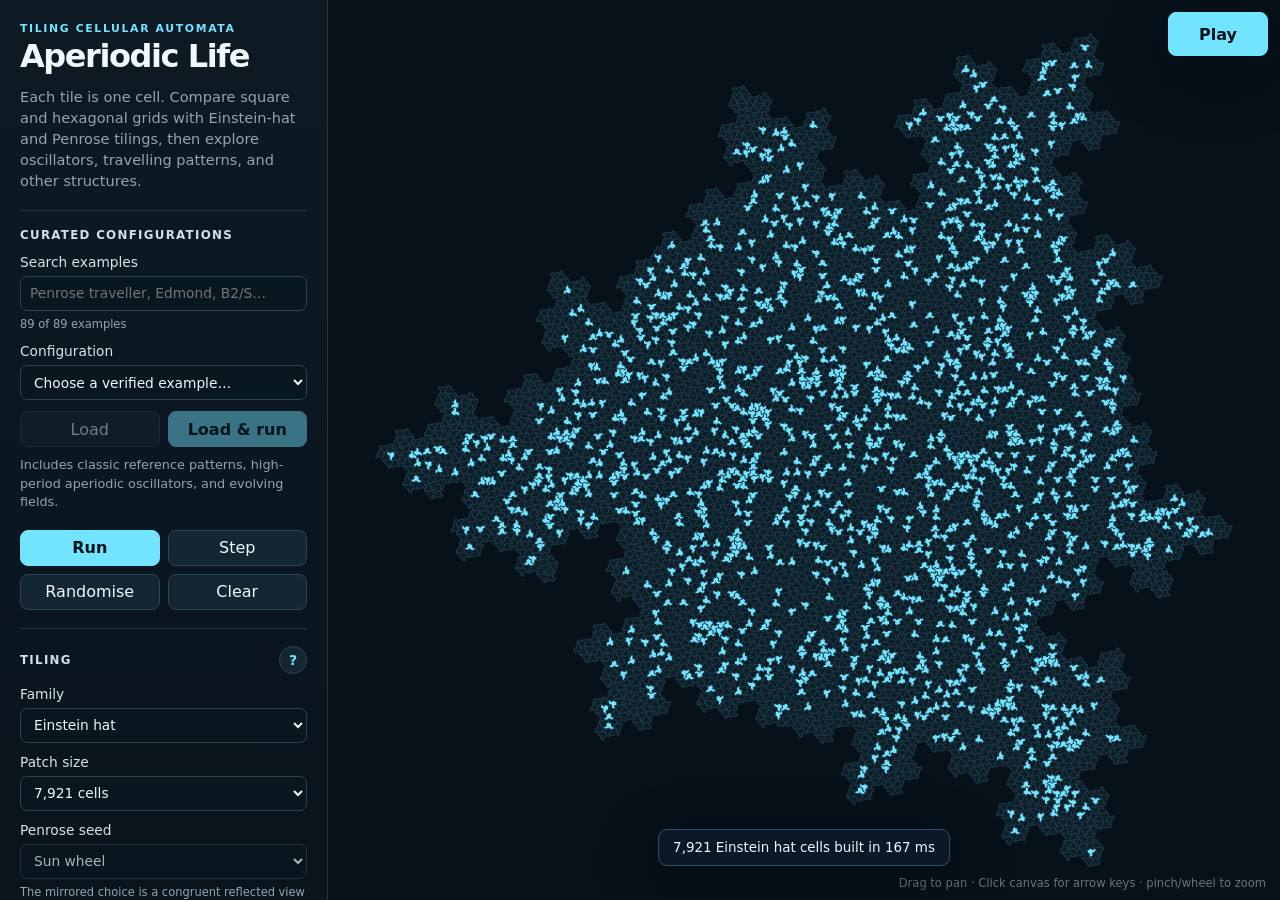
==== commit f6913bb7: "Fixed stale file version bug" ====
--- a/aperiodic-life-standalone.html
+++ b/aperiodic-life-standalone.html
@@ -522,7 +522,7 @@
       <button class="dialog-close" id="aboutCloseButton" aria-label="Close About" autofocus>×</button>
       <h2 id="aboutDialogTitle">About Aperiodic Life</h2>
       <p id="aboutCredit">Aperiodic life package, vibe-coded by Murdoch J. Gabbay</p>
-      <p class="release-details">Version <strong id="aboutVersion">3.7.5</strong> · Released <time datetime="2026-10-15">15 October 2026</time></p>
+      <p class="release-details">Version <strong id="aboutVersion">3.7.6</strong> · Released <time datetime="2026-10-15">15 October 2026</time></p>
       <div class="about-catalogue" aria-labelledby="aboutCatalogueTitle">
         <h3 id="aboutCatalogueTitle">Complete pattern catalogue</h3>
         <p>All <span id="catalogueCount"></span> curated configurations, with precise rules, diagrams, verification, originality assessments and sources.</p>
